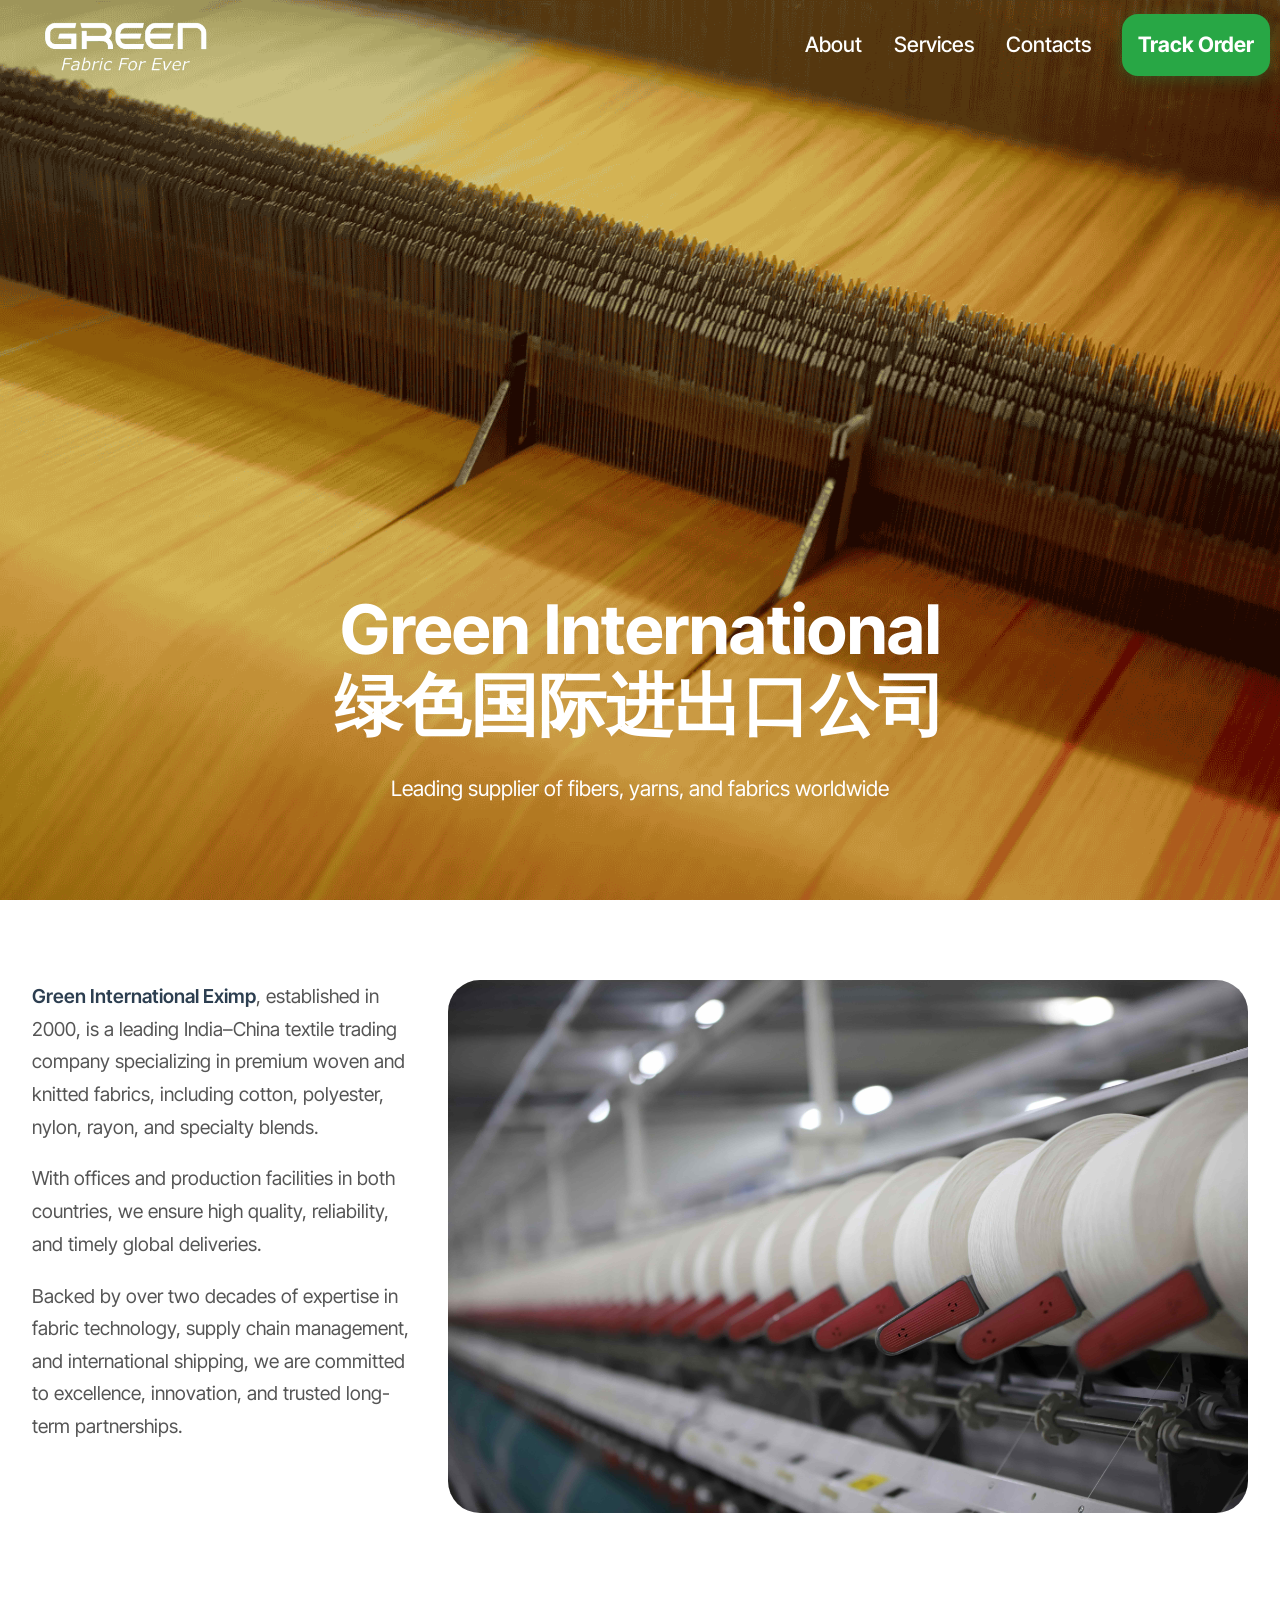
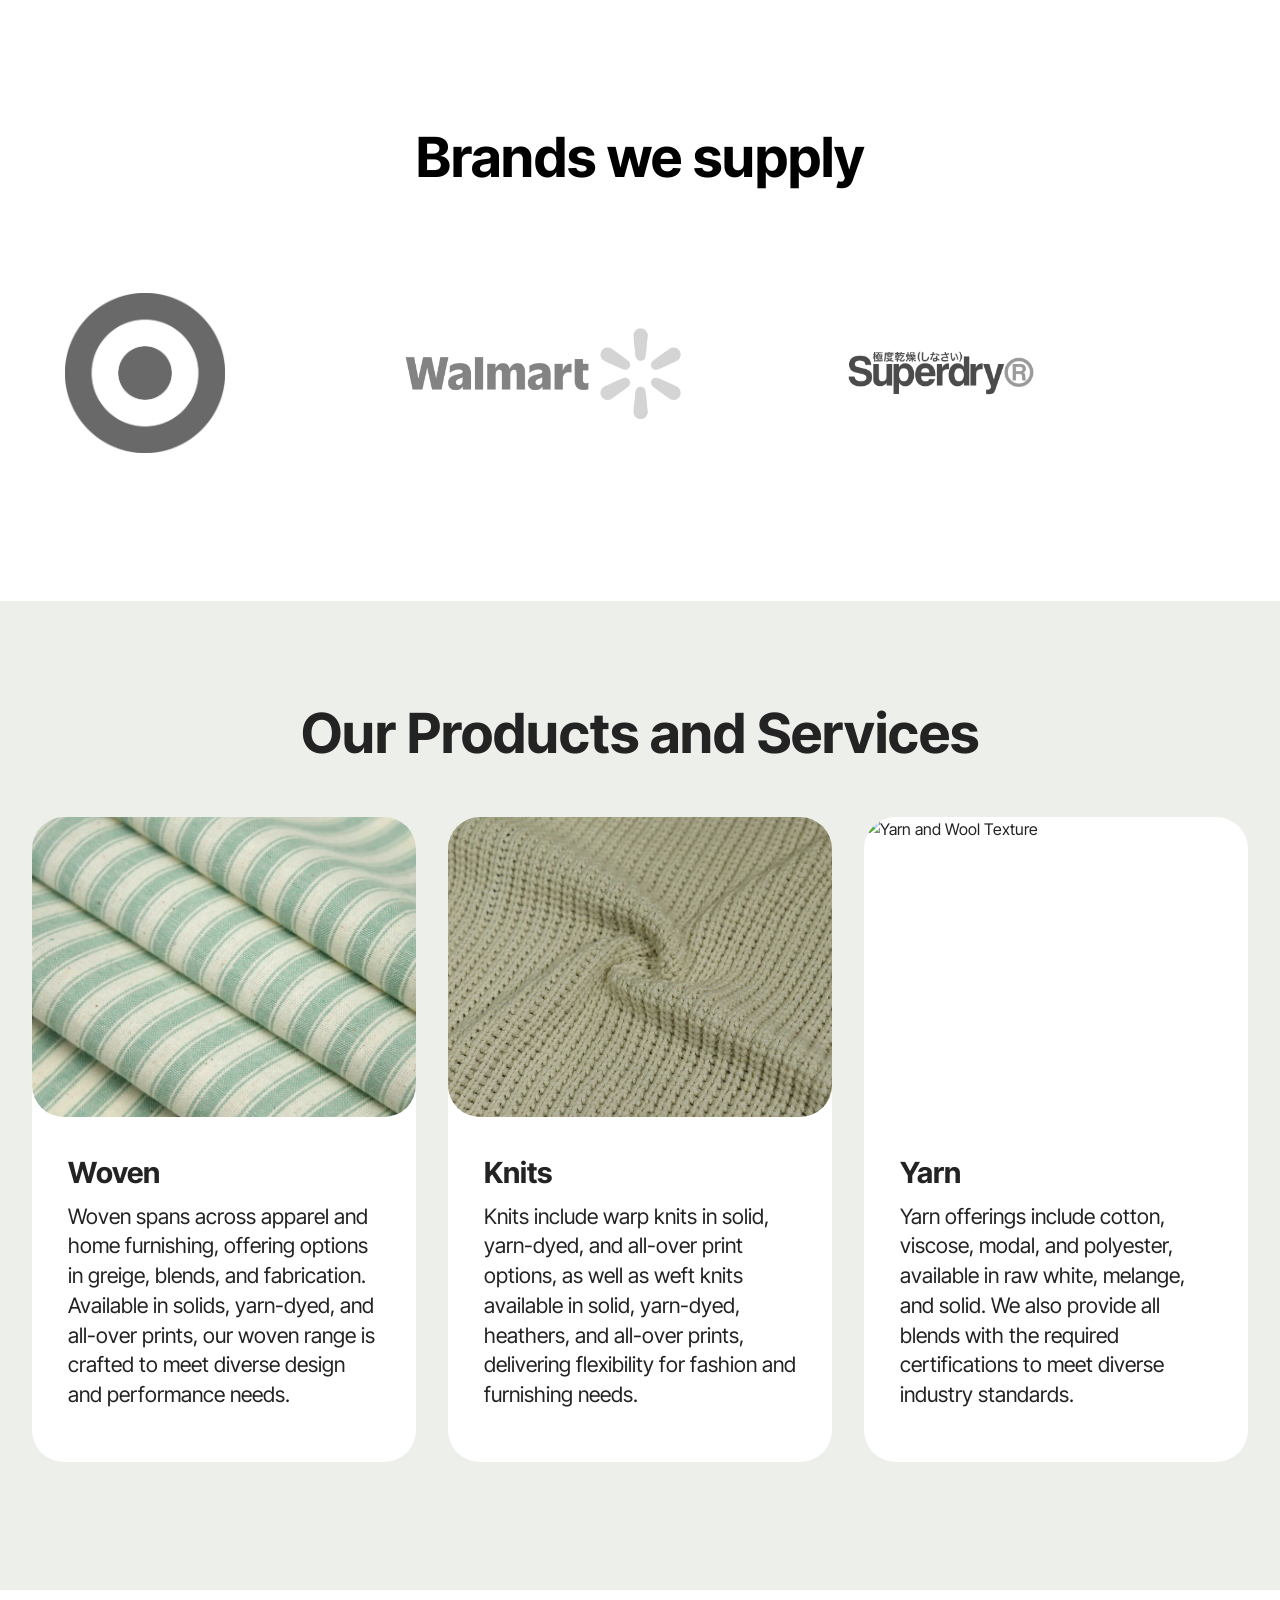
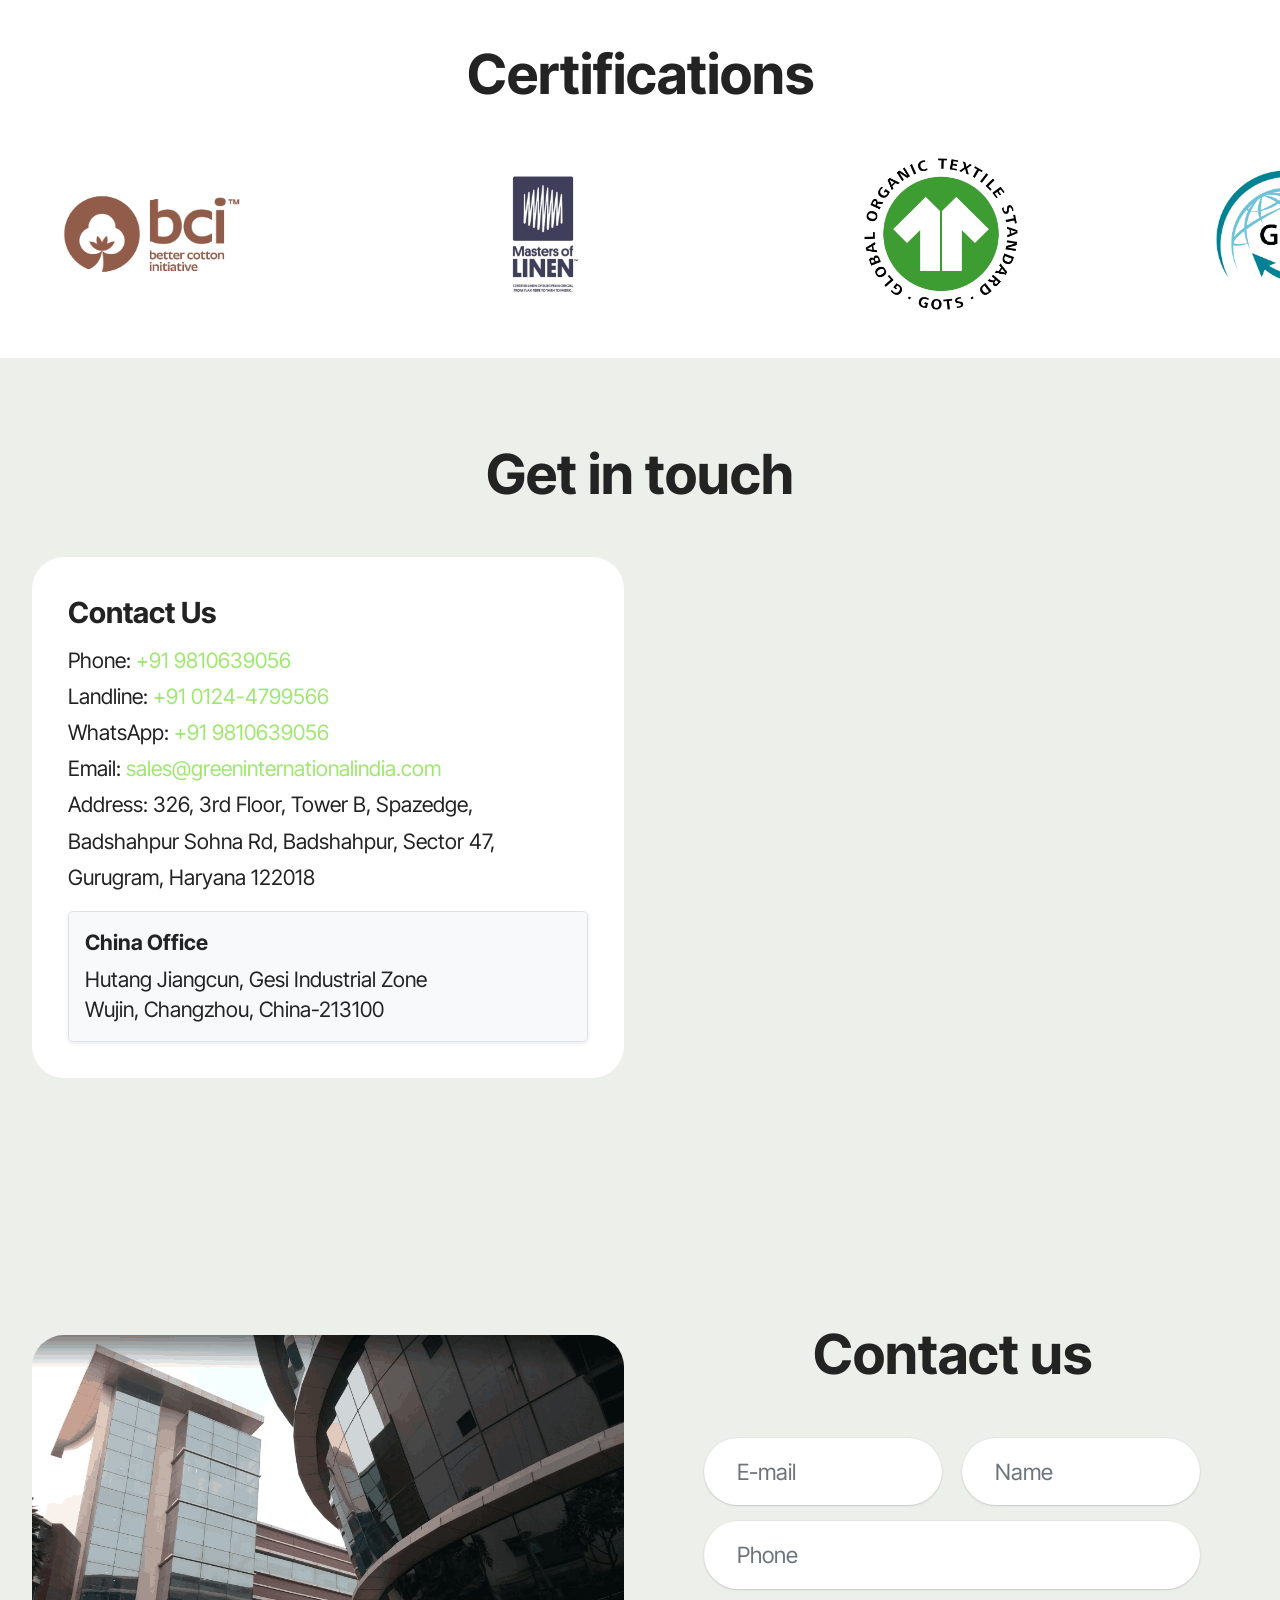
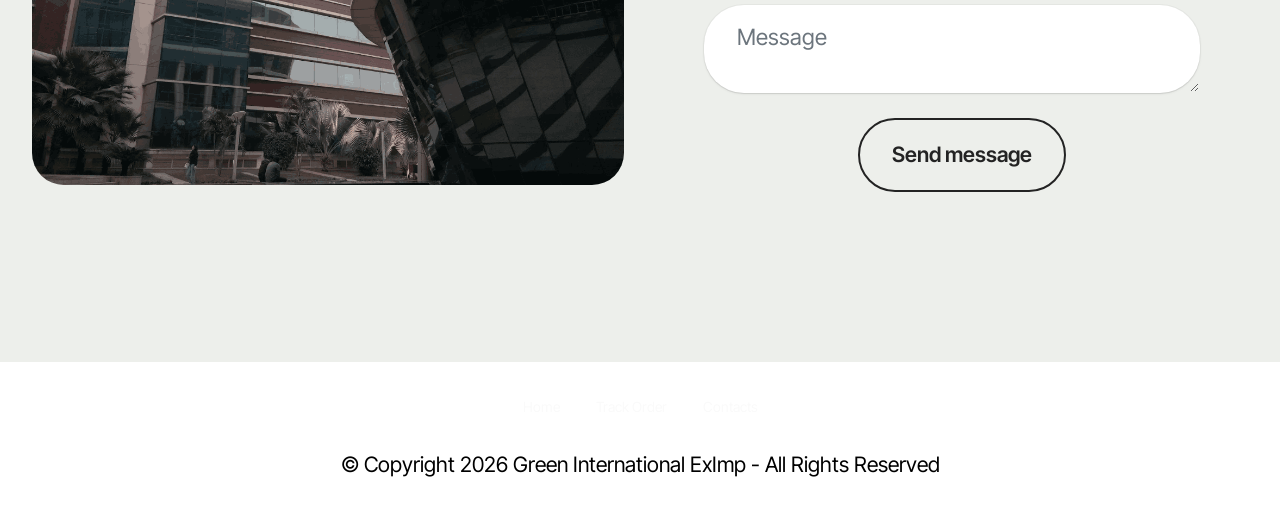
==== index.html @ b4e167e2 "2026 C" ====
<!DOCTYPE html>
<html lang="en">

<head>
  <meta charset="UTF-8">
  <meta http-equiv="X-UA-Compatible" content="IE=edge">
  <meta name="viewport" content="width=device-width, initial-scale=1, minimum-scale=1">
  <link rel="shortcut icon" href="assets/green-logo-g.png" type="image/x-icon">
  <meta name="description"
    content="Green International Eximp is a leading textile trading company specializing in premium fibers, yarns, and fabrics with over 20 years of expertise in India and China.">
  <meta name="keywords"
    content="Green International, Green International Eximp, Green, textile trading, textile fibers, yarn supplier, fabric manufacturer, India China textile trade, premium yarns, woven fabrics, knit fabrics">
  <link rel="preload" as="image" href="assets/images/video.png">


  <link rel="dns-prefetch" href="//fonts.googleapis.com">
  <link rel="dns-prefetch" href="//eyuynhchvxxthdseqvhx.supabase.co">
  <link rel="preconnect" href="https://fonts.gstatic.com" crossorigin>
  <link rel="preconnect" href="https://eyuynhchvxxthdseqvhx.supabase.co" crossorigin>

  <title>Green International | Leading Textile Fibers, Yarns & Fabrics Supplier</title>
  <link rel="canonical" href="https://www.greeninternationalindia.com/">

  <!-- Social Media Meta Tags (Open Graph) -->
  <meta property="og:title" content="Green International | Global Textile Solutions">
  <meta property="og:description"
    content="Premium fibers, yarns, and fabrics supplier with 20+ years of expertise. India-China textile trading specialists.">
  <meta property="og:image" content="https://www.greeninternationalindia.com/assets/images/green-logo.png">
  <meta property="og:url" content="https://www.greeninternationalindia.com/">
  <meta property="og:type" content="website">

  <!-- Twitter Card -->
  <meta name="twitter:card" content="summary_large_image">
  <meta name="twitter:title" content="Green International">
  <meta name="twitter:description" content="Leading global supplier of textile fibers and fabrics.">

  <!-- Organization Schema for Google Knowledge Graph -->
  <script type="application/ld+json">
  {
    "@context": "https://schema.org",
    "@type": "LocalBusiness",
    "name": "Green International Eximp",
    "url": "https://www.greeninternationalindia.com",
    "logo": "https://www.greeninternationalindia.com/assets/images/green-logo.png",
    "image": "https://www.greeninternationalindia.com/assets/images/bg-1.jpg",
    "telephone": "+91-9810639056",
    "address": {
      "@type": "PostalAddress",
      "streetAddress": "326, 3rd Floor, Tower B, Spazedge, Badshahpur Sohna Rd, Badshahpur, Sector 47",
      "addressLocality": "Gurugram",
      "addressRegion": "Haryana",
      "postalCode": "122018",
      "addressCountry": "IN"
    },
    "geo": {
      "@type": "GeoCoordinates",
      "latitude": "28.42047",
      "longitude": "77.04137"
    },
    "openingHoursSpecification": {
      "@type": "OpeningHoursSpecification",
      "dayOfWeek": [
        "Monday", "Tuesday", "Wednesday", "Thursday", "Friday"
      ],
      "opens": "09:00",
      "closes": "18:30"
    },
    "sameAs": [
      "https://wa.me/9810639056"
    ]
  }
  </script>
  <link rel="stylesheet" href="assets/web/assets/mobirise-icons2/mobirise2.css">
  <link rel="stylesheet" href="assets/bootstrap/css/bootstrap.min.css">
  <link rel="stylesheet" href="assets/dropdown/css/style.css">
  <link rel="stylesheet" href="assets/theme/css/style.css">
  <link rel="preload" href="https://fonts.googleapis.com/css2?family=Inter+Tight:wght@400;700&display=swap&display=swap"
    as="style" onload="this.onload=null;this.rel='stylesheet'">
  <noscript>
    <link rel="stylesheet"
      href="https://fonts.googleapis.com/css2?family=Inter+Tight:wght@400;700&display=swap&display=swap">
  </noscript>
  <link rel="preload" as="style" href="assets/mobirise/css/mbr-additional.css?v=ehfSVp">
  <link rel="stylesheet" href="assets/mobirise/css/mbr-additional.css?v=ehfSVp" type="text/css">

  <style>
    /* Remove red focus outline from Contact form inputs (scoped) */
    #form03-a *:focus,
    #form03-a *:focus-visible {
      outline: none !important;
      outline-offset: 0 !important;
    }

    #tracker-nav-item {
      margin-left: 15px !important;
      padding-left: 0 !important;
    }

    .nav-track-btn {
      background: var(--primary-green, #28a745) !important;
      color: #fff !important;
      border: none !important;
      border-radius: 50px !important;
      padding: 10px 28px !important;
      font-weight: 700 !important;
      transition: all 0.3s cubic-bezier(0.4, 0, 0.2, 1) !important;
      box-shadow: 0 4px 15px rgba(40, 167, 69, 0.3);
      display: inline-flex;
      align-items: center;
      gap: 8px;
    }

    .nav-track-btn:hover {
      background: #218838 !important;
      transform: translateY(-2px);
      box-shadow: 0 6px 20px rgba(40, 167, 69, 0.4);
      color: #fff !important;
    }

    /* Force white text in all states including scrolled */
    .cid-uXjz86JSEW .navbar-nav .nav-item .nav-track-btn,
    .cid-uXjz86JSEW.scrolled .navbar-nav .nav-item .nav-track-btn {
      color: #ffffff !important;
      text-decoration: none !important;
    }

    .nav-track-btn:active {
      transform: translateY(0);
    }

    /* Small pulse effect for attention */
    @keyframes navPulse {
      0% {
        box-shadow: 0 0 0 0 rgba(40, 167, 69, 0.4);
      }

      70% {
        box-shadow: 0 0 0 10px rgba(40, 167, 69, 0);
      }

      100% {
        box-shadow: 0 0 0 0 rgba(40, 167, 69, 0);
      }
    }

    .nav-track-btn {
      animation: navPulse 2s infinite;
    }

    /* Ensure mobile compatibility */
    @media (max-width: 991px) {
      .navbar-nav {
        align-items: flex-start !important;
      }

      #tracker-nav-item {
        margin-left: 0 !important;
        margin-top: 15px;
        padding-left: 0 !important;
        text-align: left !important;
        width: 100% !important;
      }

      .nav-track-btn {
        width: fit-content !important;
        justify-content: flex-start !important;
      }
    }

    /* Video Fallback Style */
    #header17-3 {
      background-color: #0d1a0d !important;
      background-image: url('assets/images/video.png') !important;
      background-position: center center !important;
      background-size: cover !important;
      background-repeat: no-repeat !important;
      background-attachment: fixed !important;
    }

    @media (max-width: 991px) {
      #header17-3 {
        background-attachment: scroll !important;
      }
    }

    /* Smooth transition for when video starts playing */
    #header17-3 video {
      opacity: 0;
      transition: opacity 1s ease-in-out;
    }

    #header17-3 video.playing {
      opacity: 1;
    }
  </style>




</head>

<body>

  <section data-bs-version="5.1" class="menu menu6 cid-uXjz86JSEW" once="menu" id="menu06-2">


    <nav class="navbar navbar-dropdown opacityScrollOff navbar-expand-lg">
      <div class="container">
        <div class="navbar-brand">
          <span class="navbar-logo">
            <a href="index.html">
              <img src="assets/images/green-logo.png" alt="Green International Logo" style="height: 4rem;">
            </a>
          </span>

        </div>
        <button class="navbar-toggler" type="button" data-toggle="collapse" data-bs-toggle="collapse"
          data-target="#navbarSupportedContent" data-bs-target="#navbarSupportedContent"
          aria-controls="navbarNavAltMarkup" aria-expanded="false" aria-label="Toggle navigation">
          <div class="hamburger">
            <span></span>
            <span></span>
            <span></span>
            <span></span>
          </div>
        </button>
        <div class="collapse navbar-collapse opacityScrollOff" id="navbarSupportedContent">
          <ul class="navbar-nav nav-dropdown nav-right" data-app-modern-menu="true">
            <li class="nav-item">
              <a class="nav-link link text-white text-primary display-4" href="index.html#image05-c">About</a>
            </li>
            <li class="nav-item">
              <a class="nav-link link text-white text-primary display-4" href="index.html#features06-8"
                aria-expanded="false">Services</a>
            </li>
            <li class="nav-item">
              <a class="nav-link link text-white text-primary display-4" href="index.html#contacts02-9">Contacts</a>
            </li>
            <li class="nav-item" id="tracker-nav-item" style="margin-left: 15px !important;">
              <a class="nav-link link display-4 nav-track-btn" href="tracker.html"
                style="color: #ffffff !important; text-decoration: none !important;">
                Track Order
              </a>
            </li>
          </ul>


        </div>
      </div>
    </nav>
  </section>

  <main>
    <section data-bs-version="5.1" class="header16 cid-uXjza79KMj mbr-fullscreen mbr-after-navbar"
      data-video-delayed="assets/landing-video.mp4" id="header17-3">


      <div class="container-fluid">
        <div class="row">
          <div class="content-wrap col-12 col-md-12">
            <h1 class="mbr-section-title mbr-fonts-style mbr-white mb-4 display-1">
              <strong><br>Green International</strong>
              <strong><br>绿色国际进出口公司</strong>
            </h1>

            <p class="mbr-fonts-style mbr-text mbr-white mb-4 display-7">Leading supplier of fibers, yarns, and fabrics
              worldwide</p>

          </div>
        </div>
      </div>
    </section>

    <section data-bs-version="5.1" class="image05 cid-uXkjx7N312" id="image05-c">



      <div class="container">
        <div class="row ">
          <div class="col-12 col-lg-8">
            <div class="image-wrapper mb-4">
              <img class="w-100" src="assets/images/bg-1.jpg" alt="Green International Textile Manufacturing"
                loading="lazy">
            </div>

          </div>
          <div class="col-12 col-lg">
            <div class="mbr-side-description mbr-fonts-style align-center">
              <p><strong>Green International Eximp</strong>, established in 2000, is a leading India–China textile
                trading
                company specializing in premium woven and knitted fabrics, including cotton, polyester, nylon, rayon,
                and
                specialty blends.</p>

              <p>With offices and production facilities in both countries, we ensure high quality, reliability, and
                timely
                global deliveries.</p>

              <p>Backed by over two decades of expertise in fabric technology, supply chain management, and
                international
                shipping, we are committed to excellence, innovation, and trusted long-term partnerships.</p>
            </div>
          </div>
        </div>
      </div>
    </section>

    <section data-bs-version="5.1" class="gallery4 cid-uXk10IWoDK" id="gallery04-7">


      <div class="container-fluid gallery-wrapper">
        <div class="row justify-content-center">
          <div class="col-12 content-head">
            <div class="mbr-section-head mb-5">
              <h2 class="mbr-section-title mbr-fonts-style align-center mb-0 display-2"><strong>Brands we
                  supply</strong>
              </h2>

            </div>
          </div>
        </div>
        <div class="scrollable-brands-container">
          <div class="brands-scroll-wrapper">
            <div class="brand-item">
              <img src="assets/images/target-logo.jpeg" alt="Target Logo" loading="lazy">
            </div>
            <div class="brand-item">
              <img src="assets/images/walmart-logo.png" alt="Walmart Logo" loading="lazy">
            </div>
            <div class="brand-item">
              <img src="assets/images/superdry-logo.wine.png" alt="Superdry Logo" loading="lazy">
            </div>
            <div class="brand-item">
              <img src="assets/images/ck-logo.png" alt="Calvin Klein Logo" loading="lazy">
            </div>
            <div class="brand-item">
              <img src="assets/images/chaps-logo-1.png" alt="Chaps Logo" loading="lazy">
            </div>
            <div class="brand-item">
              <img src="assets/images/tommy-logo.png" alt="Tommy Hilfiger Logo" loading="lazy">
            </div>
            <div class="brand-item">
              <img src="assets/images/ikea-logo.png" alt="IKEA Logo" loading="lazy">
            </div>
            <div class="brand-item">
              <img src="assets/images/hnm-logo.png" alt="H&M Logo" loading="lazy">
            </div>
          </div>
        </div>
      </div>
    </section>

    <section data-bs-version="5.1" class="features6 start cid-uXk3Qcxm4u" id="features06-8">


      <div class="container">
        <div class="row justify-content-center">
          <div class="col-12 content-head">
            <div class="mbr-section-head mb-5">
              <h2 class="mbr-section-title mbr-fonts-style align-center mb-0 display-2">
                <strong>Our Products and Services</strong>
              </h2>


            </div>
          </div>
        </div>
        <div class="row">
          <div class="item features-image col-12 col-md-6 col-lg-4">
            <div class="item-wrapper">
              <div class="item-img">
                <img src="assets/images/woven-3.jpeg" alt="Woven Fabric Texture" loading="lazy">
              </div>
              <div class="item-content">
                <h3 class="item-title mbr-fonts-style display-5">
                  <strong>Woven</strong>
                </h3>
                <p class="mbr-text mbr-fonts-style display-7">Woven spans across apparel and home furnishing, offering
                  options in greige, blends, and fabrication. Available in solids, yarn-dyed, and all-over prints, our
                  woven range is crafted to meet diverse design and performance needs.
                </p>

              </div>
            </div>
          </div>
          <div class="item features-image col-12 col-md-6 col-lg-4">
            <div class="item-wrapper">
              <div class="item-img">
                <img src="assets/images/knit.jpeg" alt="Knit Fabric Texture" loading="lazy">
              </div>
              <div class="item-content">
                <h3 class="item-title mbr-fonts-style display-5">
                  <strong>Knits</strong>
                </h3>
                <p class="mbr-text mbr-fonts-style display-7">
                  Knits include warp knits in solid, yarn-dyed, and all-over print options, as well as weft knits
                  available in solid, yarn-dyed, heathers, and all-over prints, delivering flexibility for fashion and
                  furnishing needs.
                </p>

              </div>
            </div>
          </div>
          <div class="item features-image col-12 col-md-6 col-lg-4">
            <div class="item-wrapper">
              <div class="item-img">
                <img src="assets/images/close-up-wool-texture-design.jpg" alt="Yarn and Wool Texture" loading="lazy">
              </div>
              <div class="item-content">
                <h3 class="item-title mbr-fonts-style display-5">
                  <strong>Yarn</strong>
                </h3>
                <p class="mbr-text mbr-fonts-style display-7">
                  Yarn offerings include cotton, viscose, modal, and polyester, available in raw white, melange, and
                  solid. We also provide all blends with the required certifications to meet diverse industry
                  standards.<br>
                </p>

              </div>
            </div>
          </div>
        </div>
      </div>
    </section>

    <section data-bs-version="5.1" class="gallery4" id="gallery04-certifications">
      <style>
        #gallery04-certifications {
          padding-top: 3rem;
          padding-bottom: 1rem;
        }

        #gallery04-certifications .mbr-section-title {
          text-align: center;
        }

        #gallery04-certifications .mbr-section-head {
          margin-bottom: 1rem !important;
        }

        #gallery04-certifications .scrollable-brands-container {
          padding: 0.5rem 0;
        }

        #gallery04-certifications .brand-item img {
          filter: none !important;
          opacity: 1 !important;
        }

        #gallery04-certifications .brand-item img:hover {
          filter: none !important;
          opacity: 1 !important;
          transform: scale(1.05);
        }
      </style>

      <div class="container-fluid gallery-wrapper">
        <div class="row justify-content-center">
          <div class="col-12 content-head">
            <div class="mbr-section-head mb-5">
              <h2 class="mbr-section-title mbr-fonts-style align-center mb-0 display-2"><strong>Certifications</strong>
              </h2>

            </div>
          </div>
        </div>
        <div class="scrollable-brands-container">
          <div class="brands-scroll-wrapper">
            <div class="brand-item">
              <img src="assets/certifications/BCI logo 2.png" alt="BCI Certification Logo" loading="lazy">
            </div>
            <div class="brand-item">
              <img src="assets/certifications/Certification-masters-of-linen-SAFILIN-2025.png"
                alt="Masters of Linen Certification Logo" loading="lazy">
            </div>
            <div class="brand-item">
              <img src="assets/certifications/GLOBAL logo 2.png" alt="GLOBAL Certification Logo" loading="lazy">
            </div>
            <div class="brand-item">
              <img src="assets/certifications/GRS logo.png" alt="GRS Certification Logo" loading="lazy">
            </div>
            <div class="brand-item">
              <img src="assets/certifications/Oeko-tex_standard100_logo_rgb-2022.jpeg"
                alt="OEKO-TEX Standard 100 Certification Logo" loading="lazy">
            </div>
            <div class="brand-item">
              <img src="assets/certifications/tencel-logo 2.png" alt="TENCEL Certification Logo" loading="lazy">
            </div>
          </div>
        </div>
      </div>
    </section>

    <section data-bs-version="5.1" class="contacts02 map1 cid-uXk9i9lAt6" id="contacts02-9">




      <div class="container">
        <div class="row justify-content-center">
          <div class="col-12 content-head">
            <div class="mbr-section-head mb-5">
              <h2 class="mbr-section-title mbr-fonts-style align-center mb-0 display-2">
                <strong>Get in touch</strong>
              </h2>

            </div>
          </div>
        </div>
        <div class="row justify-content-center">
          <div class="card col-12 col-md-12 col-lg-6">
            <div class="card-wrapper">
              <div class="text-wrapper">
                <h3 class="cardTitle mbr-fonts-style mb-2 display-5">
                  <strong>Contact Us</strong>
                </h3>
                <ul class="list mbr-fonts-style display-7">
                  <li class="mbr-text item-wrap">Phone: <a href="tel:+91 9810639056" class="text-primary">+91
                      9810639056</a></li>
                  <li class="mbr-text item-wrap">Landline: <a href="tel:+91 0124-4799566" class="text-primary">+91
                      0124-4799566</a></li>
                  <li class="mbr-text item-wrap">WhatsApp: <a href="https://wa.me/9810639056" class="text-primary">+91
                      9810639056</a></li>
                  <li class="mbr-text item-wrap">Email: <a href="mailto:sales@greeninternationalindia.com"
                      class="text-primary">sales@greeninternationalindia.com</a></li>
                  <li class="mbr-text item-wrap">Address: 326, 3rd Floor, Tower B, Spazedge, Badshahpur Sohna Rd,
                    Badshahpur, Sector 47, Gurugram, Haryana 122018</li>
                </ul>
                <div class="bg-light border rounded-3 p-3 mt-3 shadow-sm">
                  <h4 class="mbr-fonts-style mb-2 display-7"><strong>China Office</strong></h4>
                  <p class="mbr-fonts-style mb-0 display-7">Hutang Jiangcun, Gesi Industrial Zone <br>Wujin, Changzhou,
                    China-213100</p>
                </div>
              </div>
            </div>
          </div>
          <div class="map-wrapper col-md-12 col-lg-6">
            <div class="google-map"><iframe title="Green International Eximp Location Map" frameborder="0"
                style="border:0"
                src="https://www.google.com/maps/embed?pb=!1m18!1m12!1m3!1d13095.90125217577!2d77.041371360527!3d28.420470728967878!2m3!1f0!2f0!3f0!3m2!1i1024!2i768!4f13.1!3m3!1m2!1s0x390d19043830e00d%3A0xe2948eee272ae1f9!2sGreen%20International%20Eximp!5e0!3m2!1sen!2sin!4v1758356794066!5m2!1sen!2sin"
                allowfullscreen=""></iframe></div>
          </div>
        </div>
      </div>
    </section>

    <section data-bs-version="5.1" class="form03 cid-uXkbnqigac" id="form03-a">




      <div class="container">
        <div class="row justify-content-center">
          <div class="col-12 col-lg item-wrapper">
            <div class="mbr-section-head mb-5">
              <h2 class="mbr-section-title mbr-fonts-style align-center mb-0 display-2">
                <strong>Contact us</strong>
              </h2>

            </div>
            <div class="col-lg-12 mx-auto mbr-form" data-form-type="formoid">
              <form action="https://mobirise.eu/" method="POST" class="mbr-form form-with-styler"
                data-form-title="Form Name"><input type="hidden" name="email" data-form-email="true"
                  value="GO49UoYZhJUpnrVF8Ls232KTR+dt8s3/TxARginHpmRaJ2ZerDdg68OzEoa8sCTkDXCV9qOdZFa2jqo/1qO/b5al5P/TS0oX7b2udisppt7OKNii4PzuPWYd01DWYCRR">
                <div class="row">
                  <div hidden="hidden" data-form-alert="" class="alert alert-success col-12">Thanks for filling out the
                    form! We will get back to you soon.</div>
                  <div hidden="hidden" data-form-alert-danger="" class="alert alert-danger col-12">
                    Oops...! some problem!
                  </div>
                </div>
                <div class="dragArea row">
                  <div class="col-md col-sm-12 form-group mb-3 mb-3" data-for="name">
                    <input type="text" name="name" placeholder="Name" data-form-field="name" class="form-control"
                      value="" id="name-form03-a">
                  </div>
                  <div class="col-md col-sm-12 form-group mb-3 mb-3" data-for="email">
                    <input type="email" name="email" placeholder="E-mail" data-form-field="email" class="form-control"
                      value="" id="email-form03-a">
                  </div>
                  <div class="col-12 form-group mb-3 mb-3" data-for="phone">
                    <input type="tel" name="phone" placeholder="Phone" data-form-field="phone" class="form-control"
                      value="" id="phone-form03-a">
                  </div>
                  <div class="col-12 form-group mb-3 mb-3" data-for="textarea">
                    <textarea name="textarea" placeholder="Message" data-form-field="textarea" class="form-control"
                      id="textarea-form03-a"></textarea>
                  </div>
                  <div class="col-lg-12 col-md-12 col-sm-12 align-center mbr-section-btn"><button type="submit"
                      class="btn btn-black-outline display-7">
                      Send message
                    </button></div>
                </div>
              </form>
            </div>


          </div>
          <div class="col-12 col-lg-6">
            <div class="image-wrapper">
              <img class="w-100" src="assets/images/annotation-2020-06-22.png"
                alt="Green International Contact Information">
            </div>
          </div>

        </div>
      </div>
    </section>
  </main>

  <section data-bs-version="5.1" class="footer4 cid-uXkbu5ANLM" once="footers" id="footer04-b">





    <div class="container">
      <div class="media-container-row align-center mbr-white">
        <div class="col-12">
          <div class="mb-4">
            <a href="index.html" class="text-white mx-3 small">Home</a>
            <a href="tracker.html" class="text-white mx-3 small">Track Order</a>
            <a href="index.html#contacts02-9" class="text-white mx-3 small">Contacts</a>
          </div>
          <p class="mbr-text mb-0 mbr-fonts-style display-7">
            © Copyright 2026 Green International ExImp - All Rights Reserved
          </p>
        </div>
      </div>
    </div>
  </section>
  <script src="assets/bootstrap/js/bootstrap.bundle.min.js"></script>
  <script src="assets/smoothscroll/smooth-scroll.js"></script>
  <script src="assets/ytplayer/index.js"></script>
  <script src="assets/dropdown/js/navbar-dropdown.js"></script>
  <script src="assets/vimeoplayer/player.js"></script>
  <script src="assets/scrollgallery/scroll-gallery.js"></script>
  <script src="assets/theme/js/script.js"></script>
  <script src="assets/formoid/formoid.min.js"></script>

  <script>
    // Sticky navbar scroll effect
    window.addEventListener('scroll', function () {
      const navbar = document.querySelector('.cid-uXjz86JSEW');
      console.log('Scroll position:', window.scrollY); // Debug log
      if (window.scrollY > 50) {
        navbar.classList.add('scrolled');
        console.log('Added scrolled class'); // Debug log
      } else {
        navbar.classList.remove('scrolled');
        console.log('Removed scrolled class'); // Debug log
      }
    });
  </script>
  <script>
    // Ensure Mobirise additional styles remain loaded even if theme script removes them
    (function () {
      function ensureAdditionalCss() {
        var links = Array.prototype.slice.call(document.querySelectorAll('link[rel="stylesheet"]'));
        var present = links.some(function (l) { return l.href && l.href.indexOf('mbr-additional.css') !== -1; });
        if (!present) {
          var link = document.createElement('link');
          link.rel = 'stylesheet';
          link.href = 'assets/mobirise/css/mbr-additional.css?v=ehfSVp';
          document.head.appendChild(link);
        }
      }
      if (document.readyState === 'loading') {
        document.addEventListener('DOMContentLoaded', ensureAdditionalCss);
      } else {
        ensureAdditionalCss();
      }
    })();
  </script>
  <script>
    // Hide fixed background video when header is off-screen to avoid footer bleed
    (function () {
      var header = document.getElementById('header17-3');
      if (!header) return;
      var video;
      function findVideo() {
        video = header.querySelector('video');
      }
      function updateVisibility() {
        if (!video) { findVideo(); if (!video) return; }

        // Add playing class when video starts to fade it in over the fallback
        if (video.readyState >= 2 && !video.classList.contains('playing')) {
          video.classList.add('playing');
        }

        var rect = header.getBoundingClientRect();
        var vh = window.innerHeight || document.documentElement.clientHeight;
        var visible = rect.bottom > 0 && rect.top < vh;
        video.style.visibility = visible ? 'visible' : 'hidden';
      }
      if ('IntersectionObserver' in window) {
        var io = new IntersectionObserver(function (entries) {
          entries.forEach(function (entry) {
            if (!video) findVideo();
            if (!video) return;

            if (entry.isIntersecting && video.readyState >= 2) {
              video.classList.add('playing');
            }

            video.style.visibility = entry.isIntersecting ? 'visible' : 'hidden';
          });
        }, { threshold: 0.01 });
        io.observe(header);
      } else {
        document.addEventListener('scroll', updateVisibility, { passive: true });
        window.addEventListener('resize', updateVisibility);
      }
      if (document.readyState === 'loading') {
        document.addEventListener('DOMContentLoaded', function () { findVideo(); updateVisibility(); });
      } else {
        findVideo(); updateVisibility();
      }
      setTimeout(function () { findVideo(); updateVisibility(); }, 0);
    })();
  </script>

  <script>
    // Infinite swipe-to-drag with seamless looping; JS drives auto-scroll (no CSS anim)
    (function () {
      function duplicateOnce(wrapper) {
        if (wrapper.dataset.loopCloned === '1') return;
        var children = Array.prototype.slice.call(wrapper.children);
        if (children.length === 0) return;
        var frag = document.createDocumentFragment();
        children.forEach(function (node) { frag.appendChild(node.cloneNode(true)); });
        wrapper.appendChild(frag);
        wrapper.dataset.loopCloned = '1';
      }

      function initScrollable(container) {
        var wrapper = container.querySelector('.brands-scroll-wrapper');
        if (!wrapper) return;

        // Prepare seamless content and prevent image ghost-drag
        var originalCount = wrapper.children.length;
        wrapper.dataset.originalCount = String(originalCount);
        duplicateOnce(wrapper);
        // Disable CSS animation to avoid transform/scrollLeft conflicts
        wrapper.style.animation = 'none';
        // Improve iOS momentum scrolling behavior (no effect elsewhere)
        try { container.style.webkitOverflowScrolling = 'touch'; } catch (_) { }
        container.querySelectorAll('img').forEach(function (img) {
          img.setAttribute('draggable', 'false');
          img.addEventListener('dragstart', function (e) { e.preventDefault(); });
        });

        var isDragging = false;
        var startX = 0;
        var startScrollLeft = 0;
        var idleTimer = null;
        var autoRAF = 0;
        var autoInterval = 0;
        var autoPos = 0; // high-precision accumulator for smooth movement
        var lastRafTick = 0; // last time rAF advanced (for fallback)
        var isTouch = (("ontouchstart" in window) || (navigator.maxTouchPoints > 0));
        var speedPxPerSec = isTouch ? 60 : 40;
        var lastTime = 0;
        var momentumRAF = 0;
        var isMomentum = false;
        var velocity = 0; // px/s, updated during drag
        var lastMoveX = 0;
        var lastMoveTime = 0;
        var decelPxPerSec2 = isTouch ? 7000 : 6000; // momentum deceleration (higher = more friction)

        function cycleWidth() {
          // Robust width of one full set (half the duplicated track)
          return Math.max(1, Math.floor(wrapper.scrollWidth / 2));
        }

        function wrapIfNeeded() {
          var w = cycleWidth();
          if (container.scrollLeft >= w) {
            container.scrollLeft -= w;
          } else if (container.scrollLeft <= 0) {
            container.scrollLeft += w;
          }
        }

        function stopAuto() {
          cancelAnimationFrame(autoRAF);
          clearInterval(autoInterval);
          autoInterval = 0;
        }

        function startAuto() {
          stopAuto();
          lastTime = performance.now();
          lastRafTick = lastTime;
          autoPos = container.scrollLeft;
          function advance(dt) {
            var w = cycleWidth();
            if (w > 0) {
              autoPos += speedPxPerSec * dt;
              autoPos = ((autoPos % w) + w) % w;
              container.scrollLeft = Math.round(autoPos);
            }
          }
          autoRAF = requestAnimationFrame(function step(now) {
            var dt = Math.min(50, now - lastTime) / 1000;
            lastTime = now;
            advance(dt);
            lastRafTick = now;
            autoRAF = requestAnimationFrame(step);
          });
          // Fallback interval for browsers throttling rAF
          autoInterval = setInterval(function () {
            var now = performance.now();
            if (!document.hidden && now - lastRafTick > 200) advance(0.05);
          }, 50);
        }

        function stopMomentum() {
          cancelAnimationFrame(momentumRAF);
          isMomentum = false;
        }

        function startMomentum() {
          stopMomentum();
          var v = velocity;
          if (Math.abs(v) < 20) {
            // too slow; just resume auto soon
            clearTimeout(idleTimer);
            idleTimer = setTimeout(function () { startAuto(); }, 150);
            return;
          }
          isMomentum = true;
          var last = performance.now();
          momentumRAF = requestAnimationFrame(function step(now) {
            var dt = Math.min(100, now - last) / 1000;
            last = now;
            var w = cycleWidth();
            if (w > 0) {
              var pos = container.scrollLeft + v * dt;
              pos = ((pos % w) + w) % w;
              container.scrollLeft = pos;
            }
            // Apply constant deceleration toward 0
            var s = v > 0 ? 1 : -1;
            var newV = v - s * decelPxPerSec2 * dt;
            if ((newV > 0) !== (v > 0) || Math.abs(newV) < 22) {
              isMomentum = false;
              momentumRAF = 0;
              clearTimeout(idleTimer);
              idleTimer = setTimeout(function () { startAuto(); }, 150);
              return;
            }
            v = newV;
            momentumRAF = requestAnimationFrame(step);
          });
        }

        function onDown(e) {
          isDragging = true;
          stopAuto();
          stopMomentum();
          startX = (e.touches ? e.touches[0].clientX : e.clientX);
          startScrollLeft = container.scrollLeft;
          autoPos = container.scrollLeft;
          velocity = 0;
          lastMoveX = startX;
          lastMoveTime = performance.now();
          container.classList.add('is-dragging');
          container.style.cursor = 'grabbing';
          container.style.userSelect = 'none';
          e.preventDefault();
        }

        function onMove(e) {
          if (!isDragging) return;
          var x = (e.touches ? e.touches[0].clientX : e.clientX);
          var dx = x - startX;
          var w = cycleWidth();
          var target = startScrollLeft - dx;
          // Normalize position to [0, w) so it never hits a hard end
          var pos = ((target % w) + w) % w;
          container.scrollLeft = pos;
          // update velocity (px/s) using pointer delta (opposite sign of scroll)
          var now = performance.now();
          var dt = now - lastMoveTime;
          if (dt > 0) {
            var instV = -(x - lastMoveX) * 1000 / dt; // -dx/dt
            velocity = velocity * 0.8 + instV * 0.2; // low-pass filter
            lastMoveX = x;
            lastMoveTime = now;
          }
          e.preventDefault();
        }

        function onUp() {
          if (!isDragging) return;
          isDragging = false;
          container.classList.remove('is-dragging');
          container.style.cursor = '';
          container.style.userSelect = '';
          clearTimeout(idleTimer);
          startMomentum();
        }

        // Start near middle of cycle and nudge to ensure layout updates
        try { container.scrollLeft = cycleWidth(); } catch (_) { }
        setTimeout(function () { container.scrollLeft = (container.scrollLeft + 1) | 0; container.scrollLeft = (container.scrollLeft - 1) | 0; }, 50);

        // Recalculate and start auto after images load and on resize
        function recalibrate() {
          var w = cycleWidth();
          if (w > 0) {
            container.scrollLeft = ((container.scrollLeft % w) + w) % w;
            autoPos = container.scrollLeft;
          }
        }
        window.addEventListener('load', function () { recalibrate(); startAuto(); });
        window.addEventListener('resize', function () { recalibrate(); });
        document.addEventListener('visibilitychange', function () {
          if (!document.hidden) { recalibrate(); startAuto(); }
        });
        window.addEventListener('pageshow', function () { recalibrate(); startAuto(); });
        window.addEventListener('orientationchange', function () {
          setTimeout(function () { recalibrate(); startAuto(); }, 150);
        });
        // Start auto in case images are already loaded
        startAuto();

        // Bind events
        container.addEventListener('mousedown', onDown, { passive: false });
        container.addEventListener('touchstart', onDown, { passive: false });
        window.addEventListener('mousemove', onMove, { passive: false });
        window.addEventListener('touchmove', onMove, { passive: false });
        window.addEventListener('mouseup', onUp);
        window.addEventListener('touchend', onUp);
        window.addEventListener('mouseleave', onUp);
      }

      function initAll() {
        document.querySelectorAll('.scrollable-brands-container').forEach(initScrollable);

        // Delay hero video loading - Only happens once on page load
        window.addEventListener('load', function () {
          setTimeout(function () {
            var hero = document.getElementById('header17-3');
            var videoUrl = hero ? hero.getAttribute('data-video-delayed') : null;

            if (videoUrl && !document.querySelector('.delayed-hero-video')) {
              var video = document.createElement('video');
              video.className = 'delayed-hero-video';
              video.src = videoUrl;
              video.autoplay = true;
              video.loop = true;
              video.muted = true;
              video.playsInline = true;
              video.setAttribute('muted', '');
              video.setAttribute('playsinline', '');
              video.setAttribute('loop', '');
              video.preload = 'auto'; // Essential for seamless looping

              // Styles for full cover - Instant visibility to avoid loop gaps
              Object.assign(video.style, {
                position: 'absolute',
                left: '50%',
                top: '50%',
                minWidth: '100%',
                minHeight: '100%',
                width: 'auto',
                height: 'auto',
                transform: 'translate(-50%, -50%)',
                zIndex: '0',
                objectFit: 'cover'
              });

              hero.prepend(video);
            }
          }, 2000);
        });
      }

      if (document.readyState === 'loading') {
        document.addEventListener('DOMContentLoaded', initAll);
      } else {
        initAll();
      }
    })();
  </script>


</body>

</html>
---- assets/web/assets/mobirise-icons2/mobirise2.css ----
@font-face {
  font-family: 'Moririse2';
  font-display: swap;
  src:  url('mobirise2.eot?f2bix4');
  src:  url('mobirise2.eot?f2bix4#iefix') format('embedded-opentype'),
    url('mobirise2.ttf?f2bix4') format('truetype'),
    url('mobirise2.woff?f2bix4') format('woff'),
    url('mobirise2.svg?f2bix4#mobirise2') format('svg');
  font-weight: normal;
  font-style: normal;
}

[class^="mobi-"], [class*=" mobi-"] {
  /* use !important to prevent issues with browser extensions that change fonts */
  font-family: 'Moririse2' !important;
  speak: none;
  font-style: normal;
  font-weight: normal;
  font-variant: normal;
  text-transform: none;
  line-height: 1;

  /* Better Font Rendering =========== */
  -webkit-font-smoothing: antialiased;
  -moz-osx-font-smoothing: grayscale;
}

.mobi-mbri-add-submenu:before {
  content: "\e900";
}
.mobi-mbri-alert:before {
  content: "\e901";
}
.mobi-mbri-align-center:before {
  content: "\e902";
}
.mobi-mbri-align-justify:before {
  content: "\e903";
}
.mobi-mbri-align-left:before {
  content: "\e904";
}
.mobi-mbri-align-right:before {
  content: "\e905";
}
.mobi-mbri-android:before {
  content: "\e906";
}
.mobi-mbri-apple:before {
  content: "\e907";
}
.mobi-mbri-arrow-down:before {
  content: "\e908";
}
.mobi-mbri-arrow-next:before {
  content: "\e909";
}
.mobi-mbri-arrow-prev:before {
  content: "\e90a";
}
.mobi-mbri-arrow-up:before {
  content: "\e90b";
}
.mobi-mbri-bold:before {
  content: "\e90c";
}
.mobi-mbri-bookmark:before {
  content: "\e90d";
}
.mobi-mbri-bootstrap:before {
  content: "\e90e";
}
.mobi-mbri-briefcase:before {
  content: "\e90f";
}
.mobi-mbri-browse:before {
  content: "\e910";
}
.mobi-mbri-bulleted-list:before {
  content: "\e911";
}
.mobi-mbri-calendar:before {
  content: "\e912";
}
.mobi-mbri-camera:before {
  content: "\e913";
}
.mobi-mbri-cart-add:before {
  content: "\e914";
}
.mobi-mbri-cart-full:before {
  content: "\e915";
}
.mobi-mbri-cash:before {
  content: "\e916";
}
.mobi-mbri-change-style:before {
  content: "\e917";
}
.mobi-mbri-chat:before {
  content: "\e918";
}
.mobi-mbri-clock:before {
  content: "\e919";
}
.mobi-mbri-close:before {
  content: "\e91a";
}
.mobi-mbri-cloud:before {
  content: "\e91b";
}
.mobi-mbri-code:before {
  content: "\e91c";
}
.mobi-mbri-contact-form:before {
  content: "\e91d";
}
.mobi-mbri-credit-card:before {
  content: "\e91e";
}
.mobi-mbri-cursor-click:before {
  content: "\e91f";
}
.mobi-mbri-cust-feedback:before {
  content: "\e920";
}
.mobi-mbri-database:before {
  content: "\e921";
}
.mobi-mbri-delivery:before {
  content: "\e922";
}
.mobi-mbri-desktop:before {
  content: "\e923";
}
.mobi-mbri-devices:before {
  content: "\e924";
}
.mobi-mbri-down:before {
  content: "\e925";
}
.mobi-mbri-download-2:before {
  content: "\e926";
}
.mobi-mbri-download:before {
  content: "\e927";
}
.mobi-mbri-drag-n-drop-2:before {
  content: "\e928";
}
.mobi-mbri-drag-n-drop:before {
  content: "\e929";
}
.mobi-mbri-edit-2:before {
  content: "\e92a";
}
.mobi-mbri-edit:before {
  content: "\e92b";
}
.mobi-mbri-error:before {
  content: "\e92c";
}
.mobi-mbri-extension:before {
  content: "\e92d";
}
.mobi-mbri-features:before {
  content: "\e92e";
}
.mobi-mbri-file:before {
  content: "\e92f";
}
.mobi-mbri-flag:before {
  content: "\e930";
}
.mobi-mbri-folder:before {
  content: "\e931";
}
.mobi-mbri-gift:before {
  content: "\e932";
}
.mobi-mbri-github:before {
  content: "\e933";
}
.mobi-mbri-globe-2:before {
  content: "\e934";
}
.mobi-mbri-globe:before {
  content: "\e935";
}
.mobi-mbri-growing-chart:before {
  content: "\e936";
}
.mobi-mbri-hearth:before {
  content: "\e937";
}
.mobi-mbri-help:before {
  content: "\e938";
}
.mobi-mbri-home:before {
  content: "\e939";
}
.mobi-mbri-hot-cup:before {
  content: "\e93a";
}
.mobi-mbri-idea:before {
  content: "\e93b";
}
.mobi-mbri-image-gallery:before {
  content: "\e93c";
}
.mobi-mbri-image-slider:before {
  content: "\e93d";
}
.mobi-mbri-info:before {
  content: "\e93e";
}
.mobi-mbri-italic:before {
  content: "\e93f";
}
.mobi-mbri-key:before {
  content: "\e940";
}
.mobi-mbri-laptop:before {
  content: "\e941";
}
.mobi-mbri-layers:before {
  content: "\e942";
}
.mobi-mbri-left-right:before {
  content: "\e943";
}
.mobi-mbri-left:before {
  content: "\e944";
}
.mobi-mbri-letter:before {
  content: "\e945";
}
.mobi-mbri-like:before {
  content: "\e946";
}
.mobi-mbri-link:before {
  content: "\e947";
}
.mobi-mbri-lock:before {
  content: "\e948";
}
.mobi-mbri-login:before {
  content: "\e949";
}
.mobi-mbri-logout:before {
  content: "\e94a";
}
.mobi-mbri-magic-stick:before {
  content: "\e94b";
}
.mobi-mbri-map-pin:before {
  content: "\e94c";
}
.mobi-mbri-menu:before {
  content: "\e94d";
}
.mobi-mbri-mobile-2:before {
  content: "\e94e";
}
.mobi-mbri-mobile-horizontal:before {
  content: "\e94f";
}
.mobi-mbri-mobile:before {
  content: "\e950";
}
.mobi-mbri-mobirise:before {
  content: "\e951";
}
.mobi-mbri-more-horizontal:before {
  content: "\e952";
}
.mobi-mbri-more-vertical:before {
  content: "\e953";
}
.mobi-mbri-music:before {
  content: "\e954";
}
.mobi-mbri-new-file:before {
  content: "\e955";
}
.mobi-mbri-numbered-list:before {
  content: "\e956";
}
.mobi-mbri-opened-folder:before {
  content: "\e957";
}
.mobi-mbri-pages:before {
  content: "\e958";
}
.mobi-mbri-paper-plane:before {
  content: "\e959";
}
.mobi-mbri-paperclip:before {
  content: "\e95a";
}
.mobi-mbri-phone:before {
  content: "\e95b";
}
.mobi-mbri-photo:before {
  content: "\e95c";
}
.mobi-mbri-photos:before {
  content: "\e95d";
}
.mobi-mbri-pin:before {
  content: "\e95e";
}
.mobi-mbri-play:before {
  content: "\e95f";
}
.mobi-mbri-plus:before {
  content: "\e960";
}
.mobi-mbri-preview:before {
  content: "\e961";
}
.mobi-mbri-print:before {
  content: "\e962";
}
.mobi-mbri-protect:before {
  content: "\e963";
}
.mobi-mbri-question:before {
  content: "\e964";
}
.mobi-mbri-quote-left:before {
  content: "\e965";
}
.mobi-mbri-quote-right:before {
  content: "\e966";
}
.mobi-mbri-redo:before {
  content: "\e967";
}
.mobi-mbri-refresh:before {
  content: "\e968";
}
.mobi-mbri-responsive-2:before {
  content: "\e969";
}
.mobi-mbri-responsive:before {
  content: "\e96a";
}
.mobi-mbri-right:before {
  content: "\e96b";
}
.mobi-mbri-rocket:before {
  content: "\e96c";
}
.mobi-mbri-sad-face:before {
  content: "\e96d";
}
.mobi-mbri-sale:before {
  content: "\e96e";
}
.mobi-mbri-save:before {
  content: "\e96f";
}
.mobi-mbri-search:before {
  content: "\e970";
}
.mobi-mbri-setting-2:before {
  content: "\e971";
}
.mobi-mbri-setting-3:before {
  content: "\e972";
}
.mobi-mbri-setting:before {
  content: "\e973";
}
.mobi-mbri-share:before {
  content: "\e974";
}
.mobi-mbri-shopping-bag:before {
  content: "\e975";
}
.mobi-mbri-shopping-basket:before {
  content: "\e976";
}
.mobi-mbri-shopping-cart:before {
  content: "\e977";
}
.mobi-mbri-sites:before {
  content: "\e978";
}
.mobi-mbri-smile-face:before {
  content: "\e979";
}
.mobi-mbri-speed:before {
  content: "\e97a";
}
.mobi-mbri-star:before {
  content: "\e97b";
}
.mobi-mbri-success:before {
  content: "\e97c";
}
.mobi-mbri-sun:before {
  content: "\e97d";
}
.mobi-mbri-sun2:before {
  content: "\e97e";
}
.mobi-mbri-tablet-vertical:before {
  content: "\e97f";
}
.mobi-mbri-tablet:before {
  content: "\e980";
}
.mobi-mbri-target:before {
  content: "\e981";
}
.mobi-mbri-timer:before {
  content: "\e982";
}
.mobi-mbri-to-ftp:before {
  content: "\e983";
}
.mobi-mbri-to-local-drive:before {
  content: "\e984";
}
.mobi-mbri-touch-swipe:before {
  content: "\e985";
}
.mobi-mbri-touch:before {
  content: "\e986";
}
.mobi-mbri-trash:before {
  content: "\e987";
}
.mobi-mbri-underline:before {
  content: "\e988";
}
.mobi-mbri-undo:before {
  content: "\e989";
}
.mobi-mbri-unlink:before {
  content: "\e98a";
}
.mobi-mbri-unlock:before {
  content: "\e98b";
}
.mobi-mbri-up-down:before {
  content: "\e98c";
}
.mobi-mbri-up:before {
  content: "\e98d";
}
.mobi-mbri-update:before {
  content: "\e98e";
}
.mobi-mbri-upload-2:before {
  content: "\e98f";
}
.mobi-mbri-upload:before {
  content: "\e990";
}
.mobi-mbri-user-2:before {
  content: "\e991";
}
.mobi-mbri-user:before {
  content: "\e992";
}
.mobi-mbri-users:before {
  content: "\e993";
}
.mobi-mbri-video-play:before {
  content: "\e994";
}
.mobi-mbri-video:before {
  content: "\e995";
}
.mobi-mbri-watch:before {
  content: "\e996";
}
.mobi-mbri-website-theme-2:before {
  content: "\e997";
}
.mobi-mbri-website-theme:before {
  content: "\e998";
}
.mobi-mbri-wifi:before {
  content: "\e999";
}
.mobi-mbri-windows:before {
  content: "\e99a";
}
.mobi-mbri-zoom-in:before {
  content: "\e99b";
}
.mobi-mbri-zoom-out:before {
  content: "\e99c";
}
---- assets/dropdown/css/style.css ----
.navbar-dropdown {
  left: 0;
  padding: 0;
  position: absolute;
  right: 0;
  top: 0;
  transition: all 0.45s ease;
  z-index: 1030;
  background: #282828; }
  .navbar-dropdown .navbar-logo {
    margin-right: 0.8rem;
    transition: margin 0.3s ease-in-out;
    vertical-align: middle; }
    .navbar-dropdown .navbar-logo img {
      height: 3.125rem;
      transition: all 0.3s ease-in-out; }
    .navbar-dropdown .navbar-logo.mbr-iconfont {
      font-size: 3.125rem;
      line-height: 3.125rem; }
  .navbar-dropdown .navbar-caption {
    font-weight: 700;
    white-space: normal;
    vertical-align: -4px;
    line-height: 3.125rem !important; }
    .navbar-dropdown .navbar-caption, .navbar-dropdown .navbar-caption:hover {
      color: inherit;
      text-decoration: none; }
  .navbar-dropdown .mbr-iconfont + .navbar-caption {
    vertical-align: -1px; }
  .navbar-dropdown.navbar-fixed-top {
    position: fixed; }
  .navbar-dropdown .navbar-brand span {
    vertical-align: -4px; }
  .navbar-dropdown.bg-color.transparent {
    background: none; }
  .navbar-dropdown.navbar-short .navbar-brand {
    padding: 0.625rem 0; }
    .navbar-dropdown.navbar-short .navbar-brand span {
      vertical-align: -1px; }
  .navbar-dropdown.navbar-short .navbar-caption {
    line-height: 2.375rem !important;
    vertical-align: -2px; }
  .navbar-dropdown.navbar-short .navbar-logo {
    margin-right: 0.5rem; }
    .navbar-dropdown.navbar-short .navbar-logo img {
      height: 2.375rem; }
    .navbar-dropdown.navbar-short .navbar-logo.mbr-iconfont {
      font-size: 2.375rem;
      line-height: 2.375rem; }
  .navbar-dropdown.navbar-short .mbr-table-cell {
    height: 3.625rem; }
  .navbar-dropdown .navbar-close {
    left: 0.6875rem;
    position: fixed;
    top: 0.75rem;
    z-index: 1000; }
  .navbar-dropdown .hamburger-icon {
    content: "";
    display: inline-block;
    vertical-align: middle;
    width: 16px;
    -webkit-box-shadow: 0 -6px 0 1px #282828,0 0 0 1px #282828,0 6px 0 1px #282828;
    -moz-box-shadow: 0 -6px 0 1px #282828,0 0 0 1px #282828,0 6px 0 1px #282828;
    box-shadow: 0 -6px 0 1px #282828,0 0 0 1px #282828,0 6px 0 1px #282828; }

.dropdown-menu .dropdown-toggle[data-toggle="dropdown-submenu"]::after {
  border-bottom: 0.35em solid transparent;
  border-left: 0.35em solid;
  border-right: 0;
  border-top: 0.35em solid transparent;
  margin-left: 0.3rem; }

.dropdown-menu .dropdown-item:focus {
  outline: 0; }

.nav-dropdown {
  font-size: 0.75rem;
  font-weight: 500;
  height: auto !important; }
  .nav-dropdown .nav-btn {
    padding-left: 1rem; }
  .nav-dropdown .link {
    margin: .667em 1.667em;
    font-weight: 500;
    padding: 0;
    transition: color .2s ease-in-out; }
    .nav-dropdown .link.dropdown-toggle {
      margin-right: 2.583em; }
      .nav-dropdown .link.dropdown-toggle::after {
        margin-left: .25rem;
        border-top: 0.35em solid;
        border-right: 0.35em solid transparent;
        border-left: 0.35em solid transparent;
        border-bottom: 0; }
      .nav-dropdown .link.dropdown-toggle[aria-expanded="true"] {
        margin: 0;
        padding: 0.667em 3.263em  0.667em 1.667em; }
  .nav-dropdown .link::after,
  .nav-dropdown .dropdown-item::after {
    color: inherit; }
  .nav-dropdown .btn {
    font-size: 0.75rem;
    font-weight: 700;
    letter-spacing: 0;
    margin-bottom: 0;
    padding-left: 1.25rem;
    padding-right: 1.25rem; }
  .nav-dropdown .dropdown-menu {
    border-radius: 0;
    border: 0;
    left: 0;
    margin: 0;
    padding-bottom: 1.25rem;
    padding-top: 1.25rem;
    position: relative; }
  .nav-dropdown .dropdown-submenu {
    margin-left: 0.125rem;
    top: 0; }
  .nav-dropdown .dropdown-item {
    font-weight: 500;
    line-height: 2;
    padding: 0.3846em 4.615em 0.3846em 1.5385em;
    position: relative;
    transition: color .2s ease-in-out, background-color .2s ease-in-out; }
    .nav-dropdown .dropdown-item::after {
      margin-top: -0.3077em;
      position: absolute;
      right: 1.1538em;
      top: 50%; }
    .nav-dropdown .dropdown-item:focus, .nav-dropdown .dropdown-item:hover {
      background: none; }

@media (max-width: 767px) {
  .nav-dropdown.navbar-toggleable-sm {
    bottom: 0;
    display: none;
    left: 0;
    overflow-x: hidden;
    position: fixed;
    top: 0;
    transform: translateX(-100%);
    -ms-transform: translateX(-100%);
    -webkit-transform: translateX(-100%);
    width: 18.75rem;
    z-index: 999; } }
.nav-dropdown.navbar-toggleable-xl {
  bottom: 0;
  display: none;
  left: 0;
  overflow-x: hidden;
  position: fixed;
  top: 0;
  transform: translateX(-100%);
  -ms-transform: translateX(-100%);
  -webkit-transform: translateX(-100%);
  width: 18.75rem;
  z-index: 999; }

.nav-dropdown-sm {
  display: block !important;
  overflow-x: hidden;
  overflow: auto;
  padding-top: 3.875rem; }
  .nav-dropdown-sm::after {
    content: "";
    display: block;
    height: 3rem;
    width: 100%; }
  .nav-dropdown-sm.collapse.in ~ .navbar-close {
    display: block !important; }
  .nav-dropdown-sm.collapsing, .nav-dropdown-sm.collapse.in {
    transform: translateX(0);
    -ms-transform: translateX(0);
    -webkit-transform: translateX(0);
    transition: all 0.25s ease-out;
    -webkit-transition: all 0.25s ease-out;
    background: #282828; }
  .nav-dropdown-sm.collapsing[aria-expanded="false"] {
    transform: translateX(-100%);
    -ms-transform: translateX(-100%);
    -webkit-transform: translateX(-100%); }
  .nav-dropdown-sm .nav-item {
    display: block;
    margin-left: 0 !important;
    padding-left: 0; }
  .nav-dropdown-sm .link,
  .nav-dropdown-sm .dropdown-item {
    border-top: 1px dotted rgba(255, 255, 255, 0.1);
    font-size: 0.8125rem;
    line-height: 1.6;
    margin: 0 !important;
    padding: 0.875rem 2.4rem 0.875rem 1.5625rem !important;
    position: relative;
    white-space: normal; }
    .nav-dropdown-sm .link:focus, .nav-dropdown-sm .link:hover,
    .nav-dropdown-sm .dropdown-item:focus,
    .nav-dropdown-sm .dropdown-item:hover {
      background: rgba(0, 0, 0, 0.2) !important;
      color: #c0a375; }
  .nav-dropdown-sm .nav-btn {
    position: relative;
    padding: 1.5625rem 1.5625rem 0 1.5625rem; }
    .nav-dropdown-sm .nav-btn::before {
      border-top: 1px dotted rgba(255, 255, 255, 0.1);
      content: "";
      left: 0;
      position: absolute;
      top: 0;
      width: 100%; }
    .nav-dropdown-sm .nav-btn + .nav-btn {
      padding-top: 0.625rem; }
      .nav-dropdown-sm .nav-btn + .nav-btn::before {
        display: none; }
  .nav-dropdown-sm .btn {
    padding: 0.625rem 0; }
  .nav-dropdown-sm .dropdown-toggle[data-toggle="dropdown-submenu"]::after {
    margin-left: .25rem;
    border-top: 0.35em solid;
    border-right: 0.35em solid transparent;
    border-left: 0.35em solid transparent;
    border-bottom: 0; }
  .nav-dropdown-sm .dropdown-toggle[data-toggle="dropdown-submenu"][aria-expanded="true"]::after {
    border-top: 0;
    border-right: 0.35em solid transparent;
    border-left: 0.35em solid transparent;
    border-bottom: 0.35em solid; }
  .nav-dropdown-sm .dropdown-menu {
    margin: 0;
    padding: 0;
    position: relative;
    top: 0;
    left: 0;
    width: 100%;
    border: 0;
    float: none;
    border-radius: 0;
    background: none; }
  .nav-dropdown-sm .dropdown-submenu {
    left: 100%;
    margin-left: 0.125rem;
    margin-top: -1.25rem;
    top: 0; }

.navbar-toggleable-sm .nav-dropdown .dropdown-menu {
  position: absolute; }

.navbar-toggleable-sm .nav-dropdown .dropdown-submenu {
  left: 100%;
  margin-left: 0.125rem;
  margin-top: -1.25rem;
  top: 0; }

.navbar-toggleable-sm.opened .nav-dropdown .dropdown-menu {
  position: relative; }

.navbar-toggleable-sm.opened .nav-dropdown .dropdown-submenu {
  left: 0;
  margin-left: 00rem;
  margin-top: 0rem;
  top: 0; }

.is-builder .nav-dropdown.collapsing {
  transition: none !important; }
---- assets/theme/css/style.css ----
/* Constrain background video to header only */
#header17-3 {
  position: relative;
  overflow: hidden;
}

#header17-3 > video {
  position: fixed !important;
  top: 50% !important;
  left: 50% !important;
  transform: translate(-50%, -50%) !important;
  min-width: 100vw !important;
  min-height: 100vh !important;
  width: auto !important;
  height: auto !important;
  object-fit: cover !important;
  pointer-events: none !important;
  z-index: 0 !important;
}

/* Ensure content overlays header video */
#header17-3 .container,
#header17-3 .container-fluid {
  position: relative;
  z-index: 1;
}
section {
  background-color: #ffffff;
}

body {
  font-style: normal;
  line-height: 1.5;
  font-weight: 400;
  color: #232323;
  position: relative;
}

button {
  background-color: transparent;
  border-color: transparent;
}

.embla__button,
.carousel-control {
  background-color: #edefea !important;
  opacity: 0.8 !important;
  color: #464845 !important;
  border-color: #edefea !important;
}

.carousel .close,
.modalWindow .close {
  background-color: #edefea !important;
  color: #464845 !important;
  border-color: #edefea !important;
  opacity: 0.8 !important;
}

.carousel .close:hover,
.modalWindow .close:hover {
  opacity: 1 !important;
}

.carousel-indicators li {
  background-color: #edefea !important;
  border: 2px solid #464845 !important;
}

.carousel-indicators li:hover,
.carousel-indicators li:active {
  opacity: 0.8 !important;
}

.embla__button:hover,
.carousel-control:hover {
  background-color: #edefea !important;
  opacity: 1 !important;
}

.modalWindow-video-container {
  height: 80%;
}

section,
.container,
.container-fluid {
  position: relative;
  word-wrap: break-word;
}

a.mbr-iconfont:hover {
  text-decoration: none;
}

.article .lead p,
.article .lead ul,
.article .lead ol,
.article .lead pre,
.article .lead blockquote {
  margin-bottom: 0;
}

a {
  font-style: normal;
  font-weight: 400;
  cursor: pointer;
}
a, a:hover {
  text-decoration: none;
}

.mbr-section-title {
  font-style: normal;
  line-height: 1.3;
}

.mbr-section-subtitle {
  line-height: 1.3;
}

.mbr-text {
  font-style: normal;
  line-height: 1.7;
}

h1,
h2,
h3,
h4,
h5,
h6,
.display-1,
.display-2,
.display-4,
.display-5,
.display-7,
span,
p,
a {
  line-height: 1;
  word-break: break-word;
  word-wrap: break-word;
  font-weight: 400;
}

b,
strong {
  font-weight: bold;
}

input:-webkit-autofill, input:-webkit-autofill:hover, input:-webkit-autofill:focus, input:-webkit-autofill:active {
  transition-delay: 9999s;
  -webkit-transition-property: background-color, color;
  transition-property: background-color, color;
}

textarea[type=hidden] {
  display: none;
}

section {
  background-position: 50% 50%;
  background-repeat: no-repeat;
  background-size: cover;
}
section .mbr-background-video,
section .mbr-background-video-preview {
  position: absolute;
  bottom: 0;
  left: 0;
  right: 0;
  top: 0;
}

.hidden {
  visibility: hidden;
}

.mbr-z-index20 {
  z-index: 20;
}

/*! Base colors */
.mbr-white {
  color: #ffffff;
}

.mbr-black {
  color: #111111;
}

.mbr-bg-white {
  background-color: #ffffff;
}

.mbr-bg-black {
  background-color: #000000;
}

/*! Text-aligns */
.align-left {
  text-align: left;
}

.align-center {
  text-align: center;
}

.align-right {
  text-align: right;
}

/*! Font-weight  */
.mbr-light {
  font-weight: 300;
}

.mbr-regular {
  font-weight: 400;
}

.mbr-semibold {
  font-weight: 500;
}

.mbr-bold {
  font-weight: 700;
}

/*! Media  */
.media-content {
  flex-basis: 100%;
}

.media-container-row {
  display: flex;
  flex-direction: row;
  flex-wrap: wrap;
  justify-content: center;
  align-content: center;
  align-items: start;
}
.media-container-row .media-size-item {
  width: 400px;
}

.media-container-column {
  display: flex;
  flex-direction: column;
  flex-wrap: wrap;
  justify-content: center;
  align-content: center;
  align-items: stretch;
}
.media-container-column > * {
  width: 100%;
}

@media (min-width: 992px) {
  .media-container-row {
    flex-wrap: nowrap;
  }
}
figure {
  margin-bottom: 0;
  overflow: hidden;
}

figure[mbr-media-size] {
  transition: width 0.1s;
}

img,
iframe {
  display: block;
  width: 100%;
}

.card {
  background-color: transparent;
  border: none;
}

.card-box {
  width: 100%;
}

.card-img {
  text-align: center;
  flex-shrink: 0;
  -webkit-flex-shrink: 0;
}

.media {
  max-width: 100%;
  margin: 0 auto;
}

.mbr-figure {
  align-self: center;
}

.media-container > div {
  max-width: 100%;
}

.mbr-figure img,
.card-img img {
  width: 100%;
}

@media (max-width: 991px) {
  .media-size-item {
    width: auto !important;
  }
  .media {
    width: auto;
  }
  .mbr-figure {
    width: 100% !important;
  }
}
/*! Buttons */
.mbr-section-btn {
  margin-left: -0.6rem;
  margin-right: -0.6rem;
  font-size: 0;
}

.btn {
  font-weight: 600;
  border-width: 1px;
  font-style: normal;
  margin: 0.6rem 0.6rem;
  white-space: normal;
  transition: all 0.2s ease-in-out;
  display: inline-flex;
  align-items: center;
  justify-content: center;
  word-break: break-word;
}

.btn-sm {
  font-weight: 600;
  letter-spacing: 0px;
  transition: all 0.3s ease-in-out;
}

.btn-md {
  font-weight: 600;
  letter-spacing: 0px;
  transition: all 0.3s ease-in-out;
}

.btn-lg {
  font-weight: 600;
  letter-spacing: 0px;
  transition: all 0.3s ease-in-out;
}

.btn-form {
  margin: 0;
}
.btn-form:hover {
  cursor: pointer;
}

nav .mbr-section-btn {
  margin-left: 0rem;
  margin-right: 0rem;
}

/*! Btn icon margin */
.btn .mbr-iconfont,
.btn.btn-sm .mbr-iconfont {
  order: 1;
  cursor: pointer;
  margin-left: 0.5rem;
  vertical-align: sub;
}

.btn.btn-md .mbr-iconfont,
.btn.btn-md .mbr-iconfont {
  margin-left: 0.8rem;
}

.mbr-regular {
  font-weight: 400;
}

.mbr-semibold {
  font-weight: 500;
}

.mbr-bold {
  font-weight: 700;
}

[type=submit] {
  -webkit-appearance: none;
}

/*! Full-screen */
.mbr-fullscreen .mbr-overlay {
  min-height: 100vh;
}

.mbr-fullscreen {
  display: flex;
  display: -moz-flex;
  display: -ms-flex;
  display: -o-flex;
  align-items: center;
  min-height: 100vh;
  padding-top: 3rem;
  padding-bottom: 3rem;
}

/*! Map */
.map {
  height: 25rem;
  position: relative;
}
.map iframe {
  width: 100%;
  height: 100%;
}

/*! Scroll to top arrow */
.mbr-arrow-up {
  bottom: 25px;
  right: 90px;
  position: fixed;
  text-align: right;
  z-index: 5000;
  color: #ffffff;
  font-size: 22px;
}

.mbr-arrow-up a {
  background: rgba(0, 0, 0, 0.2);
  border-radius: 50%;
  color: #fff;
  display: inline-block;
  height: 60px;
  width: 60px;
  border: 2px solid #fff;
  outline-style: none !important;
  position: relative;
  text-decoration: none;
  transition: all 0.3s ease-in-out;
  cursor: pointer;
  text-align: center;
}
.mbr-arrow-up a:hover {
  background-color: rgba(0, 0, 0, 0.4);
}
.mbr-arrow-up a i {
  line-height: 60px;
}

.mbr-arrow-up-icon {
  display: block;
  color: #fff;
}

.mbr-arrow-up-icon::before {
  content: "›";
  display: inline-block;
  font-family: serif;
  font-size: 22px;
  line-height: 1;
  font-style: normal;
  position: relative;
  top: 6px;
  left: -4px;
  transform: rotate(-90deg);
}

/*! Arrow Down */
.mbr-arrow {
  position: absolute;
  bottom: 45px;
  left: 50%;
  width: 60px;
  height: 60px;
  cursor: pointer;
  background-color: rgba(80, 80, 80, 0.5);
  border-radius: 50%;
  transform: translateX(-50%);
}
@media (max-width: 767px) {
  .mbr-arrow {
    display: none;
  }
}
.mbr-arrow > a {
  display: inline-block;
  text-decoration: none;
  outline-style: none;
  animation: arrowdown 1.7s ease-in-out infinite;
  color: #ffffff;
}
.mbr-arrow > a > i {
  position: absolute;
  top: -2px;
  left: 15px;
  font-size: 2rem;
}

#scrollToTop a i::before {
  content: "";
  position: absolute;
  display: block;
  border-bottom: 2.5px solid #fff;
  border-left: 2.5px solid #fff;
  width: 27.8%;
  height: 27.8%;
  left: 50%;
  top: 51%;
  transform: translateY(-30%) translateX(-50%) rotate(135deg);
}

@keyframes arrowdown {
  0% {
    transform: translateY(0px);
  }
  50% {
    transform: translateY(-5px);
  }
  100% {
    transform: translateY(0px);
  }
}
@media (max-width: 500px) {
  .mbr-arrow-up {
    left: 0;
    right: 0;
    text-align: center;
  }
}
/*Gradients animation*/
@keyframes gradient-animation {
  from {
    background-position: 0% 100%;
    animation-timing-function: ease-in-out;
  }
  to {
    background-position: 100% 0%;
    animation-timing-function: ease-in-out;
  }
}
.bg-gradient {
  background-size: 200% 200%;
  animation: gradient-animation 5s infinite alternate;
  -webkit-animation: gradient-animation 5s infinite alternate;
}

.menu .navbar-brand {
  display: -webkit-flex;
}
.menu .navbar-brand span {
  display: flex;
  display: -webkit-flex;
}
.menu .navbar-brand .navbar-caption-wrap {
  display: -webkit-flex;
}
.menu .navbar-brand .navbar-logo img {
  display: -webkit-flex;
  width: auto;
}
@media (min-width: 768px) and (max-width: 991px) {
  .menu .navbar-toggleable-sm .navbar-nav {
    display: -ms-flexbox;
  }
}
@media (max-width: 991px) {
  .menu .navbar-collapse {
    max-height: 93.5vh;
  }
  .menu .navbar-collapse.show {
    overflow: auto;
  }
}
@media (min-width: 992px) {
  .menu .navbar-nav.nav-dropdown {
    display: -webkit-flex;
  }
  .menu .navbar-toggleable-sm .navbar-collapse {
    display: -webkit-flex !important;
  }
  .menu .collapsed .navbar-collapse {
    max-height: 93.5vh;
  }
  .menu .collapsed .navbar-collapse.show {
    overflow: auto;
  }
}
@media (max-width: 767px) {
  .menu .navbar-collapse {
    max-height: 80vh;
  }
}

.nav-link .mbr-iconfont {
  margin-right: 0.5rem;
}

.navbar {
  display: -webkit-flex;
  -webkit-flex-wrap: wrap;
  -webkit-align-items: center;
  -webkit-justify-content: space-between;
}

.navbar-collapse {
  -webkit-flex-basis: 100%;
  -webkit-flex-grow: 1;
  -webkit-align-items: center;
}

.nav-dropdown .link {
  padding: 0.667em 1.667em !important;
  margin: 0 !important;
}

.nav {
  display: -webkit-flex;
  -webkit-flex-wrap: wrap;
}

.row {
  display: -webkit-flex;
  -webkit-flex-wrap: wrap;
}

.justify-content-center {
  -webkit-justify-content: center;
}

.form-inline {
  display: -webkit-flex;
}

.card-wrapper {
  -webkit-flex: 1;
}

.carousel-control {
  z-index: 10;
  display: -webkit-flex;
}

.carousel-controls {
  display: -webkit-flex;
}

.media {
  display: -webkit-flex;
}

.form-group:focus {
  outline: none;
}

.jq-selectbox__select {
  padding: 7px 0;
  position: relative;
}

.jq-selectbox__dropdown {
  overflow: hidden;
  border-radius: 10px;
  position: absolute;
  top: 100%;
  left: 0 !important;
  width: 100% !important;
}

.jq-selectbox__trigger-arrow {
  right: 0;
  transform: translateY(-50%);
}

.jq-selectbox li {
  padding: 1.07em 0.5em;
}

input[type=range] {
  padding-left: 0 !important;
  padding-right: 0 !important;
}

.modal-dialog,
.modal-content {
  height: 100%;
}

.modal-dialog .carousel-inner {
  height: calc(100vh - 1.75rem);
}
@media (max-width: 575px) {
  .modal-dialog .carousel-inner {
    height: calc(100vh - 1rem);
  }
}

.carousel-item {
  text-align: center;
}

.carousel-item img {
  margin: auto;
}

.navbar-toggler {
  align-self: flex-start;
  padding: 0.25rem 0.75rem;
  font-size: 1.25rem;
  line-height: 1;
  background: transparent;
  border: 1px solid transparent;
  border-radius: 0.25rem;
}

.navbar-toggler:focus,
.navbar-toggler:hover {
  text-decoration: none;
  box-shadow: none;
}

.navbar-toggler-icon {
  display: inline-block;
  width: 1.5em;
  height: 1.5em;
  vertical-align: middle;
  content: "";
  background: no-repeat center center;
  background-size: 100% 100%;
}

.navbar-toggler-left {
  position: absolute;
  left: 1rem;
}

.navbar-toggler-right {
  position: absolute;
  right: 1rem;
}

.card-img {
  width: auto;
}

.menu .navbar.collapsed:not(.beta-menu) {
  flex-direction: column;
}

.carousel-item.active,
.carousel-item-next,
.carousel-item-prev {
  display: flex;
}

.note-air-layout .dropup .dropdown-menu,
.note-air-layout .navbar-fixed-bottom .dropdown .dropdown-menu {
  bottom: initial !important;
}

html,
body {
  height: auto;
  min-height: 100vh;
}

.dropup .dropdown-toggle::after {
  display: none;
}

.form-asterisk {
  font-family: initial;
  position: absolute;
  top: -2px;
  font-weight: normal;
}

.form-control-label {
  position: relative;
  cursor: pointer;
  margin-bottom: 0.357em;
  padding: 0;
}

.alert {
  color: #ffffff;
  border-radius: 0;
  border: 0;
  font-size: 1.1rem;
  line-height: 1.5;
  margin-bottom: 1.875rem;
  padding: 1.25rem;
  position: relative;
  text-align: center;
}
.alert.alert-form::after {
  background-color: inherit;
  bottom: -7px;
  content: "";
  display: block;
  height: 14px;
  left: 50%;
  margin-left: -7px;
  position: absolute;
  transform: rotate(45deg);
  width: 14px;
}

.form-control {
  background-color: #ffffff;
  background-clip: border-box;
  color: #232323;
  line-height: 1rem !important;
  height: auto;
  padding: 1.2rem 2rem;
  transition: border-color 0.25s ease 0s;
  border: 1px solid transparent !important;
  border-radius: 4px;
  box-shadow: rgba(0, 0, 0, 0.07) 0px 1px 1px 0px, rgba(0, 0, 0, 0.07) 0px 1px 3px 0px, rgba(0, 0, 0, 0.03) 0px 0px 0px 1px;
}
.form-active .form-control:invalid {
  border-color: red;
}

.row > * {
  padding-right: 1rem;
  padding-left: 1rem;
}

form .row {
  margin-left: -0.6rem;
  margin-right: -0.6rem;
}
form .row [class*=col] {
  padding-left: 0.6rem;
  padding-right: 0.6rem;
}

form .mbr-section-btn {
  padding-left: 0.6rem;
  padding-right: 0.6rem;
}

form .form-check-input {
  margin-top: 0.5;
}

textarea.form-control {
  line-height: 1.5rem !important;
}

.form-group {
  margin-bottom: 1.2rem;
}

.form-control,
form .btn {
  min-height: 48px;
}

.gdpr-block label span.textGDPR input[name=gdpr] {
  top: 7px;
}

.form-control:focus {
  box-shadow: none;
}

:focus {
  outline: none;
}

.mbr-overlay {
  background-color: #000;
  bottom: 0;
  left: 0;
  opacity: 0.5;
  position: absolute;
  right: 0;
  top: 0;
  z-index: 0;
  pointer-events: none;
}

blockquote {
  font-style: italic;
  padding: 3rem;
  font-size: 1.09rem;
  position: relative;
  border-left: 3px solid;
}

ul,
ol,
pre,
blockquote {
  margin-bottom: 2.3125rem;
}

.mt-4 {
  margin-top: 2rem !important;
}

.mb-4 {
  margin-bottom: 2rem !important;
}

.container,
.container-fluid {
  padding-left: 16px;
  padding-right: 16px;
}

.row {
  margin-left: -16px;
  margin-right: -16px;
}
.row > [class*=col] {
  padding-left: 16px;
  padding-right: 16px;
}

@media (min-width: 992px) {
  .container-fluid {
    padding-left: 32px;
    padding-right: 32px;
  }
}
@media (max-width: 991px) {
  .mbr-container {
    padding-left: 16px;
    padding-right: 16px;
  }
}
.app-video-wrapper > img {
  opacity: 1;
}

.app-video-wrapper {
  background: transparent;
}

.item {
  position: relative;
}

.dropdown-menu .dropdown-menu {
  left: 100%;
}

.dropdown-item + .dropdown-menu {
  display: none;
}

.dropdown-item:hover + .dropdown-menu,
.dropdown-menu:hover {
  display: block;
}

@media (min-aspect-ratio: 16/9) {
  .mbr-video-foreground {
    height: 300% !important;
    top: -100% !important;
  }
}
@media (max-aspect-ratio: 16/9) {
  .mbr-video-foreground {
    width: 300% !important;
    left: -100% !important;
  }
}

/* Mobile video responsiveness fix - heavily zoomed for full screen coverage */
@media (max-width: 768px) {
  .mbr-video-foreground {
    position: absolute !important;
    top: 50% !important;
    left: 50% !important;
    transform: translate(-50%, -50%) scale(1.5) !important;
    min-width: 150% !important;
    min-height: 150% !important;
    width: auto !important;
    height: auto !important;
  }
  
  .mbr-background-video {
    position: absolute !important;
    top: 0 !important;
    left: 0 !important;
    width: 100% !important;
    height: 100% !important;
    overflow: hidden !important;
  }
  
  .mbr-background-video iframe {
    position: absolute !important;
    top: 50% !important;
    left: 50% !important;
    transform: translate(-50%, -50%) scale(1.5) !important;
    min-width: 150% !important;
    min-height: 150% !important;
    width: auto !important;
    height: auto !important;
  }
}.engine {
	position: absolute;
	text-indent: -2400px;
	text-align: center;
	padding: 0;
	top: 0;
	left: -2400px;
}

/* Unify transparency on mobile: when navbar is opened, match top bar and dropdown */
@media (max-width: 991px) {
  .cid-uXjz86JSEW .navbar-dropdown.opened,
  .cid-uXjz86JSEW nav.opened {
    background: rgba(255, 255, 255, 0.95) !important;
    backdrop-filter: blur(10px);
    box-shadow: 0 2px 20px rgba(0, 0, 0, 0.1) !important;
  }

  .cid-uXjz86JSEW nav.opened .navbar-collapse {
    background: rgba(255, 255, 255, 0.95) !important;
    backdrop-filter: blur(10px);
  }

  .cid-uXjz86JSEW nav.opened .nav-link {
    color: #000000 !important;
  }

  .cid-uXjz86JSEW nav.opened button.navbar-toggler .hamburger span {
    background-color: #000000;
  }

  /* Keep dropdown list transparent inside the blurred container */
  .cid-uXjz86JSEW nav.opened .dropdown-menu {
    background: transparent !important;
  }
}

/* Ensure all text turns black when mobile menu is opened (even at top) */
@media (max-width: 991px) {
  .cid-uXjz86JSEW nav.opened a,
  .cid-uXjz86JSEW nav.opened .text-white,
  .cid-uXjz86JSEW nav.opened .dropdown-item,
  .cid-uXjz86JSEW nav.opened .navbar-nav .nav-link {
    color: #000000 !important;
  }

  .cid-uXjz86JSEW nav.opened .dropdown-item:hover {
    color: #000000 !important;
    background-color: rgba(27, 31, 10, 0.06);
  }

  /* Flip logo to black for contrast when menu is opened */
  .cid-uXjz86JSEW nav.opened .navbar-brand img,
  .cid-uXjz86JSEW nav.opened .navbar-logo img {
    filter: brightness(0) invert(0);
  }
}

/* Remove any shadow while mobile menu is opened (even on scroll) */
@media (max-width: 991px) {
  .cid-uXjz86JSEW nav.opened,
  .cid-uXjz86JSEW .navbar-dropdown.opened,
  .cid-uXjz86JSEW nav.opened .navbar,
  .cid-uXjz86JSEW nav.opened .navbar-collapse {
    box-shadow: none !important;
  }

  .cid-uXjz86JSEW.scrolled nav.opened,
  .cid-uXjz86JSEW.scrolled nav.opened .navbar,
  .cid-uXjz86JSEW.scrolled nav.opened .navbar-collapse {
    box-shadow: none !important;
  }
}
---- assets/mobirise/css/mbr-additional.css ----
.btn {
  border-width: 2px;
}
img,
.card-wrap,
.card-wrapper,
.video-wrapper,
.mbr-figure iframe,
.google-map iframe,
.slide-content,
.plan,
.card,
.item-wrapper {
  border-radius: 2rem !important;
}
.video-wrapper {
  overflow: hidden;
}
body {
  font-family: Inter Tight;
}
.display-1 {
  font-family: 'Inter Tight', sans-serif;
  font-size: 5rem;
  line-height: 1;
}
.display-1 > .mbr-iconfont {
  font-size: 6.25rem;
}
.display-2 {
  font-family: 'Inter Tight', sans-serif;
  font-size: 4rem;
  line-height: 1;
}
.display-2 > .mbr-iconfont {
  font-size: 5rem;
}
.display-4 {
  font-family: 'Inter Tight', sans-serif;
  font-size: 1.4rem;
  line-height: 1.5;
}
.display-4 > .mbr-iconfont {
  font-size: 1.75rem;
}
.display-5 {
  font-family: 'Inter Tight', sans-serif;
  font-size: 2rem;
  line-height: 1.5;
}
.display-5 > .mbr-iconfont {
  font-size: 2.5rem;
}
.display-7 {
  font-family: 'Inter Tight', sans-serif;
  font-size: 1.4rem;
  line-height: 1.3;
}
.display-7 > .mbr-iconfont {
  font-size: 1.75rem;
}
/* ---- Fluid typography for mobile devices ---- */
/* 1.4 - font scale ratio ( bootstrap == 1.42857 ) */
/* 100vw - current viewport width */
/* (48 - 20)  48 == 48rem == 768px, 20 == 20rem == 320px(minimal supported viewport) */
/* 0.65 - min scale variable, may vary */
@media (max-width: 992px) {
  .display-1 {
    font-size: 4rem;
  }
}
@media (max-width: 768px) {
  .display-1 {
    font-size: 3.5rem;
    font-size: calc( 2.4rem + (5 - 2.4) * ((100vw - 20rem) / (48 - 20)));
    line-height: calc( 1.1 * (2.4rem + (5 - 2.4) * ((100vw - 20rem) / (48 - 20))));
  }
  .display-2 {
    font-size: 3.2rem;
    font-size: calc( 2.05rem + (4 - 2.05) * ((100vw - 20rem) / (48 - 20)));
    line-height: calc( 1.3 * (2.05rem + (4 - 2.05) * ((100vw - 20rem) / (48 - 20))));
  }
  .display-4 {
    font-size: 1.12rem;
    font-size: calc( 1.14rem + (1.4 - 1.14) * ((100vw - 20rem) / (48 - 20)));
    line-height: calc( 1.4 * (1.14rem + (1.4 - 1.14) * ((100vw - 20rem) / (48 - 20))));
  }
  .display-5 {
    font-size: 1.6rem;
    font-size: calc( 1.35rem + (2 - 1.35) * ((100vw - 20rem) / (48 - 20)));
    line-height: calc( 1.4 * (1.35rem + (2 - 1.35) * ((100vw - 20rem) / (48 - 20))));
  }
  .display-7 {
    font-size: 1.12rem;
    font-size: calc( 1.14rem + (1.4 - 1.14) * ((100vw - 20rem) / (48 - 20)));
    line-height: calc( 1.4 * (1.14rem + (1.4 - 1.14) * ((100vw - 20rem) / (48 - 20))));
  }
}
@media (min-width: 992px) and (max-width: 1400px) {
  .display-1 {
    font-size: 3.5rem;
    font-size: calc( 2.4rem + (5 - 2.4) * ((100vw - 62rem) / (87 - 62)));
    line-height: calc( 1.1 * (2.4rem + (5 - 2.4) * ((100vw - 62rem) / (87 - 62))));
  }
  .display-2 {
    font-size: 3.2rem;
    font-size: calc( 2.05rem + (4 - 2.05) * ((100vw - 62rem) / (87 - 62)));
    line-height: calc( 1.3 * (2.05rem + (4 - 2.05) * ((100vw - 62rem) / (87 - 62))));
  }
  .display-4 {
    font-size: 1.12rem;
    font-size: calc( 1.14rem + (1.4 - 1.14) * ((100vw - 62rem) / (87 - 62)));
    line-height: calc( 1.4 * (1.14rem + (1.4 - 1.14) * ((100vw - 62rem) / (87 - 62))));
  }
  .display-5 {
    font-size: 1.6rem;
    font-size: calc( 1.35rem + (2 - 1.35) * ((100vw - 62rem) / (87 - 62)));
    line-height: calc( 1.4 * (1.35rem + (2 - 1.35) * ((100vw - 62rem) / (87 - 62))));
  }
  .display-7 {
    font-size: 1.12rem;
    font-size: calc( 1.14rem + (1.4 - 1.14) * ((100vw - 62rem) / (87 - 62)));
    line-height: calc( 1.4 * (1.14rem + (1.4 - 1.14) * ((100vw - 62rem) / (87 - 62))));
  }
}
/* Buttons */
.btn {
  padding: 1.25rem 2rem;
  border-radius: 4px;
}
@media (max-width: 767px) {
  .btn {
    padding: 0.75rem 1.5rem;
  }
}
.btn-sm {
  padding: 0.6rem 1.2rem;
  border-radius: 4px;
}
.btn-md {
  padding: 0.6rem 1.2rem;
  border-radius: 4px;
}
.btn-lg {
  padding: 1.25rem 2rem;
  border-radius: 4px;
}
.bg-primary {
  background-color: #9fe870 !important;
}
.bg-success {
  background-color: #3a341c !important;
}
.bg-info {
  background-color: #320707 !important;
}
.bg-warning {
  background-color: #a0e2e1 !important;
}
.bg-danger {
  background-color: #ffea64 !important;
}
.btn-primary,
.btn-primary:active {
  background-color: #9fe870 !important;
  border-color: #9fe870 !important;
  color: #264d0c !important;
  box-shadow: none;
}
.btn-primary:hover,
.btn-primary:focus,
.btn-primary.focus,
.btn-primary.active {
  color: inherit;
  background-color: #bcef9c !important;
  border-color: #bcef9c !important;
  box-shadow: none;
}
.btn-primary.disabled,
.btn-primary:disabled {
  color: #264d0c !important;
  background-color: #bcef9c !important;
  border-color: #bcef9c !important;
}
.btn-secondary,
.btn-secondary:active {
  background-color: #ffd7ef !important;
  border-color: #ffd7ef !important;
  color: #d70081 !important;
  box-shadow: none;
}
.btn-secondary:hover,
.btn-secondary:focus,
.btn-secondary.focus,
.btn-secondary.active {
  color: inherit;
  background-color: #ffffff !important;
  border-color: #ffffff !important;
  box-shadow: none;
}
.btn-secondary.disabled,
.btn-secondary:disabled {
  color: #d70081 !important;
  background-color: #ffffff !important;
  border-color: #ffffff !important;
}
.btn-info,
.btn-info:active {
  background-color: #320707 !important;
  border-color: #320707 !important;
  color: #ffffff !important;
  box-shadow: none;
}
.btn-info:hover,
.btn-info:focus,
.btn-info.focus,
.btn-info.active {
  color: inherit;
  background-color: #5f0d0d !important;
  border-color: #5f0d0d !important;
  box-shadow: none;
}
.btn-info.disabled,
.btn-info:disabled {
  color: #ffffff !important;
  background-color: #5f0d0d !important;
  border-color: #5f0d0d !important;
}
.btn-success,
.btn-success:active {
  background-color: #3a341c !important;
  border-color: #3a341c !important;
  color: #ffffff !important;
  box-shadow: none;
}
.btn-success:hover,
.btn-success:focus,
.btn-success.focus,
.btn-success.active {
  color: inherit;
  background-color: #5c532d !important;
  border-color: #5c532d !important;
  box-shadow: none;
}
.btn-success.disabled,
.btn-success:disabled {
  color: #ffffff !important;
  background-color: #5c532d !important;
  border-color: #5c532d !important;
}
.btn-warning,
.btn-warning:active {
  background-color: #a0e2e1 !important;
  border-color: #a0e2e1 !important;
  color: #1f6463 !important;
  box-shadow: none;
}
.btn-warning:hover,
.btn-warning:focus,
.btn-warning.focus,
.btn-warning.active {
  color: inherit;
  background-color: #c7eeed !important;
  border-color: #c7eeed !important;
  box-shadow: none;
}
.btn-warning.disabled,
.btn-warning:disabled {
  color: #1f6463 !important;
  background-color: #c7eeed !important;
  border-color: #c7eeed !important;
}
.btn-danger,
.btn-danger:active {
  background-color: #ffea64 !important;
  border-color: #ffea64 !important;
  color: #645600 !important;
  box-shadow: none;
}
.btn-danger:hover,
.btn-danger:focus,
.btn-danger.focus,
.btn-danger.active {
  color: inherit;
  background-color: #fff197 !important;
  border-color: #fff197 !important;
  box-shadow: none;
}
.btn-danger.disabled,
.btn-danger:disabled {
  color: #645600 !important;
  background-color: #fff197 !important;
  border-color: #fff197 !important;
}
.btn-white,
.btn-white:active {
  background-color: #eff0ec !important;
  border-color: #eff0ec !important;
  color: #757b62 !important;
  box-shadow: none;
}
.btn-white:hover,
.btn-white:focus,
.btn-white.focus,
.btn-white.active {
  color: inherit;
  background-color: #ffffff !important;
  border-color: #ffffff !important;
  box-shadow: none;
}
.btn-white.disabled,
.btn-white:disabled {
  color: #757b62 !important;
  background-color: #ffffff !important;
  border-color: #ffffff !important;
}
.btn-black,
.btn-black:active {
  background-color: #232323 !important;
  border-color: #232323 !important;
  color: #ffffff !important;
  box-shadow: none;
}
.btn-black:hover,
.btn-black:focus,
.btn-black.focus,
.btn-black.active {
  color: inherit;
  background-color: #3d3d3d !important;
  border-color: #3d3d3d !important;
  box-shadow: none;
}
.btn-black.disabled,
.btn-black:disabled {
  color: #ffffff !important;
  background-color: #3d3d3d !important;
  border-color: #3d3d3d !important;
}
.btn-primary-outline,
.btn-primary-outline:active {
  background-color: transparent !important;
  border-color: #9fe870;
  color: #9fe870;
}
.btn-primary-outline:hover,
.btn-primary-outline:focus,
.btn-primary-outline.focus,
.btn-primary-outline.active {
  color: #6ddc25 !important;
  background-color: transparent !important;
  border-color: #6ddc25 !important;
  box-shadow: none !important;
}
.btn-primary-outline.disabled,
.btn-primary-outline:disabled {
  color: #264d0c !important;
  background-color: #9fe870 !important;
  border-color: #9fe870 !important;
}
.btn-secondary-outline,
.btn-secondary-outline:active {
  background-color: transparent !important;
  border-color: #ffd7ef;
  color: #ffd7ef;
}
.btn-secondary-outline:hover,
.btn-secondary-outline:focus,
.btn-secondary-outline.focus,
.btn-secondary-outline.active {
  color: #ff80cc !important;
  background-color: transparent !important;
  border-color: #ff80cc !important;
  box-shadow: none !important;
}
.btn-secondary-outline.disabled,
.btn-secondary-outline:disabled {
  color: #d70081 !important;
  background-color: #ffd7ef !important;
  border-color: #ffd7ef !important;
}
.btn-info-outline,
.btn-info-outline:active {
  background-color: transparent !important;
  border-color: #320707;
  color: #320707;
}
.btn-info-outline:hover,
.btn-info-outline:focus,
.btn-info-outline.focus,
.btn-info-outline.active {
  color: #000000 !important;
  background-color: transparent !important;
  border-color: #000000 !important;
  box-shadow: none !important;
}
.btn-info-outline.disabled,
.btn-info-outline:disabled {
  color: #ffffff !important;
  background-color: #320707 !important;
  border-color: #320707 !important;
}
.btn-success-outline,
.btn-success-outline:active {
  background-color: transparent !important;
  border-color: #3a341c;
  color: #3a341c;
}
.btn-success-outline:hover,
.btn-success-outline:focus,
.btn-success-outline.focus,
.btn-success-outline.active {
  color: #000000 !important;
  background-color: transparent !important;
  border-color: #000000 !important;
  box-shadow: none !important;
}
.btn-success-outline.disabled,
.btn-success-outline:disabled {
  color: #ffffff !important;
  background-color: #3a341c !important;
  border-color: #3a341c !important;
}
.btn-warning-outline,
.btn-warning-outline:active {
  background-color: transparent !important;
  border-color: #a0e2e1;
  color: #a0e2e1;
}
.btn-warning-outline:hover,
.btn-warning-outline:focus,
.btn-warning-outline.focus,
.btn-warning-outline.active {
  color: #5ececc !important;
  background-color: transparent !important;
  border-color: #5ececc !important;
  box-shadow: none !important;
}
.btn-warning-outline.disabled,
.btn-warning-outline:disabled {
  color: #1f6463 !important;
  background-color: #a0e2e1 !important;
  border-color: #a0e2e1 !important;
}
.btn-danger-outline,
.btn-danger-outline:active {
  background-color: transparent !important;
  border-color: #ffea64;
  color: #ffea64;
}
.btn-danger-outline:hover,
.btn-danger-outline:focus,
.btn-danger-outline.focus,
.btn-danger-outline.active {
  color: #ffde0d !important;
  background-color: transparent !important;
  border-color: #ffde0d !important;
  box-shadow: none !important;
}
.btn-danger-outline.disabled,
.btn-danger-outline:disabled {
  color: #645600 !important;
  background-color: #ffea64 !important;
  border-color: #ffea64 !important;
}
.btn-black-outline,
.btn-black-outline:active {
  background-color: transparent !important;
  border-color: #232323;
  color: #232323;
}
.btn-black-outline:hover,
.btn-black-outline:focus,
.btn-black-outline.focus,
.btn-black-outline.active {
  color: #000000 !important;
  background-color: transparent !important;
  border-color: #000000 !important;
  box-shadow: none !important;
}
.btn-black-outline.disabled,
.btn-black-outline:disabled {
  color: #ffffff !important;
  background-color: #232323 !important;
  border-color: #232323 !important;
}
.btn-white-outline,
.btn-white-outline:active {
  background-color: transparent !important;
  border-color: #fafafa;
  color: #fafafa;
}
.btn-white-outline:hover,
.btn-white-outline:focus,
.btn-white-outline.focus,
.btn-white-outline.active {
  color: #cfcfcf !important;
  background-color: transparent !important;
  border-color: #cfcfcf !important;
  box-shadow: none !important;
}
.btn-white-outline.disabled,
.btn-white-outline:disabled {
  color: #7a7a7a !important;
  background-color: #fafafa !important;
  border-color: #fafafa !important;
}
.text-primary {
  color: #9fe870 !important;
}
.text-secondary {
  color: #ffd7ef !important;
}
.text-success {
  color: #3a341c !important;
}
.text-info {
  color: #320707 !important;
}
.text-warning {
  color: #a0e2e1 !important;
}
.text-danger {
  color: #ffea64 !important;
}
.text-white {
  color: #fafafa !important;
}
.text-black {
  color: #232323 !important;
}
a.text-primary:hover,
a.text-primary:focus,
a.text-primary.active {
  color: #66d022 !important;
}
a.text-secondary:hover,
a.text-secondary:focus,
a.text-secondary.active {
  color: #ff71c6 !important;
}
a.text-success:hover,
a.text-success:focus,
a.text-success.active {
  color: #000000 !important;
}
a.text-info:hover,
a.text-info:focus,
a.text-info.active {
  color: #000000 !important;
}
a.text-warning:hover,
a.text-warning:focus,
a.text-warning.active {
  color: #52cac8 !important;
}
a.text-danger:hover,
a.text-danger:focus,
a.text-danger.active {
  color: #fddb00 !important;
}
a.text-white:hover,
a.text-white:focus,
a.text-white.active {
  color: #c7c7c7 !important;
}
a.text-black:hover,
a.text-black:focus,
a.text-black.active {
  color: #000000 !important;
}
a[class*="text-"]:not(.nav-link):not(.dropdown-item):not([role]):not(.navbar-caption) {
  position: relative;
  background-image: transparent;
  background-size: 10000px 2px;
  background-repeat: no-repeat;
  background-position: 0px 1.2em;
  background-position: -10000px 1.2em;
}
a[class*="text-"]:not(.nav-link):not(.dropdown-item):not([role]):not(.navbar-caption):hover {
  transition: background-position 2s ease-in-out;
  background-image: linear-gradient(currentColor 50%, currentColor 50%);
  background-position: 0px 1.2em;
}
.nav-tabs .nav-link.active {
  color: #9fe870;
}
.nav-tabs .nav-link:not(.active) {
  color: #232323;
}
.alert-success {
  background-color: #70c770;
}
.alert-info {
  background-color: #320707;
}
.alert-warning {
  background-color: #a0e2e1;
}
.alert-danger {
  background-color: #ffea64;
}
.mbr-section-btn .btn:not(.btn-form) {
  border-radius: 100px;
}
.mbr-gallery-filter li a {
  border-radius: 100px !important;
}
.mbr-gallery-filter li.active .btn {
  background-color: #9fe870;
  border-color: #9fe870;
  color: #306310;
}
.mbr-gallery-filter li.active .btn:focus {
  box-shadow: none;
}
.nav-tabs .nav-link {
  border-radius: 100px !important;
}
a,
a:hover {
  color: #9fe870;
}
.mbr-plan-header.bg-primary .mbr-plan-subtitle,
.mbr-plan-header.bg-primary .mbr-plan-price-desc {
  color: #ffffff;
}
.mbr-plan-header.bg-success .mbr-plan-subtitle,
.mbr-plan-header.bg-success .mbr-plan-price-desc {
  color: #c0b27c;
}
.mbr-plan-header.bg-info .mbr-plan-subtitle,
.mbr-plan-header.bg-info .mbr-plan-price-desc {
  color: #f3abab;
}
.mbr-plan-header.bg-warning .mbr-plan-subtitle,
.mbr-plan-header.bg-warning .mbr-plan-price-desc {
  color: #ffffff;
}
.mbr-plan-header.bg-danger .mbr-plan-subtitle,
.mbr-plan-header.bg-danger .mbr-plan-price-desc {
  color: #ffffff;
}
/* Scroll to top button*/
.scrollToTop_wraper {
  display: none;
}
.form-control {
  font-family: 'Inter Tight', sans-serif;
  font-size: 1.4rem;
  line-height: 1.3;
  font-weight: 400;
  border-radius: 40px !important;
}
.form-control > .mbr-iconfont {
  font-size: 1.75rem;
}
.form-control:hover,
.form-control:focus {
  box-shadow: rgba(0, 0, 0, 0.07) 0px 1px 1px 0px, rgba(0, 0, 0, 0.07) 0px 1px 3px 0px, rgba(0, 0, 0, 0.03) 0px 0px 0px 1px;
  border-color: #9fe870 !important;
}
.form-control:-webkit-input-placeholder {
  font-family: 'Inter Tight', sans-serif;
  font-size: 1.4rem;
  line-height: 1.3;
  font-weight: 400;
}
.form-control:-webkit-input-placeholder > .mbr-iconfont {
  font-size: 1.75rem;
}
blockquote {
  border-color: #9fe870;
}
/* Forms */
.mbr-form .input-group-btn .btn {
  border-radius: 100px !important;
}
.mbr-form .input-group-btn .btn:hover {
  box-shadow: 0 10px 40px 0 rgba(0, 0, 0, 0.2);
}
.mbr-form .input-group-btn button[type="submit"] {
  border-radius: 100px !important;
  padding: 1rem 3rem;
}
.mbr-form .input-group-btn button[type="submit"]:hover {
  box-shadow: 0 10px 40px 0 rgba(0, 0, 0, 0.2);
}
.jq-selectbox li:hover,
.jq-selectbox li.selected {
  background-color: #9fe870;
  color: #000000;
}
.jq-number__spin {
  transition: 0.25s ease;
}
.jq-number__spin:hover {
  border-color: #9fe870;
}
.jq-selectbox .jq-selectbox__trigger-arrow,
.jq-number__spin.minus:after,
.jq-number__spin.plus:after {
  transition: 0.4s;
  border-top-color: #232323;
  border-bottom-color: #232323;
}
.jq-selectbox:hover .jq-selectbox__trigger-arrow,
.jq-number__spin.minus:hover:after,
.jq-number__spin.plus:hover:after {
  border-top-color: #9fe870;
  border-bottom-color: #9fe870;
}
.xdsoft_datetimepicker .xdsoft_calendar td.xdsoft_default,
.xdsoft_datetimepicker .xdsoft_calendar td.xdsoft_current,
.xdsoft_datetimepicker .xdsoft_timepicker .xdsoft_time_box > div > div.xdsoft_current {
  color: #000000 !important;
  background-color: #9fe870 !important;
  box-shadow: none !important;
}
.xdsoft_datetimepicker .xdsoft_calendar td:hover,
.xdsoft_datetimepicker .xdsoft_timepicker .xdsoft_time_box > div > div:hover {
  color: #000000 !important;
  background: #ffd7ef !important;
  box-shadow: none !important;
}
.lazy-bg {
  background-image: none !important;
}
.lazy-placeholder:not(section),
.lazy-none {
  display: block;
  position: relative;
  padding-bottom: 56.25%;
  width: 100%;
  height: auto;
}
iframe.lazy-placeholder,
.lazy-placeholder:after {
  content: '';
  position: absolute;
  width: 200px;
  height: 200px;
  background: transparent no-repeat center;
  background-size: contain;
  top: 50%;
  left: 50%;
  transform: translateX(-50%) translateY(-50%);
  background-image: url("data:image/svg+xml;charset=UTF-8,%3csvg width='32' height='32' viewBox='0 0 64 64' xmlns='http://www.w3.org/2000/svg' stroke='%239fe870' %3e%3cg fill='none' fill-rule='evenodd'%3e%3cg transform='translate(16 16)' stroke-width='2'%3e%3ccircle stroke-opacity='.5' cx='16' cy='16' r='16'/%3e%3cpath d='M32 16c0-9.94-8.06-16-16-16'%3e%3canimateTransform attributeName='transform' type='rotate' from='0 16 16' to='360 16 16' dur='1s' repeatCount='indefinite'/%3e%3c/path%3e%3c/g%3e%3c/g%3e%3c/svg%3e");
}
section.lazy-placeholder:after {
  opacity: 0.5;
}
body {
  overflow-x: hidden;
}
a {
  transition: color 0.6s;
}
@media (max-width: 1400px) {
  .container {
    max-width: 100%;
  }
}
@media (max-width: 1400px) and (min-width: 768px) {
  .container {
    padding-left: 32px;
    padding-right: 32px;
  }
}
@media (max-width: 1400px) and (min-width: 768px) {
  .container-fluid {
    padding-left: 32px;
    padding-right: 32px;
  }
}
@media (max-width: 767px) {
  .container-fluid {
    padding-left: 16px;
    padding-right: 16px;
  }
}
*:focus-visible {
  outline: red solid 2px !important;
  outline-offset: 2px !important;
  transition: outline 0.2s ease-in-out;
}
.cid-uXjz86JSEW {
  z-index: 1000;
  width: 100%;
  position: sticky;
  top: 0;
  transition: all 0.3s ease-in-out;
  background: transparent !important;
  isolation: isolate;
}

.cid-uXjz86JSEW.scrolled {
  background: rgba(255, 255, 255, 0.95) !important;
  backdrop-filter: blur(10px);
  box-shadow: 0 2px 20px rgba(0, 0, 0, 0.1);
}
.cid-uXjz86JSEW .dropdown-item:before {
  font-family: Moririse2 !important;
  content: "\e966";
  display: inline-block;
  width: 0;
  position: absolute;
  left: 1rem;
  top: 0.5rem;
  margin-right: 0.5rem;
  line-height: 1;
  font-size: inherit;
  vertical-align: middle;
  text-align: center;
  overflow: hidden;
  transform: scale(0, 1);
  transition: all 0.25s ease-in-out;
}
@media (max-width: 767px) {
  .cid-uXjz86JSEW .navbar-toggler {
    transform: scale(0.8);
  }
}
.cid-uXjz86JSEW .navbar-brand {
  flex-shrink: 0;
  align-items: center;
  margin-right: 0;
  padding: 10px 0;
  transition: all 0.3s;
  word-break: break-word;
  z-index: 1;
}
.cid-uXjz86JSEW .navbar-brand img {
  max-width: 100%;
  max-height: 100%;
  border-radius: 0px !important;
  transition: filter 0.3s ease-in-out;
}

.cid-uXjz86JSEW.scrolled .navbar-brand img {
  filter: brightness(0) invert(0);
}
.cid-uXjz86JSEW .navbar-brand .navbar-caption {
  line-height: inherit !important;
}
.cid-uXjz86JSEW .navbar-brand .navbar-logo a {
  outline: none;
}
.cid-uXjz86JSEW .navbar-nav {
  margin: auto;
  margin-left: 0;
  margin-left: auto;
  margin-right: 0;
}
.cid-uXjz86JSEW .navbar-nav .nav-item {
  padding: 0 !important;
  transition: 0.3s all !important;
}
.cid-uXjz86JSEW .navbar-nav .nav-item .nav-link {
  padding: 16px !important;
  margin: 0 !important;
  border-radius: 1rem !important;
  transition: 0.3s all !important;
  color: #ffffff !important;
}

.cid-uXjz86JSEW.scrolled .navbar-nav .nav-item .nav-link {
  color: #000000 !important;
}
.cid-uXjz86JSEW .navbar-nav .nav-item .nav-link:hover {
  background-color: rgba(27, 31, 10, 0.06);
}
.cid-uXjz86JSEW .navbar-nav .open .nav-link::after {
  transform: rotate(180deg);
}
@media (min-width: 992px) {
  .cid-uXjz86JSEW .navbar-nav .open .nav-link::before {
    content: "";
    width: 100%;
    height: 20px;
    top: 100%;
    background: transparent;
    position: absolute;
  }
}
.cid-uXjz86JSEW .navbar-nav .dropdown-item {
  padding: 12px !important;
  border-radius: 0.5rem !important;
  margin: 0 8px !important;
  transition: 0.3s all !important;
}
.cid-uXjz86JSEW .navbar-nav .dropdown-item:hover {
  background-color: rgba(27, 31, 10, 0.06);
}
@media (min-width: 992px) {
  .cid-uXjz86JSEW .navbar-nav {
    padding-left: 1.5rem;
  }
}
.cid-uXjz86JSEW .nav-link {
  width: fit-content;
  position: relative;
}
.cid-uXjz86JSEW .navbar-logo {
  padding-left: 2rem;
  margin: 0 !important;
}
@media (max-width: 767px) {
  .cid-uXjz86JSEW .navbar-logo {
    padding-left: 1rem;
  }
}
.cid-uXjz86JSEW .navbar-caption {
  padding-left: 1rem;
  padding-right: 0.5rem;
}
@media (max-width: 767px) {
  .cid-uXjz86JSEW .nav-dropdown {
    padding-bottom: 0.5rem;
  }
}
.cid-uXjz86JSEW .nav-dropdown .link.dropdown-toggle::after {
  margin-left: 0.5rem;
  margin-top: 0.2rem;
  transition: 0.3s all;
}
.cid-uXjz86JSEW .container {
  display: flex;
  height: 90px;
  padding: 0.5rem 0.6rem;
  flex-wrap: nowrap;
  left: 0;
  right: 0;
  -webkit-box-pack: justify;
  -ms-flex-pack: justify;
  justify-content: flex-end;
  -webkit-box-align: center;
  -webkit-align-items: center;
  -ms-flex-align: center;
  align-items: center;
  border-radius: 100vw;
}
@media (max-width: 992px) {
  .cid-uXjz86JSEW .container {
    padding-right: 2rem;
  }
}
@media (max-width: 767px) {
  .cid-uXjz86JSEW .container {
    width: 95%;
    height: 56px !important;
    padding-right: 1rem;
    margin-top: 0rem;
  }
}
.cid-uXjz86JSEW .iconfont-wrapper {
  color: #000000 !important;
  font-size: 1.5rem;
  padding-right: 0.5rem;
}
.cid-uXjz86JSEW .dropdown-menu {
  flex-wrap: wrap;
  flex-direction: column;
  max-width: 100%;
  padding: 12px 4px !important;
  border-radius: 1.5rem;
  transition: 0.3s all !important;
  min-width: auto;
  background: #ffffff;
  background: rgba(255, 255, 255, 0) !important;
}
.cid-uXjz86JSEW .nav-item:focus,
.cid-uXjz86JSEW .nav-link:focus {
  outline: none;
}
.cid-uXjz86JSEW .dropdown .dropdown-menu .dropdown-item {
  width: auto;
  transition: all 0.25s ease-in-out;
}
.cid-uXjz86JSEW .dropdown .dropdown-menu .dropdown-item::after {
  right: 0.5rem;
}
.cid-uXjz86JSEW .dropdown .dropdown-menu .dropdown-item .mbr-iconfont {
  margin-right: 0.5rem;
  vertical-align: sub;
}
.cid-uXjz86JSEW .dropdown .dropdown-menu .dropdown-item .mbr-iconfont:before {
  display: inline-block;
  transform: scale(1, 1);
  transition: all 0.25s ease-in-out;
}
.cid-uXjz86JSEW .collapsed .dropdown-menu .dropdown-item:before {
  display: none;
}
.cid-uXjz86JSEW .collapsed .dropdown .dropdown-menu .dropdown-item {
  padding: 0.235em 1.5em 0.235em 1.5em !important;
  transition: none;
  margin: 0 !important;
}
.cid-uXjz86JSEW .navbar {
  min-height: 90px;
  transition: all 0.3s;
  border-bottom: 1px solid transparent;
  background: transparent !important;
  padding: 0 !important;
  border: none !important;
  box-shadow: none !important;
  border-radius: 0 !important;
}

.cid-uXjz86JSEW.scrolled .navbar {
  background: rgba(255, 255, 255, 0.95) !important;
  backdrop-filter: blur(10px);
  box-shadow: 0 2px 20px rgba(0, 0, 0, 0.1) !important;
}
.cid-uXjz86JSEW .navbar.opened {
  transition: all 0.25s;
}
.cid-uXjz86JSEW .navbar .dropdown-item {
  padding: 0.5rem 1.8rem;
}
.cid-uXjz86JSEW .navbar .navbar-logo img {
  width: auto;
}
.cid-uXjz86JSEW .navbar .navbar-collapse {
  z-index: 1;
  justify-content: flex-end;
}
.cid-uXjz86JSEW .navbar.collapsed {
  justify-content: center;
}
.cid-uXjz86JSEW .navbar.collapsed .nav-item .nav-link::before {
  display: none;
}
.cid-uXjz86JSEW .navbar.collapsed.opened .dropdown-menu {
  top: 0;
}
@media (min-width: 992px) {
  .cid-uXjz86JSEW .navbar.collapsed.opened:not(.navbar-short) .navbar-collapse {
    max-height: calc(98.5vh - 4rem);
  }
}
.cid-uXjz86JSEW .navbar.collapsed .dropdown-menu .dropdown-submenu {
  left: 0 !important;
}
.cid-uXjz86JSEW .navbar.collapsed .dropdown-menu .dropdown-item:after {
  right: auto;
}
.cid-uXjz86JSEW .navbar.collapsed .dropdown-menu .dropdown-toggle[data-toggle="dropdown-submenu"]:after {
  margin-left: 0.5rem;
  margin-top: 0.2rem;
  border-top: 0.35em solid;
  border-right: 0.35em solid transparent;
  border-left: 0.35em solid transparent;
  border-bottom: 0;
  top: 41%;
}
.cid-uXjz86JSEW .navbar.collapsed ul.navbar-nav li {
  margin: auto;
}
.cid-uXjz86JSEW .navbar.collapsed .dropdown-menu .dropdown-item {
  padding: 0.25rem 1.5rem;
  text-align: center;
}
.cid-uXjz86JSEW .navbar.collapsed .icons-menu {
  padding-left: 0;
  padding-right: 0;
  padding-top: 0.5rem;
  padding-bottom: 0.5rem;
}
@media (max-width: 767px) {
  .cid-uXjz86JSEW .navbar {
    min-height: 72px;
  }
  .cid-uXjz86JSEW .navbar .navbar-logo img {
    height: 2rem !important;
  }
}
@media (max-width: 991px) {
  .cid-uXjz86JSEW .navbar .nav-item .nav-link::before {
    display: none;
  }
  .cid-uXjz86JSEW .navbar.opened .dropdown-menu {
    top: 0;
  }
  .cid-uXjz86JSEW .navbar .dropdown-menu .dropdown-submenu {
    left: 0 !important;
  }
  .cid-uXjz86JSEW .navbar .dropdown-menu .dropdown-item:after {
    right: auto;
  }
  .cid-uXjz86JSEW .navbar .dropdown-menu .dropdown-toggle[data-toggle="dropdown-submenu"]:after {
    margin-left: 0.5rem;
    margin-top: 0.2rem;
    border-top: 0.35em solid;
    border-right: 0.35em solid transparent;
    border-left: 0.35em solid transparent;
    border-bottom: 0;
    top: 40%;
  }
  .cid-uXjz86JSEW .navbar .dropdown-menu .dropdown-item {
    padding: 0.25rem 1.5rem !important;
    text-align: center;
  }
  .cid-uXjz86JSEW .navbar .navbar-brand {
    flex-shrink: initial;
    flex-basis: auto;
    word-break: break-word;
    padding-right: 10px;
  }
  .cid-uXjz86JSEW .navbar .navbar-toggler {
    flex-basis: auto;
  }
  .cid-uXjz86JSEW .navbar .icons-menu {
    padding-left: 0;
    padding-top: 0.5rem;
    padding-bottom: 0.5rem;
  }
  
  /* Mobile navbar background on scroll */
  .cid-uXjz86JSEW.scrolled .navbar-collapse {
    background: rgba(255, 255, 255, 0.95) !important;
    backdrop-filter: blur(10px);
    box-shadow: 0 2px 20px rgba(0, 0, 0, 0.1) !important;
  }
}
.cid-uXjz86JSEW .navbar.navbar-short .navbar-logo img {
  height: 2rem;
}
.cid-uXjz86JSEW .dropdown-item.active,
.cid-uXjz86JSEW .dropdown-item:active {
  background-color: transparent;
}
.cid-uXjz86JSEW .navbar-expand-lg .navbar-nav .nav-link {
  padding: 0;
}
.cid-uXjz86JSEW .nav-dropdown .link.dropdown-toggle {
  margin-right: 1.667em;
}
.cid-uXjz86JSEW .nav-dropdown .link.dropdown-toggle[aria-expanded="true"] {
  margin-right: 0;
  padding: 0.667em 1.667em;
}
.cid-uXjz86JSEW .navbar.navbar-expand-lg .dropdown .dropdown-menu {
  background: #ffffff;
}
.cid-uXjz86JSEW .navbar.navbar-expand-lg .dropdown .dropdown-menu .dropdown-submenu {
  margin: 0;
  left: 105%;
  transform: none;
  top: -12px;
}
.cid-uXjz86JSEW .navbar .dropdown.open > .dropdown-menu {
  display: flex;
}
.cid-uXjz86JSEW ul.navbar-nav {
  flex-wrap: wrap;
}
.cid-uXjz86JSEW .navbar-buttons {
  text-align: center;
  min-width: 140px;
}
@media (max-width: 992px) {
  .cid-uXjz86JSEW .navbar-buttons {
    text-align: left;
  }
}
.cid-uXjz86JSEW button.navbar-toggler {
  outline: none;
  width: 31px;
  height: 20px;
  cursor: pointer;
  transition: all 0.2s;
  position: relative;
  align-self: center;
}
.cid-uXjz86JSEW button.navbar-toggler .hamburger span {
  position: absolute;
  right: 0;
  width: 30px;
  height: 2px;
  border-right: 5px;
  background-color: #ffffff;
  transition: background-color 0.3s ease-in-out;
}

.cid-uXjz86JSEW.scrolled button.navbar-toggler .hamburger span {
  background-color: #000000;
}
.cid-uXjz86JSEW button.navbar-toggler .hamburger span:nth-child(1) {
  top: 0;
  transition: all 0.2s;
}
.cid-uXjz86JSEW button.navbar-toggler .hamburger span:nth-child(2) {
  top: 8px;
  transition: all 0.15s;
}
.cid-uXjz86JSEW button.navbar-toggler .hamburger span:nth-child(3) {
  top: 8px;
  transition: all 0.15s;
}
.cid-uXjz86JSEW button.navbar-toggler .hamburger span:nth-child(4) {
  top: 16px;
  transition: all 0.2s;
}
.cid-uXjz86JSEW nav.opened .hamburger span:nth-child(1) {
  top: 8px;
  width: 0;
  opacity: 0;
  right: 50%;
  transition: all 0.2s;
}
.cid-uXjz86JSEW nav.opened .hamburger span:nth-child(2) {
  transform: rotate(45deg);
  transition: all 0.25s;
}
.cid-uXjz86JSEW nav.opened .hamburger span:nth-child(3) {
  transform: rotate(-45deg);
  transition: all 0.25s;
}
.cid-uXjz86JSEW nav.opened .hamburger span:nth-child(4) {
  top: 8px;
  width: 0;
  opacity: 0;
  right: 50%;
  transition: all 0.2s;
}
.cid-uXjz86JSEW .navbar-dropdown {
  padding: 0;
  background: rgba(255, 255, 255, 0) !important;
}
.cid-uXjz86JSEW .opacityScroll {
  background: #ffffff !important;
}
.cid-uXjz86JSEW a.nav-link {
  display: flex;
  align-items: center;
  justify-content: center;
}
.cid-uXjz86JSEW .icons-menu {
  flex-wrap: nowrap;
  display: flex;
  justify-content: center;
  padding-left: 1rem;
  padding-right: 1rem;
  padding-top: 0.3rem;
  text-align: center;
}
@media (max-width: 992px) {
  .cid-uXjz86JSEW .icons-menu {
    justify-content: flex-start;
    margin-bottom: 0.5rem;
  }
}
@media screen and (-ms-high-contrast: active), (-ms-high-contrast: none) {
  .cid-uXjz86JSEW .navbar {
    height: 70px;
  }
  .cid-uXjz86JSEW .navbar.opened {
    height: auto;
  }
  .cid-uXjz86JSEW .nav-item .nav-link:hover::before {
    width: 175%;
    max-width: calc(100% + 2rem);
    left: -1rem;
  }
}
.cid-uXjz86JSEW .navbar .dropdown > .dropdown-menu {
  display: none;
  width: max-content;
  max-width: 500px !important;
  transform: translateX(-50%);
  top: calc(100% + 20px);
  left: 50%;
}
.cid-uXjz86JSEW .navbar .dropdown > .dropdown-menu .dropdown-item {
  line-height: 1 !important;
}
.cid-uXjz86JSEW .navbar .dropdown > .dropdown-menu .dropdown .dropdown-item {
  align-items: center;
  display: flex;
  height: max-content !important;
  min-height: max-content !important;
}
.cid-uXjz86JSEW .navbar .dropdown > .dropdown-menu .dropdown .dropdown-item::after {
  display: inline-block;
  position: static;
  margin-left: 0.5rem;
  margin-top: 0;
  margin-right: 0;
  margin-bottom: 0;
  transition: 0.3s all;
  transform: rotate(-90deg);
}
.cid-uXjz86JSEW .navbar .dropdown > .dropdown-menu .dropdown.open .dropdown-item::after {
  transform: rotate(0deg);
}
.cid-uXjz86JSEW .mbr-section-btn {
  margin: -0.6rem -0.6rem;
}
.cid-uXjz86JSEW .navbar-toggler {
  margin-left: 12px;
  margin-right: 8px;
  order: 1000;
}
@media (max-width: 991px) {
  .cid-uXjz86JSEW .navbar-brand {
    margin-right: auto;
  }
  .cid-uXjz86JSEW .navbar-collapse {
    z-index: 1001 !important;
    position: absolute;
    top: 100%;
    left: 0;
    width: 100%;
    padding: 1rem;
    border-radius: 1.5rem;
    background: transparent !important;
    opacity: 1;
    border-color: rgba(255, 255, 255, 0) !important;
    backdrop-filter: blur(8px);
    margin-top: 0.5rem;
  }
  .cid-uXjz86JSEW .navbar-nav .nav-item .nav-link::after {
    margin-left: 10px;
  }
  .cid-uXjz86JSEW .navbar-nav .dropdown-item:hover {
    background-color: rgba(27, 31, 10, 0.06);
  }
  .cid-uXjz86JSEW .navbar .dropdown > .dropdown-menu {
    max-width: 100% !important;
    transform: translateX(0);
    top: 10px;
    left: 0;
    padding: 8px !important;
    border-radius: 1rem;
    background-color: rgba(27, 31, 10, 0.04) !important;
  }
  .cid-uXjz86JSEW .navbar .dropdown > .dropdown-menu .dropdown-item {
    padding: 8px !important;
    line-height: 1 !important;
    margin-bottom: 4px !important;
  }
  .cid-uXjz86JSEW .navbar .dropdown > .dropdown-menu .dropdown .dropdown-item {
    align-items: center;
    display: flex;
    height: max-content !important;
    min-height: max-content !important;
  }
  .cid-uXjz86JSEW .navbar .dropdown > .dropdown-menu .dropdown .dropdown-item::after {
    display: inline-block;
    position: static;
    margin-left: 0.5rem;
    margin-top: 0;
    margin-right: 0;
    margin-bottom: 0;
    transition: 0.3s all;
    transform: rotate(0deg);
  }
  .cid-uXjz86JSEW .navbar .dropdown > .dropdown-menu .dropdown.open .dropdown-item::after {
    transform: rotate(180deg);
  }
  .cid-uXjz86JSEW .navbar .dropdown > .dropdown-menu .dropdown-submenu {
    position: static;
    width: 100%;
    max-width: 100% !important;
    transform: translateX(0) !important;
    top: 0;
    left: 0;
    padding: 8px !important;
    border-radius: 1rem;
    background-color: rgba(27, 31, 10, 0.04) !important;
  }
  .cid-uXjz86JSEW .navbar .dropdown.open > .dropdown-menu {
    display: flex !important;
    flex-direction: column;
    align-items: flex-start;
  }
}
@media (max-width: 991px) and (max-width: 767px) {
  .cid-uXjz86JSEW .navbar-collapse {
    left: -0.7rem;
    width: 106%;
    border-radius: 0;
  }
}
@media (max-width: 991px) and (min-width: 768px) and (max-width: 991px) {
  .cid-uXjz86JSEW .navbar-collapse {
    left: 0rem;
    width: 106%;
    border-radius: 0;
  }
}
@media (max-width: 575px) {
  .cid-uXjz86JSEW .navbar-collapse {
    padding: 1rem;
  }
}
.cid-uXjza79KMj {
  display: flex;
}
@media (min-width: 768px) {
  .cid-uXjza79KMj {
    align-items: flex-end;
  }
  .cid-uXjza79KMj .row {
    justify-content: center;
  }
  .cid-uXjza79KMj .content-wrap {
    padding: 1rem 3rem;
  }
}
.cid-uXjza79KMj {
  background-image: url("../../../assets/images/video.png") !important;
  background-size: cover;
  background-position: center;
}
@media (max-width: 991px) and (min-width: 768px) {
  .cid-uXjza79KMj .content-wrap {
    min-width: 50%;
  }
}
@media (max-width: 767px) {
  .cid-uXjza79KMj {
    -webkit-align-items: center;
    align-items: flex-end;
  }
  .cid-uXjza79KMj .mbr-row {
    -webkit-justify-content: center;
    justify-content: center;
  }
  .cid-uXjza79KMj .content-wrap {
    width: 100%;
  }
  
  /* Ensure video background covers full height on mobile with heavy zoom */
  .cid-uXjza79KMj {
    min-height: 100vh !important;
    overflow: hidden !important;
  }
  
  .cid-uXjza79KMj .mbr-background-video,
  .cid-uXjza79KMj .mbr-background-video-preview {
    position: absolute !important;
    top: 50% !important;
    left: 50% !important;
    transform: translate(-50%, -50%) scale(1.5) !important;
    width: 150% !important;
    height: 150% !important;
    object-fit: cover !important;
  }
}
.cid-uXjza79KMj .mbr-section-title,
.cid-uXjza79KMj .mbr-section-subtitle {
  text-align: center;
}
.cid-uXjza79KMj .mbr-text,
.cid-uXjza79KMj .mbr-section-btn {
  text-align: center;
}
.cid-uXkjx7N312 {
  padding-top: 5rem;
  padding-bottom: 5rem;
  background-color: #ffffff;
}
.cid-uXkjx7N312 .row {
  flex-direction: row-reverse;
}
.cid-uXkjx7N312 .mbr-fallback-image.disabled {
  display: none;
}
.cid-uXkjx7N312 .mbr-fallback-image {
  display: block;
  background-size: cover;
  background-position: center center;
  width: 100%;
  height: 100%;
  position: absolute;
  top: 0;
}
.cid-uXkjx7N312 .mbr-side-description {
  text-align: left;
  line-height: 1.6;
  font-size: 1.2rem;
  color: #555;
  margin-bottom: 1.5rem;
}

.cid-uXkjx7N312 .mbr-side-description p {
  margin-bottom: 1.2rem;
  line-height: 1.7;
}

.cid-uXkjx7N312 .mbr-side-description p:last-child {
  margin-bottom: 0;
}

.cid-uXkjx7N312 .mbr-side-description strong {
  color: #2c3e50;
  font-weight: 600;
}
.cid-uXk10IWoDK {
  padding-top: 6rem;
  padding-bottom: 6rem;
  background-color: #ffffff;
}
.cid-uXk10IWoDK .item:focus,
.cid-uXk10IWoDK span:focus {
  outline: none;
}
.cid-uXk10IWoDK .item {
  cursor: pointer;
}
.cid-uXk10IWoDK .grid-container {
  grid-row-gap: 2rem;
}
@media (max-width: 767px) {
  .cid-uXk10IWoDK .grid-container {
    grid-row-gap: 1rem;
  }
}
.cid-uXk10IWoDK .grid-container-1,
.cid-uXk10IWoDK .grid-container-2 {
  gap: 0 2rem;
}
@media (max-width: 767px) {
  .cid-uXk10IWoDK .grid-container-1,
  .cid-uXk10IWoDK .grid-container-2 {
    gap: 0 1rem;
  }
}
.cid-uXk10IWoDK .mbr-section-title {
  color: #000000;
}
.cid-uXk10IWoDK .mbr-text,
.cid-uXk10IWoDK .mbr-section-btn {
  color: #000000;
}
.cid-uXk10IWoDK .content-head {
  max-width: 800px;
}
.cid-uXk10IWoDK .container,
.cid-uXk10IWoDK .container-fluid {
  overflow: hidden;
}
.cid-uXk10IWoDK .grid-container {
  display: grid;
  transform: translate3d(-3rem, 0, 0);
  width: 115vw;
  grid-column-gap: 1rem;
}
.cid-uXk10IWoDK .grid-item {
  display: flex;
  justify-content: center;
  align-items: center;
}
.cid-uXk10IWoDK .grid-item img {
  min-width: 30vw;
  max-width: 100%;
  max-height: 180px;
  object-fit: contain;
}
@media (max-width: 767px) {
  .cid-uXk10IWoDK .grid-item img {
    min-width: 35vw;
    max-height: 130px;
  }
}
.cid-uXk10IWoDK .grid-container-1,
.cid-uXk10IWoDK .grid-container-2 {
  display: grid;
  grid-template-columns: repeat(4, 1fr);
  grid-auto-columns: 1fr;
  grid-auto-flow: column;
}
.cid-uXk10IWoDK .grid-container-1 {
  align-items: flex-end;
}
.cid-uXk10IWoDK .grid-container-2 {
  align-items: flex-start;
}

/* Auto-scrolling Brands Section */
.scrollable-brands-container {
  overflow-x: hidden;
  overflow-y: hidden;
  padding: 2rem 0;
  margin: 0 -2rem;
  position: relative;
}

.brands-scroll-wrapper {
  display: flex;
  gap: 3rem;
  padding: 0 2rem;
  align-items: center;
  min-width: max-content;
  animation: scrollBrands 30s linear infinite;
}

@keyframes scrollBrands {
  0% {
    transform: translateX(0);
  }
  100% {
    transform: translateX(-50%);
  }
}


.brand-item {
  flex-shrink: 0;
  display: flex;
  align-items: center;
  justify-content: center;
  height: 200px;
  min-width: 350px;
}

.brand-item img {
  max-height: 160px;
  max-width: 320px;
  object-fit: contain;
  filter: grayscale(100%);
  opacity: 0.7;
  transition: all 0.3s ease;
}

.brand-item img:hover {
  filter: grayscale(0%);
  opacity: 1;
  transform: scale(1.05);
}

@media (max-width: 768px) {
  .scrollable-brands-container {
    margin: 0 -1rem;
  }
  
  .brands-scroll-wrapper {
    gap: 2rem;
    padding: 0 1rem;
  }
  
  .brand-item {
    min-width: 250px;
    height: 150px;
  }
  
  .brand-item img {
    max-height: 100px;
    max-width: 220px;
  }
}
.cid-uXk3Qcxm4u {
  padding-top: 6rem;
  padding-bottom: 6rem;
  background-color: #edefeb;
}
.cid-uXk3Qcxm4u img,
.cid-uXk3Qcxm4u .item-img {
  width: 100%;
  height: 100%;
  height: 300px;
  object-fit: cover;
}
.cid-uXk3Qcxm4u .item:focus,
.cid-uXk3Qcxm4u span:focus {
  outline: none;
}
.cid-uXk3Qcxm4u .item {
  margin-bottom: 2rem;
}
@media (max-width: 767px) {
  .cid-uXk3Qcxm4u .item {
    margin-bottom: 1rem;
  }
}
.cid-uXk3Qcxm4u .item-wrapper {
  position: relative;
  background: #ffffff;
  height: 100%;
  display: flex;
  flex-flow: column nowrap;
}
.cid-uXk3Qcxm4u .item-wrapper .item-content {
  display: flex;
  flex-direction: column;
  height: 100%;
}
.cid-uXk3Qcxm4u .item-wrapper .item-footer {
  margin-top: auto;
}
.cid-uXk3Qcxm4u .item-wrapper .item-content {
  padding: 2.25rem;
}
@media (min-width: 992px) and (max-width: 1200px) {
  .cid-uXk3Qcxm4u .item-wrapper .item-content {
    padding: 1.5rem;
  }
}
@media (max-width: 767px) {
  .cid-uXk3Qcxm4u .item-wrapper .item-content {
    padding: 1.5rem;
  }
}
.cid-uXk3Qcxm4u .mbr-section-title {
  color: #232323;
}
.cid-uXk3Qcxm4u .mbr-text,
.cid-uXk3Qcxm4u .mbr-section-btn {
  text-align: center;
}
.cid-uXk3Qcxm4u .item-title {
  text-align: left;
}
.cid-uXk3Qcxm4u .content-head {
  max-width: 800px;
}
.cid-uXk3Qcxm4u .mbr-text,
.cid-uXk3Qcxm4u .item-wrapper .mbr-section-btn {
  text-align: left;
}
.cid-uXk9i9lAt6 {
  padding-top: 5rem;
  padding-bottom: 5rem;
  background: #edefeb;
}
.cid-uXk9i9lAt6 .mbr-fallback-image.disabled {
  display: none;
}
.cid-uXk9i9lAt6 .mbr-fallback-image {
  display: block;
  background-size: cover;
  background-position: center center;
  width: 100%;
  height: 100%;
  position: absolute;
  top: 0;
}
@media (max-width: 992px) {
  .cid-uXk9i9lAt6 .row .map-wrapper {
    margin-top: 2rem;
  }
}
@media (max-width: 767px) {
  .cid-uXk9i9lAt6 .row .map-wrapper {
    margin-top: 1rem;
  }
}
.cid-uXk9i9lAt6 .google-map {
  height: 100%;
  position: relative;
}
.cid-uXk9i9lAt6 .google-map iframe {
  height: 100%;
  width: 100%;
}
@media (max-width: 992px) {
  .cid-uXk9i9lAt6 .google-map iframe {
    min-height: 350px;
  }
}
.cid-uXk9i9lAt6 .google-map [data-state-details] {
  color: #6b6763;
  height: 1.5em;
  margin-top: -0.75em;
  padding-left: 1.25rem;
  padding-right: 1.25rem;
  position: absolute;
  text-align: center;
  top: 50%;
  width: 100%;
}
.cid-uXk9i9lAt6 .google-map[data-state] {
  background: #e9e5dc;
}
.cid-uXk9i9lAt6 .google-map[data-state="loading"] [data-state-details] {
  display: none;
}
.cid-uXk9i9lAt6 .card-wrapper {
  padding: 2.25rem;
  background: #ffffff;
}
@media (min-width: 992px) and (max-width: 1200px) {
  .cid-uXk9i9lAt6 .card-wrapper {
    padding: 1.5rem;
  }
}
@media (max-width: 767px) {
  .cid-uXk9i9lAt6 .card-wrapper {
    padding: 2rem 1.5rem;
  }
}
.cid-uXk9i9lAt6 ul {
  list-style-type: none;
  padding: 0;
  margin: 0;
}
.cid-uXk9i9lAt6 .content-head {
  max-width: 800px;
}
.cid-uXkbnqigac {
  padding-top: 6rem;
  padding-bottom: 6rem;
  background-color: #edefeb;
}
.cid-uXkbnqigac .row {
  flex-direction: row-reverse;
}
.cid-uXkbnqigac .justify-content-center {
  align-items: center;
}
.cid-uXkbnqigac .mbr-section-title {
  text-align: center;
}
.cid-uXkbnqigac .mbr-text,
.cid-uXkbnqigac .mbr-section-btn {
  text-align: center;
}
@media (max-width: 767px) {
  .cid-uXkbnqigac .item-wrapper {
    margin-bottom: 2rem;
  }
}
@media (min-width: 768px) and (max-width: 991px) {
  .cid-uXkbnqigac .item-wrapper {
    margin-bottom: 2rem;
  }
}
@media (min-width: 992px) {
  .cid-uXkbnqigac .item-wrapper {
    padding: 4rem;
  }
}
.cid-uXkbu5ANLM {
  padding-top: 2rem;
  padding-bottom: 2rem;
  background-color: #ffffff;
  overflow: hidden;
}
.cid-uXkbu5ANLM .media-container-row .mbr-text {
  color: #000000;
}
---- assets/mobirise/css/mbr-additional.css ----
.btn {
  border-width: 2px;
}
img,
.card-wrap,
.card-wrapper,
.video-wrapper,
.mbr-figure iframe,
.google-map iframe,
.slide-content,
.plan,
.card,
.item-wrapper {
  border-radius: 2rem !important;
}
.video-wrapper {
  overflow: hidden;
}
body {
  font-family: Inter Tight;
}
.display-1 {
  font-family: 'Inter Tight', sans-serif;
  font-size: 5rem;
  line-height: 1;
}
.display-1 > .mbr-iconfont {
  font-size: 6.25rem;
}
.display-2 {
  font-family: 'Inter Tight', sans-serif;
  font-size: 4rem;
  line-height: 1;
}
.display-2 > .mbr-iconfont {
  font-size: 5rem;
}
.display-4 {
  font-family: 'Inter Tight', sans-serif;
  font-size: 1.4rem;
  line-height: 1.5;
}
.display-4 > .mbr-iconfont {
  font-size: 1.75rem;
}
.display-5 {
  font-family: 'Inter Tight', sans-serif;
  font-size: 2rem;
  line-height: 1.5;
}
.display-5 > .mbr-iconfont {
  font-size: 2.5rem;
}
.display-7 {
  font-family: 'Inter Tight', sans-serif;
  font-size: 1.4rem;
  line-height: 1.3;
}
.display-7 > .mbr-iconfont {
  font-size: 1.75rem;
}
/* ---- Fluid typography for mobile devices ---- */
/* 1.4 - font scale ratio ( bootstrap == 1.42857 ) */
/* 100vw - current viewport width */
/* (48 - 20)  48 == 48rem == 768px, 20 == 20rem == 320px(minimal supported viewport) */
/* 0.65 - min scale variable, may vary */
@media (max-width: 992px) {
  .display-1 {
    font-size: 4rem;
  }
}
@media (max-width: 768px) {
  .display-1 {
    font-size: 3.5rem;
    font-size: calc( 2.4rem + (5 - 2.4) * ((100vw - 20rem) / (48 - 20)));
    line-height: calc( 1.1 * (2.4rem + (5 - 2.4) * ((100vw - 20rem) / (48 - 20))));
  }
  .display-2 {
    font-size: 3.2rem;
    font-size: calc( 2.05rem + (4 - 2.05) * ((100vw - 20rem) / (48 - 20)));
    line-height: calc( 1.3 * (2.05rem + (4 - 2.05) * ((100vw - 20rem) / (48 - 20))));
  }
  .display-4 {
    font-size: 1.12rem;
    font-size: calc( 1.14rem + (1.4 - 1.14) * ((100vw - 20rem) / (48 - 20)));
    line-height: calc( 1.4 * (1.14rem + (1.4 - 1.14) * ((100vw - 20rem) / (48 - 20))));
  }
  .display-5 {
    font-size: 1.6rem;
    font-size: calc( 1.35rem + (2 - 1.35) * ((100vw - 20rem) / (48 - 20)));
    line-height: calc( 1.4 * (1.35rem + (2 - 1.35) * ((100vw - 20rem) / (48 - 20))));
  }
  .display-7 {
    font-size: 1.12rem;
    font-size: calc( 1.14rem + (1.4 - 1.14) * ((100vw - 20rem) / (48 - 20)));
    line-height: calc( 1.4 * (1.14rem + (1.4 - 1.14) * ((100vw - 20rem) / (48 - 20))));
  }
}
@media (min-width: 992px) and (max-width: 1400px) {
  .display-1 {
    font-size: 3.5rem;
    font-size: calc( 2.4rem + (5 - 2.4) * ((100vw - 62rem) / (87 - 62)));
    line-height: calc( 1.1 * (2.4rem + (5 - 2.4) * ((100vw - 62rem) / (87 - 62))));
  }
  .display-2 {
    font-size: 3.2rem;
    font-size: calc( 2.05rem + (4 - 2.05) * ((100vw - 62rem) / (87 - 62)));
    line-height: calc( 1.3 * (2.05rem + (4 - 2.05) * ((100vw - 62rem) / (87 - 62))));
  }
  .display-4 {
    font-size: 1.12rem;
    font-size: calc( 1.14rem + (1.4 - 1.14) * ((100vw - 62rem) / (87 - 62)));
    line-height: calc( 1.4 * (1.14rem + (1.4 - 1.14) * ((100vw - 62rem) / (87 - 62))));
  }
  .display-5 {
    font-size: 1.6rem;
    font-size: calc( 1.35rem + (2 - 1.35) * ((100vw - 62rem) / (87 - 62)));
    line-height: calc( 1.4 * (1.35rem + (2 - 1.35) * ((100vw - 62rem) / (87 - 62))));
  }
  .display-7 {
    font-size: 1.12rem;
    font-size: calc( 1.14rem + (1.4 - 1.14) * ((100vw - 62rem) / (87 - 62)));
    line-height: calc( 1.4 * (1.14rem + (1.4 - 1.14) * ((100vw - 62rem) / (87 - 62))));
  }
}
/* Buttons */
.btn {
  padding: 1.25rem 2rem;
  border-radius: 4px;
}
@media (max-width: 767px) {
  .btn {
    padding: 0.75rem 1.5rem;
  }
}
.btn-sm {
  padding: 0.6rem 1.2rem;
  border-radius: 4px;
}
.btn-md {
  padding: 0.6rem 1.2rem;
  border-radius: 4px;
}
.btn-lg {
  padding: 1.25rem 2rem;
  border-radius: 4px;
}
.bg-primary {
  background-color: #9fe870 !important;
}
.bg-success {
  background-color: #3a341c !important;
}
.bg-info {
  background-color: #320707 !important;
}
.bg-warning {
  background-color: #a0e2e1 !important;
}
.bg-danger {
  background-color: #ffea64 !important;
}
.btn-primary,
.btn-primary:active {
  background-color: #9fe870 !important;
  border-color: #9fe870 !important;
  color: #264d0c !important;
  box-shadow: none;
}
.btn-primary:hover,
.btn-primary:focus,
.btn-primary.focus,
.btn-primary.active {
  color: inherit;
  background-color: #bcef9c !important;
  border-color: #bcef9c !important;
  box-shadow: none;
}
.btn-primary.disabled,
.btn-primary:disabled {
  color: #264d0c !important;
  background-color: #bcef9c !important;
  border-color: #bcef9c !important;
}
.btn-secondary,
.btn-secondary:active {
  background-color: #ffd7ef !important;
  border-color: #ffd7ef !important;
  color: #d70081 !important;
  box-shadow: none;
}
.btn-secondary:hover,
.btn-secondary:focus,
.btn-secondary.focus,
.btn-secondary.active {
  color: inherit;
  background-color: #ffffff !important;
  border-color: #ffffff !important;
  box-shadow: none;
}
.btn-secondary.disabled,
.btn-secondary:disabled {
  color: #d70081 !important;
  background-color: #ffffff !important;
  border-color: #ffffff !important;
}
.btn-info,
.btn-info:active {
  background-color: #320707 !important;
  border-color: #320707 !important;
  color: #ffffff !important;
  box-shadow: none;
}
.btn-info:hover,
.btn-info:focus,
.btn-info.focus,
.btn-info.active {
  color: inherit;
  background-color: #5f0d0d !important;
  border-color: #5f0d0d !important;
  box-shadow: none;
}
.btn-info.disabled,
.btn-info:disabled {
  color: #ffffff !important;
  background-color: #5f0d0d !important;
  border-color: #5f0d0d !important;
}
.btn-success,
.btn-success:active {
  background-color: #3a341c !important;
  border-color: #3a341c !important;
  color: #ffffff !important;
  box-shadow: none;
}
.btn-success:hover,
.btn-success:focus,
.btn-success.focus,
.btn-success.active {
  color: inherit;
  background-color: #5c532d !important;
  border-color: #5c532d !important;
  box-shadow: none;
}
.btn-success.disabled,
.btn-success:disabled {
  color: #ffffff !important;
  background-color: #5c532d !important;
  border-color: #5c532d !important;
}
.btn-warning,
.btn-warning:active {
  background-color: #a0e2e1 !important;
  border-color: #a0e2e1 !important;
  color: #1f6463 !important;
  box-shadow: none;
}
.btn-warning:hover,
.btn-warning:focus,
.btn-warning.focus,
.btn-warning.active {
  color: inherit;
  background-color: #c7eeed !important;
  border-color: #c7eeed !important;
  box-shadow: none;
}
.btn-warning.disabled,
.btn-warning:disabled {
  color: #1f6463 !important;
  background-color: #c7eeed !important;
  border-color: #c7eeed !important;
}
.btn-danger,
.btn-danger:active {
  background-color: #ffea64 !important;
  border-color: #ffea64 !important;
  color: #645600 !important;
  box-shadow: none;
}
.btn-danger:hover,
.btn-danger:focus,
.btn-danger.focus,
.btn-danger.active {
  color: inherit;
  background-color: #fff197 !important;
  border-color: #fff197 !important;
  box-shadow: none;
}
.btn-danger.disabled,
.btn-danger:disabled {
  color: #645600 !important;
  background-color: #fff197 !important;
  border-color: #fff197 !important;
}
.btn-white,
.btn-white:active {
  background-color: #eff0ec !important;
  border-color: #eff0ec !important;
  color: #757b62 !important;
  box-shadow: none;
}
.btn-white:hover,
.btn-white:focus,
.btn-white.focus,
.btn-white.active {
  color: inherit;
  background-color: #ffffff !important;
  border-color: #ffffff !important;
  box-shadow: none;
}
.btn-white.disabled,
.btn-white:disabled {
  color: #757b62 !important;
  background-color: #ffffff !important;
  border-color: #ffffff !important;
}
.btn-black,
.btn-black:active {
  background-color: #232323 !important;
  border-color: #232323 !important;
  color: #ffffff !important;
  box-shadow: none;
}
.btn-black:hover,
.btn-black:focus,
.btn-black.focus,
.btn-black.active {
  color: inherit;
  background-color: #3d3d3d !important;
  border-color: #3d3d3d !important;
  box-shadow: none;
}
.btn-black.disabled,
.btn-black:disabled {
  color: #ffffff !important;
  background-color: #3d3d3d !important;
  border-color: #3d3d3d !important;
}
.btn-primary-outline,
.btn-primary-outline:active {
  background-color: transparent !important;
  border-color: #9fe870;
  color: #9fe870;
}
.btn-primary-outline:hover,
.btn-primary-outline:focus,
.btn-primary-outline.focus,
.btn-primary-outline.active {
  color: #6ddc25 !important;
  background-color: transparent !important;
  border-color: #6ddc25 !important;
  box-shadow: none !important;
}
.btn-primary-outline.disabled,
.btn-primary-outline:disabled {
  color: #264d0c !important;
  background-color: #9fe870 !important;
  border-color: #9fe870 !important;
}
.btn-secondary-outline,
.btn-secondary-outline:active {
  background-color: transparent !important;
  border-color: #ffd7ef;
  color: #ffd7ef;
}
.btn-secondary-outline:hover,
.btn-secondary-outline:focus,
.btn-secondary-outline.focus,
.btn-secondary-outline.active {
  color: #ff80cc !important;
  background-color: transparent !important;
  border-color: #ff80cc !important;
  box-shadow: none !important;
}
.btn-secondary-outline.disabled,
.btn-secondary-outline:disabled {
  color: #d70081 !important;
  background-color: #ffd7ef !important;
  border-color: #ffd7ef !important;
}
.btn-info-outline,
.btn-info-outline:active {
  background-color: transparent !important;
  border-color: #320707;
  color: #320707;
}
.btn-info-outline:hover,
.btn-info-outline:focus,
.btn-info-outline.focus,
.btn-info-outline.active {
  color: #000000 !important;
  background-color: transparent !important;
  border-color: #000000 !important;
  box-shadow: none !important;
}
.btn-info-outline.disabled,
.btn-info-outline:disabled {
  color: #ffffff !important;
  background-color: #320707 !important;
  border-color: #320707 !important;
}
.btn-success-outline,
.btn-success-outline:active {
  background-color: transparent !important;
  border-color: #3a341c;
  color: #3a341c;
}
.btn-success-outline:hover,
.btn-success-outline:focus,
.btn-success-outline.focus,
.btn-success-outline.active {
  color: #000000 !important;
  background-color: transparent !important;
  border-color: #000000 !important;
  box-shadow: none !important;
}
.btn-success-outline.disabled,
.btn-success-outline:disabled {
  color: #ffffff !important;
  background-color: #3a341c !important;
  border-color: #3a341c !important;
}
.btn-warning-outline,
.btn-warning-outline:active {
  background-color: transparent !important;
  border-color: #a0e2e1;
  color: #a0e2e1;
}
.btn-warning-outline:hover,
.btn-warning-outline:focus,
.btn-warning-outline.focus,
.btn-warning-outline.active {
  color: #5ececc !important;
  background-color: transparent !important;
  border-color: #5ececc !important;
  box-shadow: none !important;
}
.btn-warning-outline.disabled,
.btn-warning-outline:disabled {
  color: #1f6463 !important;
  background-color: #a0e2e1 !important;
  border-color: #a0e2e1 !important;
}
.btn-danger-outline,
.btn-danger-outline:active {
  background-color: transparent !important;
  border-color: #ffea64;
  color: #ffea64;
}
.btn-danger-outline:hover,
.btn-danger-outline:focus,
.btn-danger-outline.focus,
.btn-danger-outline.active {
  color: #ffde0d !important;
  background-color: transparent !important;
  border-color: #ffde0d !important;
  box-shadow: none !important;
}
.btn-danger-outline.disabled,
.btn-danger-outline:disabled {
  color: #645600 !important;
  background-color: #ffea64 !important;
  border-color: #ffea64 !important;
}
.btn-black-outline,
.btn-black-outline:active {
  background-color: transparent !important;
  border-color: #232323;
  color: #232323;
}
.btn-black-outline:hover,
.btn-black-outline:focus,
.btn-black-outline.focus,
.btn-black-outline.active {
  color: #000000 !important;
  background-color: transparent !important;
  border-color: #000000 !important;
  box-shadow: none !important;
}
.btn-black-outline.disabled,
.btn-black-outline:disabled {
  color: #ffffff !important;
  background-color: #232323 !important;
  border-color: #232323 !important;
}
.btn-white-outline,
.btn-white-outline:active {
  background-color: transparent !important;
  border-color: #fafafa;
  color: #fafafa;
}
.btn-white-outline:hover,
.btn-white-outline:focus,
.btn-white-outline.focus,
.btn-white-outline.active {
  color: #cfcfcf !important;
  background-color: transparent !important;
  border-color: #cfcfcf !important;
  box-shadow: none !important;
}
.btn-white-outline.disabled,
.btn-white-outline:disabled {
  color: #7a7a7a !important;
  background-color: #fafafa !important;
  border-color: #fafafa !important;
}
.text-primary {
  color: #9fe870 !important;
}
.text-secondary {
  color: #ffd7ef !important;
}
.text-success {
  color: #3a341c !important;
}
.text-info {
  color: #320707 !important;
}
.text-warning {
  color: #a0e2e1 !important;
}
.text-danger {
  color: #ffea64 !important;
}
.text-white {
  color: #fafafa !important;
}
.text-black {
  color: #232323 !important;
}
a.text-primary:hover,
a.text-primary:focus,
a.text-primary.active {
  color: #66d022 !important;
}
a.text-secondary:hover,
a.text-secondary:focus,
a.text-secondary.active {
  color: #ff71c6 !important;
}
a.text-success:hover,
a.text-success:focus,
a.text-success.active {
  color: #000000 !important;
}
a.text-info:hover,
a.text-info:focus,
a.text-info.active {
  color: #000000 !important;
}
a.text-warning:hover,
a.text-warning:focus,
a.text-warning.active {
  color: #52cac8 !important;
}
a.text-danger:hover,
a.text-danger:focus,
a.text-danger.active {
  color: #fddb00 !important;
}
a.text-white:hover,
a.text-white:focus,
a.text-white.active {
  color: #c7c7c7 !important;
}
a.text-black:hover,
a.text-black:focus,
a.text-black.active {
  color: #000000 !important;
}
a[class*="text-"]:not(.nav-link):not(.dropdown-item):not([role]):not(.navbar-caption) {
  position: relative;
  background-image: transparent;
  background-size: 10000px 2px;
  background-repeat: no-repeat;
  background-position: 0px 1.2em;
  background-position: -10000px 1.2em;
}
a[class*="text-"]:not(.nav-link):not(.dropdown-item):not([role]):not(.navbar-caption):hover {
  transition: background-position 2s ease-in-out;
  background-image: linear-gradient(currentColor 50%, currentColor 50%);
  background-position: 0px 1.2em;
}
.nav-tabs .nav-link.active {
  color: #9fe870;
}
.nav-tabs .nav-link:not(.active) {
  color: #232323;
}
.alert-success {
  background-color: #70c770;
}
.alert-info {
  background-color: #320707;
}
.alert-warning {
  background-color: #a0e2e1;
}
.alert-danger {
  background-color: #ffea64;
}
.mbr-section-btn .btn:not(.btn-form) {
  border-radius: 100px;
}
.mbr-gallery-filter li a {
  border-radius: 100px !important;
}
.mbr-gallery-filter li.active .btn {
  background-color: #9fe870;
  border-color: #9fe870;
  color: #306310;
}
.mbr-gallery-filter li.active .btn:focus {
  box-shadow: none;
}
.nav-tabs .nav-link {
  border-radius: 100px !important;
}
a,
a:hover {
  color: #9fe870;
}
.mbr-plan-header.bg-primary .mbr-plan-subtitle,
.mbr-plan-header.bg-primary .mbr-plan-price-desc {
  color: #ffffff;
}
.mbr-plan-header.bg-success .mbr-plan-subtitle,
.mbr-plan-header.bg-success .mbr-plan-price-desc {
  color: #c0b27c;
}
.mbr-plan-header.bg-info .mbr-plan-subtitle,
.mbr-plan-header.bg-info .mbr-plan-price-desc {
  color: #f3abab;
}
.mbr-plan-header.bg-warning .mbr-plan-subtitle,
.mbr-plan-header.bg-warning .mbr-plan-price-desc {
  color: #ffffff;
}
.mbr-plan-header.bg-danger .mbr-plan-subtitle,
.mbr-plan-header.bg-danger .mbr-plan-price-desc {
  color: #ffffff;
}
/* Scroll to top button*/
.scrollToTop_wraper {
  display: none;
}
.form-control {
  font-family: 'Inter Tight', sans-serif;
  font-size: 1.4rem;
  line-height: 1.3;
  font-weight: 400;
  border-radius: 40px !important;
}
.form-control > .mbr-iconfont {
  font-size: 1.75rem;
}
.form-control:hover,
.form-control:focus {
  box-shadow: rgba(0, 0, 0, 0.07) 0px 1px 1px 0px, rgba(0, 0, 0, 0.07) 0px 1px 3px 0px, rgba(0, 0, 0, 0.03) 0px 0px 0px 1px;
  border-color: #9fe870 !important;
}
.form-control:-webkit-input-placeholder {
  font-family: 'Inter Tight', sans-serif;
  font-size: 1.4rem;
  line-height: 1.3;
  font-weight: 400;
}
.form-control:-webkit-input-placeholder > .mbr-iconfont {
  font-size: 1.75rem;
}
blockquote {
  border-color: #9fe870;
}
/* Forms */
.mbr-form .input-group-btn .btn {
  border-radius: 100px !important;
}
.mbr-form .input-group-btn .btn:hover {
  box-shadow: 0 10px 40px 0 rgba(0, 0, 0, 0.2);
}
.mbr-form .input-group-btn button[type="submit"] {
  border-radius: 100px !important;
  padding: 1rem 3rem;
}
.mbr-form .input-group-btn button[type="submit"]:hover {
  box-shadow: 0 10px 40px 0 rgba(0, 0, 0, 0.2);
}
.jq-selectbox li:hover,
.jq-selectbox li.selected {
  background-color: #9fe870;
  color: #000000;
}
.jq-number__spin {
  transition: 0.25s ease;
}
.jq-number__spin:hover {
  border-color: #9fe870;
}
.jq-selectbox .jq-selectbox__trigger-arrow,
.jq-number__spin.minus:after,
.jq-number__spin.plus:after {
  transition: 0.4s;
  border-top-color: #232323;
  border-bottom-color: #232323;
}
.jq-selectbox:hover .jq-selectbox__trigger-arrow,
.jq-number__spin.minus:hover:after,
.jq-number__spin.plus:hover:after {
  border-top-color: #9fe870;
  border-bottom-color: #9fe870;
}
.xdsoft_datetimepicker .xdsoft_calendar td.xdsoft_default,
.xdsoft_datetimepicker .xdsoft_calendar td.xdsoft_current,
.xdsoft_datetimepicker .xdsoft_timepicker .xdsoft_time_box > div > div.xdsoft_current {
  color: #000000 !important;
  background-color: #9fe870 !important;
  box-shadow: none !important;
}
.xdsoft_datetimepicker .xdsoft_calendar td:hover,
.xdsoft_datetimepicker .xdsoft_timepicker .xdsoft_time_box > div > div:hover {
  color: #000000 !important;
  background: #ffd7ef !important;
  box-shadow: none !important;
}
.lazy-bg {
  background-image: none !important;
}
.lazy-placeholder:not(section),
.lazy-none {
  display: block;
  position: relative;
  padding-bottom: 56.25%;
  width: 100%;
  height: auto;
}
iframe.lazy-placeholder,
.lazy-placeholder:after {
  content: '';
  position: absolute;
  width: 200px;
  height: 200px;
  background: transparent no-repeat center;
  background-size: contain;
  top: 50%;
  left: 50%;
  transform: translateX(-50%) translateY(-50%);
  background-image: url("data:image/svg+xml;charset=UTF-8,%3csvg width='32' height='32' viewBox='0 0 64 64' xmlns='http://www.w3.org/2000/svg' stroke='%239fe870' %3e%3cg fill='none' fill-rule='evenodd'%3e%3cg transform='translate(16 16)' stroke-width='2'%3e%3ccircle stroke-opacity='.5' cx='16' cy='16' r='16'/%3e%3cpath d='M32 16c0-9.94-8.06-16-16-16'%3e%3canimateTransform attributeName='transform' type='rotate' from='0 16 16' to='360 16 16' dur='1s' repeatCount='indefinite'/%3e%3c/path%3e%3c/g%3e%3c/g%3e%3c/svg%3e");
}
section.lazy-placeholder:after {
  opacity: 0.5;
}
body {
  overflow-x: hidden;
}
a {
  transition: color 0.6s;
}
@media (max-width: 1400px) {
  .container {
    max-width: 100%;
  }
}
@media (max-width: 1400px) and (min-width: 768px) {
  .container {
    padding-left: 32px;
    padding-right: 32px;
  }
}
@media (max-width: 1400px) and (min-width: 768px) {
  .container-fluid {
    padding-left: 32px;
    padding-right: 32px;
  }
}
@media (max-width: 767px) {
  .container-fluid {
    padding-left: 16px;
    padding-right: 16px;
  }
}
*:focus-visible {
  outline: red solid 2px !important;
  outline-offset: 2px !important;
  transition: outline 0.2s ease-in-out;
}
.cid-uXjz86JSEW {
  z-index: 1000;
  width: 100%;
  position: sticky;
  top: 0;
  transition: all 0.3s ease-in-out;
  background: transparent !important;
  isolation: isolate;
}

.cid-uXjz86JSEW.scrolled {
  background: rgba(255, 255, 255, 0.95) !important;
  backdrop-filter: blur(10px);
  box-shadow: 0 2px 20px rgba(0, 0, 0, 0.1);
}
.cid-uXjz86JSEW .dropdown-item:before {
  font-family: Moririse2 !important;
  content: "\e966";
  display: inline-block;
  width: 0;
  position: absolute;
  left: 1rem;
  top: 0.5rem;
  margin-right: 0.5rem;
  line-height: 1;
  font-size: inherit;
  vertical-align: middle;
  text-align: center;
  overflow: hidden;
  transform: scale(0, 1);
  transition: all 0.25s ease-in-out;
}
@media (max-width: 767px) {
  .cid-uXjz86JSEW .navbar-toggler {
    transform: scale(0.8);
  }
}
.cid-uXjz86JSEW .navbar-brand {
  flex-shrink: 0;
  align-items: center;
  margin-right: 0;
  padding: 10px 0;
  transition: all 0.3s;
  word-break: break-word;
  z-index: 1;
}
.cid-uXjz86JSEW .navbar-brand img {
  max-width: 100%;
  max-height: 100%;
  border-radius: 0px !important;
  transition: filter 0.3s ease-in-out;
}

.cid-uXjz86JSEW.scrolled .navbar-brand img {
  filter: brightness(0) invert(0);
}
.cid-uXjz86JSEW .navbar-brand .navbar-caption {
  line-height: inherit !important;
}
.cid-uXjz86JSEW .navbar-brand .navbar-logo a {
  outline: none;
}
.cid-uXjz86JSEW .navbar-nav {
  margin: auto;
  margin-left: 0;
  margin-left: auto;
  margin-right: 0;
}
.cid-uXjz86JSEW .navbar-nav .nav-item {
  padding: 0 !important;
  transition: 0.3s all !important;
}
.cid-uXjz86JSEW .navbar-nav .nav-item .nav-link {
  padding: 16px !important;
  margin: 0 !important;
  border-radius: 1rem !important;
  transition: 0.3s all !important;
  color: #ffffff !important;
}

.cid-uXjz86JSEW.scrolled .navbar-nav .nav-item .nav-link {
  color: #000000 !important;
}
.cid-uXjz86JSEW .navbar-nav .nav-item .nav-link:hover {
  background-color: rgba(27, 31, 10, 0.06);
}
.cid-uXjz86JSEW .navbar-nav .open .nav-link::after {
  transform: rotate(180deg);
}
@media (min-width: 992px) {
  .cid-uXjz86JSEW .navbar-nav .open .nav-link::before {
    content: "";
    width: 100%;
    height: 20px;
    top: 100%;
    background: transparent;
    position: absolute;
  }
}
.cid-uXjz86JSEW .navbar-nav .dropdown-item {
  padding: 12px !important;
  border-radius: 0.5rem !important;
  margin: 0 8px !important;
  transition: 0.3s all !important;
}
.cid-uXjz86JSEW .navbar-nav .dropdown-item:hover {
  background-color: rgba(27, 31, 10, 0.06);
}
@media (min-width: 992px) {
  .cid-uXjz86JSEW .navbar-nav {
    padding-left: 1.5rem;
  }
}
.cid-uXjz86JSEW .nav-link {
  width: fit-content;
  position: relative;
}
.cid-uXjz86JSEW .navbar-logo {
  padding-left: 2rem;
  margin: 0 !important;
}
@media (max-width: 767px) {
  .cid-uXjz86JSEW .navbar-logo {
    padding-left: 1rem;
  }
}
.cid-uXjz86JSEW .navbar-caption {
  padding-left: 1rem;
  padding-right: 0.5rem;
}
@media (max-width: 767px) {
  .cid-uXjz86JSEW .nav-dropdown {
    padding-bottom: 0.5rem;
  }
}
.cid-uXjz86JSEW .nav-dropdown .link.dropdown-toggle::after {
  margin-left: 0.5rem;
  margin-top: 0.2rem;
  transition: 0.3s all;
}
.cid-uXjz86JSEW .container {
  display: flex;
  height: 90px;
  padding: 0.5rem 0.6rem;
  flex-wrap: nowrap;
  left: 0;
  right: 0;
  -webkit-box-pack: justify;
  -ms-flex-pack: justify;
  justify-content: flex-end;
  -webkit-box-align: center;
  -webkit-align-items: center;
  -ms-flex-align: center;
  align-items: center;
  border-radius: 100vw;
}
@media (max-width: 992px) {
  .cid-uXjz86JSEW .container {
    padding-right: 2rem;
  }
}
@media (max-width: 767px) {
  .cid-uXjz86JSEW .container {
    width: 95%;
    height: 56px !important;
    padding-right: 1rem;
    margin-top: 0rem;
  }
}
.cid-uXjz86JSEW .iconfont-wrapper {
  color: #000000 !important;
  font-size: 1.5rem;
  padding-right: 0.5rem;
}
.cid-uXjz86JSEW .dropdown-menu {
  flex-wrap: wrap;
  flex-direction: column;
  max-width: 100%;
  padding: 12px 4px !important;
  border-radius: 1.5rem;
  transition: 0.3s all !important;
  min-width: auto;
  background: #ffffff;
  background: rgba(255, 255, 255, 0) !important;
}
.cid-uXjz86JSEW .nav-item:focus,
.cid-uXjz86JSEW .nav-link:focus {
  outline: none;
}
.cid-uXjz86JSEW .dropdown .dropdown-menu .dropdown-item {
  width: auto;
  transition: all 0.25s ease-in-out;
}
.cid-uXjz86JSEW .dropdown .dropdown-menu .dropdown-item::after {
  right: 0.5rem;
}
.cid-uXjz86JSEW .dropdown .dropdown-menu .dropdown-item .mbr-iconfont {
  margin-right: 0.5rem;
  vertical-align: sub;
}
.cid-uXjz86JSEW .dropdown .dropdown-menu .dropdown-item .mbr-iconfont:before {
  display: inline-block;
  transform: scale(1, 1);
  transition: all 0.25s ease-in-out;
}
.cid-uXjz86JSEW .collapsed .dropdown-menu .dropdown-item:before {
  display: none;
}
.cid-uXjz86JSEW .collapsed .dropdown .dropdown-menu .dropdown-item {
  padding: 0.235em 1.5em 0.235em 1.5em !important;
  transition: none;
  margin: 0 !important;
}
.cid-uXjz86JSEW .navbar {
  min-height: 90px;
  transition: all 0.3s;
  border-bottom: 1px solid transparent;
  background: transparent !important;
  padding: 0 !important;
  border: none !important;
  box-shadow: none !important;
  border-radius: 0 !important;
}

.cid-uXjz86JSEW.scrolled .navbar {
  background: rgba(255, 255, 255, 0.95) !important;
  backdrop-filter: blur(10px);
  box-shadow: 0 2px 20px rgba(0, 0, 0, 0.1) !important;
}
.cid-uXjz86JSEW .navbar.opened {
  transition: all 0.25s;
}
.cid-uXjz86JSEW .navbar .dropdown-item {
  padding: 0.5rem 1.8rem;
}
.cid-uXjz86JSEW .navbar .navbar-logo img {
  width: auto;
}
.cid-uXjz86JSEW .navbar .navbar-collapse {
  z-index: 1;
  justify-content: flex-end;
}
.cid-uXjz86JSEW .navbar.collapsed {
  justify-content: center;
}
.cid-uXjz86JSEW .navbar.collapsed .nav-item .nav-link::before {
  display: none;
}
.cid-uXjz86JSEW .navbar.collapsed.opened .dropdown-menu {
  top: 0;
}
@media (min-width: 992px) {
  .cid-uXjz86JSEW .navbar.collapsed.opened:not(.navbar-short) .navbar-collapse {
    max-height: calc(98.5vh - 4rem);
  }
}
.cid-uXjz86JSEW .navbar.collapsed .dropdown-menu .dropdown-submenu {
  left: 0 !important;
}
.cid-uXjz86JSEW .navbar.collapsed .dropdown-menu .dropdown-item:after {
  right: auto;
}
.cid-uXjz86JSEW .navbar.collapsed .dropdown-menu .dropdown-toggle[data-toggle="dropdown-submenu"]:after {
  margin-left: 0.5rem;
  margin-top: 0.2rem;
  border-top: 0.35em solid;
  border-right: 0.35em solid transparent;
  border-left: 0.35em solid transparent;
  border-bottom: 0;
  top: 41%;
}
.cid-uXjz86JSEW .navbar.collapsed ul.navbar-nav li {
  margin: auto;
}
.cid-uXjz86JSEW .navbar.collapsed .dropdown-menu .dropdown-item {
  padding: 0.25rem 1.5rem;
  text-align: center;
}
.cid-uXjz86JSEW .navbar.collapsed .icons-menu {
  padding-left: 0;
  padding-right: 0;
  padding-top: 0.5rem;
  padding-bottom: 0.5rem;
}
@media (max-width: 767px) {
  .cid-uXjz86JSEW .navbar {
    min-height: 72px;
  }
  .cid-uXjz86JSEW .navbar .navbar-logo img {
    height: 2rem !important;
  }
}
@media (max-width: 991px) {
  .cid-uXjz86JSEW .navbar .nav-item .nav-link::before {
    display: none;
  }
  .cid-uXjz86JSEW .navbar.opened .dropdown-menu {
    top: 0;
  }
  .cid-uXjz86JSEW .navbar .dropdown-menu .dropdown-submenu {
    left: 0 !important;
  }
  .cid-uXjz86JSEW .navbar .dropdown-menu .dropdown-item:after {
    right: auto;
  }
  .cid-uXjz86JSEW .navbar .dropdown-menu .dropdown-toggle[data-toggle="dropdown-submenu"]:after {
    margin-left: 0.5rem;
    margin-top: 0.2rem;
    border-top: 0.35em solid;
    border-right: 0.35em solid transparent;
    border-left: 0.35em solid transparent;
    border-bottom: 0;
    top: 40%;
  }
  .cid-uXjz86JSEW .navbar .dropdown-menu .dropdown-item {
    padding: 0.25rem 1.5rem !important;
    text-align: center;
  }
  .cid-uXjz86JSEW .navbar .navbar-brand {
    flex-shrink: initial;
    flex-basis: auto;
    word-break: break-word;
    padding-right: 10px;
  }
  .cid-uXjz86JSEW .navbar .navbar-toggler {
    flex-basis: auto;
  }
  .cid-uXjz86JSEW .navbar .icons-menu {
    padding-left: 0;
    padding-top: 0.5rem;
    padding-bottom: 0.5rem;
  }
  
  /* Mobile navbar background on scroll */
  .cid-uXjz86JSEW.scrolled .navbar-collapse {
    background: rgba(255, 255, 255, 0.95) !important;
    backdrop-filter: blur(10px);
    box-shadow: 0 2px 20px rgba(0, 0, 0, 0.1) !important;
  }
}
.cid-uXjz86JSEW .navbar.navbar-short .navbar-logo img {
  height: 2rem;
}
.cid-uXjz86JSEW .dropdown-item.active,
.cid-uXjz86JSEW .dropdown-item:active {
  background-color: transparent;
}
.cid-uXjz86JSEW .navbar-expand-lg .navbar-nav .nav-link {
  padding: 0;
}
.cid-uXjz86JSEW .nav-dropdown .link.dropdown-toggle {
  margin-right: 1.667em;
}
.cid-uXjz86JSEW .nav-dropdown .link.dropdown-toggle[aria-expanded="true"] {
  margin-right: 0;
  padding: 0.667em 1.667em;
}
.cid-uXjz86JSEW .navbar.navbar-expand-lg .dropdown .dropdown-menu {
  background: #ffffff;
}
.cid-uXjz86JSEW .navbar.navbar-expand-lg .dropdown .dropdown-menu .dropdown-submenu {
  margin: 0;
  left: 105%;
  transform: none;
  top: -12px;
}
.cid-uXjz86JSEW .navbar .dropdown.open > .dropdown-menu {
  display: flex;
}
.cid-uXjz86JSEW ul.navbar-nav {
  flex-wrap: wrap;
}
.cid-uXjz86JSEW .navbar-buttons {
  text-align: center;
  min-width: 140px;
}
@media (max-width: 992px) {
  .cid-uXjz86JSEW .navbar-buttons {
    text-align: left;
  }
}
.cid-uXjz86JSEW button.navbar-toggler {
  outline: none;
  width: 31px;
  height: 20px;
  cursor: pointer;
  transition: all 0.2s;
  position: relative;
  align-self: center;
}
.cid-uXjz86JSEW button.navbar-toggler .hamburger span {
  position: absolute;
  right: 0;
  width: 30px;
  height: 2px;
  border-right: 5px;
  background-color: #ffffff;
  transition: background-color 0.3s ease-in-out;
}

.cid-uXjz86JSEW.scrolled button.navbar-toggler .hamburger span {
  background-color: #000000;
}
.cid-uXjz86JSEW button.navbar-toggler .hamburger span:nth-child(1) {
  top: 0;
  transition: all 0.2s;
}
.cid-uXjz86JSEW button.navbar-toggler .hamburger span:nth-child(2) {
  top: 8px;
  transition: all 0.15s;
}
.cid-uXjz86JSEW button.navbar-toggler .hamburger span:nth-child(3) {
  top: 8px;
  transition: all 0.15s;
}
.cid-uXjz86JSEW button.navbar-toggler .hamburger span:nth-child(4) {
  top: 16px;
  transition: all 0.2s;
}
.cid-uXjz86JSEW nav.opened .hamburger span:nth-child(1) {
  top: 8px;
  width: 0;
  opacity: 0;
  right: 50%;
  transition: all 0.2s;
}
.cid-uXjz86JSEW nav.opened .hamburger span:nth-child(2) {
  transform: rotate(45deg);
  transition: all 0.25s;
}
.cid-uXjz86JSEW nav.opened .hamburger span:nth-child(3) {
  transform: rotate(-45deg);
  transition: all 0.25s;
}
.cid-uXjz86JSEW nav.opened .hamburger span:nth-child(4) {
  top: 8px;
  width: 0;
  opacity: 0;
  right: 50%;
  transition: all 0.2s;
}
.cid-uXjz86JSEW .navbar-dropdown {
  padding: 0;
  background: rgba(255, 255, 255, 0) !important;
}
.cid-uXjz86JSEW .opacityScroll {
  background: #ffffff !important;
}
.cid-uXjz86JSEW a.nav-link {
  display: flex;
  align-items: center;
  justify-content: center;
}
.cid-uXjz86JSEW .icons-menu {
  flex-wrap: nowrap;
  display: flex;
  justify-content: center;
  padding-left: 1rem;
  padding-right: 1rem;
  padding-top: 0.3rem;
  text-align: center;
}
@media (max-width: 992px) {
  .cid-uXjz86JSEW .icons-menu {
    justify-content: flex-start;
    margin-bottom: 0.5rem;
  }
}
@media screen and (-ms-high-contrast: active), (-ms-high-contrast: none) {
  .cid-uXjz86JSEW .navbar {
    height: 70px;
  }
  .cid-uXjz86JSEW .navbar.opened {
    height: auto;
  }
  .cid-uXjz86JSEW .nav-item .nav-link:hover::before {
    width: 175%;
    max-width: calc(100% + 2rem);
    left: -1rem;
  }
}
.cid-uXjz86JSEW .navbar .dropdown > .dropdown-menu {
  display: none;
  width: max-content;
  max-width: 500px !important;
  transform: translateX(-50%);
  top: calc(100% + 20px);
  left: 50%;
}
.cid-uXjz86JSEW .navbar .dropdown > .dropdown-menu .dropdown-item {
  line-height: 1 !important;
}
.cid-uXjz86JSEW .navbar .dropdown > .dropdown-menu .dropdown .dropdown-item {
  align-items: center;
  display: flex;
  height: max-content !important;
  min-height: max-content !important;
}
.cid-uXjz86JSEW .navbar .dropdown > .dropdown-menu .dropdown .dropdown-item::after {
  display: inline-block;
  position: static;
  margin-left: 0.5rem;
  margin-top: 0;
  margin-right: 0;
  margin-bottom: 0;
  transition: 0.3s all;
  transform: rotate(-90deg);
}
.cid-uXjz86JSEW .navbar .dropdown > .dropdown-menu .dropdown.open .dropdown-item::after {
  transform: rotate(0deg);
}
.cid-uXjz86JSEW .mbr-section-btn {
  margin: -0.6rem -0.6rem;
}
.cid-uXjz86JSEW .navbar-toggler {
  margin-left: 12px;
  margin-right: 8px;
  order: 1000;
}
@media (max-width: 991px) {
  .cid-uXjz86JSEW .navbar-brand {
    margin-right: auto;
  }
  .cid-uXjz86JSEW .navbar-collapse {
    z-index: 1001 !important;
    position: absolute;
    top: 100%;
    left: 0;
    width: 100%;
    padding: 1rem;
    border-radius: 1.5rem;
    background: transparent !important;
    opacity: 1;
    border-color: rgba(255, 255, 255, 0) !important;
    backdrop-filter: blur(8px);
    margin-top: 0.5rem;
  }
  .cid-uXjz86JSEW .navbar-nav .nav-item .nav-link::after {
    margin-left: 10px;
  }
  .cid-uXjz86JSEW .navbar-nav .dropdown-item:hover {
    background-color: rgba(27, 31, 10, 0.06);
  }
  .cid-uXjz86JSEW .navbar .dropdown > .dropdown-menu {
    max-width: 100% !important;
    transform: translateX(0);
    top: 10px;
    left: 0;
    padding: 8px !important;
    border-radius: 1rem;
    background-color: rgba(27, 31, 10, 0.04) !important;
  }
  .cid-uXjz86JSEW .navbar .dropdown > .dropdown-menu .dropdown-item {
    padding: 8px !important;
    line-height: 1 !important;
    margin-bottom: 4px !important;
  }
  .cid-uXjz86JSEW .navbar .dropdown > .dropdown-menu .dropdown .dropdown-item {
    align-items: center;
    display: flex;
    height: max-content !important;
    min-height: max-content !important;
  }
  .cid-uXjz86JSEW .navbar .dropdown > .dropdown-menu .dropdown .dropdown-item::after {
    display: inline-block;
    position: static;
    margin-left: 0.5rem;
    margin-top: 0;
    margin-right: 0;
    margin-bottom: 0;
    transition: 0.3s all;
    transform: rotate(0deg);
  }
  .cid-uXjz86JSEW .navbar .dropdown > .dropdown-menu .dropdown.open .dropdown-item::after {
    transform: rotate(180deg);
  }
  .cid-uXjz86JSEW .navbar .dropdown > .dropdown-menu .dropdown-submenu {
    position: static;
    width: 100%;
    max-width: 100% !important;
    transform: translateX(0) !important;
    top: 0;
    left: 0;
    padding: 8px !important;
    border-radius: 1rem;
    background-color: rgba(27, 31, 10, 0.04) !important;
  }
  .cid-uXjz86JSEW .navbar .dropdown.open > .dropdown-menu {
    display: flex !important;
    flex-direction: column;
    align-items: flex-start;
  }
}
@media (max-width: 991px) and (max-width: 767px) {
  .cid-uXjz86JSEW .navbar-collapse {
    left: -0.7rem;
    width: 106%;
    border-radius: 0;
  }
}
@media (max-width: 991px) and (min-width: 768px) and (max-width: 991px) {
  .cid-uXjz86JSEW .navbar-collapse {
    left: 0rem;
    width: 106%;
    border-radius: 0;
  }
}
@media (max-width: 575px) {
  .cid-uXjz86JSEW .navbar-collapse {
    padding: 1rem;
  }
}
.cid-uXjza79KMj {
  display: flex;
}
@media (min-width: 768px) {
  .cid-uXjza79KMj {
    align-items: flex-end;
  }
  .cid-uXjza79KMj .row {
    justify-content: center;
  }
  .cid-uXjza79KMj .content-wrap {
    padding: 1rem 3rem;
  }
}
.cid-uXjza79KMj {
  background-image: url("../../../assets/images/video.png") !important;
  background-size: cover;
  background-position: center;
}
@media (max-width: 991px) and (min-width: 768px) {
  .cid-uXjza79KMj .content-wrap {
    min-width: 50%;
  }
}
@media (max-width: 767px) {
  .cid-uXjza79KMj {
    -webkit-align-items: center;
    align-items: flex-end;
  }
  .cid-uXjza79KMj .mbr-row {
    -webkit-justify-content: center;
    justify-content: center;
  }
  .cid-uXjza79KMj .content-wrap {
    width: 100%;
  }
  
  /* Ensure video background covers full height on mobile with heavy zoom */
  .cid-uXjza79KMj {
    min-height: 100vh !important;
    overflow: hidden !important;
  }
  
  .cid-uXjza79KMj .mbr-background-video,
  .cid-uXjza79KMj .mbr-background-video-preview {
    position: absolute !important;
    top: 50% !important;
    left: 50% !important;
    transform: translate(-50%, -50%) scale(1.5) !important;
    width: 150% !important;
    height: 150% !important;
    object-fit: cover !important;
  }
}
.cid-uXjza79KMj .mbr-section-title,
.cid-uXjza79KMj .mbr-section-subtitle {
  text-align: center;
}
.cid-uXjza79KMj .mbr-text,
.cid-uXjza79KMj .mbr-section-btn {
  text-align: center;
}
.cid-uXkjx7N312 {
  padding-top: 5rem;
  padding-bottom: 5rem;
  background-color: #ffffff;
}
.cid-uXkjx7N312 .row {
  flex-direction: row-reverse;
}
.cid-uXkjx7N312 .mbr-fallback-image.disabled {
  display: none;
}
.cid-uXkjx7N312 .mbr-fallback-image {
  display: block;
  background-size: cover;
  background-position: center center;
  width: 100%;
  height: 100%;
  position: absolute;
  top: 0;
}
.cid-uXkjx7N312 .mbr-side-description {
  text-align: left;
  line-height: 1.6;
  font-size: 1.2rem;
  color: #555;
  margin-bottom: 1.5rem;
}

.cid-uXkjx7N312 .mbr-side-description p {
  margin-bottom: 1.2rem;
  line-height: 1.7;
}

.cid-uXkjx7N312 .mbr-side-description p:last-child {
  margin-bottom: 0;
}

.cid-uXkjx7N312 .mbr-side-description strong {
  color: #2c3e50;
  font-weight: 600;
}
.cid-uXk10IWoDK {
  padding-top: 6rem;
  padding-bottom: 6rem;
  background-color: #ffffff;
}
.cid-uXk10IWoDK .item:focus,
.cid-uXk10IWoDK span:focus {
  outline: none;
}
.cid-uXk10IWoDK .item {
  cursor: pointer;
}
.cid-uXk10IWoDK .grid-container {
  grid-row-gap: 2rem;
}
@media (max-width: 767px) {
  .cid-uXk10IWoDK .grid-container {
    grid-row-gap: 1rem;
  }
}
.cid-uXk10IWoDK .grid-container-1,
.cid-uXk10IWoDK .grid-container-2 {
  gap: 0 2rem;
}
@media (max-width: 767px) {
  .cid-uXk10IWoDK .grid-container-1,
  .cid-uXk10IWoDK .grid-container-2 {
    gap: 0 1rem;
  }
}
.cid-uXk10IWoDK .mbr-section-title {
  color: #000000;
}
.cid-uXk10IWoDK .mbr-text,
.cid-uXk10IWoDK .mbr-section-btn {
  color: #000000;
}
.cid-uXk10IWoDK .content-head {
  max-width: 800px;
}
.cid-uXk10IWoDK .container,
.cid-uXk10IWoDK .container-fluid {
  overflow: hidden;
}
.cid-uXk10IWoDK .grid-container {
  display: grid;
  transform: translate3d(-3rem, 0, 0);
  width: 115vw;
  grid-column-gap: 1rem;
}
.cid-uXk10IWoDK .grid-item {
  display: flex;
  justify-content: center;
  align-items: center;
}
.cid-uXk10IWoDK .grid-item img {
  min-width: 30vw;
  max-width: 100%;
  max-height: 180px;
  object-fit: contain;
}
@media (max-width: 767px) {
  .cid-uXk10IWoDK .grid-item img {
    min-width: 35vw;
    max-height: 130px;
  }
}
.cid-uXk10IWoDK .grid-container-1,
.cid-uXk10IWoDK .grid-container-2 {
  display: grid;
  grid-template-columns: repeat(4, 1fr);
  grid-auto-columns: 1fr;
  grid-auto-flow: column;
}
.cid-uXk10IWoDK .grid-container-1 {
  align-items: flex-end;
}
.cid-uXk10IWoDK .grid-container-2 {
  align-items: flex-start;
}

/* Auto-scrolling Brands Section */
.scrollable-brands-container {
  overflow-x: hidden;
  overflow-y: hidden;
  padding: 2rem 0;
  margin: 0 -2rem;
  position: relative;
}

.brands-scroll-wrapper {
  display: flex;
  gap: 3rem;
  padding: 0 2rem;
  align-items: center;
  min-width: max-content;
  animation: scrollBrands 30s linear infinite;
}

@keyframes scrollBrands {
  0% {
    transform: translateX(0);
  }
  100% {
    transform: translateX(-50%);
  }
}


.brand-item {
  flex-shrink: 0;
  display: flex;
  align-items: center;
  justify-content: center;
  height: 200px;
  min-width: 350px;
}

.brand-item img {
  max-height: 160px;
  max-width: 320px;
  object-fit: contain;
  filter: grayscale(100%);
  opacity: 0.7;
  transition: all 0.3s ease;
}

.brand-item img:hover {
  filter: grayscale(0%);
  opacity: 1;
  transform: scale(1.05);
}

@media (max-width: 768px) {
  .scrollable-brands-container {
    margin: 0 -1rem;
  }
  
  .brands-scroll-wrapper {
    gap: 2rem;
    padding: 0 1rem;
  }
  
  .brand-item {
    min-width: 250px;
    height: 150px;
  }
  
  .brand-item img {
    max-height: 100px;
    max-width: 220px;
  }
}
.cid-uXk3Qcxm4u {
  padding-top: 6rem;
  padding-bottom: 6rem;
  background-color: #edefeb;
}
.cid-uXk3Qcxm4u img,
.cid-uXk3Qcxm4u .item-img {
  width: 100%;
  height: 100%;
  height: 300px;
  object-fit: cover;
}
.cid-uXk3Qcxm4u .item:focus,
.cid-uXk3Qcxm4u span:focus {
  outline: none;
}
.cid-uXk3Qcxm4u .item {
  margin-bottom: 2rem;
}
@media (max-width: 767px) {
  .cid-uXk3Qcxm4u .item {
    margin-bottom: 1rem;
  }
}
.cid-uXk3Qcxm4u .item-wrapper {
  position: relative;
  background: #ffffff;
  height: 100%;
  display: flex;
  flex-flow: column nowrap;
}
.cid-uXk3Qcxm4u .item-wrapper .item-content {
  display: flex;
  flex-direction: column;
  height: 100%;
}
.cid-uXk3Qcxm4u .item-wrapper .item-footer {
  margin-top: auto;
}
.cid-uXk3Qcxm4u .item-wrapper .item-content {
  padding: 2.25rem;
}
@media (min-width: 992px) and (max-width: 1200px) {
  .cid-uXk3Qcxm4u .item-wrapper .item-content {
    padding: 1.5rem;
  }
}
@media (max-width: 767px) {
  .cid-uXk3Qcxm4u .item-wrapper .item-content {
    padding: 1.5rem;
  }
}
.cid-uXk3Qcxm4u .mbr-section-title {
  color: #232323;
}
.cid-uXk3Qcxm4u .mbr-text,
.cid-uXk3Qcxm4u .mbr-section-btn {
  text-align: center;
}
.cid-uXk3Qcxm4u .item-title {
  text-align: left;
}
.cid-uXk3Qcxm4u .content-head {
  max-width: 800px;
}
.cid-uXk3Qcxm4u .mbr-text,
.cid-uXk3Qcxm4u .item-wrapper .mbr-section-btn {
  text-align: left;
}
.cid-uXk9i9lAt6 {
  padding-top: 5rem;
  padding-bottom: 5rem;
  background: #edefeb;
}
.cid-uXk9i9lAt6 .mbr-fallback-image.disabled {
  display: none;
}
.cid-uXk9i9lAt6 .mbr-fallback-image {
  display: block;
  background-size: cover;
  background-position: center center;
  width: 100%;
  height: 100%;
  position: absolute;
  top: 0;
}
@media (max-width: 992px) {
  .cid-uXk9i9lAt6 .row .map-wrapper {
    margin-top: 2rem;
  }
}
@media (max-width: 767px) {
  .cid-uXk9i9lAt6 .row .map-wrapper {
    margin-top: 1rem;
  }
}
.cid-uXk9i9lAt6 .google-map {
  height: 100%;
  position: relative;
}
.cid-uXk9i9lAt6 .google-map iframe {
  height: 100%;
  width: 100%;
}
@media (max-width: 992px) {
  .cid-uXk9i9lAt6 .google-map iframe {
    min-height: 350px;
  }
}
.cid-uXk9i9lAt6 .google-map [data-state-details] {
  color: #6b6763;
  height: 1.5em;
  margin-top: -0.75em;
  padding-left: 1.25rem;
  padding-right: 1.25rem;
  position: absolute;
  text-align: center;
  top: 50%;
  width: 100%;
}
.cid-uXk9i9lAt6 .google-map[data-state] {
  background: #e9e5dc;
}
.cid-uXk9i9lAt6 .google-map[data-state="loading"] [data-state-details] {
  display: none;
}
.cid-uXk9i9lAt6 .card-wrapper {
  padding: 2.25rem;
  background: #ffffff;
}
@media (min-width: 992px) and (max-width: 1200px) {
  .cid-uXk9i9lAt6 .card-wrapper {
    padding: 1.5rem;
  }
}
@media (max-width: 767px) {
  .cid-uXk9i9lAt6 .card-wrapper {
    padding: 2rem 1.5rem;
  }
}
.cid-uXk9i9lAt6 ul {
  list-style-type: none;
  padding: 0;
  margin: 0;
}
.cid-uXk9i9lAt6 .content-head {
  max-width: 800px;
}
.cid-uXkbnqigac {
  padding-top: 6rem;
  padding-bottom: 6rem;
  background-color: #edefeb;
}
.cid-uXkbnqigac .row {
  flex-direction: row-reverse;
}
.cid-uXkbnqigac .justify-content-center {
  align-items: center;
}
.cid-uXkbnqigac .mbr-section-title {
  text-align: center;
}
.cid-uXkbnqigac .mbr-text,
.cid-uXkbnqigac .mbr-section-btn {
  text-align: center;
}
@media (max-width: 767px) {
  .cid-uXkbnqigac .item-wrapper {
    margin-bottom: 2rem;
  }
}
@media (min-width: 768px) and (max-width: 991px) {
  .cid-uXkbnqigac .item-wrapper {
    margin-bottom: 2rem;
  }
}
@media (min-width: 992px) {
  .cid-uXkbnqigac .item-wrapper {
    padding: 4rem;
  }
}
.cid-uXkbu5ANLM {
  padding-top: 2rem;
  padding-bottom: 2rem;
  background-color: #ffffff;
  overflow: hidden;
}
.cid-uXkbu5ANLM .media-container-row .mbr-text {
  color: #000000;
}
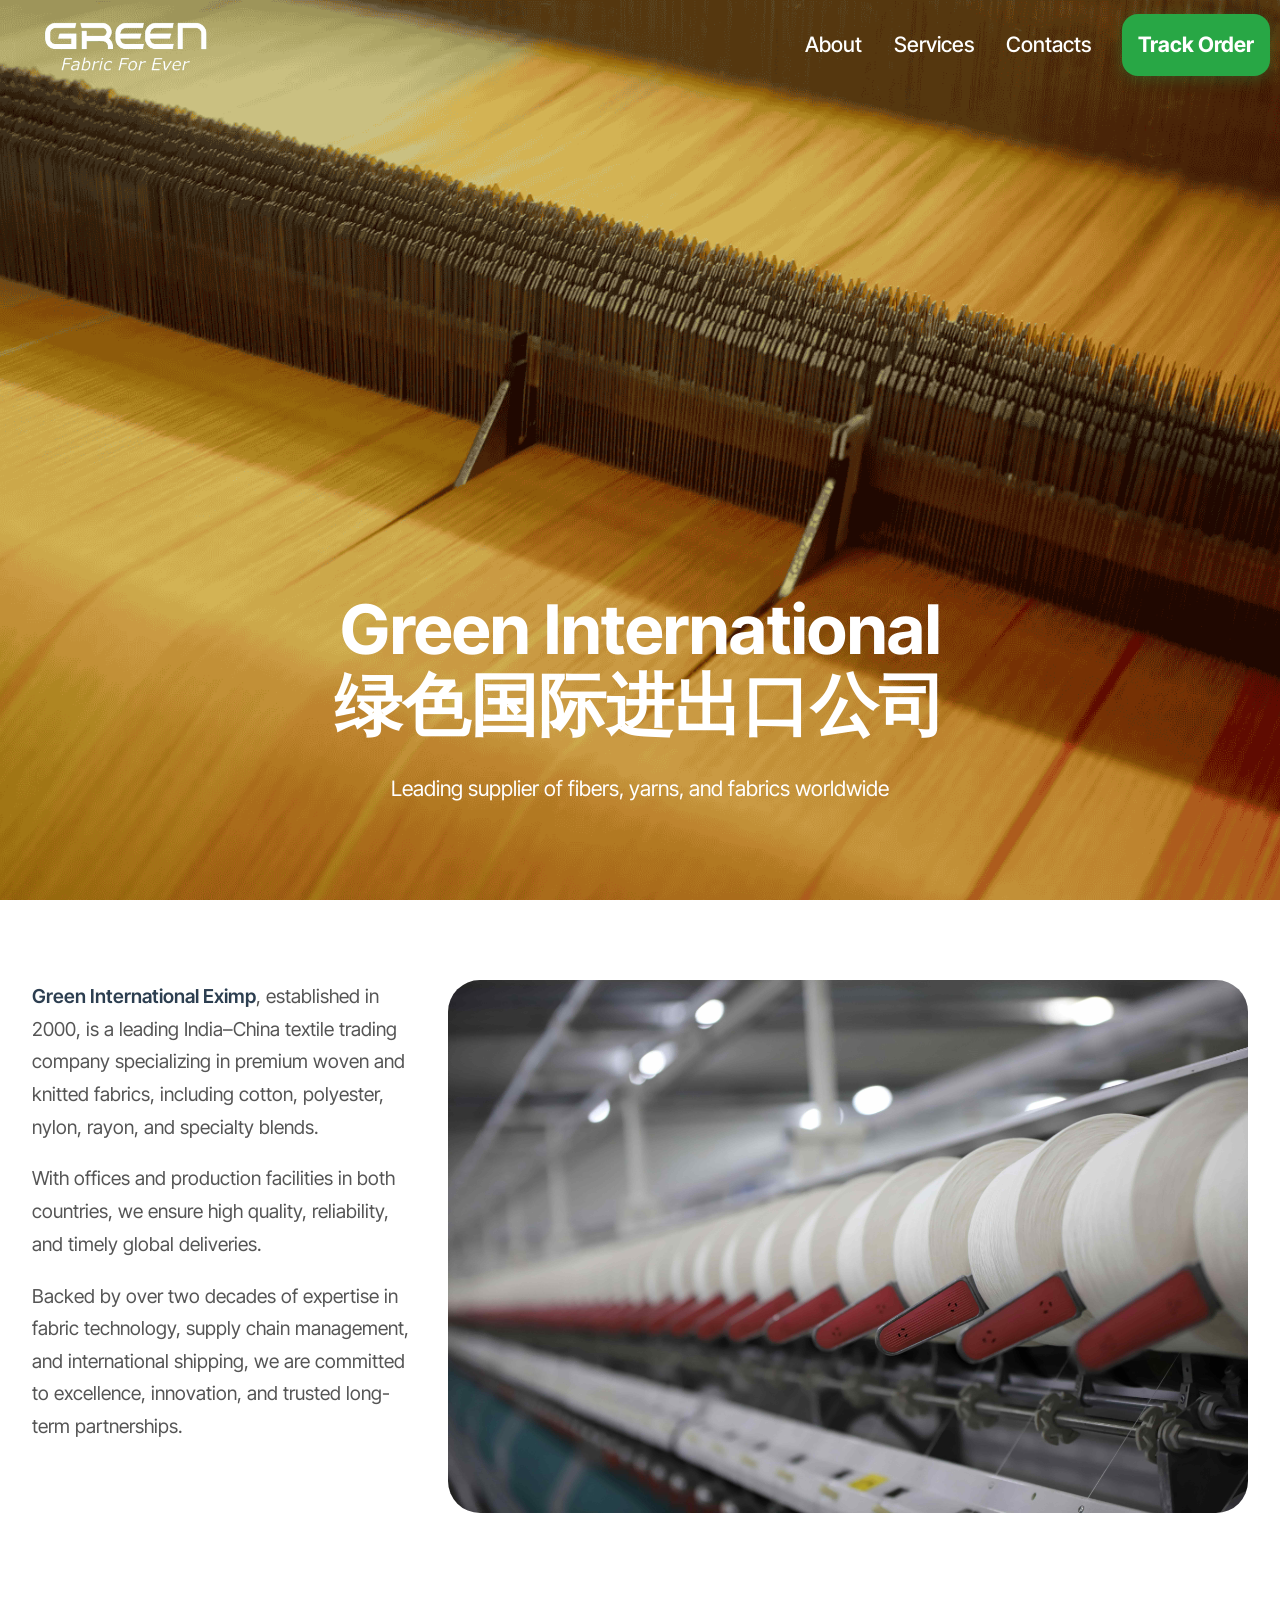
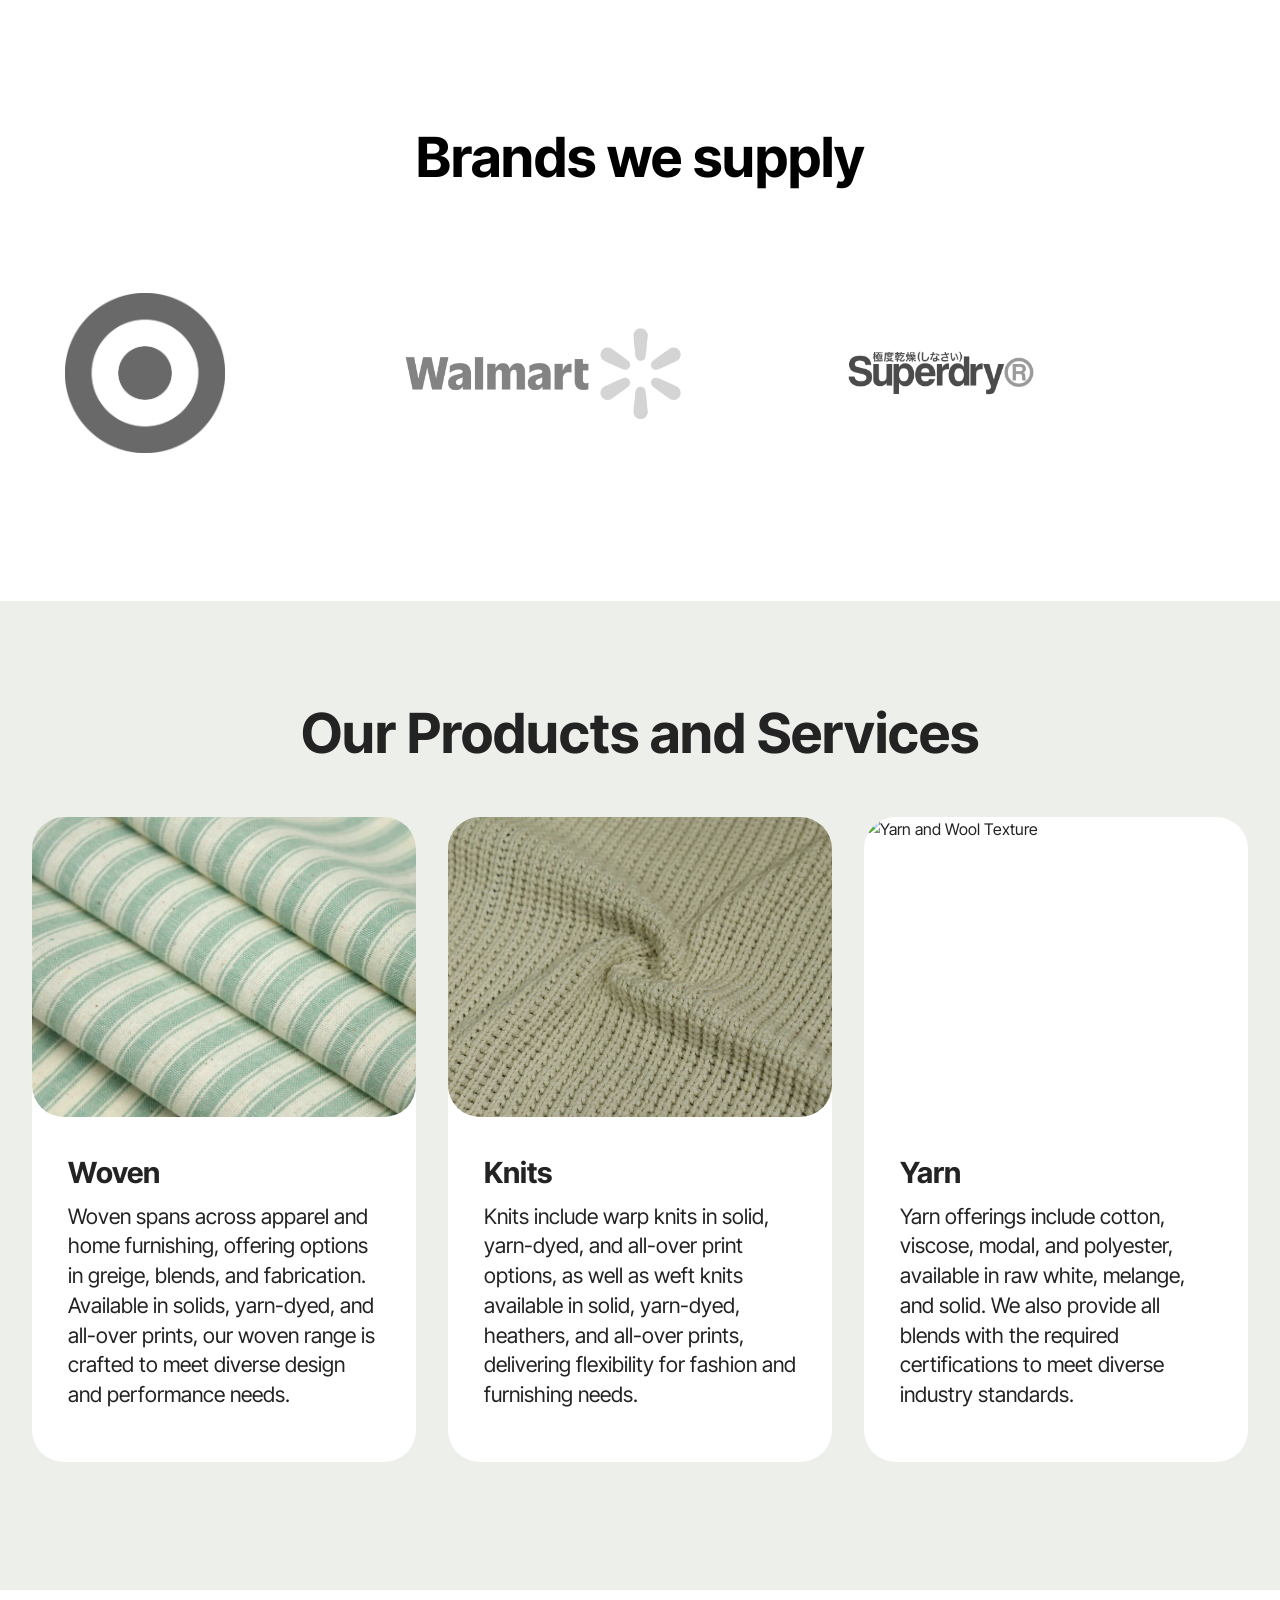
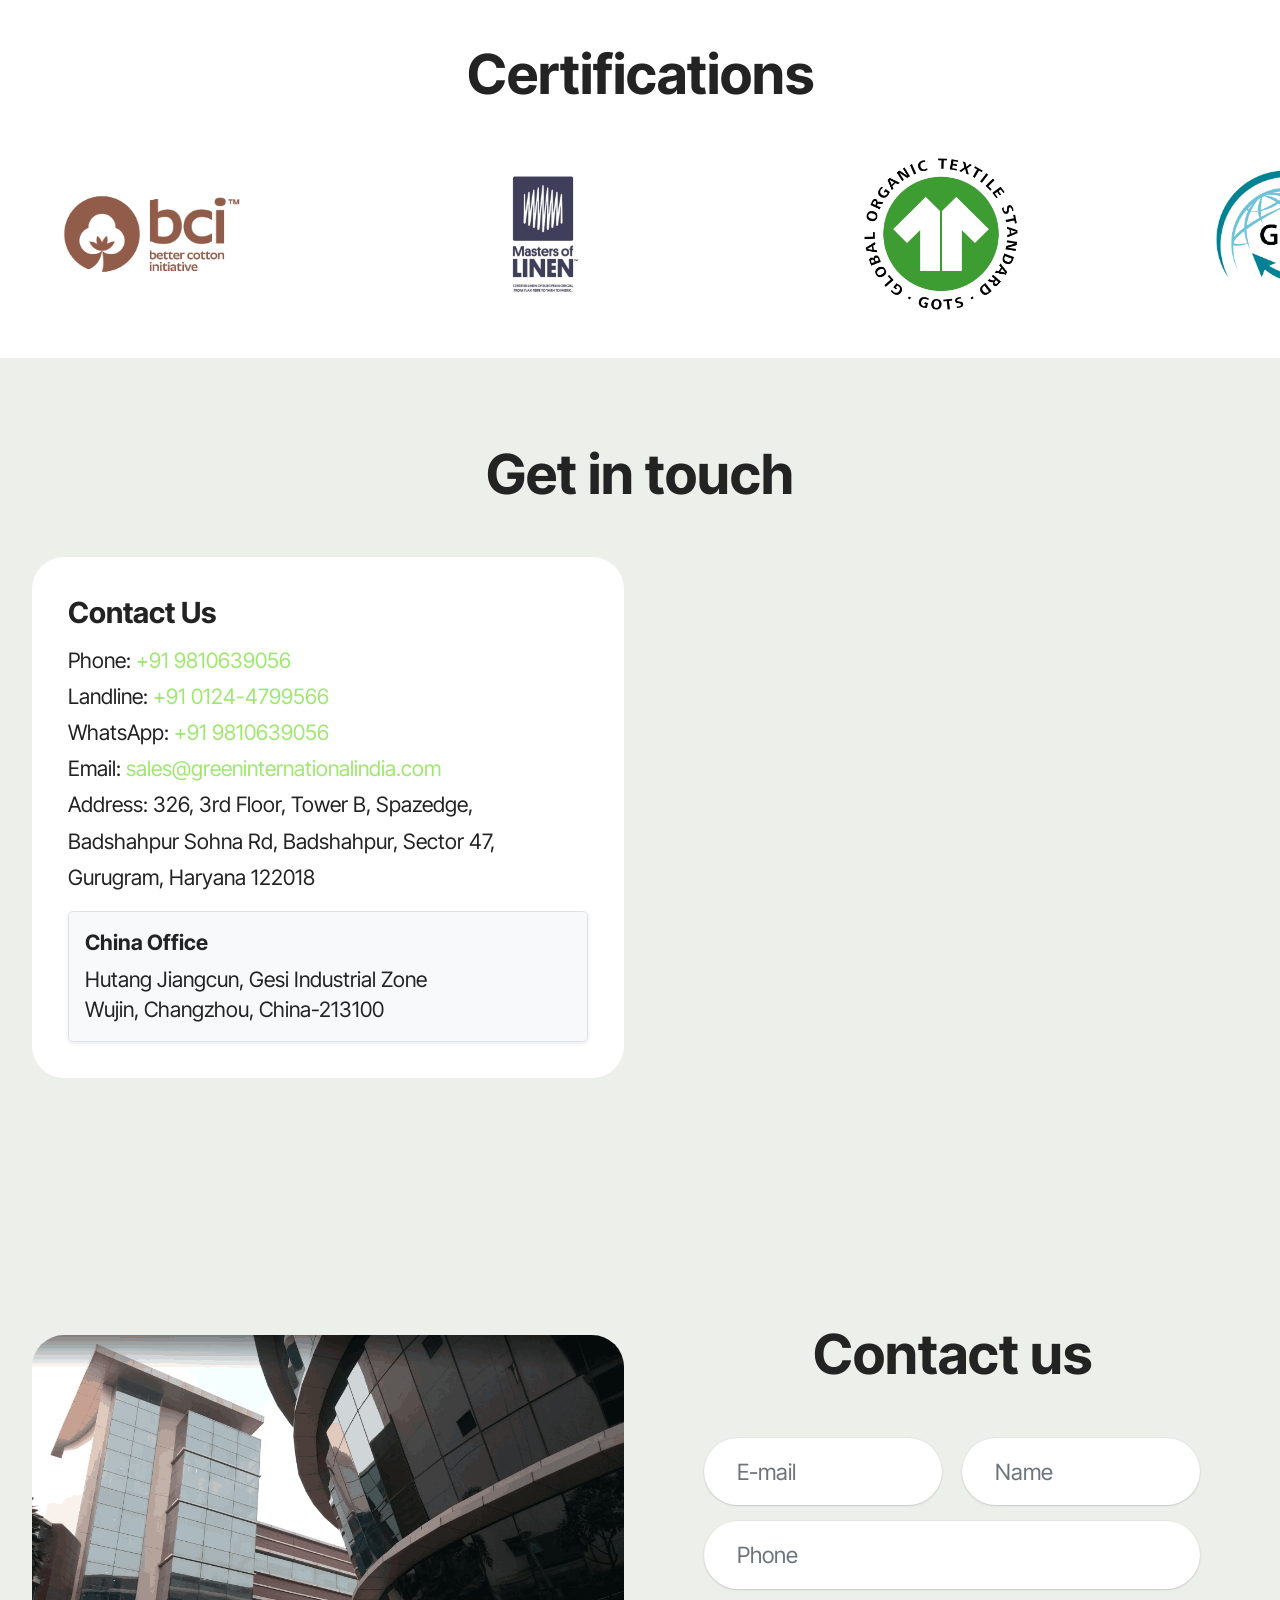
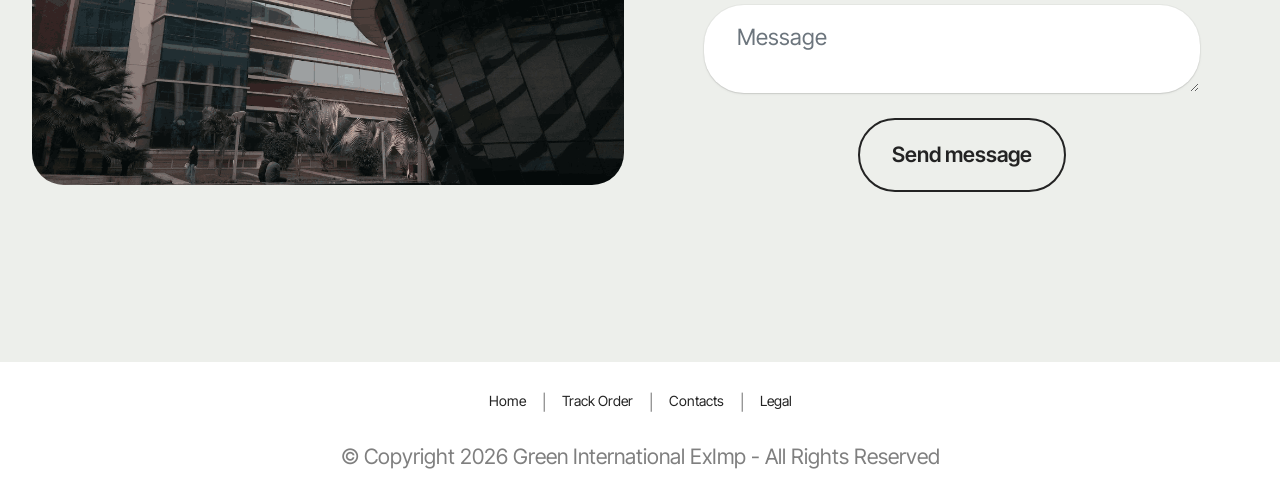
==== commit 16b2b2b6: "Legal" ====
--- a/index.html
+++ b/index.html
@@ -609,20 +609,19 @@
   </main>
 
   <section data-bs-version="5.1" class="footer4 cid-uXkbu5ANLM" once="footers" id="footer04-b">
-
-
-
-
-
     <div class="container">
-      <div class="media-container-row align-center mbr-white">
+      <div class="media-container-row align-center">
         <div class="col-12">
-          <div class="mb-4">
-            <a href="index.html" class="text-white mx-3 small">Home</a>
-            <a href="tracker.html" class="text-white mx-3 small">Track Order</a>
-            <a href="index.html#contacts02-9" class="text-white mx-3 small">Contacts</a>
-          </div>
-          <p class="mbr-text mb-0 mbr-fonts-style display-7">
+          <div class="mb-4 d-flex justify-content-center flex-wrap gap-3">
+            <a href="index.html" class="text-black small text-decoration-none">Home</a>
+            <span class="text-black-50" style="color: rgba(0,0,0,0.5);">|</span>
+            <a href="tracker.html" class="text-black small text-decoration-none">Track Order</a>
+            <span class="text-black-50" style="color: rgba(0,0,0,0.5);">|</span>
+            <a href="index.html#contacts02-9" class="text-black small text-decoration-none">Contacts</a>
+            <span class="text-black-50" style="color: rgba(0,0,0,0.5);">|</span>
+            <a href="legal.html" class="text-black small text-decoration-none">Legal</a>
+          </div>
+          <p class="mbr-text mb-0 mbr-fonts-style display-7" style="color: rgba(0,0,0,0.5);">
             © Copyright 2026 Green International ExImp - All Rights Reserved
           </p>
         </div>
--- a/assets/mobirise/css/mbr-additional.css
+++ b/assets/mobirise/css/mbr-additional.css
@@ -1,6 +1,7 @@
 .btn {
   border-width: 2px;
 }
+
 img,
 .card-wrap,
 .card-wrapper,
@@ -13,52 +14,65 @@
 .item-wrapper {
   border-radius: 2rem !important;
 }
+
 .video-wrapper {
   overflow: hidden;
 }
+
 body {
   font-family: Inter Tight;
 }
+
 .display-1 {
   font-family: 'Inter Tight', sans-serif;
   font-size: 5rem;
   line-height: 1;
 }
-.display-1 > .mbr-iconfont {
+
+.display-1>.mbr-iconfont {
   font-size: 6.25rem;
 }
+
 .display-2 {
   font-family: 'Inter Tight', sans-serif;
   font-size: 4rem;
   line-height: 1;
 }
-.display-2 > .mbr-iconfont {
+
+.display-2>.mbr-iconfont {
   font-size: 5rem;
 }
+
 .display-4 {
   font-family: 'Inter Tight', sans-serif;
   font-size: 1.4rem;
   line-height: 1.5;
 }
-.display-4 > .mbr-iconfont {
+
+.display-4>.mbr-iconfont {
   font-size: 1.75rem;
 }
+
 .display-5 {
   font-family: 'Inter Tight', sans-serif;
   font-size: 2rem;
   line-height: 1.5;
 }
-.display-5 > .mbr-iconfont {
+
+.display-5>.mbr-iconfont {
   font-size: 2.5rem;
 }
+
 .display-7 {
   font-family: 'Inter Tight', sans-serif;
   font-size: 1.4rem;
   line-height: 1.3;
 }
-.display-7 > .mbr-iconfont {
+
+.display-7>.mbr-iconfont {
   font-size: 1.75rem;
 }
+
 /* ---- Fluid typography for mobile devices ---- */
 /* 1.4 - font scale ratio ( bootstrap == 1.42857 ) */
 /* 100vw - current viewport width */
@@ -69,97 +83,118 @@
     font-size: 4rem;
   }
 }
+
 @media (max-width: 768px) {
   .display-1 {
     font-size: 3.5rem;
-    font-size: calc( 2.4rem + (5 - 2.4) * ((100vw - 20rem) / (48 - 20)));
-    line-height: calc( 1.1 * (2.4rem + (5 - 2.4) * ((100vw - 20rem) / (48 - 20))));
-  }
+    font-size: calc(2.4rem + (5 - 2.4) * ((100vw - 20rem) / (48 - 20)));
+    line-height: calc(1.1 * (2.4rem + (5 - 2.4) * ((100vw - 20rem) / (48 - 20))));
+  }
+
   .display-2 {
     font-size: 3.2rem;
-    font-size: calc( 2.05rem + (4 - 2.05) * ((100vw - 20rem) / (48 - 20)));
-    line-height: calc( 1.3 * (2.05rem + (4 - 2.05) * ((100vw - 20rem) / (48 - 20))));
-  }
+    font-size: calc(2.05rem + (4 - 2.05) * ((100vw - 20rem) / (48 - 20)));
+    line-height: calc(1.3 * (2.05rem + (4 - 2.05) * ((100vw - 20rem) / (48 - 20))));
+  }
+
   .display-4 {
     font-size: 1.12rem;
-    font-size: calc( 1.14rem + (1.4 - 1.14) * ((100vw - 20rem) / (48 - 20)));
-    line-height: calc( 1.4 * (1.14rem + (1.4 - 1.14) * ((100vw - 20rem) / (48 - 20))));
-  }
+    font-size: calc(1.14rem + (1.4 - 1.14) * ((100vw - 20rem) / (48 - 20)));
+    line-height: calc(1.4 * (1.14rem + (1.4 - 1.14) * ((100vw - 20rem) / (48 - 20))));
+  }
+
   .display-5 {
     font-size: 1.6rem;
-    font-size: calc( 1.35rem + (2 - 1.35) * ((100vw - 20rem) / (48 - 20)));
-    line-height: calc( 1.4 * (1.35rem + (2 - 1.35) * ((100vw - 20rem) / (48 - 20))));
-  }
+    font-size: calc(1.35rem + (2 - 1.35) * ((100vw - 20rem) / (48 - 20)));
+    line-height: calc(1.4 * (1.35rem + (2 - 1.35) * ((100vw - 20rem) / (48 - 20))));
+  }
+
   .display-7 {
     font-size: 1.12rem;
-    font-size: calc( 1.14rem + (1.4 - 1.14) * ((100vw - 20rem) / (48 - 20)));
-    line-height: calc( 1.4 * (1.14rem + (1.4 - 1.14) * ((100vw - 20rem) / (48 - 20))));
-  }
-}
+    font-size: calc(1.14rem + (1.4 - 1.14) * ((100vw - 20rem) / (48 - 20)));
+    line-height: calc(1.4 * (1.14rem + (1.4 - 1.14) * ((100vw - 20rem) / (48 - 20))));
+  }
+}
+
 @media (min-width: 992px) and (max-width: 1400px) {
   .display-1 {
     font-size: 3.5rem;
-    font-size: calc( 2.4rem + (5 - 2.4) * ((100vw - 62rem) / (87 - 62)));
-    line-height: calc( 1.1 * (2.4rem + (5 - 2.4) * ((100vw - 62rem) / (87 - 62))));
-  }
+    font-size: calc(2.4rem + (5 - 2.4) * ((100vw - 62rem) / (87 - 62)));
+    line-height: calc(1.1 * (2.4rem + (5 - 2.4) * ((100vw - 62rem) / (87 - 62))));
+  }
+
   .display-2 {
     font-size: 3.2rem;
-    font-size: calc( 2.05rem + (4 - 2.05) * ((100vw - 62rem) / (87 - 62)));
-    line-height: calc( 1.3 * (2.05rem + (4 - 2.05) * ((100vw - 62rem) / (87 - 62))));
-  }
+    font-size: calc(2.05rem + (4 - 2.05) * ((100vw - 62rem) / (87 - 62)));
+    line-height: calc(1.3 * (2.05rem + (4 - 2.05) * ((100vw - 62rem) / (87 - 62))));
+  }
+
   .display-4 {
     font-size: 1.12rem;
-    font-size: calc( 1.14rem + (1.4 - 1.14) * ((100vw - 62rem) / (87 - 62)));
-    line-height: calc( 1.4 * (1.14rem + (1.4 - 1.14) * ((100vw - 62rem) / (87 - 62))));
-  }
+    font-size: calc(1.14rem + (1.4 - 1.14) * ((100vw - 62rem) / (87 - 62)));
+    line-height: calc(1.4 * (1.14rem + (1.4 - 1.14) * ((100vw - 62rem) / (87 - 62))));
+  }
+
   .display-5 {
     font-size: 1.6rem;
-    font-size: calc( 1.35rem + (2 - 1.35) * ((100vw - 62rem) / (87 - 62)));
-    line-height: calc( 1.4 * (1.35rem + (2 - 1.35) * ((100vw - 62rem) / (87 - 62))));
-  }
+    font-size: calc(1.35rem + (2 - 1.35) * ((100vw - 62rem) / (87 - 62)));
+    line-height: calc(1.4 * (1.35rem + (2 - 1.35) * ((100vw - 62rem) / (87 - 62))));
+  }
+
   .display-7 {
     font-size: 1.12rem;
-    font-size: calc( 1.14rem + (1.4 - 1.14) * ((100vw - 62rem) / (87 - 62)));
-    line-height: calc( 1.4 * (1.14rem + (1.4 - 1.14) * ((100vw - 62rem) / (87 - 62))));
-  }
-}
+    font-size: calc(1.14rem + (1.4 - 1.14) * ((100vw - 62rem) / (87 - 62)));
+    line-height: calc(1.4 * (1.14rem + (1.4 - 1.14) * ((100vw - 62rem) / (87 - 62))));
+  }
+}
+
 /* Buttons */
 .btn {
   padding: 1.25rem 2rem;
   border-radius: 4px;
 }
+
 @media (max-width: 767px) {
   .btn {
     padding: 0.75rem 1.5rem;
   }
 }
+
 .btn-sm {
   padding: 0.6rem 1.2rem;
   border-radius: 4px;
 }
+
 .btn-md {
   padding: 0.6rem 1.2rem;
   border-radius: 4px;
 }
+
 .btn-lg {
   padding: 1.25rem 2rem;
   border-radius: 4px;
 }
+
 .bg-primary {
   background-color: #9fe870 !important;
 }
+
 .bg-success {
   background-color: #3a341c !important;
 }
+
 .bg-info {
   background-color: #320707 !important;
 }
+
 .bg-warning {
   background-color: #a0e2e1 !important;
 }
+
 .bg-danger {
   background-color: #ffea64 !important;
 }
+
 .btn-primary,
 .btn-primary:active {
   background-color: #9fe870 !important;
@@ -167,6 +202,7 @@
   color: #264d0c !important;
   box-shadow: none;
 }
+
 .btn-primary:hover,
 .btn-primary:focus,
 .btn-primary.focus,
@@ -176,12 +212,14 @@
   border-color: #bcef9c !important;
   box-shadow: none;
 }
+
 .btn-primary.disabled,
 .btn-primary:disabled {
   color: #264d0c !important;
   background-color: #bcef9c !important;
   border-color: #bcef9c !important;
 }
+
 .btn-secondary,
 .btn-secondary:active {
   background-color: #ffd7ef !important;
@@ -189,6 +227,7 @@
   color: #d70081 !important;
   box-shadow: none;
 }
+
 .btn-secondary:hover,
 .btn-secondary:focus,
 .btn-secondary.focus,
@@ -198,12 +237,14 @@
   border-color: #ffffff !important;
   box-shadow: none;
 }
+
 .btn-secondary.disabled,
 .btn-secondary:disabled {
   color: #d70081 !important;
   background-color: #ffffff !important;
   border-color: #ffffff !important;
 }
+
 .btn-info,
 .btn-info:active {
   background-color: #320707 !important;
@@ -211,6 +252,7 @@
   color: #ffffff !important;
   box-shadow: none;
 }
+
 .btn-info:hover,
 .btn-info:focus,
 .btn-info.focus,
@@ -220,12 +262,14 @@
   border-color: #5f0d0d !important;
   box-shadow: none;
 }
+
 .btn-info.disabled,
 .btn-info:disabled {
   color: #ffffff !important;
   background-color: #5f0d0d !important;
   border-color: #5f0d0d !important;
 }
+
 .btn-success,
 .btn-success:active {
   background-color: #3a341c !important;
@@ -233,6 +277,7 @@
   color: #ffffff !important;
   box-shadow: none;
 }
+
 .btn-success:hover,
 .btn-success:focus,
 .btn-success.focus,
@@ -242,12 +287,14 @@
   border-color: #5c532d !important;
   box-shadow: none;
 }
+
 .btn-success.disabled,
 .btn-success:disabled {
   color: #ffffff !important;
   background-color: #5c532d !important;
   border-color: #5c532d !important;
 }
+
 .btn-warning,
 .btn-warning:active {
   background-color: #a0e2e1 !important;
@@ -255,6 +302,7 @@
   color: #1f6463 !important;
   box-shadow: none;
 }
+
 .btn-warning:hover,
 .btn-warning:focus,
 .btn-warning.focus,
@@ -264,12 +312,14 @@
   border-color: #c7eeed !important;
   box-shadow: none;
 }
+
 .btn-warning.disabled,
 .btn-warning:disabled {
   color: #1f6463 !important;
   background-color: #c7eeed !important;
   border-color: #c7eeed !important;
 }
+
 .btn-danger,
 .btn-danger:active {
   background-color: #ffea64 !important;
@@ -277,6 +327,7 @@
   color: #645600 !important;
   box-shadow: none;
 }
+
 .btn-danger:hover,
 .btn-danger:focus,
 .btn-danger.focus,
@@ -286,12 +337,14 @@
   border-color: #fff197 !important;
   box-shadow: none;
 }
+
 .btn-danger.disabled,
 .btn-danger:disabled {
   color: #645600 !important;
   background-color: #fff197 !important;
   border-color: #fff197 !important;
 }
+
 .btn-white,
 .btn-white:active {
   background-color: #eff0ec !important;
@@ -299,6 +352,7 @@
   color: #757b62 !important;
   box-shadow: none;
 }
+
 .btn-white:hover,
 .btn-white:focus,
 .btn-white.focus,
@@ -308,12 +362,14 @@
   border-color: #ffffff !important;
   box-shadow: none;
 }
+
 .btn-white.disabled,
 .btn-white:disabled {
   color: #757b62 !important;
   background-color: #ffffff !important;
   border-color: #ffffff !important;
 }
+
 .btn-black,
 .btn-black:active {
   background-color: #232323 !important;
@@ -321,6 +377,7 @@
   color: #ffffff !important;
   box-shadow: none;
 }
+
 .btn-black:hover,
 .btn-black:focus,
 .btn-black.focus,
@@ -330,18 +387,21 @@
   border-color: #3d3d3d !important;
   box-shadow: none;
 }
+
 .btn-black.disabled,
 .btn-black:disabled {
   color: #ffffff !important;
   background-color: #3d3d3d !important;
   border-color: #3d3d3d !important;
 }
+
 .btn-primary-outline,
 .btn-primary-outline:active {
   background-color: transparent !important;
   border-color: #9fe870;
   color: #9fe870;
 }
+
 .btn-primary-outline:hover,
 .btn-primary-outline:focus,
 .btn-primary-outline.focus,
@@ -351,18 +411,21 @@
   border-color: #6ddc25 !important;
   box-shadow: none !important;
 }
+
 .btn-primary-outline.disabled,
 .btn-primary-outline:disabled {
   color: #264d0c !important;
   background-color: #9fe870 !important;
   border-color: #9fe870 !important;
 }
+
 .btn-secondary-outline,
 .btn-secondary-outline:active {
   background-color: transparent !important;
   border-color: #ffd7ef;
   color: #ffd7ef;
 }
+
 .btn-secondary-outline:hover,
 .btn-secondary-outline:focus,
 .btn-secondary-outline.focus,
@@ -372,18 +435,21 @@
   border-color: #ff80cc !important;
   box-shadow: none !important;
 }
+
 .btn-secondary-outline.disabled,
 .btn-secondary-outline:disabled {
   color: #d70081 !important;
   background-color: #ffd7ef !important;
   border-color: #ffd7ef !important;
 }
+
 .btn-info-outline,
 .btn-info-outline:active {
   background-color: transparent !important;
   border-color: #320707;
   color: #320707;
 }
+
 .btn-info-outline:hover,
 .btn-info-outline:focus,
 .btn-info-outline.focus,
@@ -393,18 +459,21 @@
   border-color: #000000 !important;
   box-shadow: none !important;
 }
+
 .btn-info-outline.disabled,
 .btn-info-outline:disabled {
   color: #ffffff !important;
   background-color: #320707 !important;
   border-color: #320707 !important;
 }
+
 .btn-success-outline,
 .btn-success-outline:active {
   background-color: transparent !important;
   border-color: #3a341c;
   color: #3a341c;
 }
+
 .btn-success-outline:hover,
 .btn-success-outline:focus,
 .btn-success-outline.focus,
@@ -414,18 +483,21 @@
   border-color: #000000 !important;
   box-shadow: none !important;
 }
+
 .btn-success-outline.disabled,
 .btn-success-outline:disabled {
   color: #ffffff !important;
   background-color: #3a341c !important;
   border-color: #3a341c !important;
 }
+
 .btn-warning-outline,
 .btn-warning-outline:active {
   background-color: transparent !important;
   border-color: #a0e2e1;
   color: #a0e2e1;
 }
+
 .btn-warning-outline:hover,
 .btn-warning-outline:focus,
 .btn-warning-outline.focus,
@@ -435,18 +507,21 @@
   border-color: #5ececc !important;
   box-shadow: none !important;
 }
+
 .btn-warning-outline.disabled,
 .btn-warning-outline:disabled {
   color: #1f6463 !important;
   background-color: #a0e2e1 !important;
   border-color: #a0e2e1 !important;
 }
+
 .btn-danger-outline,
 .btn-danger-outline:active {
   background-color: transparent !important;
   border-color: #ffea64;
   color: #ffea64;
 }
+
 .btn-danger-outline:hover,
 .btn-danger-outline:focus,
 .btn-danger-outline.focus,
@@ -456,18 +531,21 @@
   border-color: #ffde0d !important;
   box-shadow: none !important;
 }
+
 .btn-danger-outline.disabled,
 .btn-danger-outline:disabled {
   color: #645600 !important;
   background-color: #ffea64 !important;
   border-color: #ffea64 !important;
 }
+
 .btn-black-outline,
 .btn-black-outline:active {
   background-color: transparent !important;
   border-color: #232323;
   color: #232323;
 }
+
 .btn-black-outline:hover,
 .btn-black-outline:focus,
 .btn-black-outline.focus,
@@ -477,18 +555,21 @@
   border-color: #000000 !important;
   box-shadow: none !important;
 }
+
 .btn-black-outline.disabled,
 .btn-black-outline:disabled {
   color: #ffffff !important;
   background-color: #232323 !important;
   border-color: #232323 !important;
 }
+
 .btn-white-outline,
 .btn-white-outline:active {
   background-color: transparent !important;
   border-color: #fafafa;
   color: #fafafa;
 }
+
 .btn-white-outline:hover,
 .btn-white-outline:focus,
 .btn-white-outline.focus,
@@ -498,76 +579,94 @@
   border-color: #cfcfcf !important;
   box-shadow: none !important;
 }
+
 .btn-white-outline.disabled,
 .btn-white-outline:disabled {
   color: #7a7a7a !important;
   background-color: #fafafa !important;
   border-color: #fafafa !important;
 }
+
 .text-primary {
   color: #9fe870 !important;
 }
+
 .text-secondary {
   color: #ffd7ef !important;
 }
+
 .text-success {
   color: #3a341c !important;
 }
+
 .text-info {
   color: #320707 !important;
 }
+
 .text-warning {
   color: #a0e2e1 !important;
 }
+
 .text-danger {
   color: #ffea64 !important;
 }
+
 .text-white {
   color: #fafafa !important;
 }
+
 .text-black {
   color: #232323 !important;
 }
+
 a.text-primary:hover,
 a.text-primary:focus,
 a.text-primary.active {
   color: #66d022 !important;
 }
+
 a.text-secondary:hover,
 a.text-secondary:focus,
 a.text-secondary.active {
   color: #ff71c6 !important;
 }
+
 a.text-success:hover,
 a.text-success:focus,
 a.text-success.active {
   color: #000000 !important;
 }
+
 a.text-info:hover,
 a.text-info:focus,
 a.text-info.active {
   color: #000000 !important;
 }
+
 a.text-warning:hover,
 a.text-warning:focus,
 a.text-warning.active {
   color: #52cac8 !important;
 }
+
 a.text-danger:hover,
 a.text-danger:focus,
 a.text-danger.active {
   color: #fddb00 !important;
 }
+
 a.text-white:hover,
 a.text-white:focus,
 a.text-white.active {
   color: #c7c7c7 !important;
 }
+
 a.text-black:hover,
 a.text-black:focus,
 a.text-black.active {
   color: #000000 !important;
 }
+
 a[class*="text-"]:not(.nav-link):not(.dropdown-item):not([role]):not(.navbar-caption) {
   position: relative;
   background-image: transparent;
@@ -576,74 +675,94 @@
   background-position: 0px 1.2em;
   background-position: -10000px 1.2em;
 }
+
 a[class*="text-"]:not(.nav-link):not(.dropdown-item):not([role]):not(.navbar-caption):hover {
   transition: background-position 2s ease-in-out;
   background-image: linear-gradient(currentColor 50%, currentColor 50%);
   background-position: 0px 1.2em;
 }
+
 .nav-tabs .nav-link.active {
   color: #9fe870;
 }
+
 .nav-tabs .nav-link:not(.active) {
   color: #232323;
 }
+
 .alert-success {
   background-color: #70c770;
 }
+
 .alert-info {
   background-color: #320707;
 }
+
 .alert-warning {
   background-color: #a0e2e1;
 }
+
 .alert-danger {
   background-color: #ffea64;
 }
+
 .mbr-section-btn .btn:not(.btn-form) {
   border-radius: 100px;
 }
+
 .mbr-gallery-filter li a {
   border-radius: 100px !important;
 }
+
 .mbr-gallery-filter li.active .btn {
   background-color: #9fe870;
   border-color: #9fe870;
   color: #306310;
 }
+
 .mbr-gallery-filter li.active .btn:focus {
   box-shadow: none;
 }
+
 .nav-tabs .nav-link {
   border-radius: 100px !important;
 }
+
 a,
 a:hover {
   color: #9fe870;
 }
+
 .mbr-plan-header.bg-primary .mbr-plan-subtitle,
 .mbr-plan-header.bg-primary .mbr-plan-price-desc {
   color: #ffffff;
 }
+
 .mbr-plan-header.bg-success .mbr-plan-subtitle,
 .mbr-plan-header.bg-success .mbr-plan-price-desc {
   color: #c0b27c;
 }
+
 .mbr-plan-header.bg-info .mbr-plan-subtitle,
 .mbr-plan-header.bg-info .mbr-plan-price-desc {
   color: #f3abab;
 }
+
 .mbr-plan-header.bg-warning .mbr-plan-subtitle,
 .mbr-plan-header.bg-warning .mbr-plan-price-desc {
   color: #ffffff;
 }
+
 .mbr-plan-header.bg-danger .mbr-plan-subtitle,
 .mbr-plan-header.bg-danger .mbr-plan-price-desc {
   color: #ffffff;
 }
+
 /* Scroll to top button*/
 .scrollToTop_wraper {
   display: none;
 }
+
 .form-control {
   font-family: 'Inter Tight', sans-serif;
   font-size: 1.4rem;
@@ -651,51 +770,64 @@
   font-weight: 400;
   border-radius: 40px !important;
 }
-.form-control > .mbr-iconfont {
+
+.form-control>.mbr-iconfont {
   font-size: 1.75rem;
 }
+
 .form-control:hover,
 .form-control:focus {
   box-shadow: rgba(0, 0, 0, 0.07) 0px 1px 1px 0px, rgba(0, 0, 0, 0.07) 0px 1px 3px 0px, rgba(0, 0, 0, 0.03) 0px 0px 0px 1px;
   border-color: #9fe870 !important;
 }
+
 .form-control:-webkit-input-placeholder {
   font-family: 'Inter Tight', sans-serif;
   font-size: 1.4rem;
   line-height: 1.3;
   font-weight: 400;
 }
-.form-control:-webkit-input-placeholder > .mbr-iconfont {
+
+.form-control:-webkit-input-placeholder>.mbr-iconfont {
   font-size: 1.75rem;
 }
+
 blockquote {
   border-color: #9fe870;
 }
+
 /* Forms */
 .mbr-form .input-group-btn .btn {
   border-radius: 100px !important;
 }
+
 .mbr-form .input-group-btn .btn:hover {
   box-shadow: 0 10px 40px 0 rgba(0, 0, 0, 0.2);
 }
+
 .mbr-form .input-group-btn button[type="submit"] {
   border-radius: 100px !important;
   padding: 1rem 3rem;
 }
+
 .mbr-form .input-group-btn button[type="submit"]:hover {
   box-shadow: 0 10px 40px 0 rgba(0, 0, 0, 0.2);
 }
+
 .jq-selectbox li:hover,
 .jq-selectbox li.selected {
   background-color: #9fe870;
   color: #000000;
 }
+
 .jq-number__spin {
   transition: 0.25s ease;
 }
+
 .jq-number__spin:hover {
   border-color: #9fe870;
 }
+
 .jq-selectbox .jq-selectbox__trigger-arrow,
 .jq-number__spin.minus:after,
 .jq-number__spin.plus:after {
@@ -703,28 +835,33 @@
   border-top-color: #232323;
   border-bottom-color: #232323;
 }
+
 .jq-selectbox:hover .jq-selectbox__trigger-arrow,
 .jq-number__spin.minus:hover:after,
 .jq-number__spin.plus:hover:after {
   border-top-color: #9fe870;
   border-bottom-color: #9fe870;
 }
+
 .xdsoft_datetimepicker .xdsoft_calendar td.xdsoft_default,
 .xdsoft_datetimepicker .xdsoft_calendar td.xdsoft_current,
-.xdsoft_datetimepicker .xdsoft_timepicker .xdsoft_time_box > div > div.xdsoft_current {
+.xdsoft_datetimepicker .xdsoft_timepicker .xdsoft_time_box>div>div.xdsoft_current {
   color: #000000 !important;
   background-color: #9fe870 !important;
   box-shadow: none !important;
 }
+
 .xdsoft_datetimepicker .xdsoft_calendar td:hover,
-.xdsoft_datetimepicker .xdsoft_timepicker .xdsoft_time_box > div > div:hover {
+.xdsoft_datetimepicker .xdsoft_timepicker .xdsoft_time_box>div>div:hover {
   color: #000000 !important;
   background: #ffd7ef !important;
   box-shadow: none !important;
 }
+
 .lazy-bg {
   background-image: none !important;
 }
+
 .lazy-placeholder:not(section),
 .lazy-none {
   display: block;
@@ -733,6 +870,7 @@
   width: 100%;
   height: auto;
 }
+
 iframe.lazy-placeholder,
 .lazy-placeholder:after {
   content: '';
@@ -746,43 +884,52 @@
   transform: translateX(-50%) translateY(-50%);
   background-image: url("data:image/svg+xml;charset=UTF-8,%3csvg width='32' height='32' viewBox='0 0 64 64' xmlns='http://www.w3.org/2000/svg' stroke='%239fe870' %3e%3cg fill='none' fill-rule='evenodd'%3e%3cg transform='translate(16 16)' stroke-width='2'%3e%3ccircle stroke-opacity='.5' cx='16' cy='16' r='16'/%3e%3cpath d='M32 16c0-9.94-8.06-16-16-16'%3e%3canimateTransform attributeName='transform' type='rotate' from='0 16 16' to='360 16 16' dur='1s' repeatCount='indefinite'/%3e%3c/path%3e%3c/g%3e%3c/g%3e%3c/svg%3e");
 }
+
 section.lazy-placeholder:after {
   opacity: 0.5;
 }
+
 body {
   overflow-x: hidden;
 }
+
 a {
   transition: color 0.6s;
 }
+
 @media (max-width: 1400px) {
   .container {
     max-width: 100%;
   }
 }
+
 @media (max-width: 1400px) and (min-width: 768px) {
   .container {
     padding-left: 32px;
     padding-right: 32px;
   }
 }
+
 @media (max-width: 1400px) and (min-width: 768px) {
   .container-fluid {
     padding-left: 32px;
     padding-right: 32px;
   }
 }
+
 @media (max-width: 767px) {
   .container-fluid {
     padding-left: 16px;
     padding-right: 16px;
   }
 }
+
 *:focus-visible {
   outline: red solid 2px !important;
   outline-offset: 2px !important;
   transition: outline 0.2s ease-in-out;
 }
+
 .cid-uXjz86JSEW {
   z-index: 1000;
   width: 100%;
@@ -798,6 +945,7 @@
   backdrop-filter: blur(10px);
   box-shadow: 0 2px 20px rgba(0, 0, 0, 0.1);
 }
+
 .cid-uXjz86JSEW .dropdown-item:before {
   font-family: Moririse2 !important;
   content: "\e966";
@@ -815,11 +963,13 @@
   transform: scale(0, 1);
   transition: all 0.25s ease-in-out;
 }
+
 @media (max-width: 767px) {
   .cid-uXjz86JSEW .navbar-toggler {
     transform: scale(0.8);
   }
 }
+
 .cid-uXjz86JSEW .navbar-brand {
   flex-shrink: 0;
   align-items: center;
@@ -829,6 +979,7 @@
   word-break: break-word;
   z-index: 1;
 }
+
 .cid-uXjz86JSEW .navbar-brand img {
   max-width: 100%;
   max-height: 100%;
@@ -839,22 +990,27 @@
 .cid-uXjz86JSEW.scrolled .navbar-brand img {
   filter: brightness(0) invert(0);
 }
+
 .cid-uXjz86JSEW .navbar-brand .navbar-caption {
   line-height: inherit !important;
 }
+
 .cid-uXjz86JSEW .navbar-brand .navbar-logo a {
   outline: none;
 }
+
 .cid-uXjz86JSEW .navbar-nav {
   margin: auto;
   margin-left: 0;
   margin-left: auto;
   margin-right: 0;
 }
+
 .cid-uXjz86JSEW .navbar-nav .nav-item {
   padding: 0 !important;
   transition: 0.3s all !important;
 }
+
 .cid-uXjz86JSEW .navbar-nav .nav-item .nav-link {
   padding: 16px !important;
   margin: 0 !important;
@@ -866,12 +1022,15 @@
 .cid-uXjz86JSEW.scrolled .navbar-nav .nav-item .nav-link {
   color: #000000 !important;
 }
+
 .cid-uXjz86JSEW .navbar-nav .nav-item .nav-link:hover {
   background-color: rgba(27, 31, 10, 0.06);
 }
+
 .cid-uXjz86JSEW .navbar-nav .open .nav-link::after {
   transform: rotate(180deg);
 }
+
 @media (min-width: 992px) {
   .cid-uXjz86JSEW .navbar-nav .open .nav-link::before {
     content: "";
@@ -882,47 +1041,57 @@
     position: absolute;
   }
 }
+
 .cid-uXjz86JSEW .navbar-nav .dropdown-item {
   padding: 12px !important;
   border-radius: 0.5rem !important;
   margin: 0 8px !important;
   transition: 0.3s all !important;
 }
+
 .cid-uXjz86JSEW .navbar-nav .dropdown-item:hover {
   background-color: rgba(27, 31, 10, 0.06);
 }
+
 @media (min-width: 992px) {
   .cid-uXjz86JSEW .navbar-nav {
     padding-left: 1.5rem;
   }
 }
+
 .cid-uXjz86JSEW .nav-link {
   width: fit-content;
   position: relative;
 }
+
 .cid-uXjz86JSEW .navbar-logo {
   padding-left: 2rem;
   margin: 0 !important;
 }
+
 @media (max-width: 767px) {
   .cid-uXjz86JSEW .navbar-logo {
     padding-left: 1rem;
   }
 }
+
 .cid-uXjz86JSEW .navbar-caption {
   padding-left: 1rem;
   padding-right: 0.5rem;
 }
+
 @media (max-width: 767px) {
   .cid-uXjz86JSEW .nav-dropdown {
     padding-bottom: 0.5rem;
   }
 }
+
 .cid-uXjz86JSEW .nav-dropdown .link.dropdown-toggle::after {
   margin-left: 0.5rem;
   margin-top: 0.2rem;
   transition: 0.3s all;
 }
+
 .cid-uXjz86JSEW .container {
   display: flex;
   height: 90px;
@@ -939,11 +1108,13 @@
   align-items: center;
   border-radius: 100vw;
 }
+
 @media (max-width: 992px) {
   .cid-uXjz86JSEW .container {
     padding-right: 2rem;
   }
 }
+
 @media (max-width: 767px) {
   .cid-uXjz86JSEW .container {
     width: 95%;
@@ -952,11 +1123,13 @@
     margin-top: 0rem;
   }
 }
+
 .cid-uXjz86JSEW .iconfont-wrapper {
   color: #000000 !important;
   font-size: 1.5rem;
   padding-right: 0.5rem;
 }
+
 .cid-uXjz86JSEW .dropdown-menu {
   flex-wrap: wrap;
   flex-direction: column;
@@ -968,34 +1141,42 @@
   background: #ffffff;
   background: rgba(255, 255, 255, 0) !important;
 }
+
 .cid-uXjz86JSEW .nav-item:focus,
 .cid-uXjz86JSEW .nav-link:focus {
   outline: none;
 }
+
 .cid-uXjz86JSEW .dropdown .dropdown-menu .dropdown-item {
   width: auto;
   transition: all 0.25s ease-in-out;
 }
+
 .cid-uXjz86JSEW .dropdown .dropdown-menu .dropdown-item::after {
   right: 0.5rem;
 }
+
 .cid-uXjz86JSEW .dropdown .dropdown-menu .dropdown-item .mbr-iconfont {
   margin-right: 0.5rem;
   vertical-align: sub;
 }
+
 .cid-uXjz86JSEW .dropdown .dropdown-menu .dropdown-item .mbr-iconfont:before {
   display: inline-block;
   transform: scale(1, 1);
   transition: all 0.25s ease-in-out;
 }
+
 .cid-uXjz86JSEW .collapsed .dropdown-menu .dropdown-item:before {
   display: none;
 }
+
 .cid-uXjz86JSEW .collapsed .dropdown .dropdown-menu .dropdown-item {
   padding: 0.235em 1.5em 0.235em 1.5em !important;
   transition: none;
   margin: 0 !important;
 }
+
 .cid-uXjz86JSEW .navbar {
   min-height: 90px;
   transition: all 0.3s;
@@ -1012,39 +1193,50 @@
   backdrop-filter: blur(10px);
   box-shadow: 0 2px 20px rgba(0, 0, 0, 0.1) !important;
 }
+
 .cid-uXjz86JSEW .navbar.opened {
   transition: all 0.25s;
 }
+
 .cid-uXjz86JSEW .navbar .dropdown-item {
   padding: 0.5rem 1.8rem;
 }
+
 .cid-uXjz86JSEW .navbar .navbar-logo img {
   width: auto;
 }
+
 .cid-uXjz86JSEW .navbar .navbar-collapse {
   z-index: 1;
   justify-content: flex-end;
 }
+
 .cid-uXjz86JSEW .navbar.collapsed {
   justify-content: center;
 }
+
 .cid-uXjz86JSEW .navbar.collapsed .nav-item .nav-link::before {
   display: none;
 }
+
 .cid-uXjz86JSEW .navbar.collapsed.opened .dropdown-menu {
   top: 0;
 }
+
 @media (min-width: 992px) {
   .cid-uXjz86JSEW .navbar.collapsed.opened:not(.navbar-short) .navbar-collapse {
     max-height: calc(98.5vh - 4rem);
   }
 }
+
 .cid-uXjz86JSEW .navbar.collapsed .dropdown-menu .dropdown-submenu {
   left: 0 !important;
 }
+
 .cid-uXjz86JSEW .navbar.collapsed .dropdown-menu .dropdown-item:after {
   right: auto;
 }
+
 .cid-uXjz86JSEW .navbar.collapsed .dropdown-menu .dropdown-toggle[data-toggle="dropdown-submenu"]:after {
   margin-left: 0.5rem;
   margin-top: 0.2rem;
@@ -1054,40 +1246,50 @@
   border-bottom: 0;
   top: 41%;
 }
+
 .cid-uXjz86JSEW .navbar.collapsed ul.navbar-nav li {
   margin: auto;
 }
+
 .cid-uXjz86JSEW .navbar.collapsed .dropdown-menu .dropdown-item {
   padding: 0.25rem 1.5rem;
   text-align: center;
 }
+
 .cid-uXjz86JSEW .navbar.collapsed .icons-menu {
   padding-left: 0;
   padding-right: 0;
   padding-top: 0.5rem;
   padding-bottom: 0.5rem;
 }
+
 @media (max-width: 767px) {
   .cid-uXjz86JSEW .navbar {
     min-height: 72px;
   }
+
   .cid-uXjz86JSEW .navbar .navbar-logo img {
     height: 2rem !important;
   }
 }
+
 @media (max-width: 991px) {
   .cid-uXjz86JSEW .navbar .nav-item .nav-link::before {
     display: none;
   }
+
   .cid-uXjz86JSEW .navbar.opened .dropdown-menu {
     top: 0;
   }
+
   .cid-uXjz86JSEW .navbar .dropdown-menu .dropdown-submenu {
     left: 0 !important;
   }
+
   .cid-uXjz86JSEW .navbar .dropdown-menu .dropdown-item:after {
     right: auto;
   }
+
   .cid-uXjz86JSEW .navbar .dropdown-menu .dropdown-toggle[data-toggle="dropdown-submenu"]:after {
     margin-left: 0.5rem;
     margin-top: 0.2rem;
@@ -1097,25 +1299,29 @@
     border-bottom: 0;
     top: 40%;
   }
+
   .cid-uXjz86JSEW .navbar .dropdown-menu .dropdown-item {
     padding: 0.25rem 1.5rem !important;
     text-align: center;
   }
+
   .cid-uXjz86JSEW .navbar .navbar-brand {
     flex-shrink: initial;
     flex-basis: auto;
     word-break: break-word;
     padding-right: 10px;
   }
+
   .cid-uXjz86JSEW .navbar .navbar-toggler {
     flex-basis: auto;
   }
+
   .cid-uXjz86JSEW .navbar .icons-menu {
     padding-left: 0;
     padding-top: 0.5rem;
     padding-bottom: 0.5rem;
   }
-  
+
   /* Mobile navbar background on scroll */
   .cid-uXjz86JSEW.scrolled .navbar-collapse {
     background: rgba(255, 255, 255, 0.95) !important;
@@ -1123,47 +1329,59 @@
     box-shadow: 0 2px 20px rgba(0, 0, 0, 0.1) !important;
   }
 }
+
 .cid-uXjz86JSEW .navbar.navbar-short .navbar-logo img {
   height: 2rem;
 }
+
 .cid-uXjz86JSEW .dropdown-item.active,
 .cid-uXjz86JSEW .dropdown-item:active {
   background-color: transparent;
 }
+
 .cid-uXjz86JSEW .navbar-expand-lg .navbar-nav .nav-link {
   padding: 0;
 }
+
 .cid-uXjz86JSEW .nav-dropdown .link.dropdown-toggle {
   margin-right: 1.667em;
 }
+
 .cid-uXjz86JSEW .nav-dropdown .link.dropdown-toggle[aria-expanded="true"] {
   margin-right: 0;
   padding: 0.667em 1.667em;
 }
+
 .cid-uXjz86JSEW .navbar.navbar-expand-lg .dropdown .dropdown-menu {
   background: #ffffff;
 }
+
 .cid-uXjz86JSEW .navbar.navbar-expand-lg .dropdown .dropdown-menu .dropdown-submenu {
   margin: 0;
   left: 105%;
   transform: none;
   top: -12px;
 }
-.cid-uXjz86JSEW .navbar .dropdown.open > .dropdown-menu {
+
+.cid-uXjz86JSEW .navbar .dropdown.open>.dropdown-menu {
   display: flex;
 }
+
 .cid-uXjz86JSEW ul.navbar-nav {
   flex-wrap: wrap;
 }
+
 .cid-uXjz86JSEW .navbar-buttons {
   text-align: center;
   min-width: 140px;
 }
+
 @media (max-width: 992px) {
   .cid-uXjz86JSEW .navbar-buttons {
     text-align: left;
   }
 }
+
 .cid-uXjz86JSEW button.navbar-toggler {
   outline: none;
   width: 31px;
@@ -1173,6 +1391,7 @@
   position: relative;
   align-self: center;
 }
+
 .cid-uXjz86JSEW button.navbar-toggler .hamburger span {
   position: absolute;
   right: 0;
@@ -1186,22 +1405,27 @@
 .cid-uXjz86JSEW.scrolled button.navbar-toggler .hamburger span {
   background-color: #000000;
 }
+
 .cid-uXjz86JSEW button.navbar-toggler .hamburger span:nth-child(1) {
   top: 0;
   transition: all 0.2s;
 }
+
 .cid-uXjz86JSEW button.navbar-toggler .hamburger span:nth-child(2) {
   top: 8px;
   transition: all 0.15s;
 }
+
 .cid-uXjz86JSEW button.navbar-toggler .hamburger span:nth-child(3) {
   top: 8px;
   transition: all 0.15s;
 }
+
 .cid-uXjz86JSEW button.navbar-toggler .hamburger span:nth-child(4) {
   top: 16px;
   transition: all 0.2s;
 }
+
 .cid-uXjz86JSEW nav.opened .hamburger span:nth-child(1) {
   top: 8px;
   width: 0;
@@ -1209,14 +1433,17 @@
   right: 50%;
   transition: all 0.2s;
 }
+
 .cid-uXjz86JSEW nav.opened .hamburger span:nth-child(2) {
   transform: rotate(45deg);
   transition: all 0.25s;
 }
+
 .cid-uXjz86JSEW nav.opened .hamburger span:nth-child(3) {
   transform: rotate(-45deg);
   transition: all 0.25s;
 }
+
 .cid-uXjz86JSEW nav.opened .hamburger span:nth-child(4) {
   top: 8px;
   width: 0;
@@ -1224,18 +1451,22 @@
   right: 50%;
   transition: all 0.2s;
 }
+
 .cid-uXjz86JSEW .navbar-dropdown {
   padding: 0;
   background: rgba(255, 255, 255, 0) !important;
 }
+
 .cid-uXjz86JSEW .opacityScroll {
   background: #ffffff !important;
 }
+
 .cid-uXjz86JSEW a.nav-link {
   display: flex;
   align-items: center;
   justify-content: center;
 }
+
 .cid-uXjz86JSEW .icons-menu {
   flex-wrap: nowrap;
   display: flex;
@@ -1245,26 +1476,32 @@
   padding-top: 0.3rem;
   text-align: center;
 }
+
 @media (max-width: 992px) {
   .cid-uXjz86JSEW .icons-menu {
     justify-content: flex-start;
     margin-bottom: 0.5rem;
   }
 }
-@media screen and (-ms-high-contrast: active), (-ms-high-contrast: none) {
+
+@media screen and (-ms-high-contrast: active),
+(-ms-high-contrast: none) {
   .cid-uXjz86JSEW .navbar {
     height: 70px;
   }
+
   .cid-uXjz86JSEW .navbar.opened {
     height: auto;
   }
+
   .cid-uXjz86JSEW .nav-item .nav-link:hover::before {
     width: 175%;
     max-width: calc(100% + 2rem);
     left: -1rem;
   }
 }
-.cid-uXjz86JSEW .navbar .dropdown > .dropdown-menu {
+
+.cid-uXjz86JSEW .navbar .dropdown>.dropdown-menu {
   display: none;
   width: max-content;
   max-width: 500px !important;
@@ -1272,16 +1509,19 @@
   top: calc(100% + 20px);
   left: 50%;
 }
-.cid-uXjz86JSEW .navbar .dropdown > .dropdown-menu .dropdown-item {
+
+.cid-uXjz86JSEW .navbar .dropdown>.dropdown-menu .dropdown-item {
   line-height: 1 !important;
 }
-.cid-uXjz86JSEW .navbar .dropdown > .dropdown-menu .dropdown .dropdown-item {
+
+.cid-uXjz86JSEW .navbar .dropdown>.dropdown-menu .dropdown .dropdown-item {
   align-items: center;
   display: flex;
   height: max-content !important;
   min-height: max-content !important;
 }
-.cid-uXjz86JSEW .navbar .dropdown > .dropdown-menu .dropdown .dropdown-item::after {
+
+.cid-uXjz86JSEW .navbar .dropdown>.dropdown-menu .dropdown .dropdown-item::after {
   display: inline-block;
   position: static;
   margin-left: 0.5rem;
@@ -1291,21 +1531,26 @@
   transition: 0.3s all;
   transform: rotate(-90deg);
 }
-.cid-uXjz86JSEW .navbar .dropdown > .dropdown-menu .dropdown.open .dropdown-item::after {
+
+.cid-uXjz86JSEW .navbar .dropdown>.dropdown-menu .dropdown.open .dropdown-item::after {
   transform: rotate(0deg);
 }
+
 .cid-uXjz86JSEW .mbr-section-btn {
   margin: -0.6rem -0.6rem;
 }
+
 .cid-uXjz86JSEW .navbar-toggler {
   margin-left: 12px;
   margin-right: 8px;
   order: 1000;
 }
+
 @media (max-width: 991px) {
   .cid-uXjz86JSEW .navbar-brand {
     margin-right: auto;
   }
+
   .cid-uXjz86JSEW .navbar-collapse {
     z-index: 1001 !important;
     position: absolute;
@@ -1320,13 +1565,16 @@
     backdrop-filter: blur(8px);
     margin-top: 0.5rem;
   }
+
   .cid-uXjz86JSEW .navbar-nav .nav-item .nav-link::after {
     margin-left: 10px;
   }
+
   .cid-uXjz86JSEW .navbar-nav .dropdown-item:hover {
     background-color: rgba(27, 31, 10, 0.06);
   }
-  .cid-uXjz86JSEW .navbar .dropdown > .dropdown-menu {
+
+  .cid-uXjz86JSEW .navbar .dropdown>.dropdown-menu {
     max-width: 100% !important;
     transform: translateX(0);
     top: 10px;
@@ -1335,18 +1583,21 @@
     border-radius: 1rem;
     background-color: rgba(27, 31, 10, 0.04) !important;
   }
-  .cid-uXjz86JSEW .navbar .dropdown > .dropdown-menu .dropdown-item {
+
+  .cid-uXjz86JSEW .navbar .dropdown>.dropdown-menu .dropdown-item {
     padding: 8px !important;
     line-height: 1 !important;
     margin-bottom: 4px !important;
   }
-  .cid-uXjz86JSEW .navbar .dropdown > .dropdown-menu .dropdown .dropdown-item {
+
+  .cid-uXjz86JSEW .navbar .dropdown>.dropdown-menu .dropdown .dropdown-item {
     align-items: center;
     display: flex;
     height: max-content !important;
     min-height: max-content !important;
   }
-  .cid-uXjz86JSEW .navbar .dropdown > .dropdown-menu .dropdown .dropdown-item::after {
+
+  .cid-uXjz86JSEW .navbar .dropdown>.dropdown-menu .dropdown .dropdown-item::after {
     display: inline-block;
     position: static;
     margin-left: 0.5rem;
@@ -1356,10 +1607,12 @@
     transition: 0.3s all;
     transform: rotate(0deg);
   }
-  .cid-uXjz86JSEW .navbar .dropdown > .dropdown-menu .dropdown.open .dropdown-item::after {
+
+  .cid-uXjz86JSEW .navbar .dropdown>.dropdown-menu .dropdown.open .dropdown-item::after {
     transform: rotate(180deg);
   }
-  .cid-uXjz86JSEW .navbar .dropdown > .dropdown-menu .dropdown-submenu {
+
+  .cid-uXjz86JSEW .navbar .dropdown>.dropdown-menu .dropdown-submenu {
     position: static;
     width: 100%;
     max-width: 100% !important;
@@ -1370,12 +1623,14 @@
     border-radius: 1rem;
     background-color: rgba(27, 31, 10, 0.04) !important;
   }
-  .cid-uXjz86JSEW .navbar .dropdown.open > .dropdown-menu {
+
+  .cid-uXjz86JSEW .navbar .dropdown.open>.dropdown-menu {
     display: flex !important;
     flex-direction: column;
     align-items: flex-start;
   }
 }
+
 @media (max-width: 991px) and (max-width: 767px) {
   .cid-uXjz86JSEW .navbar-collapse {
     left: -0.7rem;
@@ -1383,6 +1638,7 @@
     border-radius: 0;
   }
 }
+
 @media (max-width: 991px) and (min-width: 768px) and (max-width: 991px) {
   .cid-uXjz86JSEW .navbar-collapse {
     left: 0rem;
@@ -1390,54 +1646,64 @@
     border-radius: 0;
   }
 }
+
 @media (max-width: 575px) {
   .cid-uXjz86JSEW .navbar-collapse {
     padding: 1rem;
   }
 }
+
 .cid-uXjza79KMj {
   display: flex;
 }
+
 @media (min-width: 768px) {
   .cid-uXjza79KMj {
     align-items: flex-end;
   }
+
   .cid-uXjza79KMj .row {
     justify-content: center;
   }
+
   .cid-uXjza79KMj .content-wrap {
     padding: 1rem 3rem;
   }
 }
+
 .cid-uXjza79KMj {
   background-image: url("../../../assets/images/video.png") !important;
   background-size: cover;
   background-position: center;
 }
+
 @media (max-width: 991px) and (min-width: 768px) {
   .cid-uXjza79KMj .content-wrap {
     min-width: 50%;
   }
 }
+
 @media (max-width: 767px) {
   .cid-uXjza79KMj {
     -webkit-align-items: center;
     align-items: flex-end;
   }
+
   .cid-uXjza79KMj .mbr-row {
     -webkit-justify-content: center;
     justify-content: center;
   }
+
   .cid-uXjza79KMj .content-wrap {
     width: 100%;
   }
-  
+
   /* Ensure video background covers full height on mobile with heavy zoom */
   .cid-uXjza79KMj {
     min-height: 100vh !important;
     overflow: hidden !important;
   }
-  
+
   .cid-uXjza79KMj .mbr-background-video,
   .cid-uXjza79KMj .mbr-background-video-preview {
     position: absolute !important;
@@ -1449,25 +1715,31 @@
     object-fit: cover !important;
   }
 }
+
 .cid-uXjza79KMj .mbr-section-title,
 .cid-uXjza79KMj .mbr-section-subtitle {
   text-align: center;
 }
+
 .cid-uXjza79KMj .mbr-text,
 .cid-uXjza79KMj .mbr-section-btn {
   text-align: center;
 }
+
 .cid-uXkjx7N312 {
   padding-top: 5rem;
   padding-bottom: 5rem;
   background-color: #ffffff;
 }
+
 .cid-uXkjx7N312 .row {
   flex-direction: row-reverse;
 }
+
 .cid-uXkjx7N312 .mbr-fallback-image.disabled {
   display: none;
 }
+
 .cid-uXkjx7N312 .mbr-fallback-image {
   display: block;
   background-size: cover;
@@ -1477,6 +1749,7 @@
   position: absolute;
   top: 0;
 }
+
 .cid-uXkjx7N312 .mbr-side-description {
   text-align: left;
   line-height: 1.6;
@@ -1498,73 +1771,90 @@
   color: #2c3e50;
   font-weight: 600;
 }
+
 .cid-uXk10IWoDK {
   padding-top: 6rem;
   padding-bottom: 6rem;
   background-color: #ffffff;
 }
+
 .cid-uXk10IWoDK .item:focus,
 .cid-uXk10IWoDK span:focus {
   outline: none;
 }
+
 .cid-uXk10IWoDK .item {
   cursor: pointer;
 }
+
 .cid-uXk10IWoDK .grid-container {
   grid-row-gap: 2rem;
 }
+
 @media (max-width: 767px) {
   .cid-uXk10IWoDK .grid-container {
     grid-row-gap: 1rem;
   }
 }
+
 .cid-uXk10IWoDK .grid-container-1,
 .cid-uXk10IWoDK .grid-container-2 {
   gap: 0 2rem;
 }
+
 @media (max-width: 767px) {
+
   .cid-uXk10IWoDK .grid-container-1,
   .cid-uXk10IWoDK .grid-container-2 {
     gap: 0 1rem;
   }
 }
+
 .cid-uXk10IWoDK .mbr-section-title {
   color: #000000;
 }
+
 .cid-uXk10IWoDK .mbr-text,
 .cid-uXk10IWoDK .mbr-section-btn {
   color: #000000;
 }
+
 .cid-uXk10IWoDK .content-head {
   max-width: 800px;
 }
+
 .cid-uXk10IWoDK .container,
 .cid-uXk10IWoDK .container-fluid {
   overflow: hidden;
 }
+
 .cid-uXk10IWoDK .grid-container {
   display: grid;
   transform: translate3d(-3rem, 0, 0);
   width: 115vw;
   grid-column-gap: 1rem;
 }
+
 .cid-uXk10IWoDK .grid-item {
   display: flex;
   justify-content: center;
   align-items: center;
 }
+
 .cid-uXk10IWoDK .grid-item img {
   min-width: 30vw;
   max-width: 100%;
   max-height: 180px;
   object-fit: contain;
 }
+
 @media (max-width: 767px) {
   .cid-uXk10IWoDK .grid-item img {
     min-width: 35vw;
     max-height: 130px;
   }
 }
+
 .cid-uXk10IWoDK .grid-container-1,
 .cid-uXk10IWoDK .grid-container-2 {
   display: grid;
@@ -1572,9 +1862,11 @@
   grid-auto-columns: 1fr;
   grid-auto-flow: column;
 }
+
 .cid-uXk10IWoDK .grid-container-1 {
   align-items: flex-end;
 }
+
 .cid-uXk10IWoDK .grid-container-2 {
   align-items: flex-start;
 }
@@ -1601,6 +1893,7 @@
   0% {
     transform: translateX(0);
   }
+
   100% {
     transform: translateX(-50%);
   }
@@ -1635,27 +1928,29 @@
   .scrollable-brands-container {
     margin: 0 -1rem;
   }
-  
+
   .brands-scroll-wrapper {
     gap: 2rem;
     padding: 0 1rem;
   }
-  
+
   .brand-item {
     min-width: 250px;
     height: 150px;
   }
-  
+
   .brand-item img {
     max-height: 100px;
     max-width: 220px;
   }
 }
+
 .cid-uXk3Qcxm4u {
   padding-top: 6rem;
   padding-bottom: 6rem;
   background-color: #edefeb;
 }
+
 .cid-uXk3Qcxm4u img,
 .cid-uXk3Qcxm4u .item-img {
   width: 100%;
@@ -1663,18 +1958,22 @@
   height: 300px;
   object-fit: cover;
 }
+
 .cid-uXk3Qcxm4u .item:focus,
 .cid-uXk3Qcxm4u span:focus {
   outline: none;
 }
+
 .cid-uXk3Qcxm4u .item {
   margin-bottom: 2rem;
 }
+
 @media (max-width: 767px) {
   .cid-uXk3Qcxm4u .item {
     margin-bottom: 1rem;
   }
 }
+
 .cid-uXk3Qcxm4u .item-wrapper {
   position: relative;
   background: #ffffff;
@@ -1682,52 +1981,65 @@
   display: flex;
   flex-flow: column nowrap;
 }
+
 .cid-uXk3Qcxm4u .item-wrapper .item-content {
   display: flex;
   flex-direction: column;
   height: 100%;
 }
+
 .cid-uXk3Qcxm4u .item-wrapper .item-footer {
   margin-top: auto;
 }
+
 .cid-uXk3Qcxm4u .item-wrapper .item-content {
   padding: 2.25rem;
 }
+
 @media (min-width: 992px) and (max-width: 1200px) {
   .cid-uXk3Qcxm4u .item-wrapper .item-content {
     padding: 1.5rem;
   }
 }
+
 @media (max-width: 767px) {
   .cid-uXk3Qcxm4u .item-wrapper .item-content {
     padding: 1.5rem;
   }
 }
+
 .cid-uXk3Qcxm4u .mbr-section-title {
   color: #232323;
 }
+
 .cid-uXk3Qcxm4u .mbr-text,
 .cid-uXk3Qcxm4u .mbr-section-btn {
   text-align: center;
 }
+
 .cid-uXk3Qcxm4u .item-title {
   text-align: left;
 }
+
 .cid-uXk3Qcxm4u .content-head {
   max-width: 800px;
 }
+
 .cid-uXk3Qcxm4u .mbr-text,
 .cid-uXk3Qcxm4u .item-wrapper .mbr-section-btn {
   text-align: left;
 }
+
 .cid-uXk9i9lAt6 {
   padding-top: 5rem;
   padding-bottom: 5rem;
   background: #edefeb;
 }
+
 .cid-uXk9i9lAt6 .mbr-fallback-image.disabled {
   display: none;
 }
+
 .cid-uXk9i9lAt6 .mbr-fallback-image {
   display: block;
   background-size: cover;
@@ -1737,29 +2049,35 @@
   position: absolute;
   top: 0;
 }
+
 @media (max-width: 992px) {
   .cid-uXk9i9lAt6 .row .map-wrapper {
     margin-top: 2rem;
   }
 }
+
 @media (max-width: 767px) {
   .cid-uXk9i9lAt6 .row .map-wrapper {
     margin-top: 1rem;
   }
 }
+
 .cid-uXk9i9lAt6 .google-map {
   height: 100%;
   position: relative;
 }
+
 .cid-uXk9i9lAt6 .google-map iframe {
   height: 100%;
   width: 100%;
 }
+
 @media (max-width: 992px) {
   .cid-uXk9i9lAt6 .google-map iframe {
     min-height: 350px;
   }
 }
+
 .cid-uXk9i9lAt6 .google-map [data-state-details] {
   color: #6b6763;
   height: 1.5em;
@@ -1771,73 +2089,90 @@
   top: 50%;
   width: 100%;
 }
+
 .cid-uXk9i9lAt6 .google-map[data-state] {
   background: #e9e5dc;
 }
+
 .cid-uXk9i9lAt6 .google-map[data-state="loading"] [data-state-details] {
   display: none;
 }
+
 .cid-uXk9i9lAt6 .card-wrapper {
   padding: 2.25rem;
   background: #ffffff;
 }
+
 @media (min-width: 992px) and (max-width: 1200px) {
   .cid-uXk9i9lAt6 .card-wrapper {
     padding: 1.5rem;
   }
 }
+
 @media (max-width: 767px) {
   .cid-uXk9i9lAt6 .card-wrapper {
     padding: 2rem 1.5rem;
   }
 }
+
 .cid-uXk9i9lAt6 ul {
   list-style-type: none;
   padding: 0;
   margin: 0;
 }
+
 .cid-uXk9i9lAt6 .content-head {
   max-width: 800px;
 }
+
 .cid-uXkbnqigac {
   padding-top: 6rem;
   padding-bottom: 6rem;
   background-color: #edefeb;
 }
+
 .cid-uXkbnqigac .row {
   flex-direction: row-reverse;
 }
+
 .cid-uXkbnqigac .justify-content-center {
   align-items: center;
 }
+
 .cid-uXkbnqigac .mbr-section-title {
   text-align: center;
 }
+
 .cid-uXkbnqigac .mbr-text,
 .cid-uXkbnqigac .mbr-section-btn {
   text-align: center;
 }
+
 @media (max-width: 767px) {
   .cid-uXkbnqigac .item-wrapper {
     margin-bottom: 2rem;
   }
 }
+
 @media (min-width: 768px) and (max-width: 991px) {
   .cid-uXkbnqigac .item-wrapper {
     margin-bottom: 2rem;
   }
 }
+
 @media (min-width: 992px) {
   .cid-uXkbnqigac .item-wrapper {
     padding: 4rem;
   }
 }
+
 .cid-uXkbu5ANLM {
   padding-top: 2rem;
   padding-bottom: 2rem;
   background-color: #ffffff;
   overflow: hidden;
 }
+
 .cid-uXkbu5ANLM .media-container-row .mbr-text {
   color: #000000;
-}
+}
--- a/assets/mobirise/css/mbr-additional.css
+++ b/assets/mobirise/css/mbr-additional.css
@@ -1,6 +1,7 @@
 .btn {
   border-width: 2px;
 }
+
 img,
 .card-wrap,
 .card-wrapper,
@@ -13,52 +14,65 @@
 .item-wrapper {
   border-radius: 2rem !important;
 }
+
 .video-wrapper {
   overflow: hidden;
 }
+
 body {
   font-family: Inter Tight;
 }
+
 .display-1 {
   font-family: 'Inter Tight', sans-serif;
   font-size: 5rem;
   line-height: 1;
 }
-.display-1 > .mbr-iconfont {
+
+.display-1>.mbr-iconfont {
   font-size: 6.25rem;
 }
+
 .display-2 {
   font-family: 'Inter Tight', sans-serif;
   font-size: 4rem;
   line-height: 1;
 }
-.display-2 > .mbr-iconfont {
+
+.display-2>.mbr-iconfont {
   font-size: 5rem;
 }
+
 .display-4 {
   font-family: 'Inter Tight', sans-serif;
   font-size: 1.4rem;
   line-height: 1.5;
 }
-.display-4 > .mbr-iconfont {
+
+.display-4>.mbr-iconfont {
   font-size: 1.75rem;
 }
+
 .display-5 {
   font-family: 'Inter Tight', sans-serif;
   font-size: 2rem;
   line-height: 1.5;
 }
-.display-5 > .mbr-iconfont {
+
+.display-5>.mbr-iconfont {
   font-size: 2.5rem;
 }
+
 .display-7 {
   font-family: 'Inter Tight', sans-serif;
   font-size: 1.4rem;
   line-height: 1.3;
 }
-.display-7 > .mbr-iconfont {
+
+.display-7>.mbr-iconfont {
   font-size: 1.75rem;
 }
+
 /* ---- Fluid typography for mobile devices ---- */
 /* 1.4 - font scale ratio ( bootstrap == 1.42857 ) */
 /* 100vw - current viewport width */
@@ -69,97 +83,118 @@
     font-size: 4rem;
   }
 }
+
 @media (max-width: 768px) {
   .display-1 {
     font-size: 3.5rem;
-    font-size: calc( 2.4rem + (5 - 2.4) * ((100vw - 20rem) / (48 - 20)));
-    line-height: calc( 1.1 * (2.4rem + (5 - 2.4) * ((100vw - 20rem) / (48 - 20))));
-  }
+    font-size: calc(2.4rem + (5 - 2.4) * ((100vw - 20rem) / (48 - 20)));
+    line-height: calc(1.1 * (2.4rem + (5 - 2.4) * ((100vw - 20rem) / (48 - 20))));
+  }
+
   .display-2 {
     font-size: 3.2rem;
-    font-size: calc( 2.05rem + (4 - 2.05) * ((100vw - 20rem) / (48 - 20)));
-    line-height: calc( 1.3 * (2.05rem + (4 - 2.05) * ((100vw - 20rem) / (48 - 20))));
-  }
+    font-size: calc(2.05rem + (4 - 2.05) * ((100vw - 20rem) / (48 - 20)));
+    line-height: calc(1.3 * (2.05rem + (4 - 2.05) * ((100vw - 20rem) / (48 - 20))));
+  }
+
   .display-4 {
     font-size: 1.12rem;
-    font-size: calc( 1.14rem + (1.4 - 1.14) * ((100vw - 20rem) / (48 - 20)));
-    line-height: calc( 1.4 * (1.14rem + (1.4 - 1.14) * ((100vw - 20rem) / (48 - 20))));
-  }
+    font-size: calc(1.14rem + (1.4 - 1.14) * ((100vw - 20rem) / (48 - 20)));
+    line-height: calc(1.4 * (1.14rem + (1.4 - 1.14) * ((100vw - 20rem) / (48 - 20))));
+  }
+
   .display-5 {
     font-size: 1.6rem;
-    font-size: calc( 1.35rem + (2 - 1.35) * ((100vw - 20rem) / (48 - 20)));
-    line-height: calc( 1.4 * (1.35rem + (2 - 1.35) * ((100vw - 20rem) / (48 - 20))));
-  }
+    font-size: calc(1.35rem + (2 - 1.35) * ((100vw - 20rem) / (48 - 20)));
+    line-height: calc(1.4 * (1.35rem + (2 - 1.35) * ((100vw - 20rem) / (48 - 20))));
+  }
+
   .display-7 {
     font-size: 1.12rem;
-    font-size: calc( 1.14rem + (1.4 - 1.14) * ((100vw - 20rem) / (48 - 20)));
-    line-height: calc( 1.4 * (1.14rem + (1.4 - 1.14) * ((100vw - 20rem) / (48 - 20))));
-  }
-}
+    font-size: calc(1.14rem + (1.4 - 1.14) * ((100vw - 20rem) / (48 - 20)));
+    line-height: calc(1.4 * (1.14rem + (1.4 - 1.14) * ((100vw - 20rem) / (48 - 20))));
+  }
+}
+
 @media (min-width: 992px) and (max-width: 1400px) {
   .display-1 {
     font-size: 3.5rem;
-    font-size: calc( 2.4rem + (5 - 2.4) * ((100vw - 62rem) / (87 - 62)));
-    line-height: calc( 1.1 * (2.4rem + (5 - 2.4) * ((100vw - 62rem) / (87 - 62))));
-  }
+    font-size: calc(2.4rem + (5 - 2.4) * ((100vw - 62rem) / (87 - 62)));
+    line-height: calc(1.1 * (2.4rem + (5 - 2.4) * ((100vw - 62rem) / (87 - 62))));
+  }
+
   .display-2 {
     font-size: 3.2rem;
-    font-size: calc( 2.05rem + (4 - 2.05) * ((100vw - 62rem) / (87 - 62)));
-    line-height: calc( 1.3 * (2.05rem + (4 - 2.05) * ((100vw - 62rem) / (87 - 62))));
-  }
+    font-size: calc(2.05rem + (4 - 2.05) * ((100vw - 62rem) / (87 - 62)));
+    line-height: calc(1.3 * (2.05rem + (4 - 2.05) * ((100vw - 62rem) / (87 - 62))));
+  }
+
   .display-4 {
     font-size: 1.12rem;
-    font-size: calc( 1.14rem + (1.4 - 1.14) * ((100vw - 62rem) / (87 - 62)));
-    line-height: calc( 1.4 * (1.14rem + (1.4 - 1.14) * ((100vw - 62rem) / (87 - 62))));
-  }
+    font-size: calc(1.14rem + (1.4 - 1.14) * ((100vw - 62rem) / (87 - 62)));
+    line-height: calc(1.4 * (1.14rem + (1.4 - 1.14) * ((100vw - 62rem) / (87 - 62))));
+  }
+
   .display-5 {
     font-size: 1.6rem;
-    font-size: calc( 1.35rem + (2 - 1.35) * ((100vw - 62rem) / (87 - 62)));
-    line-height: calc( 1.4 * (1.35rem + (2 - 1.35) * ((100vw - 62rem) / (87 - 62))));
-  }
+    font-size: calc(1.35rem + (2 - 1.35) * ((100vw - 62rem) / (87 - 62)));
+    line-height: calc(1.4 * (1.35rem + (2 - 1.35) * ((100vw - 62rem) / (87 - 62))));
+  }
+
   .display-7 {
     font-size: 1.12rem;
-    font-size: calc( 1.14rem + (1.4 - 1.14) * ((100vw - 62rem) / (87 - 62)));
-    line-height: calc( 1.4 * (1.14rem + (1.4 - 1.14) * ((100vw - 62rem) / (87 - 62))));
-  }
-}
+    font-size: calc(1.14rem + (1.4 - 1.14) * ((100vw - 62rem) / (87 - 62)));
+    line-height: calc(1.4 * (1.14rem + (1.4 - 1.14) * ((100vw - 62rem) / (87 - 62))));
+  }
+}
+
 /* Buttons */
 .btn {
   padding: 1.25rem 2rem;
   border-radius: 4px;
 }
+
 @media (max-width: 767px) {
   .btn {
     padding: 0.75rem 1.5rem;
   }
 }
+
 .btn-sm {
   padding: 0.6rem 1.2rem;
   border-radius: 4px;
 }
+
 .btn-md {
   padding: 0.6rem 1.2rem;
   border-radius: 4px;
 }
+
 .btn-lg {
   padding: 1.25rem 2rem;
   border-radius: 4px;
 }
+
 .bg-primary {
   background-color: #9fe870 !important;
 }
+
 .bg-success {
   background-color: #3a341c !important;
 }
+
 .bg-info {
   background-color: #320707 !important;
 }
+
 .bg-warning {
   background-color: #a0e2e1 !important;
 }
+
 .bg-danger {
   background-color: #ffea64 !important;
 }
+
 .btn-primary,
 .btn-primary:active {
   background-color: #9fe870 !important;
@@ -167,6 +202,7 @@
   color: #264d0c !important;
   box-shadow: none;
 }
+
 .btn-primary:hover,
 .btn-primary:focus,
 .btn-primary.focus,
@@ -176,12 +212,14 @@
   border-color: #bcef9c !important;
   box-shadow: none;
 }
+
 .btn-primary.disabled,
 .btn-primary:disabled {
   color: #264d0c !important;
   background-color: #bcef9c !important;
   border-color: #bcef9c !important;
 }
+
 .btn-secondary,
 .btn-secondary:active {
   background-color: #ffd7ef !important;
@@ -189,6 +227,7 @@
   color: #d70081 !important;
   box-shadow: none;
 }
+
 .btn-secondary:hover,
 .btn-secondary:focus,
 .btn-secondary.focus,
@@ -198,12 +237,14 @@
   border-color: #ffffff !important;
   box-shadow: none;
 }
+
 .btn-secondary.disabled,
 .btn-secondary:disabled {
   color: #d70081 !important;
   background-color: #ffffff !important;
   border-color: #ffffff !important;
 }
+
 .btn-info,
 .btn-info:active {
   background-color: #320707 !important;
@@ -211,6 +252,7 @@
   color: #ffffff !important;
   box-shadow: none;
 }
+
 .btn-info:hover,
 .btn-info:focus,
 .btn-info.focus,
@@ -220,12 +262,14 @@
   border-color: #5f0d0d !important;
   box-shadow: none;
 }
+
 .btn-info.disabled,
 .btn-info:disabled {
   color: #ffffff !important;
   background-color: #5f0d0d !important;
   border-color: #5f0d0d !important;
 }
+
 .btn-success,
 .btn-success:active {
   background-color: #3a341c !important;
@@ -233,6 +277,7 @@
   color: #ffffff !important;
   box-shadow: none;
 }
+
 .btn-success:hover,
 .btn-success:focus,
 .btn-success.focus,
@@ -242,12 +287,14 @@
   border-color: #5c532d !important;
   box-shadow: none;
 }
+
 .btn-success.disabled,
 .btn-success:disabled {
   color: #ffffff !important;
   background-color: #5c532d !important;
   border-color: #5c532d !important;
 }
+
 .btn-warning,
 .btn-warning:active {
   background-color: #a0e2e1 !important;
@@ -255,6 +302,7 @@
   color: #1f6463 !important;
   box-shadow: none;
 }
+
 .btn-warning:hover,
 .btn-warning:focus,
 .btn-warning.focus,
@@ -264,12 +312,14 @@
   border-color: #c7eeed !important;
   box-shadow: none;
 }
+
 .btn-warning.disabled,
 .btn-warning:disabled {
   color: #1f6463 !important;
   background-color: #c7eeed !important;
   border-color: #c7eeed !important;
 }
+
 .btn-danger,
 .btn-danger:active {
   background-color: #ffea64 !important;
@@ -277,6 +327,7 @@
   color: #645600 !important;
   box-shadow: none;
 }
+
 .btn-danger:hover,
 .btn-danger:focus,
 .btn-danger.focus,
@@ -286,12 +337,14 @@
   border-color: #fff197 !important;
   box-shadow: none;
 }
+
 .btn-danger.disabled,
 .btn-danger:disabled {
   color: #645600 !important;
   background-color: #fff197 !important;
   border-color: #fff197 !important;
 }
+
 .btn-white,
 .btn-white:active {
   background-color: #eff0ec !important;
@@ -299,6 +352,7 @@
   color: #757b62 !important;
   box-shadow: none;
 }
+
 .btn-white:hover,
 .btn-white:focus,
 .btn-white.focus,
@@ -308,12 +362,14 @@
   border-color: #ffffff !important;
   box-shadow: none;
 }
+
 .btn-white.disabled,
 .btn-white:disabled {
   color: #757b62 !important;
   background-color: #ffffff !important;
   border-color: #ffffff !important;
 }
+
 .btn-black,
 .btn-black:active {
   background-color: #232323 !important;
@@ -321,6 +377,7 @@
   color: #ffffff !important;
   box-shadow: none;
 }
+
 .btn-black:hover,
 .btn-black:focus,
 .btn-black.focus,
@@ -330,18 +387,21 @@
   border-color: #3d3d3d !important;
   box-shadow: none;
 }
+
 .btn-black.disabled,
 .btn-black:disabled {
   color: #ffffff !important;
   background-color: #3d3d3d !important;
   border-color: #3d3d3d !important;
 }
+
 .btn-primary-outline,
 .btn-primary-outline:active {
   background-color: transparent !important;
   border-color: #9fe870;
   color: #9fe870;
 }
+
 .btn-primary-outline:hover,
 .btn-primary-outline:focus,
 .btn-primary-outline.focus,
@@ -351,18 +411,21 @@
   border-color: #6ddc25 !important;
   box-shadow: none !important;
 }
+
 .btn-primary-outline.disabled,
 .btn-primary-outline:disabled {
   color: #264d0c !important;
   background-color: #9fe870 !important;
   border-color: #9fe870 !important;
 }
+
 .btn-secondary-outline,
 .btn-secondary-outline:active {
   background-color: transparent !important;
   border-color: #ffd7ef;
   color: #ffd7ef;
 }
+
 .btn-secondary-outline:hover,
 .btn-secondary-outline:focus,
 .btn-secondary-outline.focus,
@@ -372,18 +435,21 @@
   border-color: #ff80cc !important;
   box-shadow: none !important;
 }
+
 .btn-secondary-outline.disabled,
 .btn-secondary-outline:disabled {
   color: #d70081 !important;
   background-color: #ffd7ef !important;
   border-color: #ffd7ef !important;
 }
+
 .btn-info-outline,
 .btn-info-outline:active {
   background-color: transparent !important;
   border-color: #320707;
   color: #320707;
 }
+
 .btn-info-outline:hover,
 .btn-info-outline:focus,
 .btn-info-outline.focus,
@@ -393,18 +459,21 @@
   border-color: #000000 !important;
   box-shadow: none !important;
 }
+
 .btn-info-outline.disabled,
 .btn-info-outline:disabled {
   color: #ffffff !important;
   background-color: #320707 !important;
   border-color: #320707 !important;
 }
+
 .btn-success-outline,
 .btn-success-outline:active {
   background-color: transparent !important;
   border-color: #3a341c;
   color: #3a341c;
 }
+
 .btn-success-outline:hover,
 .btn-success-outline:focus,
 .btn-success-outline.focus,
@@ -414,18 +483,21 @@
   border-color: #000000 !important;
   box-shadow: none !important;
 }
+
 .btn-success-outline.disabled,
 .btn-success-outline:disabled {
   color: #ffffff !important;
   background-color: #3a341c !important;
   border-color: #3a341c !important;
 }
+
 .btn-warning-outline,
 .btn-warning-outline:active {
   background-color: transparent !important;
   border-color: #a0e2e1;
   color: #a0e2e1;
 }
+
 .btn-warning-outline:hover,
 .btn-warning-outline:focus,
 .btn-warning-outline.focus,
@@ -435,18 +507,21 @@
   border-color: #5ececc !important;
   box-shadow: none !important;
 }
+
 .btn-warning-outline.disabled,
 .btn-warning-outline:disabled {
   color: #1f6463 !important;
   background-color: #a0e2e1 !important;
   border-color: #a0e2e1 !important;
 }
+
 .btn-danger-outline,
 .btn-danger-outline:active {
   background-color: transparent !important;
   border-color: #ffea64;
   color: #ffea64;
 }
+
 .btn-danger-outline:hover,
 .btn-danger-outline:focus,
 .btn-danger-outline.focus,
@@ -456,18 +531,21 @@
   border-color: #ffde0d !important;
   box-shadow: none !important;
 }
+
 .btn-danger-outline.disabled,
 .btn-danger-outline:disabled {
   color: #645600 !important;
   background-color: #ffea64 !important;
   border-color: #ffea64 !important;
 }
+
 .btn-black-outline,
 .btn-black-outline:active {
   background-color: transparent !important;
   border-color: #232323;
   color: #232323;
 }
+
 .btn-black-outline:hover,
 .btn-black-outline:focus,
 .btn-black-outline.focus,
@@ -477,18 +555,21 @@
   border-color: #000000 !important;
   box-shadow: none !important;
 }
+
 .btn-black-outline.disabled,
 .btn-black-outline:disabled {
   color: #ffffff !important;
   background-color: #232323 !important;
   border-color: #232323 !important;
 }
+
 .btn-white-outline,
 .btn-white-outline:active {
   background-color: transparent !important;
   border-color: #fafafa;
   color: #fafafa;
 }
+
 .btn-white-outline:hover,
 .btn-white-outline:focus,
 .btn-white-outline.focus,
@@ -498,76 +579,94 @@
   border-color: #cfcfcf !important;
   box-shadow: none !important;
 }
+
 .btn-white-outline.disabled,
 .btn-white-outline:disabled {
   color: #7a7a7a !important;
   background-color: #fafafa !important;
   border-color: #fafafa !important;
 }
+
 .text-primary {
   color: #9fe870 !important;
 }
+
 .text-secondary {
   color: #ffd7ef !important;
 }
+
 .text-success {
   color: #3a341c !important;
 }
+
 .text-info {
   color: #320707 !important;
 }
+
 .text-warning {
   color: #a0e2e1 !important;
 }
+
 .text-danger {
   color: #ffea64 !important;
 }
+
 .text-white {
   color: #fafafa !important;
 }
+
 .text-black {
   color: #232323 !important;
 }
+
 a.text-primary:hover,
 a.text-primary:focus,
 a.text-primary.active {
   color: #66d022 !important;
 }
+
 a.text-secondary:hover,
 a.text-secondary:focus,
 a.text-secondary.active {
   color: #ff71c6 !important;
 }
+
 a.text-success:hover,
 a.text-success:focus,
 a.text-success.active {
   color: #000000 !important;
 }
+
 a.text-info:hover,
 a.text-info:focus,
 a.text-info.active {
   color: #000000 !important;
 }
+
 a.text-warning:hover,
 a.text-warning:focus,
 a.text-warning.active {
   color: #52cac8 !important;
 }
+
 a.text-danger:hover,
 a.text-danger:focus,
 a.text-danger.active {
   color: #fddb00 !important;
 }
+
 a.text-white:hover,
 a.text-white:focus,
 a.text-white.active {
   color: #c7c7c7 !important;
 }
+
 a.text-black:hover,
 a.text-black:focus,
 a.text-black.active {
   color: #000000 !important;
 }
+
 a[class*="text-"]:not(.nav-link):not(.dropdown-item):not([role]):not(.navbar-caption) {
   position: relative;
   background-image: transparent;
@@ -576,74 +675,94 @@
   background-position: 0px 1.2em;
   background-position: -10000px 1.2em;
 }
+
 a[class*="text-"]:not(.nav-link):not(.dropdown-item):not([role]):not(.navbar-caption):hover {
   transition: background-position 2s ease-in-out;
   background-image: linear-gradient(currentColor 50%, currentColor 50%);
   background-position: 0px 1.2em;
 }
+
 .nav-tabs .nav-link.active {
   color: #9fe870;
 }
+
 .nav-tabs .nav-link:not(.active) {
   color: #232323;
 }
+
 .alert-success {
   background-color: #70c770;
 }
+
 .alert-info {
   background-color: #320707;
 }
+
 .alert-warning {
   background-color: #a0e2e1;
 }
+
 .alert-danger {
   background-color: #ffea64;
 }
+
 .mbr-section-btn .btn:not(.btn-form) {
   border-radius: 100px;
 }
+
 .mbr-gallery-filter li a {
   border-radius: 100px !important;
 }
+
 .mbr-gallery-filter li.active .btn {
   background-color: #9fe870;
   border-color: #9fe870;
   color: #306310;
 }
+
 .mbr-gallery-filter li.active .btn:focus {
   box-shadow: none;
 }
+
 .nav-tabs .nav-link {
   border-radius: 100px !important;
 }
+
 a,
 a:hover {
   color: #9fe870;
 }
+
 .mbr-plan-header.bg-primary .mbr-plan-subtitle,
 .mbr-plan-header.bg-primary .mbr-plan-price-desc {
   color: #ffffff;
 }
+
 .mbr-plan-header.bg-success .mbr-plan-subtitle,
 .mbr-plan-header.bg-success .mbr-plan-price-desc {
   color: #c0b27c;
 }
+
 .mbr-plan-header.bg-info .mbr-plan-subtitle,
 .mbr-plan-header.bg-info .mbr-plan-price-desc {
   color: #f3abab;
 }
+
 .mbr-plan-header.bg-warning .mbr-plan-subtitle,
 .mbr-plan-header.bg-warning .mbr-plan-price-desc {
   color: #ffffff;
 }
+
 .mbr-plan-header.bg-danger .mbr-plan-subtitle,
 .mbr-plan-header.bg-danger .mbr-plan-price-desc {
   color: #ffffff;
 }
+
 /* Scroll to top button*/
 .scrollToTop_wraper {
   display: none;
 }
+
 .form-control {
   font-family: 'Inter Tight', sans-serif;
   font-size: 1.4rem;
@@ -651,51 +770,64 @@
   font-weight: 400;
   border-radius: 40px !important;
 }
-.form-control > .mbr-iconfont {
+
+.form-control>.mbr-iconfont {
   font-size: 1.75rem;
 }
+
 .form-control:hover,
 .form-control:focus {
   box-shadow: rgba(0, 0, 0, 0.07) 0px 1px 1px 0px, rgba(0, 0, 0, 0.07) 0px 1px 3px 0px, rgba(0, 0, 0, 0.03) 0px 0px 0px 1px;
   border-color: #9fe870 !important;
 }
+
 .form-control:-webkit-input-placeholder {
   font-family: 'Inter Tight', sans-serif;
   font-size: 1.4rem;
   line-height: 1.3;
   font-weight: 400;
 }
-.form-control:-webkit-input-placeholder > .mbr-iconfont {
+
+.form-control:-webkit-input-placeholder>.mbr-iconfont {
   font-size: 1.75rem;
 }
+
 blockquote {
   border-color: #9fe870;
 }
+
 /* Forms */
 .mbr-form .input-group-btn .btn {
   border-radius: 100px !important;
 }
+
 .mbr-form .input-group-btn .btn:hover {
   box-shadow: 0 10px 40px 0 rgba(0, 0, 0, 0.2);
 }
+
 .mbr-form .input-group-btn button[type="submit"] {
   border-radius: 100px !important;
   padding: 1rem 3rem;
 }
+
 .mbr-form .input-group-btn button[type="submit"]:hover {
   box-shadow: 0 10px 40px 0 rgba(0, 0, 0, 0.2);
 }
+
 .jq-selectbox li:hover,
 .jq-selectbox li.selected {
   background-color: #9fe870;
   color: #000000;
 }
+
 .jq-number__spin {
   transition: 0.25s ease;
 }
+
 .jq-number__spin:hover {
   border-color: #9fe870;
 }
+
 .jq-selectbox .jq-selectbox__trigger-arrow,
 .jq-number__spin.minus:after,
 .jq-number__spin.plus:after {
@@ -703,28 +835,33 @@
   border-top-color: #232323;
   border-bottom-color: #232323;
 }
+
 .jq-selectbox:hover .jq-selectbox__trigger-arrow,
 .jq-number__spin.minus:hover:after,
 .jq-number__spin.plus:hover:after {
   border-top-color: #9fe870;
   border-bottom-color: #9fe870;
 }
+
 .xdsoft_datetimepicker .xdsoft_calendar td.xdsoft_default,
 .xdsoft_datetimepicker .xdsoft_calendar td.xdsoft_current,
-.xdsoft_datetimepicker .xdsoft_timepicker .xdsoft_time_box > div > div.xdsoft_current {
+.xdsoft_datetimepicker .xdsoft_timepicker .xdsoft_time_box>div>div.xdsoft_current {
   color: #000000 !important;
   background-color: #9fe870 !important;
   box-shadow: none !important;
 }
+
 .xdsoft_datetimepicker .xdsoft_calendar td:hover,
-.xdsoft_datetimepicker .xdsoft_timepicker .xdsoft_time_box > div > div:hover {
+.xdsoft_datetimepicker .xdsoft_timepicker .xdsoft_time_box>div>div:hover {
   color: #000000 !important;
   background: #ffd7ef !important;
   box-shadow: none !important;
 }
+
 .lazy-bg {
   background-image: none !important;
 }
+
 .lazy-placeholder:not(section),
 .lazy-none {
   display: block;
@@ -733,6 +870,7 @@
   width: 100%;
   height: auto;
 }
+
 iframe.lazy-placeholder,
 .lazy-placeholder:after {
   content: '';
@@ -746,43 +884,52 @@
   transform: translateX(-50%) translateY(-50%);
   background-image: url("data:image/svg+xml;charset=UTF-8,%3csvg width='32' height='32' viewBox='0 0 64 64' xmlns='http://www.w3.org/2000/svg' stroke='%239fe870' %3e%3cg fill='none' fill-rule='evenodd'%3e%3cg transform='translate(16 16)' stroke-width='2'%3e%3ccircle stroke-opacity='.5' cx='16' cy='16' r='16'/%3e%3cpath d='M32 16c0-9.94-8.06-16-16-16'%3e%3canimateTransform attributeName='transform' type='rotate' from='0 16 16' to='360 16 16' dur='1s' repeatCount='indefinite'/%3e%3c/path%3e%3c/g%3e%3c/g%3e%3c/svg%3e");
 }
+
 section.lazy-placeholder:after {
   opacity: 0.5;
 }
+
 body {
   overflow-x: hidden;
 }
+
 a {
   transition: color 0.6s;
 }
+
 @media (max-width: 1400px) {
   .container {
     max-width: 100%;
   }
 }
+
 @media (max-width: 1400px) and (min-width: 768px) {
   .container {
     padding-left: 32px;
     padding-right: 32px;
   }
 }
+
 @media (max-width: 1400px) and (min-width: 768px) {
   .container-fluid {
     padding-left: 32px;
     padding-right: 32px;
   }
 }
+
 @media (max-width: 767px) {
   .container-fluid {
     padding-left: 16px;
     padding-right: 16px;
   }
 }
+
 *:focus-visible {
   outline: red solid 2px !important;
   outline-offset: 2px !important;
   transition: outline 0.2s ease-in-out;
 }
+
 .cid-uXjz86JSEW {
   z-index: 1000;
   width: 100%;
@@ -798,6 +945,7 @@
   backdrop-filter: blur(10px);
   box-shadow: 0 2px 20px rgba(0, 0, 0, 0.1);
 }
+
 .cid-uXjz86JSEW .dropdown-item:before {
   font-family: Moririse2 !important;
   content: "\e966";
@@ -815,11 +963,13 @@
   transform: scale(0, 1);
   transition: all 0.25s ease-in-out;
 }
+
 @media (max-width: 767px) {
   .cid-uXjz86JSEW .navbar-toggler {
     transform: scale(0.8);
   }
 }
+
 .cid-uXjz86JSEW .navbar-brand {
   flex-shrink: 0;
   align-items: center;
@@ -829,6 +979,7 @@
   word-break: break-word;
   z-index: 1;
 }
+
 .cid-uXjz86JSEW .navbar-brand img {
   max-width: 100%;
   max-height: 100%;
@@ -839,22 +990,27 @@
 .cid-uXjz86JSEW.scrolled .navbar-brand img {
   filter: brightness(0) invert(0);
 }
+
 .cid-uXjz86JSEW .navbar-brand .navbar-caption {
   line-height: inherit !important;
 }
+
 .cid-uXjz86JSEW .navbar-brand .navbar-logo a {
   outline: none;
 }
+
 .cid-uXjz86JSEW .navbar-nav {
   margin: auto;
   margin-left: 0;
   margin-left: auto;
   margin-right: 0;
 }
+
 .cid-uXjz86JSEW .navbar-nav .nav-item {
   padding: 0 !important;
   transition: 0.3s all !important;
 }
+
 .cid-uXjz86JSEW .navbar-nav .nav-item .nav-link {
   padding: 16px !important;
   margin: 0 !important;
@@ -866,12 +1022,15 @@
 .cid-uXjz86JSEW.scrolled .navbar-nav .nav-item .nav-link {
   color: #000000 !important;
 }
+
 .cid-uXjz86JSEW .navbar-nav .nav-item .nav-link:hover {
   background-color: rgba(27, 31, 10, 0.06);
 }
+
 .cid-uXjz86JSEW .navbar-nav .open .nav-link::after {
   transform: rotate(180deg);
 }
+
 @media (min-width: 992px) {
   .cid-uXjz86JSEW .navbar-nav .open .nav-link::before {
     content: "";
@@ -882,47 +1041,57 @@
     position: absolute;
   }
 }
+
 .cid-uXjz86JSEW .navbar-nav .dropdown-item {
   padding: 12px !important;
   border-radius: 0.5rem !important;
   margin: 0 8px !important;
   transition: 0.3s all !important;
 }
+
 .cid-uXjz86JSEW .navbar-nav .dropdown-item:hover {
   background-color: rgba(27, 31, 10, 0.06);
 }
+
 @media (min-width: 992px) {
   .cid-uXjz86JSEW .navbar-nav {
     padding-left: 1.5rem;
   }
 }
+
 .cid-uXjz86JSEW .nav-link {
   width: fit-content;
   position: relative;
 }
+
 .cid-uXjz86JSEW .navbar-logo {
   padding-left: 2rem;
   margin: 0 !important;
 }
+
 @media (max-width: 767px) {
   .cid-uXjz86JSEW .navbar-logo {
     padding-left: 1rem;
   }
 }
+
 .cid-uXjz86JSEW .navbar-caption {
   padding-left: 1rem;
   padding-right: 0.5rem;
 }
+
 @media (max-width: 767px) {
   .cid-uXjz86JSEW .nav-dropdown {
     padding-bottom: 0.5rem;
   }
 }
+
 .cid-uXjz86JSEW .nav-dropdown .link.dropdown-toggle::after {
   margin-left: 0.5rem;
   margin-top: 0.2rem;
   transition: 0.3s all;
 }
+
 .cid-uXjz86JSEW .container {
   display: flex;
   height: 90px;
@@ -939,11 +1108,13 @@
   align-items: center;
   border-radius: 100vw;
 }
+
 @media (max-width: 992px) {
   .cid-uXjz86JSEW .container {
     padding-right: 2rem;
   }
 }
+
 @media (max-width: 767px) {
   .cid-uXjz86JSEW .container {
     width: 95%;
@@ -952,11 +1123,13 @@
     margin-top: 0rem;
   }
 }
+
 .cid-uXjz86JSEW .iconfont-wrapper {
   color: #000000 !important;
   font-size: 1.5rem;
   padding-right: 0.5rem;
 }
+
 .cid-uXjz86JSEW .dropdown-menu {
   flex-wrap: wrap;
   flex-direction: column;
@@ -968,34 +1141,42 @@
   background: #ffffff;
   background: rgba(255, 255, 255, 0) !important;
 }
+
 .cid-uXjz86JSEW .nav-item:focus,
 .cid-uXjz86JSEW .nav-link:focus {
   outline: none;
 }
+
 .cid-uXjz86JSEW .dropdown .dropdown-menu .dropdown-item {
   width: auto;
   transition: all 0.25s ease-in-out;
 }
+
 .cid-uXjz86JSEW .dropdown .dropdown-menu .dropdown-item::after {
   right: 0.5rem;
 }
+
 .cid-uXjz86JSEW .dropdown .dropdown-menu .dropdown-item .mbr-iconfont {
   margin-right: 0.5rem;
   vertical-align: sub;
 }
+
 .cid-uXjz86JSEW .dropdown .dropdown-menu .dropdown-item .mbr-iconfont:before {
   display: inline-block;
   transform: scale(1, 1);
   transition: all 0.25s ease-in-out;
 }
+
 .cid-uXjz86JSEW .collapsed .dropdown-menu .dropdown-item:before {
   display: none;
 }
+
 .cid-uXjz86JSEW .collapsed .dropdown .dropdown-menu .dropdown-item {
   padding: 0.235em 1.5em 0.235em 1.5em !important;
   transition: none;
   margin: 0 !important;
 }
+
 .cid-uXjz86JSEW .navbar {
   min-height: 90px;
   transition: all 0.3s;
@@ -1012,39 +1193,50 @@
   backdrop-filter: blur(10px);
   box-shadow: 0 2px 20px rgba(0, 0, 0, 0.1) !important;
 }
+
 .cid-uXjz86JSEW .navbar.opened {
   transition: all 0.25s;
 }
+
 .cid-uXjz86JSEW .navbar .dropdown-item {
   padding: 0.5rem 1.8rem;
 }
+
 .cid-uXjz86JSEW .navbar .navbar-logo img {
   width: auto;
 }
+
 .cid-uXjz86JSEW .navbar .navbar-collapse {
   z-index: 1;
   justify-content: flex-end;
 }
+
 .cid-uXjz86JSEW .navbar.collapsed {
   justify-content: center;
 }
+
 .cid-uXjz86JSEW .navbar.collapsed .nav-item .nav-link::before {
   display: none;
 }
+
 .cid-uXjz86JSEW .navbar.collapsed.opened .dropdown-menu {
   top: 0;
 }
+
 @media (min-width: 992px) {
   .cid-uXjz86JSEW .navbar.collapsed.opened:not(.navbar-short) .navbar-collapse {
     max-height: calc(98.5vh - 4rem);
   }
 }
+
 .cid-uXjz86JSEW .navbar.collapsed .dropdown-menu .dropdown-submenu {
   left: 0 !important;
 }
+
 .cid-uXjz86JSEW .navbar.collapsed .dropdown-menu .dropdown-item:after {
   right: auto;
 }
+
 .cid-uXjz86JSEW .navbar.collapsed .dropdown-menu .dropdown-toggle[data-toggle="dropdown-submenu"]:after {
   margin-left: 0.5rem;
   margin-top: 0.2rem;
@@ -1054,40 +1246,50 @@
   border-bottom: 0;
   top: 41%;
 }
+
 .cid-uXjz86JSEW .navbar.collapsed ul.navbar-nav li {
   margin: auto;
 }
+
 .cid-uXjz86JSEW .navbar.collapsed .dropdown-menu .dropdown-item {
   padding: 0.25rem 1.5rem;
   text-align: center;
 }
+
 .cid-uXjz86JSEW .navbar.collapsed .icons-menu {
   padding-left: 0;
   padding-right: 0;
   padding-top: 0.5rem;
   padding-bottom: 0.5rem;
 }
+
 @media (max-width: 767px) {
   .cid-uXjz86JSEW .navbar {
     min-height: 72px;
   }
+
   .cid-uXjz86JSEW .navbar .navbar-logo img {
     height: 2rem !important;
   }
 }
+
 @media (max-width: 991px) {
   .cid-uXjz86JSEW .navbar .nav-item .nav-link::before {
     display: none;
   }
+
   .cid-uXjz86JSEW .navbar.opened .dropdown-menu {
     top: 0;
   }
+
   .cid-uXjz86JSEW .navbar .dropdown-menu .dropdown-submenu {
     left: 0 !important;
   }
+
   .cid-uXjz86JSEW .navbar .dropdown-menu .dropdown-item:after {
     right: auto;
   }
+
   .cid-uXjz86JSEW .navbar .dropdown-menu .dropdown-toggle[data-toggle="dropdown-submenu"]:after {
     margin-left: 0.5rem;
     margin-top: 0.2rem;
@@ -1097,25 +1299,29 @@
     border-bottom: 0;
     top: 40%;
   }
+
   .cid-uXjz86JSEW .navbar .dropdown-menu .dropdown-item {
     padding: 0.25rem 1.5rem !important;
     text-align: center;
   }
+
   .cid-uXjz86JSEW .navbar .navbar-brand {
     flex-shrink: initial;
     flex-basis: auto;
     word-break: break-word;
     padding-right: 10px;
   }
+
   .cid-uXjz86JSEW .navbar .navbar-toggler {
     flex-basis: auto;
   }
+
   .cid-uXjz86JSEW .navbar .icons-menu {
     padding-left: 0;
     padding-top: 0.5rem;
     padding-bottom: 0.5rem;
   }
-  
+
   /* Mobile navbar background on scroll */
   .cid-uXjz86JSEW.scrolled .navbar-collapse {
     background: rgba(255, 255, 255, 0.95) !important;
@@ -1123,47 +1329,59 @@
     box-shadow: 0 2px 20px rgba(0, 0, 0, 0.1) !important;
   }
 }
+
 .cid-uXjz86JSEW .navbar.navbar-short .navbar-logo img {
   height: 2rem;
 }
+
 .cid-uXjz86JSEW .dropdown-item.active,
 .cid-uXjz86JSEW .dropdown-item:active {
   background-color: transparent;
 }
+
 .cid-uXjz86JSEW .navbar-expand-lg .navbar-nav .nav-link {
   padding: 0;
 }
+
 .cid-uXjz86JSEW .nav-dropdown .link.dropdown-toggle {
   margin-right: 1.667em;
 }
+
 .cid-uXjz86JSEW .nav-dropdown .link.dropdown-toggle[aria-expanded="true"] {
   margin-right: 0;
   padding: 0.667em 1.667em;
 }
+
 .cid-uXjz86JSEW .navbar.navbar-expand-lg .dropdown .dropdown-menu {
   background: #ffffff;
 }
+
 .cid-uXjz86JSEW .navbar.navbar-expand-lg .dropdown .dropdown-menu .dropdown-submenu {
   margin: 0;
   left: 105%;
   transform: none;
   top: -12px;
 }
-.cid-uXjz86JSEW .navbar .dropdown.open > .dropdown-menu {
+
+.cid-uXjz86JSEW .navbar .dropdown.open>.dropdown-menu {
   display: flex;
 }
+
 .cid-uXjz86JSEW ul.navbar-nav {
   flex-wrap: wrap;
 }
+
 .cid-uXjz86JSEW .navbar-buttons {
   text-align: center;
   min-width: 140px;
 }
+
 @media (max-width: 992px) {
   .cid-uXjz86JSEW .navbar-buttons {
     text-align: left;
   }
 }
+
 .cid-uXjz86JSEW button.navbar-toggler {
   outline: none;
   width: 31px;
@@ -1173,6 +1391,7 @@
   position: relative;
   align-self: center;
 }
+
 .cid-uXjz86JSEW button.navbar-toggler .hamburger span {
   position: absolute;
   right: 0;
@@ -1186,22 +1405,27 @@
 .cid-uXjz86JSEW.scrolled button.navbar-toggler .hamburger span {
   background-color: #000000;
 }
+
 .cid-uXjz86JSEW button.navbar-toggler .hamburger span:nth-child(1) {
   top: 0;
   transition: all 0.2s;
 }
+
 .cid-uXjz86JSEW button.navbar-toggler .hamburger span:nth-child(2) {
   top: 8px;
   transition: all 0.15s;
 }
+
 .cid-uXjz86JSEW button.navbar-toggler .hamburger span:nth-child(3) {
   top: 8px;
   transition: all 0.15s;
 }
+
 .cid-uXjz86JSEW button.navbar-toggler .hamburger span:nth-child(4) {
   top: 16px;
   transition: all 0.2s;
 }
+
 .cid-uXjz86JSEW nav.opened .hamburger span:nth-child(1) {
   top: 8px;
   width: 0;
@@ -1209,14 +1433,17 @@
   right: 50%;
   transition: all 0.2s;
 }
+
 .cid-uXjz86JSEW nav.opened .hamburger span:nth-child(2) {
   transform: rotate(45deg);
   transition: all 0.25s;
 }
+
 .cid-uXjz86JSEW nav.opened .hamburger span:nth-child(3) {
   transform: rotate(-45deg);
   transition: all 0.25s;
 }
+
 .cid-uXjz86JSEW nav.opened .hamburger span:nth-child(4) {
   top: 8px;
   width: 0;
@@ -1224,18 +1451,22 @@
   right: 50%;
   transition: all 0.2s;
 }
+
 .cid-uXjz86JSEW .navbar-dropdown {
   padding: 0;
   background: rgba(255, 255, 255, 0) !important;
 }
+
 .cid-uXjz86JSEW .opacityScroll {
   background: #ffffff !important;
 }
+
 .cid-uXjz86JSEW a.nav-link {
   display: flex;
   align-items: center;
   justify-content: center;
 }
+
 .cid-uXjz86JSEW .icons-menu {
   flex-wrap: nowrap;
   display: flex;
@@ -1245,26 +1476,32 @@
   padding-top: 0.3rem;
   text-align: center;
 }
+
 @media (max-width: 992px) {
   .cid-uXjz86JSEW .icons-menu {
     justify-content: flex-start;
     margin-bottom: 0.5rem;
   }
 }
-@media screen and (-ms-high-contrast: active), (-ms-high-contrast: none) {
+
+@media screen and (-ms-high-contrast: active),
+(-ms-high-contrast: none) {
   .cid-uXjz86JSEW .navbar {
     height: 70px;
   }
+
   .cid-uXjz86JSEW .navbar.opened {
     height: auto;
   }
+
   .cid-uXjz86JSEW .nav-item .nav-link:hover::before {
     width: 175%;
     max-width: calc(100% + 2rem);
     left: -1rem;
   }
 }
-.cid-uXjz86JSEW .navbar .dropdown > .dropdown-menu {
+
+.cid-uXjz86JSEW .navbar .dropdown>.dropdown-menu {
   display: none;
   width: max-content;
   max-width: 500px !important;
@@ -1272,16 +1509,19 @@
   top: calc(100% + 20px);
   left: 50%;
 }
-.cid-uXjz86JSEW .navbar .dropdown > .dropdown-menu .dropdown-item {
+
+.cid-uXjz86JSEW .navbar .dropdown>.dropdown-menu .dropdown-item {
   line-height: 1 !important;
 }
-.cid-uXjz86JSEW .navbar .dropdown > .dropdown-menu .dropdown .dropdown-item {
+
+.cid-uXjz86JSEW .navbar .dropdown>.dropdown-menu .dropdown .dropdown-item {
   align-items: center;
   display: flex;
   height: max-content !important;
   min-height: max-content !important;
 }
-.cid-uXjz86JSEW .navbar .dropdown > .dropdown-menu .dropdown .dropdown-item::after {
+
+.cid-uXjz86JSEW .navbar .dropdown>.dropdown-menu .dropdown .dropdown-item::after {
   display: inline-block;
   position: static;
   margin-left: 0.5rem;
@@ -1291,21 +1531,26 @@
   transition: 0.3s all;
   transform: rotate(-90deg);
 }
-.cid-uXjz86JSEW .navbar .dropdown > .dropdown-menu .dropdown.open .dropdown-item::after {
+
+.cid-uXjz86JSEW .navbar .dropdown>.dropdown-menu .dropdown.open .dropdown-item::after {
   transform: rotate(0deg);
 }
+
 .cid-uXjz86JSEW .mbr-section-btn {
   margin: -0.6rem -0.6rem;
 }
+
 .cid-uXjz86JSEW .navbar-toggler {
   margin-left: 12px;
   margin-right: 8px;
   order: 1000;
 }
+
 @media (max-width: 991px) {
   .cid-uXjz86JSEW .navbar-brand {
     margin-right: auto;
   }
+
   .cid-uXjz86JSEW .navbar-collapse {
     z-index: 1001 !important;
     position: absolute;
@@ -1320,13 +1565,16 @@
     backdrop-filter: blur(8px);
     margin-top: 0.5rem;
   }
+
   .cid-uXjz86JSEW .navbar-nav .nav-item .nav-link::after {
     margin-left: 10px;
   }
+
   .cid-uXjz86JSEW .navbar-nav .dropdown-item:hover {
     background-color: rgba(27, 31, 10, 0.06);
   }
-  .cid-uXjz86JSEW .navbar .dropdown > .dropdown-menu {
+
+  .cid-uXjz86JSEW .navbar .dropdown>.dropdown-menu {
     max-width: 100% !important;
     transform: translateX(0);
     top: 10px;
@@ -1335,18 +1583,21 @@
     border-radius: 1rem;
     background-color: rgba(27, 31, 10, 0.04) !important;
   }
-  .cid-uXjz86JSEW .navbar .dropdown > .dropdown-menu .dropdown-item {
+
+  .cid-uXjz86JSEW .navbar .dropdown>.dropdown-menu .dropdown-item {
     padding: 8px !important;
     line-height: 1 !important;
     margin-bottom: 4px !important;
   }
-  .cid-uXjz86JSEW .navbar .dropdown > .dropdown-menu .dropdown .dropdown-item {
+
+  .cid-uXjz86JSEW .navbar .dropdown>.dropdown-menu .dropdown .dropdown-item {
     align-items: center;
     display: flex;
     height: max-content !important;
     min-height: max-content !important;
   }
-  .cid-uXjz86JSEW .navbar .dropdown > .dropdown-menu .dropdown .dropdown-item::after {
+
+  .cid-uXjz86JSEW .navbar .dropdown>.dropdown-menu .dropdown .dropdown-item::after {
     display: inline-block;
     position: static;
     margin-left: 0.5rem;
@@ -1356,10 +1607,12 @@
     transition: 0.3s all;
     transform: rotate(0deg);
   }
-  .cid-uXjz86JSEW .navbar .dropdown > .dropdown-menu .dropdown.open .dropdown-item::after {
+
+  .cid-uXjz86JSEW .navbar .dropdown>.dropdown-menu .dropdown.open .dropdown-item::after {
     transform: rotate(180deg);
   }
-  .cid-uXjz86JSEW .navbar .dropdown > .dropdown-menu .dropdown-submenu {
+
+  .cid-uXjz86JSEW .navbar .dropdown>.dropdown-menu .dropdown-submenu {
     position: static;
     width: 100%;
     max-width: 100% !important;
@@ -1370,12 +1623,14 @@
     border-radius: 1rem;
     background-color: rgba(27, 31, 10, 0.04) !important;
   }
-  .cid-uXjz86JSEW .navbar .dropdown.open > .dropdown-menu {
+
+  .cid-uXjz86JSEW .navbar .dropdown.open>.dropdown-menu {
     display: flex !important;
     flex-direction: column;
     align-items: flex-start;
   }
 }
+
 @media (max-width: 991px) and (max-width: 767px) {
   .cid-uXjz86JSEW .navbar-collapse {
     left: -0.7rem;
@@ -1383,6 +1638,7 @@
     border-radius: 0;
   }
 }
+
 @media (max-width: 991px) and (min-width: 768px) and (max-width: 991px) {
   .cid-uXjz86JSEW .navbar-collapse {
     left: 0rem;
@@ -1390,54 +1646,64 @@
     border-radius: 0;
   }
 }
+
 @media (max-width: 575px) {
   .cid-uXjz86JSEW .navbar-collapse {
     padding: 1rem;
   }
 }
+
 .cid-uXjza79KMj {
   display: flex;
 }
+
 @media (min-width: 768px) {
   .cid-uXjza79KMj {
     align-items: flex-end;
   }
+
   .cid-uXjza79KMj .row {
     justify-content: center;
   }
+
   .cid-uXjza79KMj .content-wrap {
     padding: 1rem 3rem;
   }
 }
+
 .cid-uXjza79KMj {
   background-image: url("../../../assets/images/video.png") !important;
   background-size: cover;
   background-position: center;
 }
+
 @media (max-width: 991px) and (min-width: 768px) {
   .cid-uXjza79KMj .content-wrap {
     min-width: 50%;
   }
 }
+
 @media (max-width: 767px) {
   .cid-uXjza79KMj {
     -webkit-align-items: center;
     align-items: flex-end;
   }
+
   .cid-uXjza79KMj .mbr-row {
     -webkit-justify-content: center;
     justify-content: center;
   }
+
   .cid-uXjza79KMj .content-wrap {
     width: 100%;
   }
-  
+
   /* Ensure video background covers full height on mobile with heavy zoom */
   .cid-uXjza79KMj {
     min-height: 100vh !important;
     overflow: hidden !important;
   }
-  
+
   .cid-uXjza79KMj .mbr-background-video,
   .cid-uXjza79KMj .mbr-background-video-preview {
     position: absolute !important;
@@ -1449,25 +1715,31 @@
     object-fit: cover !important;
   }
 }
+
 .cid-uXjza79KMj .mbr-section-title,
 .cid-uXjza79KMj .mbr-section-subtitle {
   text-align: center;
 }
+
 .cid-uXjza79KMj .mbr-text,
 .cid-uXjza79KMj .mbr-section-btn {
   text-align: center;
 }
+
 .cid-uXkjx7N312 {
   padding-top: 5rem;
   padding-bottom: 5rem;
   background-color: #ffffff;
 }
+
 .cid-uXkjx7N312 .row {
   flex-direction: row-reverse;
 }
+
 .cid-uXkjx7N312 .mbr-fallback-image.disabled {
   display: none;
 }
+
 .cid-uXkjx7N312 .mbr-fallback-image {
   display: block;
   background-size: cover;
@@ -1477,6 +1749,7 @@
   position: absolute;
   top: 0;
 }
+
 .cid-uXkjx7N312 .mbr-side-description {
   text-align: left;
   line-height: 1.6;
@@ -1498,73 +1771,90 @@
   color: #2c3e50;
   font-weight: 600;
 }
+
 .cid-uXk10IWoDK {
   padding-top: 6rem;
   padding-bottom: 6rem;
   background-color: #ffffff;
 }
+
 .cid-uXk10IWoDK .item:focus,
 .cid-uXk10IWoDK span:focus {
   outline: none;
 }
+
 .cid-uXk10IWoDK .item {
   cursor: pointer;
 }
+
 .cid-uXk10IWoDK .grid-container {
   grid-row-gap: 2rem;
 }
+
 @media (max-width: 767px) {
   .cid-uXk10IWoDK .grid-container {
     grid-row-gap: 1rem;
   }
 }
+
 .cid-uXk10IWoDK .grid-container-1,
 .cid-uXk10IWoDK .grid-container-2 {
   gap: 0 2rem;
 }
+
 @media (max-width: 767px) {
+
   .cid-uXk10IWoDK .grid-container-1,
   .cid-uXk10IWoDK .grid-container-2 {
     gap: 0 1rem;
   }
 }
+
 .cid-uXk10IWoDK .mbr-section-title {
   color: #000000;
 }
+
 .cid-uXk10IWoDK .mbr-text,
 .cid-uXk10IWoDK .mbr-section-btn {
   color: #000000;
 }
+
 .cid-uXk10IWoDK .content-head {
   max-width: 800px;
 }
+
 .cid-uXk10IWoDK .container,
 .cid-uXk10IWoDK .container-fluid {
   overflow: hidden;
 }
+
 .cid-uXk10IWoDK .grid-container {
   display: grid;
   transform: translate3d(-3rem, 0, 0);
   width: 115vw;
   grid-column-gap: 1rem;
 }
+
 .cid-uXk10IWoDK .grid-item {
   display: flex;
   justify-content: center;
   align-items: center;
 }
+
 .cid-uXk10IWoDK .grid-item img {
   min-width: 30vw;
   max-width: 100%;
   max-height: 180px;
   object-fit: contain;
 }
+
 @media (max-width: 767px) {
   .cid-uXk10IWoDK .grid-item img {
     min-width: 35vw;
     max-height: 130px;
   }
 }
+
 .cid-uXk10IWoDK .grid-container-1,
 .cid-uXk10IWoDK .grid-container-2 {
   display: grid;
@@ -1572,9 +1862,11 @@
   grid-auto-columns: 1fr;
   grid-auto-flow: column;
 }
+
 .cid-uXk10IWoDK .grid-container-1 {
   align-items: flex-end;
 }
+
 .cid-uXk10IWoDK .grid-container-2 {
   align-items: flex-start;
 }
@@ -1601,6 +1893,7 @@
   0% {
     transform: translateX(0);
   }
+
   100% {
     transform: translateX(-50%);
   }
@@ -1635,27 +1928,29 @@
   .scrollable-brands-container {
     margin: 0 -1rem;
   }
-  
+
   .brands-scroll-wrapper {
     gap: 2rem;
     padding: 0 1rem;
   }
-  
+
   .brand-item {
     min-width: 250px;
     height: 150px;
   }
-  
+
   .brand-item img {
     max-height: 100px;
     max-width: 220px;
   }
 }
+
 .cid-uXk3Qcxm4u {
   padding-top: 6rem;
   padding-bottom: 6rem;
   background-color: #edefeb;
 }
+
 .cid-uXk3Qcxm4u img,
 .cid-uXk3Qcxm4u .item-img {
   width: 100%;
@@ -1663,18 +1958,22 @@
   height: 300px;
   object-fit: cover;
 }
+
 .cid-uXk3Qcxm4u .item:focus,
 .cid-uXk3Qcxm4u span:focus {
   outline: none;
 }
+
 .cid-uXk3Qcxm4u .item {
   margin-bottom: 2rem;
 }
+
 @media (max-width: 767px) {
   .cid-uXk3Qcxm4u .item {
     margin-bottom: 1rem;
   }
 }
+
 .cid-uXk3Qcxm4u .item-wrapper {
   position: relative;
   background: #ffffff;
@@ -1682,52 +1981,65 @@
   display: flex;
   flex-flow: column nowrap;
 }
+
 .cid-uXk3Qcxm4u .item-wrapper .item-content {
   display: flex;
   flex-direction: column;
   height: 100%;
 }
+
 .cid-uXk3Qcxm4u .item-wrapper .item-footer {
   margin-top: auto;
 }
+
 .cid-uXk3Qcxm4u .item-wrapper .item-content {
   padding: 2.25rem;
 }
+
 @media (min-width: 992px) and (max-width: 1200px) {
   .cid-uXk3Qcxm4u .item-wrapper .item-content {
     padding: 1.5rem;
   }
 }
+
 @media (max-width: 767px) {
   .cid-uXk3Qcxm4u .item-wrapper .item-content {
     padding: 1.5rem;
   }
 }
+
 .cid-uXk3Qcxm4u .mbr-section-title {
   color: #232323;
 }
+
 .cid-uXk3Qcxm4u .mbr-text,
 .cid-uXk3Qcxm4u .mbr-section-btn {
   text-align: center;
 }
+
 .cid-uXk3Qcxm4u .item-title {
   text-align: left;
 }
+
 .cid-uXk3Qcxm4u .content-head {
   max-width: 800px;
 }
+
 .cid-uXk3Qcxm4u .mbr-text,
 .cid-uXk3Qcxm4u .item-wrapper .mbr-section-btn {
   text-align: left;
 }
+
 .cid-uXk9i9lAt6 {
   padding-top: 5rem;
   padding-bottom: 5rem;
   background: #edefeb;
 }
+
 .cid-uXk9i9lAt6 .mbr-fallback-image.disabled {
   display: none;
 }
+
 .cid-uXk9i9lAt6 .mbr-fallback-image {
   display: block;
   background-size: cover;
@@ -1737,29 +2049,35 @@
   position: absolute;
   top: 0;
 }
+
 @media (max-width: 992px) {
   .cid-uXk9i9lAt6 .row .map-wrapper {
     margin-top: 2rem;
   }
 }
+
 @media (max-width: 767px) {
   .cid-uXk9i9lAt6 .row .map-wrapper {
     margin-top: 1rem;
   }
 }
+
 .cid-uXk9i9lAt6 .google-map {
   height: 100%;
   position: relative;
 }
+
 .cid-uXk9i9lAt6 .google-map iframe {
   height: 100%;
   width: 100%;
 }
+
 @media (max-width: 992px) {
   .cid-uXk9i9lAt6 .google-map iframe {
     min-height: 350px;
   }
 }
+
 .cid-uXk9i9lAt6 .google-map [data-state-details] {
   color: #6b6763;
   height: 1.5em;
@@ -1771,73 +2089,90 @@
   top: 50%;
   width: 100%;
 }
+
 .cid-uXk9i9lAt6 .google-map[data-state] {
   background: #e9e5dc;
 }
+
 .cid-uXk9i9lAt6 .google-map[data-state="loading"] [data-state-details] {
   display: none;
 }
+
 .cid-uXk9i9lAt6 .card-wrapper {
   padding: 2.25rem;
   background: #ffffff;
 }
+
 @media (min-width: 992px) and (max-width: 1200px) {
   .cid-uXk9i9lAt6 .card-wrapper {
     padding: 1.5rem;
   }
 }
+
 @media (max-width: 767px) {
   .cid-uXk9i9lAt6 .card-wrapper {
     padding: 2rem 1.5rem;
   }
 }
+
 .cid-uXk9i9lAt6 ul {
   list-style-type: none;
   padding: 0;
   margin: 0;
 }
+
 .cid-uXk9i9lAt6 .content-head {
   max-width: 800px;
 }
+
 .cid-uXkbnqigac {
   padding-top: 6rem;
   padding-bottom: 6rem;
   background-color: #edefeb;
 }
+
 .cid-uXkbnqigac .row {
   flex-direction: row-reverse;
 }
+
 .cid-uXkbnqigac .justify-content-center {
   align-items: center;
 }
+
 .cid-uXkbnqigac .mbr-section-title {
   text-align: center;
 }
+
 .cid-uXkbnqigac .mbr-text,
 .cid-uXkbnqigac .mbr-section-btn {
   text-align: center;
 }
+
 @media (max-width: 767px) {
   .cid-uXkbnqigac .item-wrapper {
     margin-bottom: 2rem;
   }
 }
+
 @media (min-width: 768px) and (max-width: 991px) {
   .cid-uXkbnqigac .item-wrapper {
     margin-bottom: 2rem;
   }
 }
+
 @media (min-width: 992px) {
   .cid-uXkbnqigac .item-wrapper {
     padding: 4rem;
   }
 }
+
 .cid-uXkbu5ANLM {
   padding-top: 2rem;
   padding-bottom: 2rem;
   background-color: #ffffff;
   overflow: hidden;
 }
+
 .cid-uXkbu5ANLM .media-container-row .mbr-text {
   color: #000000;
-}
+}
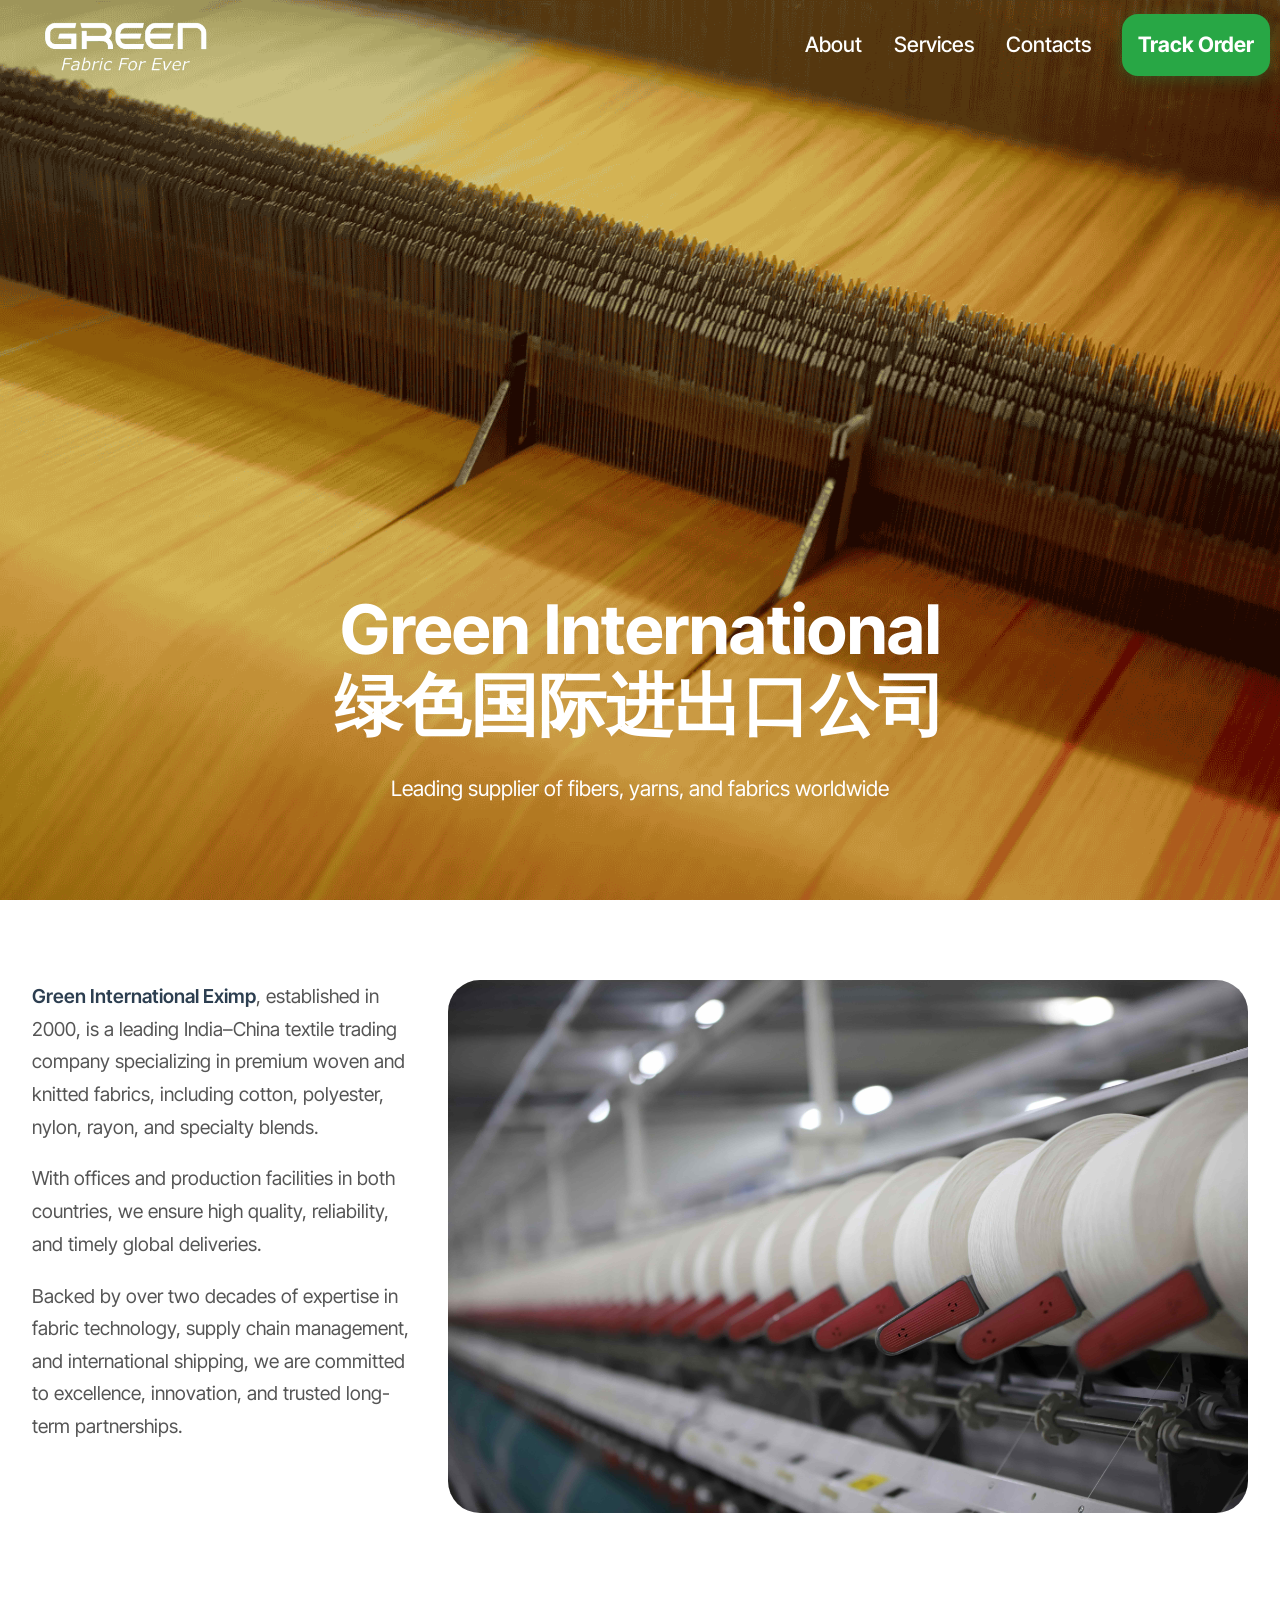
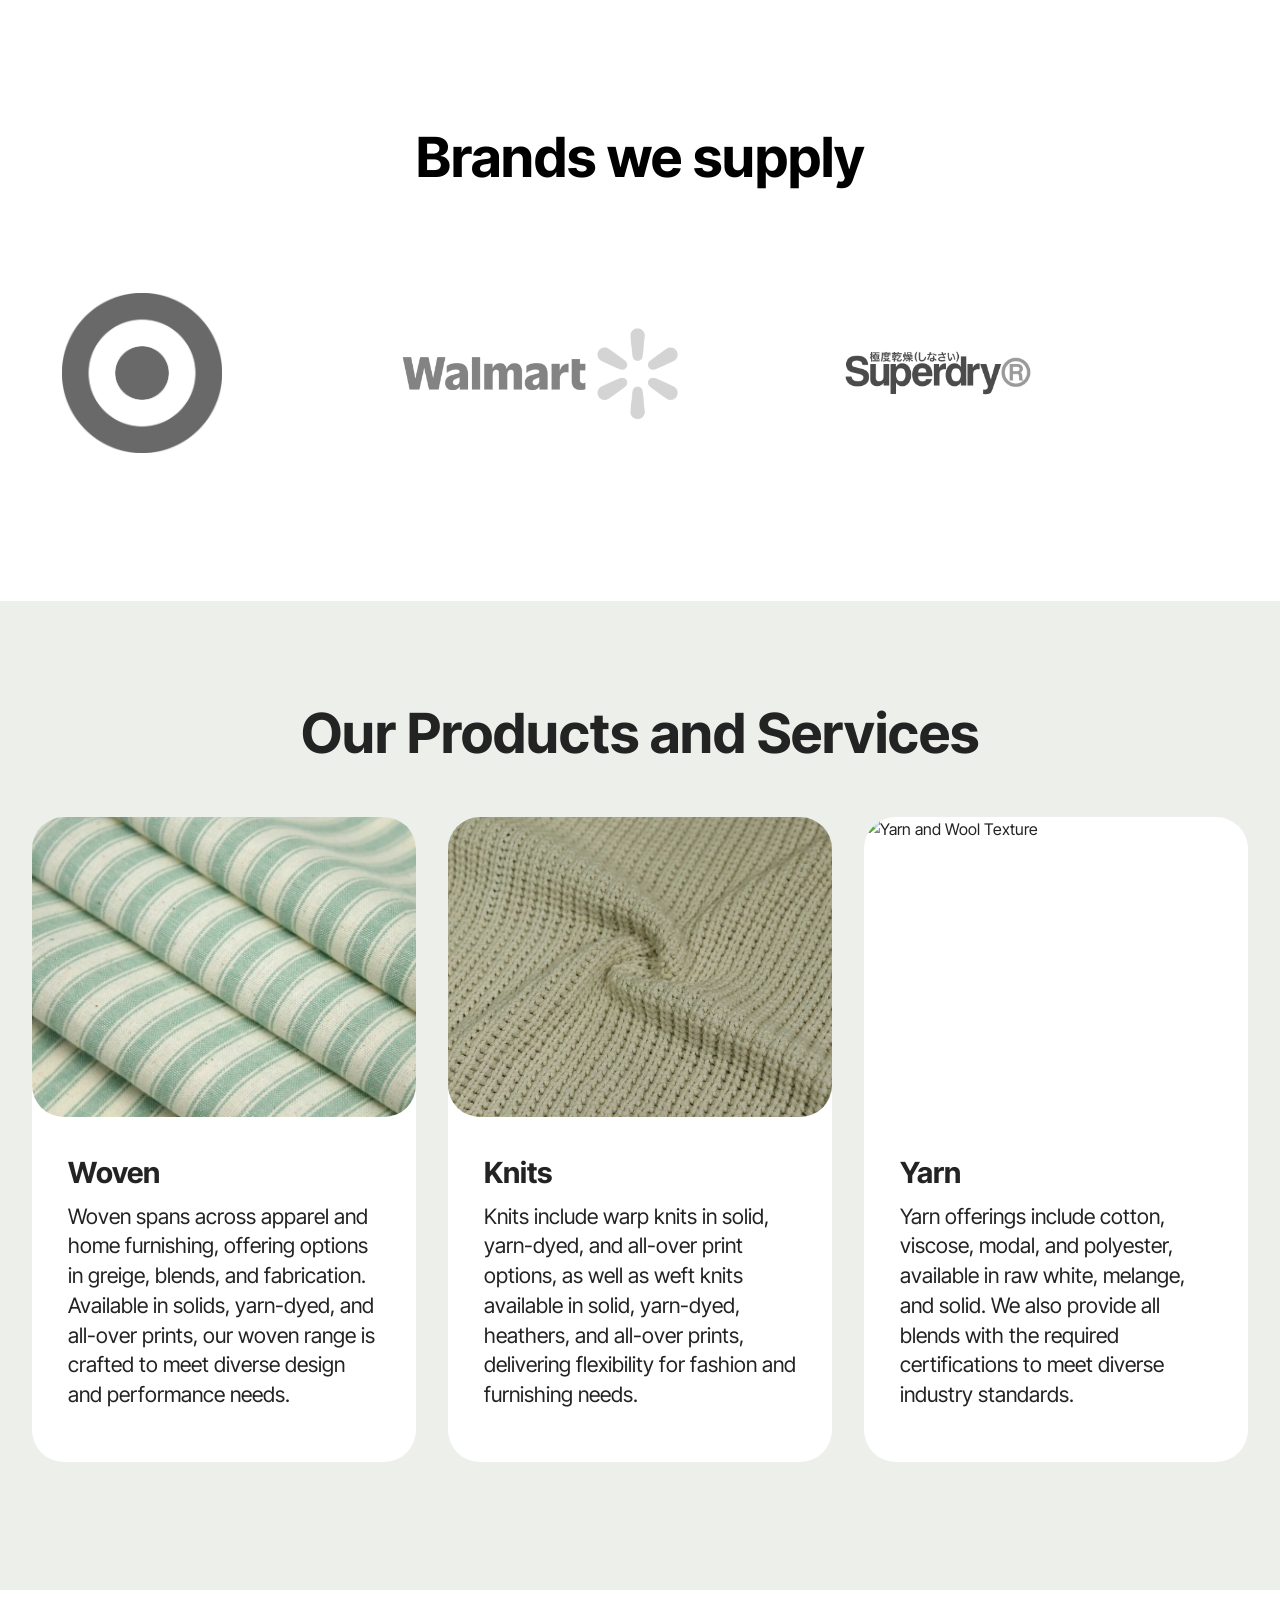
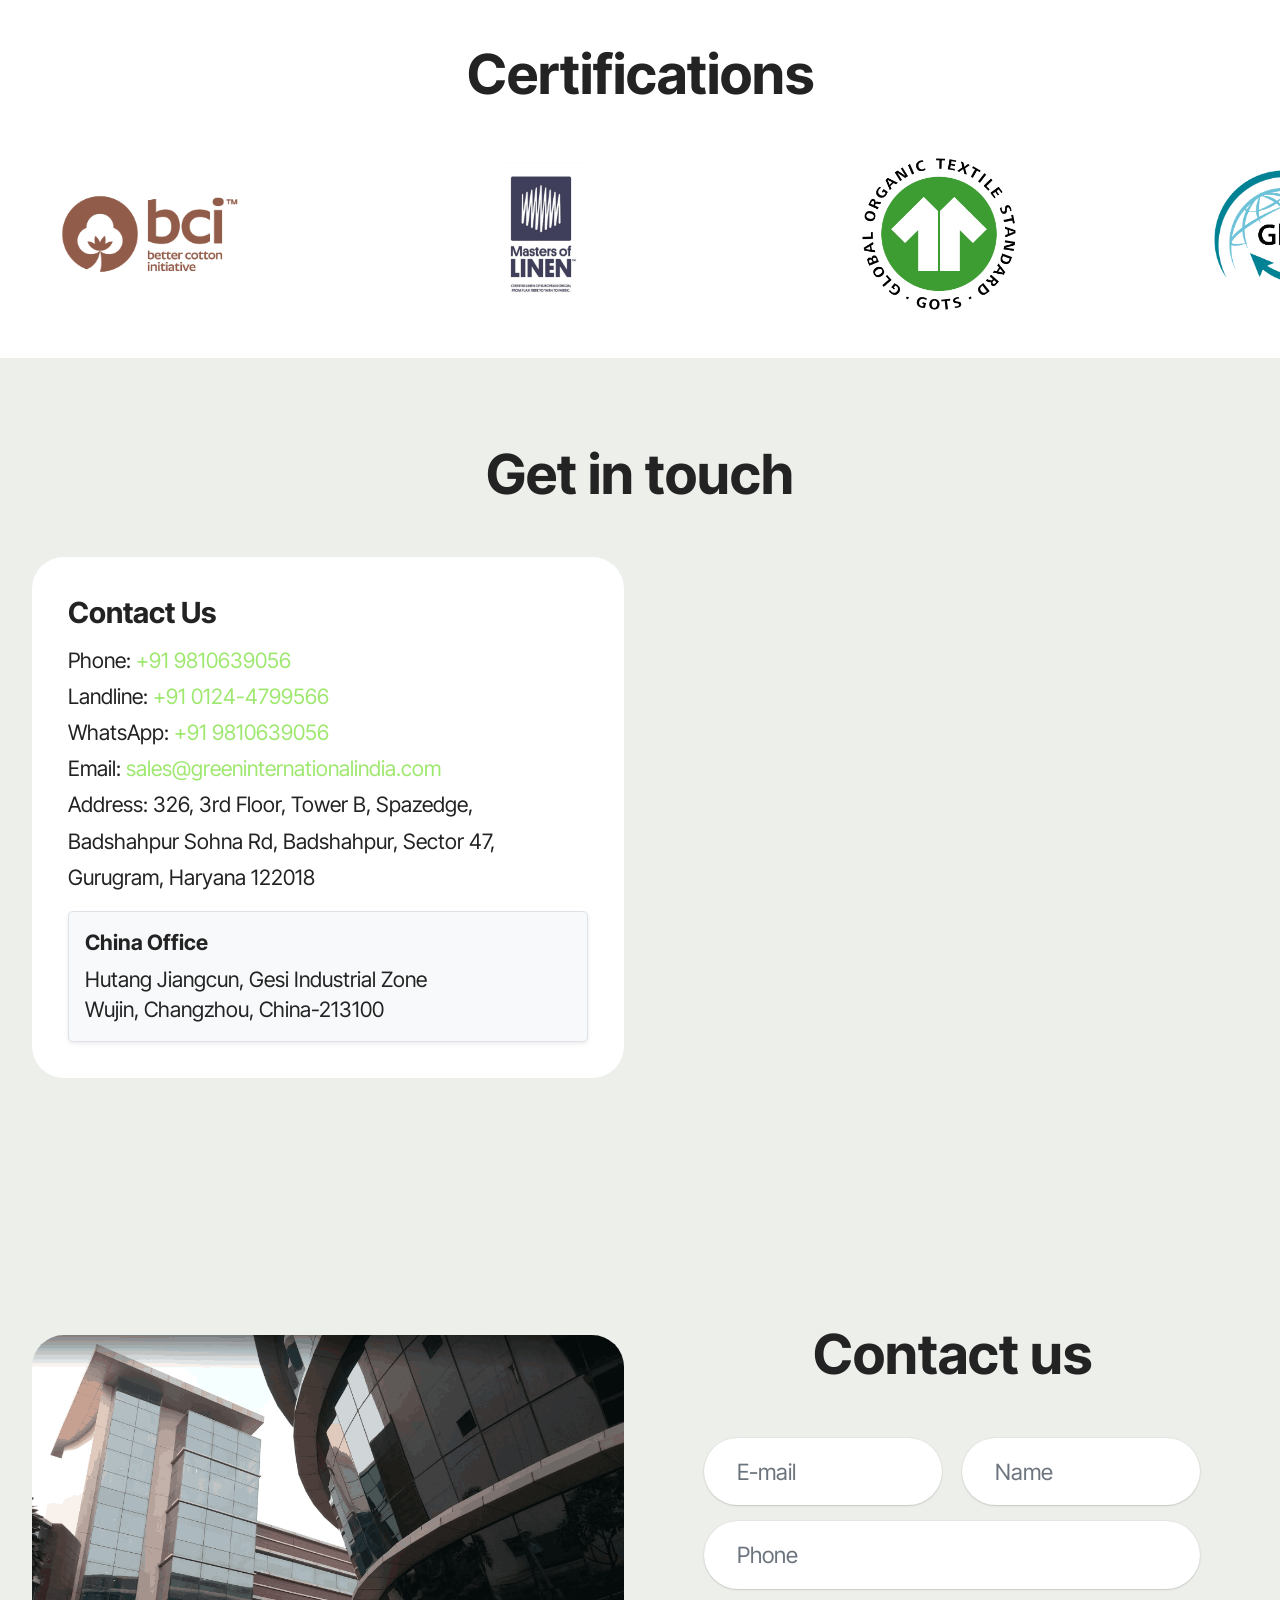
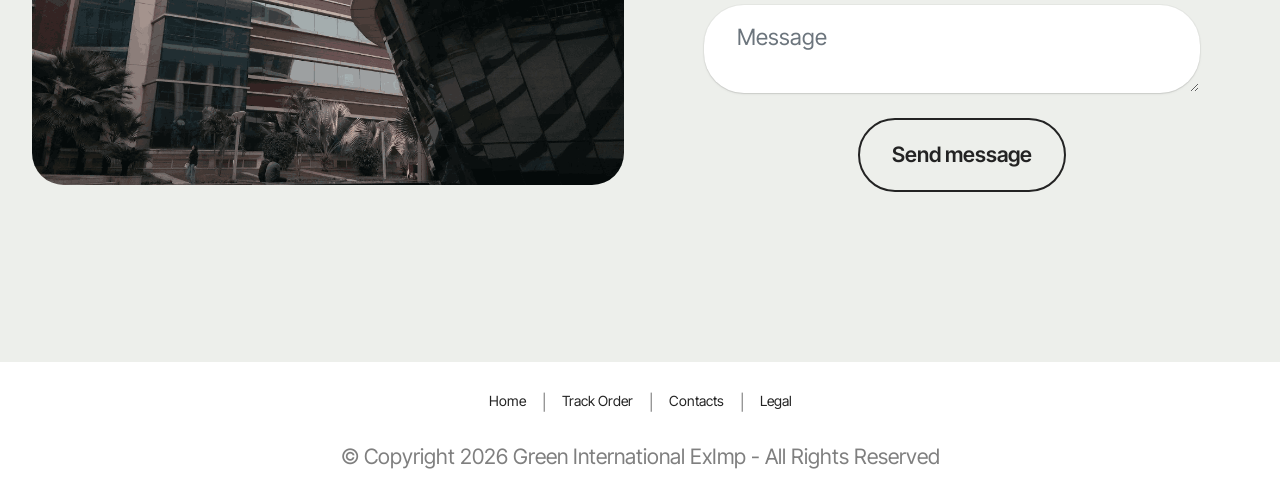
==== commit 4b0c6e91: "google-page-index-fix + SEO optimizations" ====
--- a/index.html
+++ b/index.html
@@ -6,6 +6,7 @@
   <meta http-equiv="X-UA-Compatible" content="IE=edge">
   <meta name="viewport" content="width=device-width, initial-scale=1, minimum-scale=1">
   <link rel="shortcut icon" href="assets/green-logo-g.png" type="image/x-icon">
+  <link rel="apple-touch-icon" href="assets/images/green-logo.png">
   <meta name="description"
     content="Green International Eximp is a leading textile trading company specializing in premium fibers, yarns, and fabrics with over 20 years of expertise in India and China.">
   <meta name="keywords"
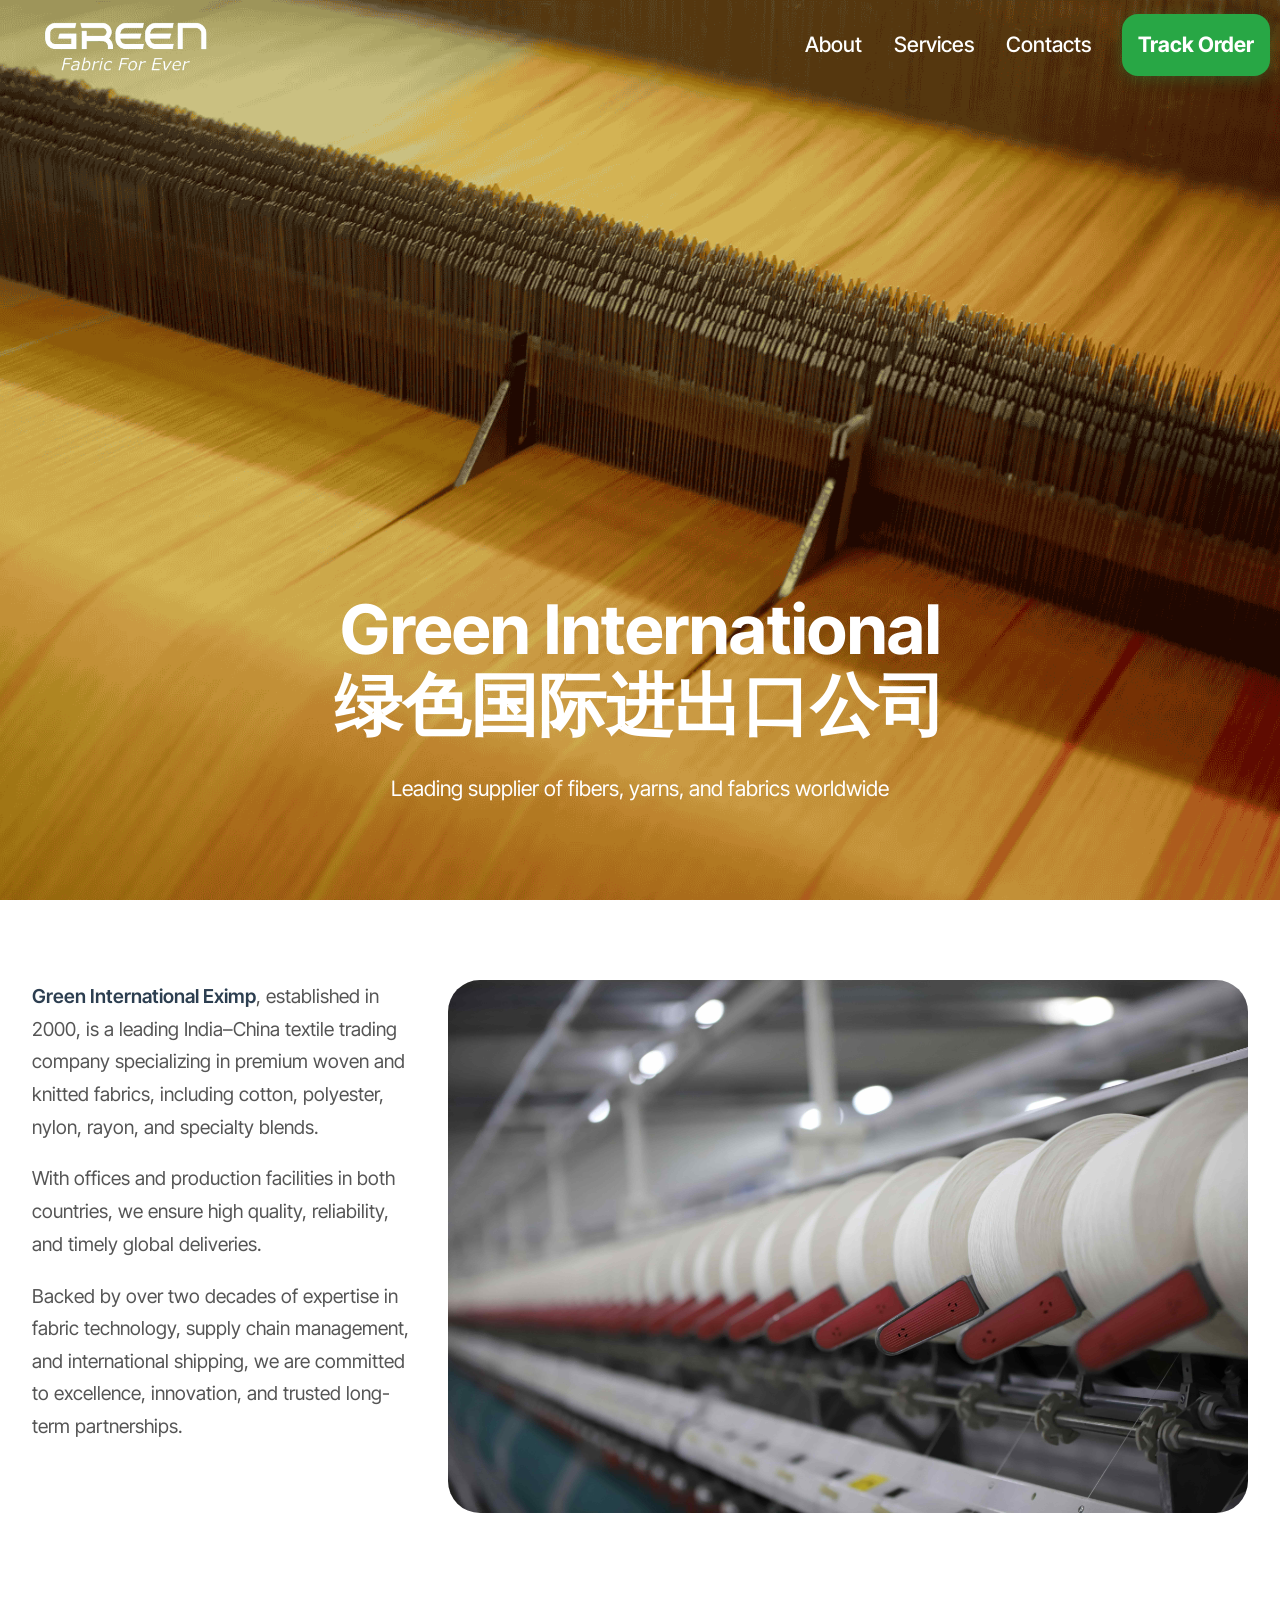
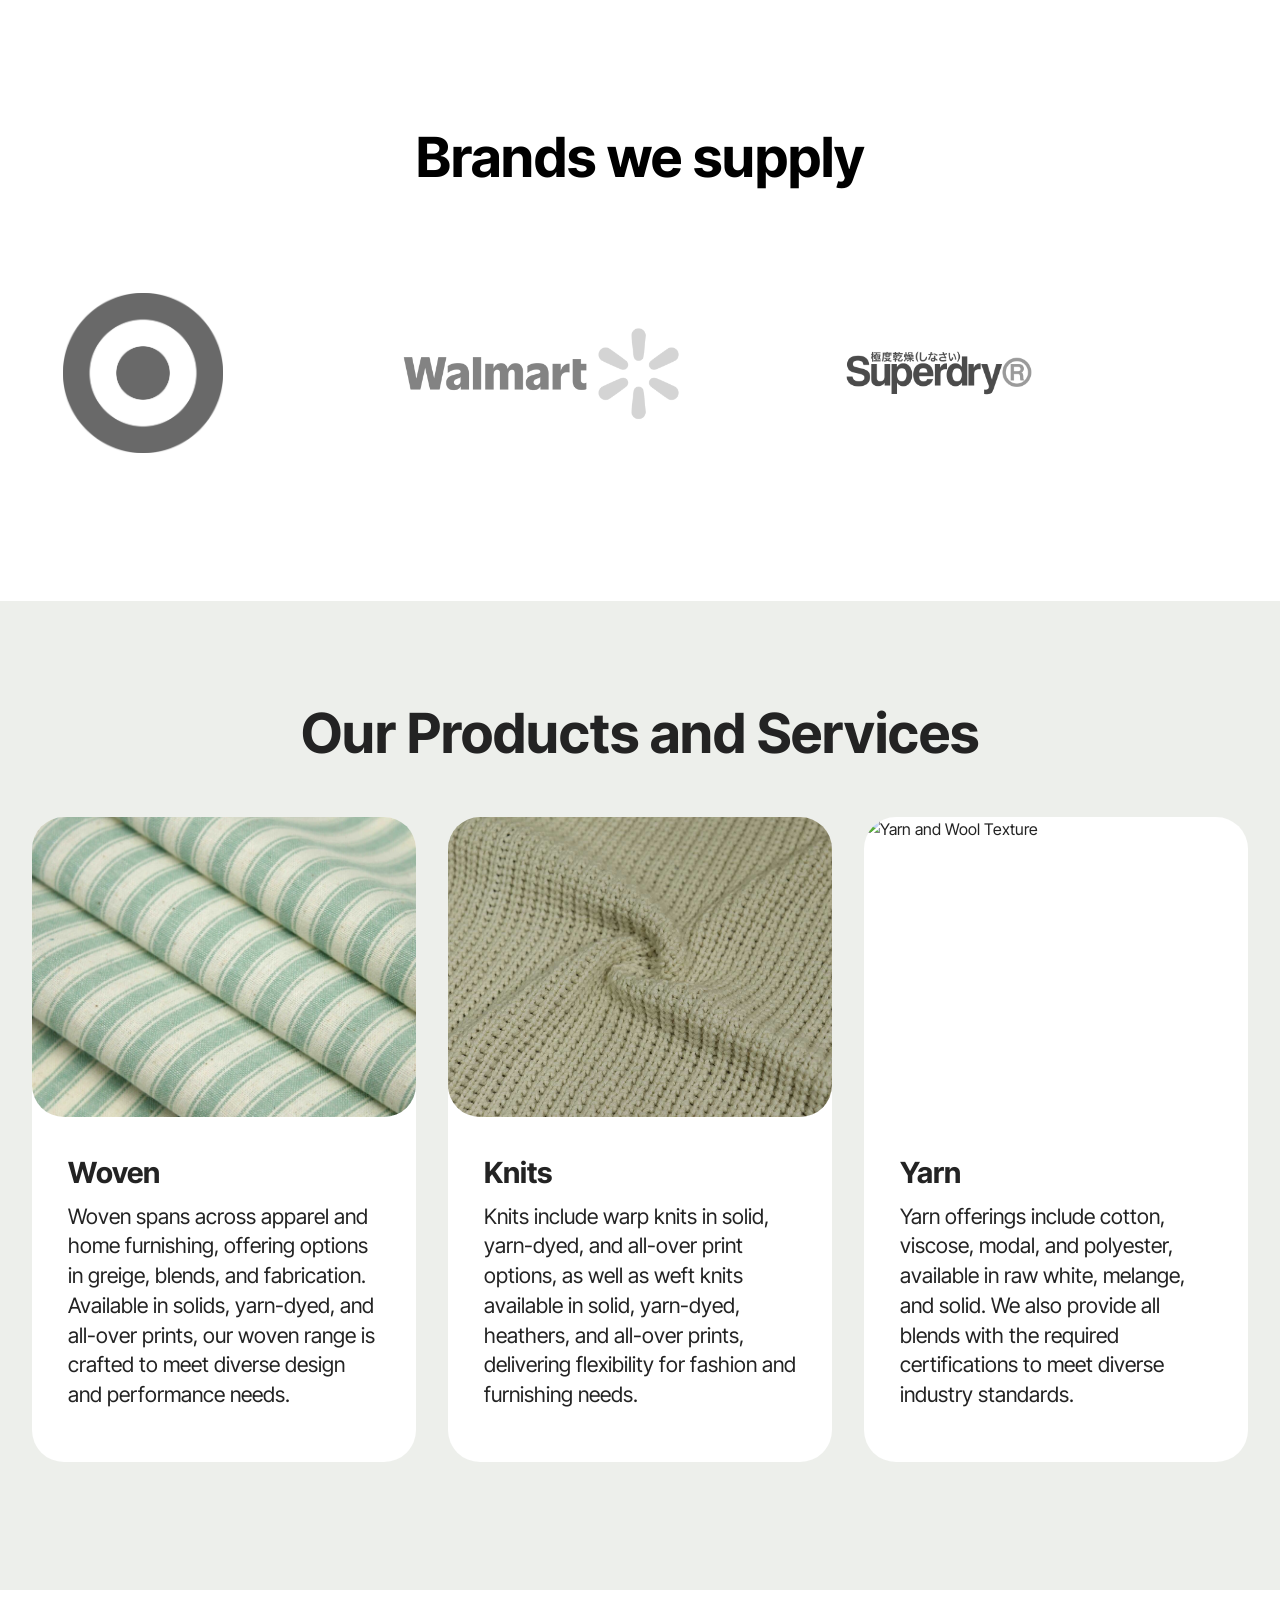
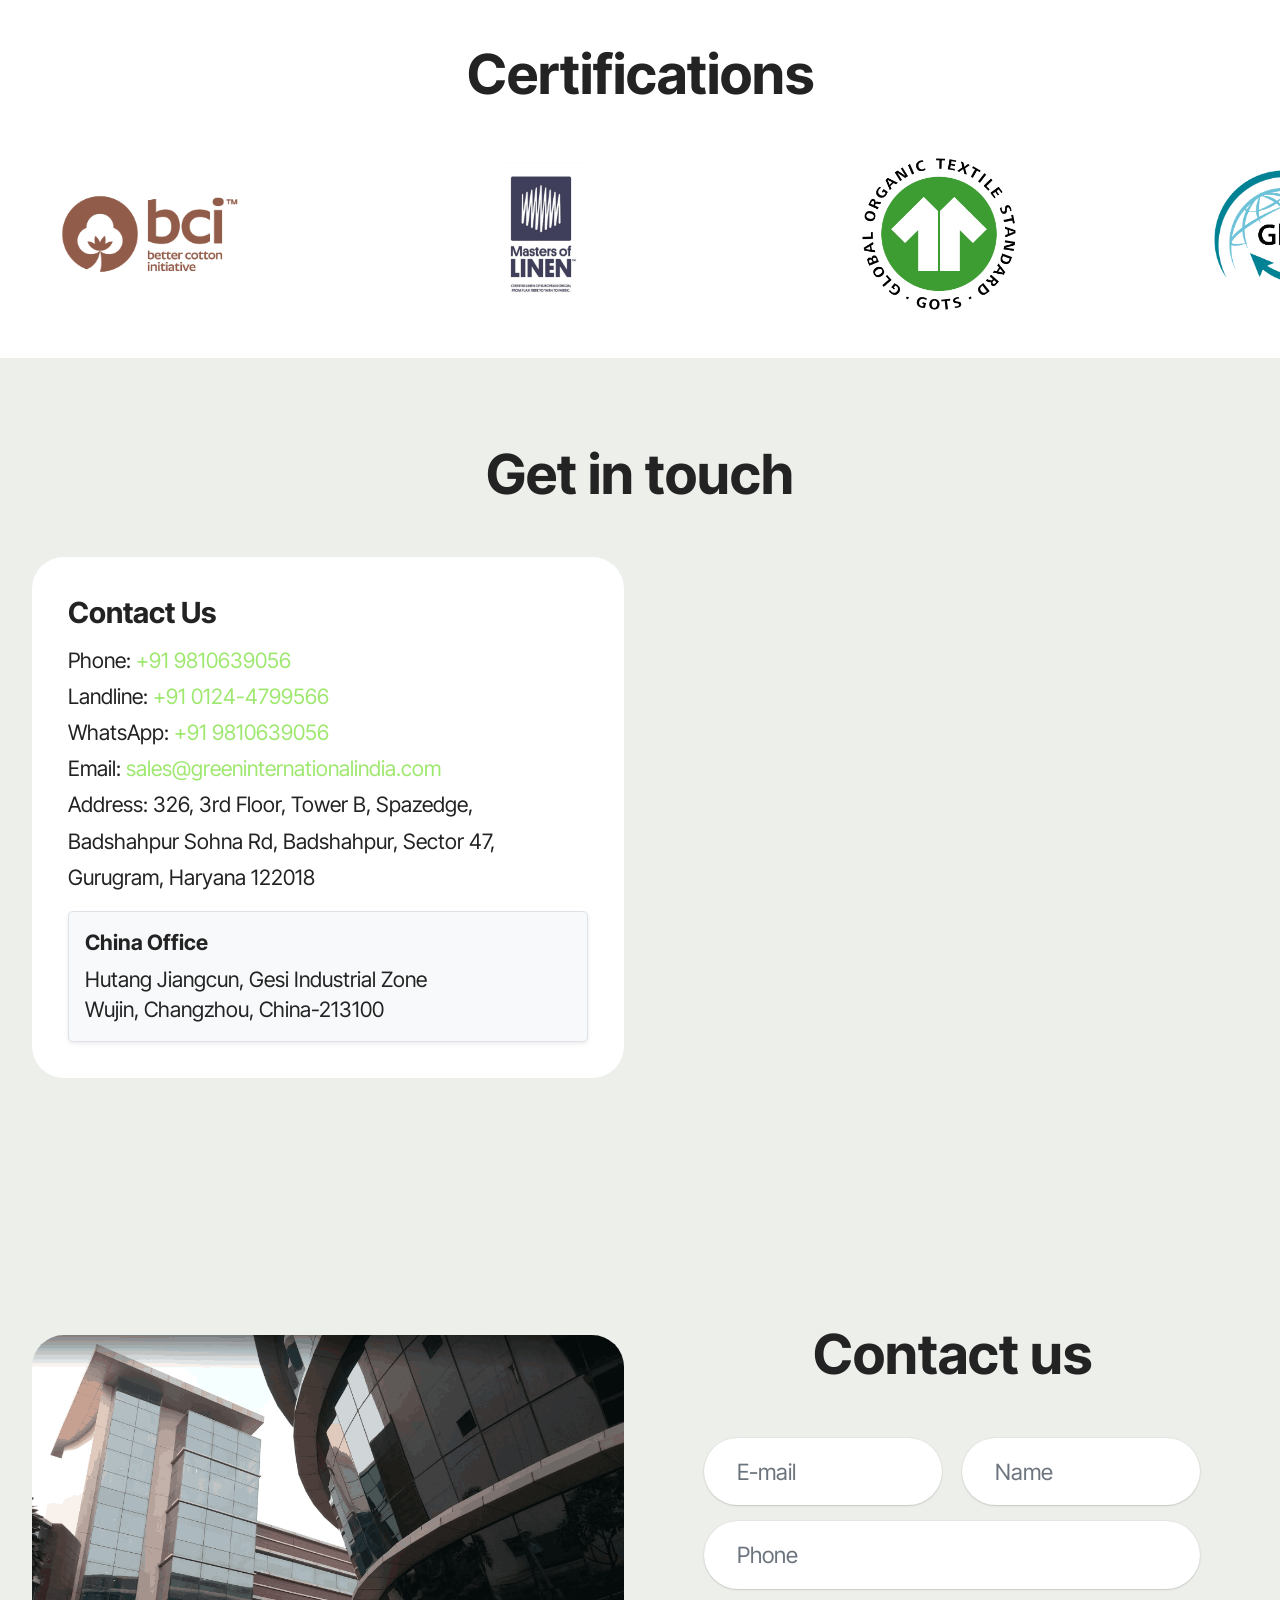
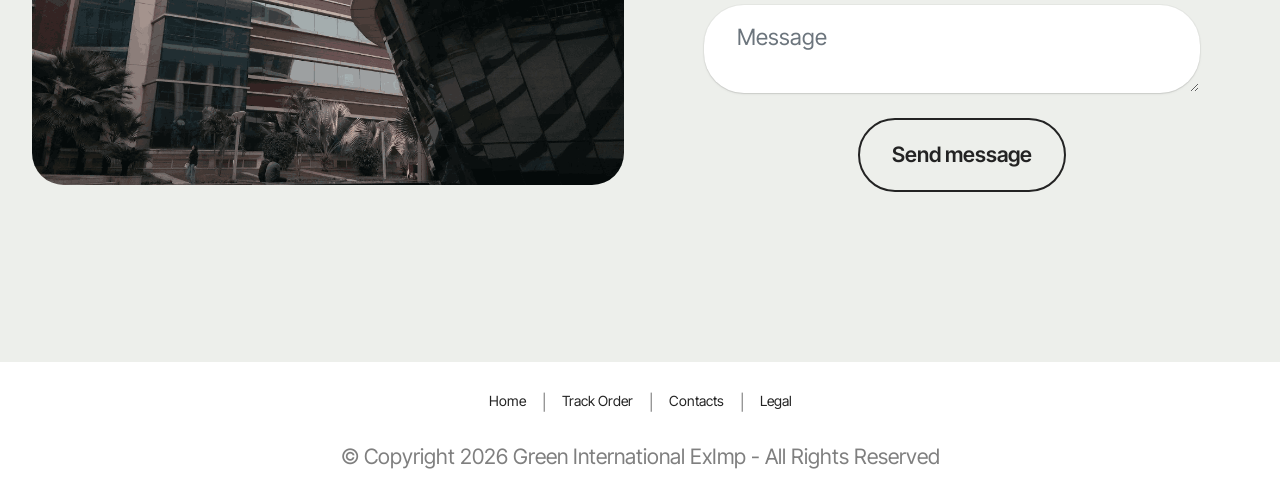
==== commit 959888d7: "index fix" ====
--- a/index.html
+++ b/index.html
@@ -209,7 +209,7 @@
       <div class="container">
         <div class="navbar-brand">
           <span class="navbar-logo">
-            <a href="index.html">
+            <a href="/">
               <img src="assets/images/green-logo.png" alt="Green International Logo" style="height: 4rem;">
             </a>
           </span>
@@ -228,14 +228,14 @@
         <div class="collapse navbar-collapse opacityScrollOff" id="navbarSupportedContent">
           <ul class="navbar-nav nav-dropdown nav-right" data-app-modern-menu="true">
             <li class="nav-item">
-              <a class="nav-link link text-white text-primary display-4" href="index.html#image05-c">About</a>
+              <a class="nav-link link text-white text-primary display-4" href="/#image05-c">About</a>
             </li>
             <li class="nav-item">
-              <a class="nav-link link text-white text-primary display-4" href="index.html#features06-8"
+              <a class="nav-link link text-white text-primary display-4" href="/#features06-8"
                 aria-expanded="false">Services</a>
             </li>
             <li class="nav-item">
-              <a class="nav-link link text-white text-primary display-4" href="index.html#contacts02-9">Contacts</a>
+              <a class="nav-link link text-white text-primary display-4" href="/#contacts02-9">Contacts</a>
             </li>
             <li class="nav-item" id="tracker-nav-item" style="margin-left: 15px !important;">
               <a class="nav-link link display-4 nav-track-btn" href="tracker.html"
@@ -614,11 +614,11 @@
       <div class="media-container-row align-center">
         <div class="col-12">
           <div class="mb-4 d-flex justify-content-center flex-wrap gap-3">
-            <a href="index.html" class="text-black small text-decoration-none">Home</a>
+            <a href="/" class="text-black small text-decoration-none">Home</a>
             <span class="text-black-50" style="color: rgba(0,0,0,0.5);">|</span>
             <a href="tracker.html" class="text-black small text-decoration-none">Track Order</a>
             <span class="text-black-50" style="color: rgba(0,0,0,0.5);">|</span>
-            <a href="index.html#contacts02-9" class="text-black small text-decoration-none">Contacts</a>
+            <a href="/#contacts02-9" class="text-black small text-decoration-none">Contacts</a>
             <span class="text-black-50" style="color: rgba(0,0,0,0.5);">|</span>
             <a href="legal.html" class="text-black small text-decoration-none">Legal</a>
           </div>
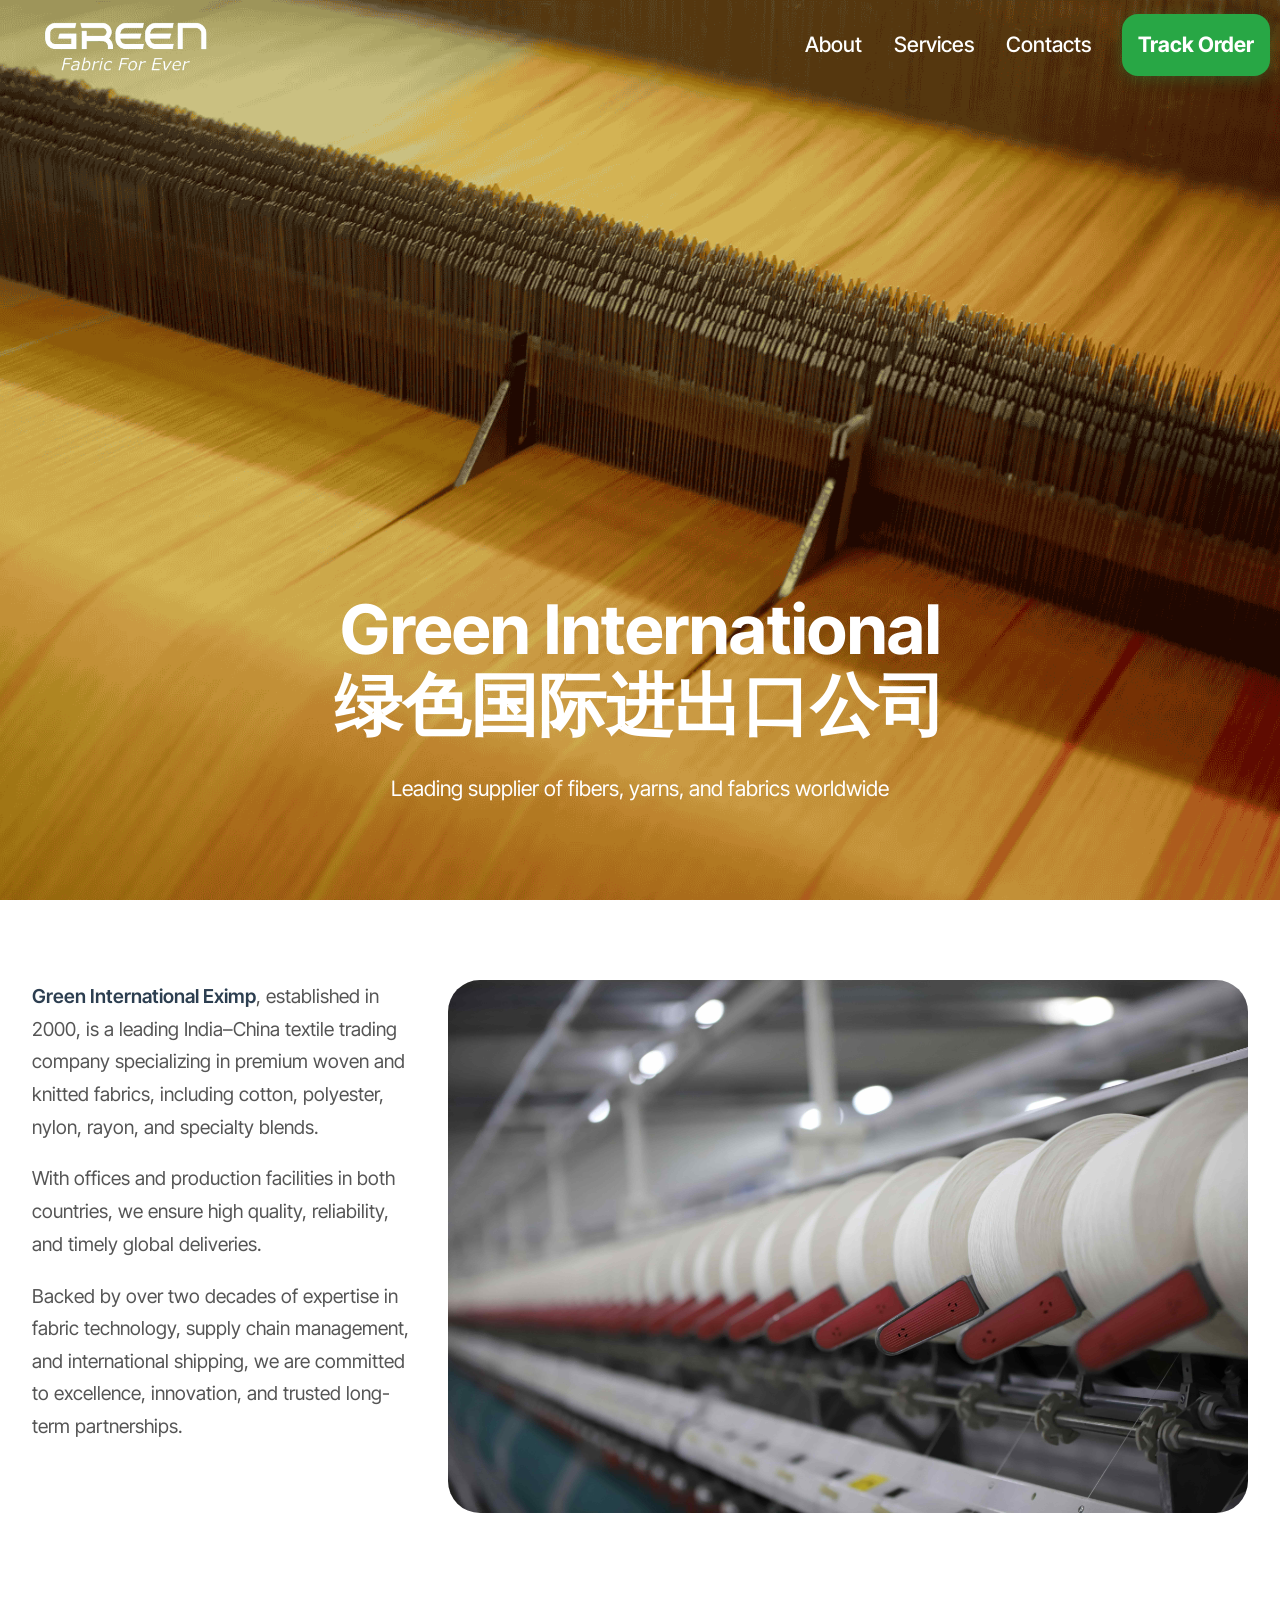
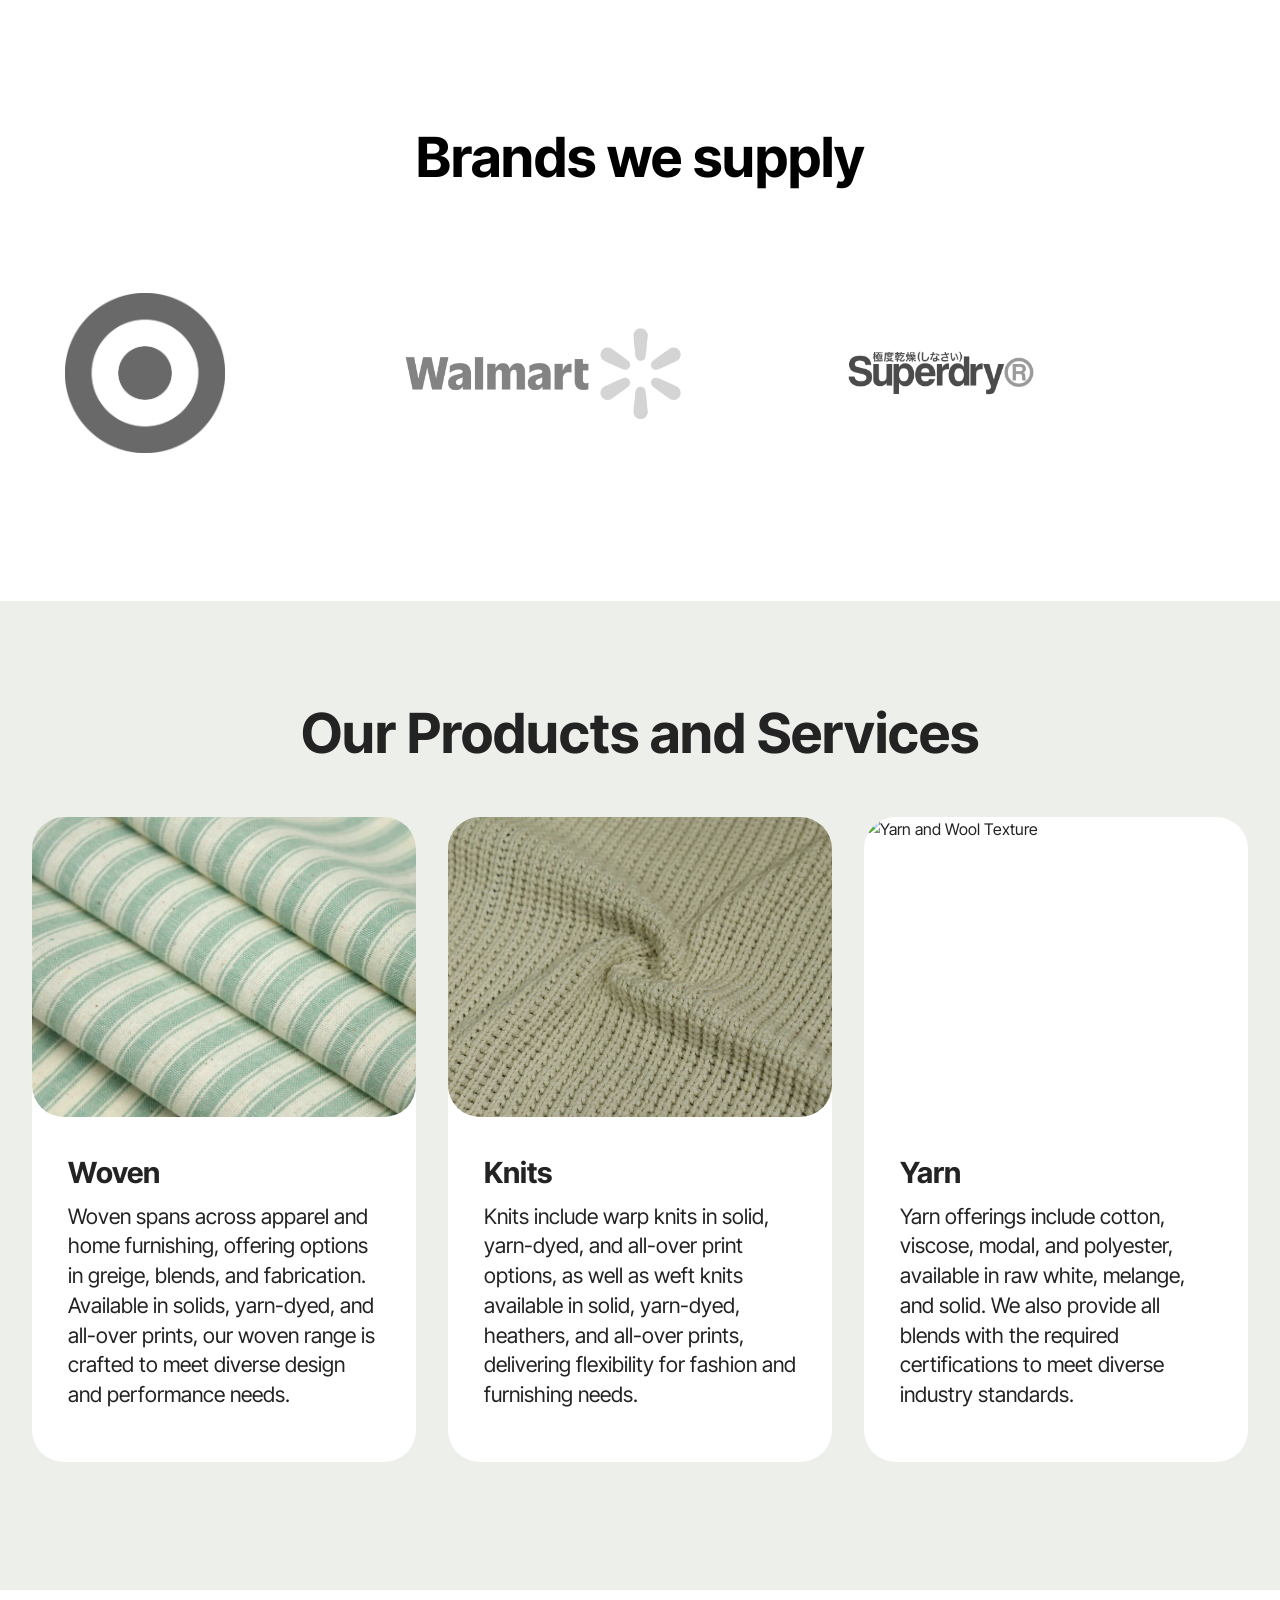
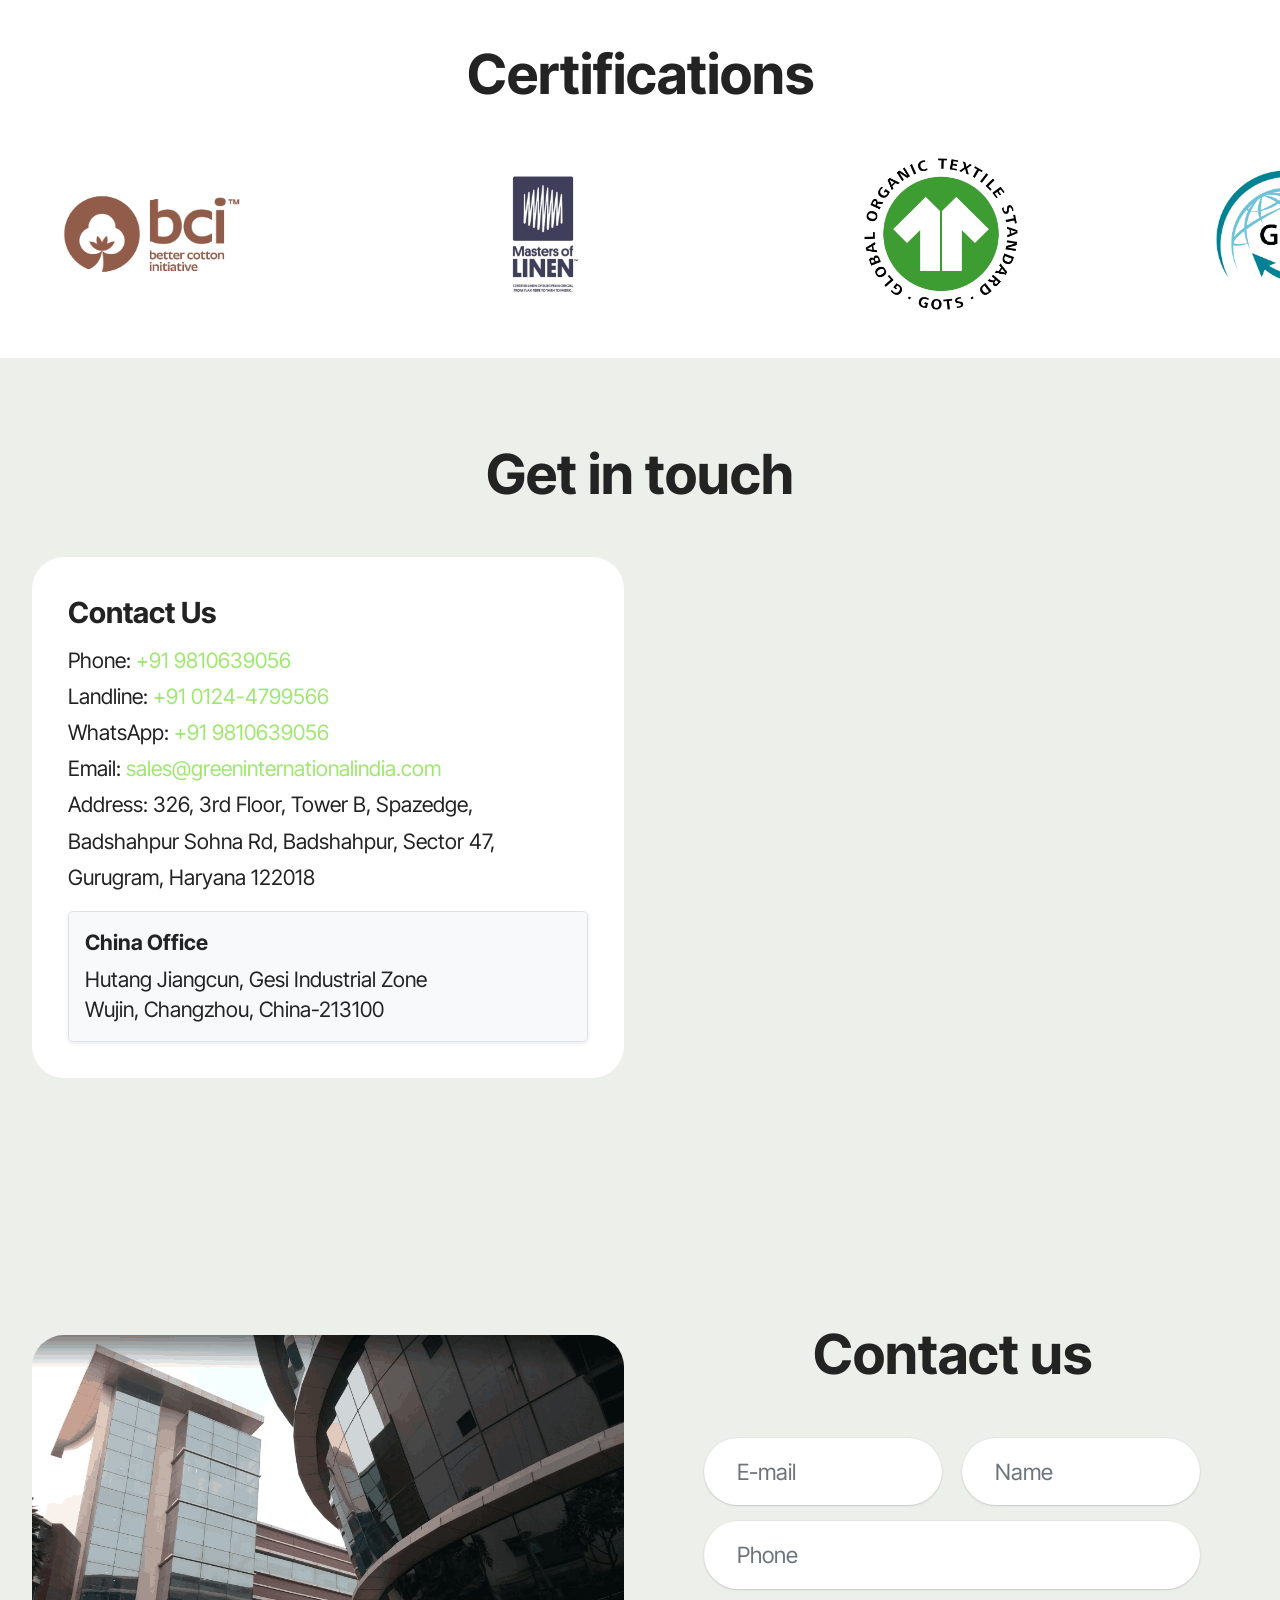
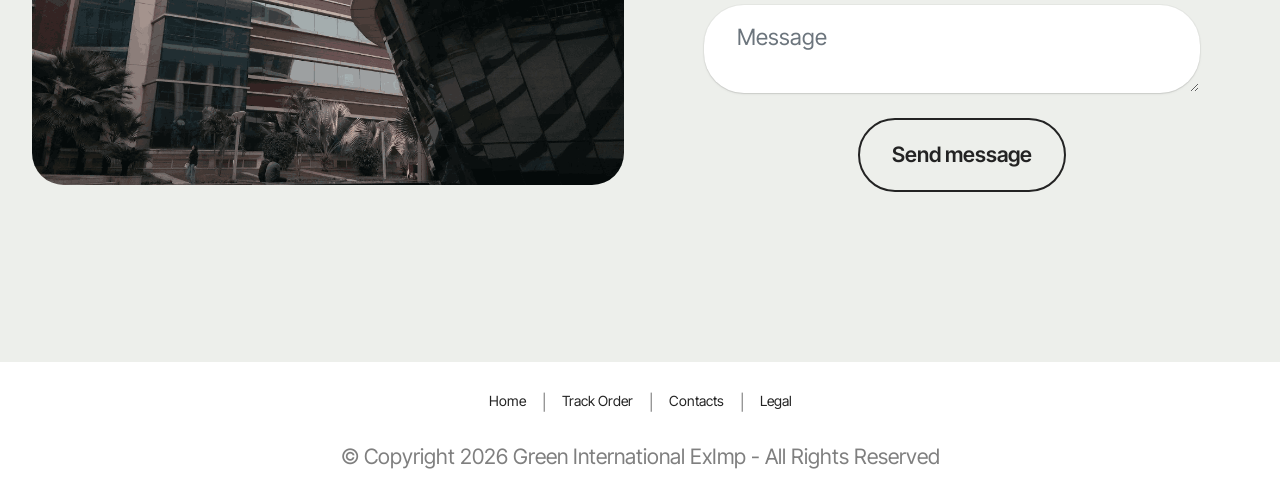
==== commit 04c030df: "index-fix-local" ====
--- a/index.html
+++ b/index.html
@@ -209,7 +209,7 @@
       <div class="container">
         <div class="navbar-brand">
           <span class="navbar-logo">
-            <a href="/">
+            <a href="index.html">
               <img src="assets/images/green-logo.png" alt="Green International Logo" style="height: 4rem;">
             </a>
           </span>
@@ -228,14 +228,14 @@
         <div class="collapse navbar-collapse opacityScrollOff" id="navbarSupportedContent">
           <ul class="navbar-nav nav-dropdown nav-right" data-app-modern-menu="true">
             <li class="nav-item">
-              <a class="nav-link link text-white text-primary display-4" href="/#image05-c">About</a>
+              <a class="nav-link link text-white text-primary display-4" href="index.html#image05-c">About</a>
             </li>
             <li class="nav-item">
-              <a class="nav-link link text-white text-primary display-4" href="/#features06-8"
+              <a class="nav-link link text-white text-primary display-4" href="index.html#features06-8"
                 aria-expanded="false">Services</a>
             </li>
             <li class="nav-item">
-              <a class="nav-link link text-white text-primary display-4" href="/#contacts02-9">Contacts</a>
+              <a class="nav-link link text-white text-primary display-4" href="index.html#contacts02-9">Contacts</a>
             </li>
             <li class="nav-item" id="tracker-nav-item" style="margin-left: 15px !important;">
               <a class="nav-link link display-4 nav-track-btn" href="tracker.html"
@@ -614,11 +614,11 @@
       <div class="media-container-row align-center">
         <div class="col-12">
           <div class="mb-4 d-flex justify-content-center flex-wrap gap-3">
-            <a href="/" class="text-black small text-decoration-none">Home</a>
+            <a href="index.html" class="text-black small text-decoration-none">Home</a>
             <span class="text-black-50" style="color: rgba(0,0,0,0.5);">|</span>
             <a href="tracker.html" class="text-black small text-decoration-none">Track Order</a>
             <span class="text-black-50" style="color: rgba(0,0,0,0.5);">|</span>
-            <a href="/#contacts02-9" class="text-black small text-decoration-none">Contacts</a>
+            <a href="index.html#contacts02-9" class="text-black small text-decoration-none">Contacts</a>
             <span class="text-black-50" style="color: rgba(0,0,0,0.5);">|</span>
             <a href="legal.html" class="text-black small text-decoration-none">Legal</a>
           </div>
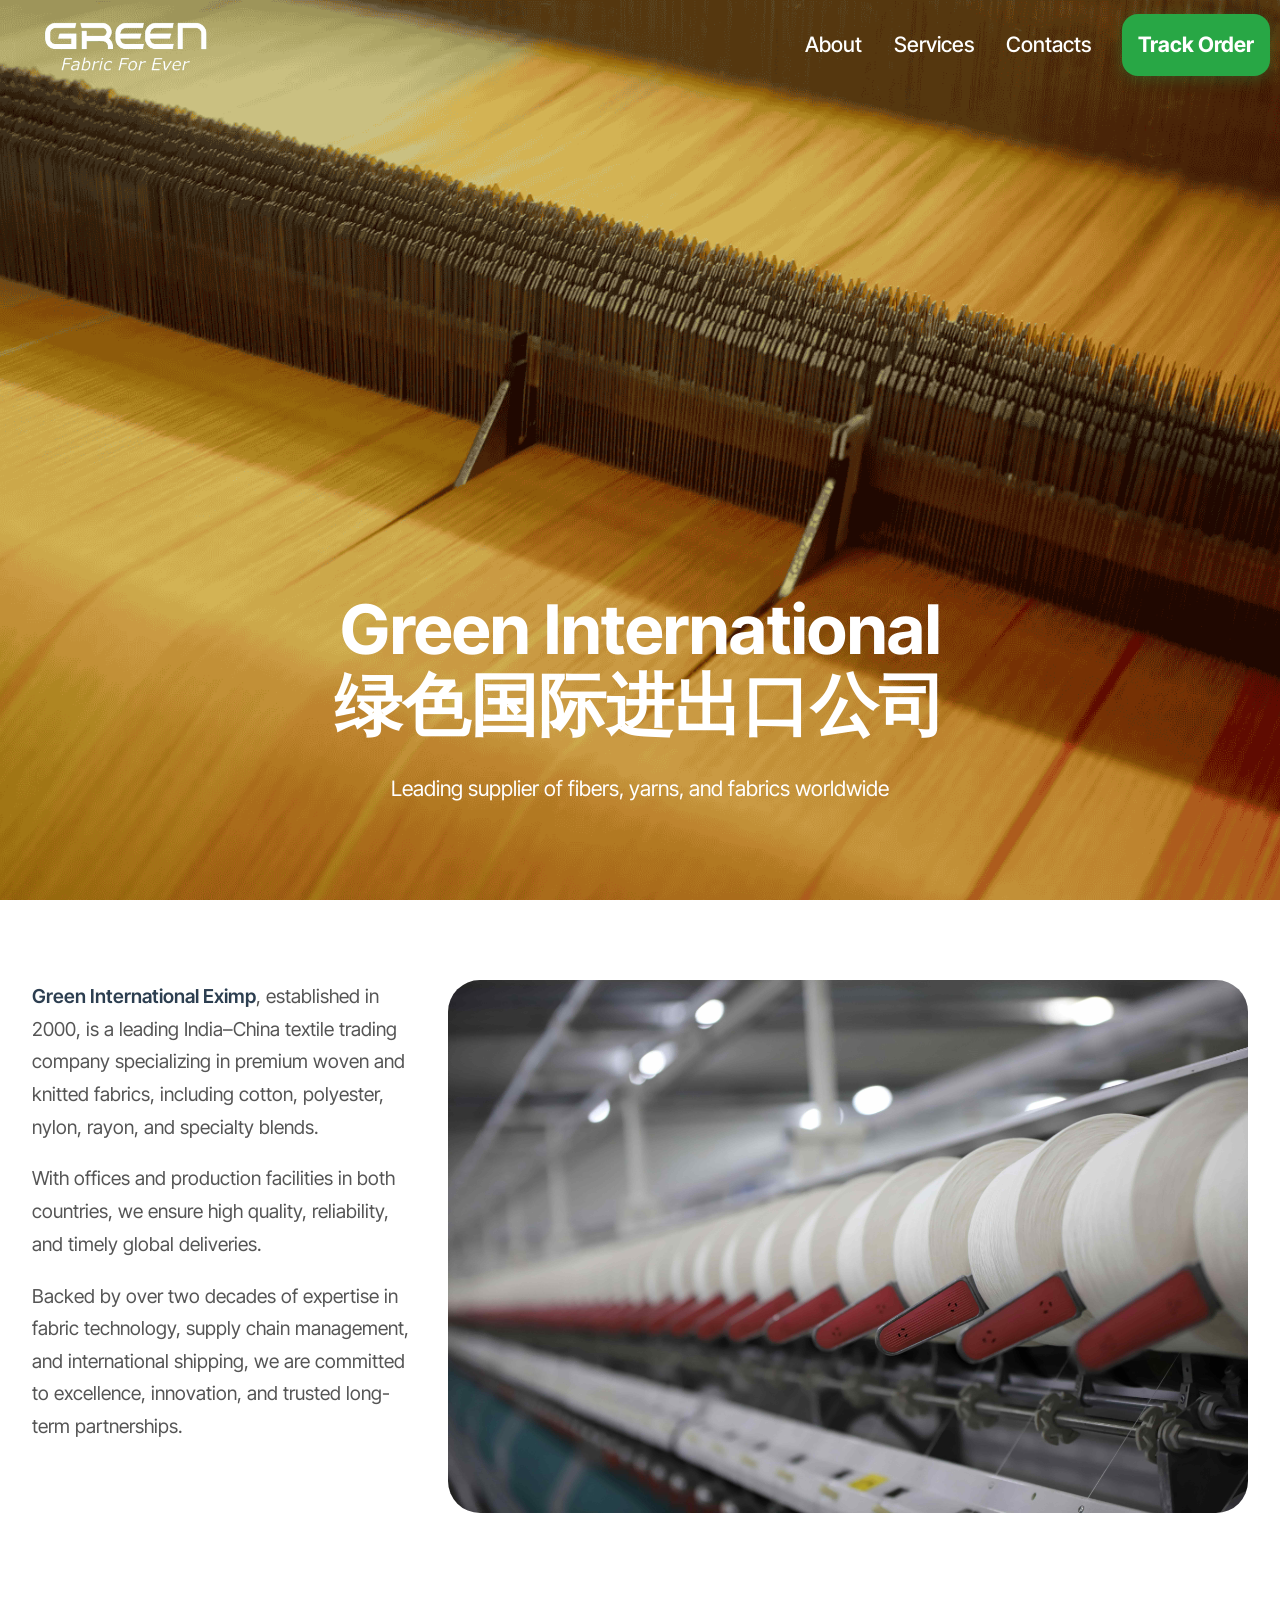
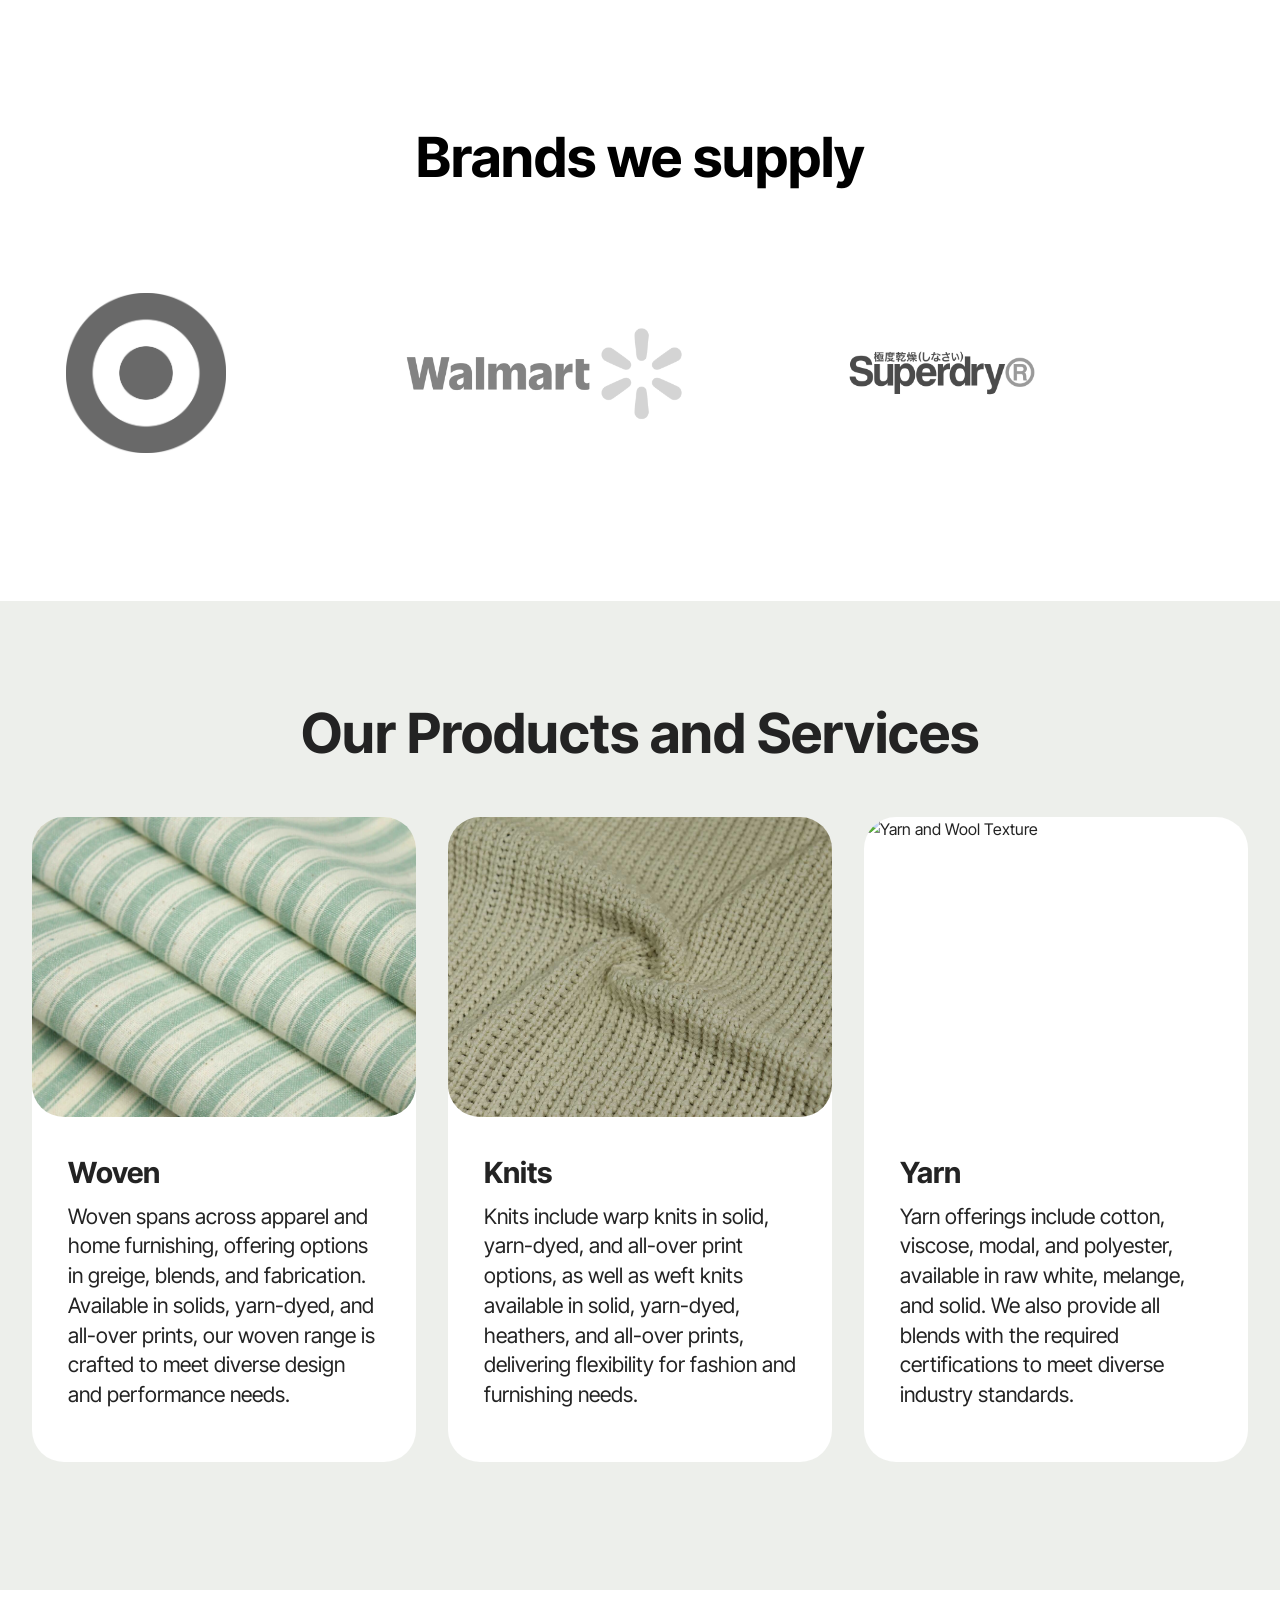
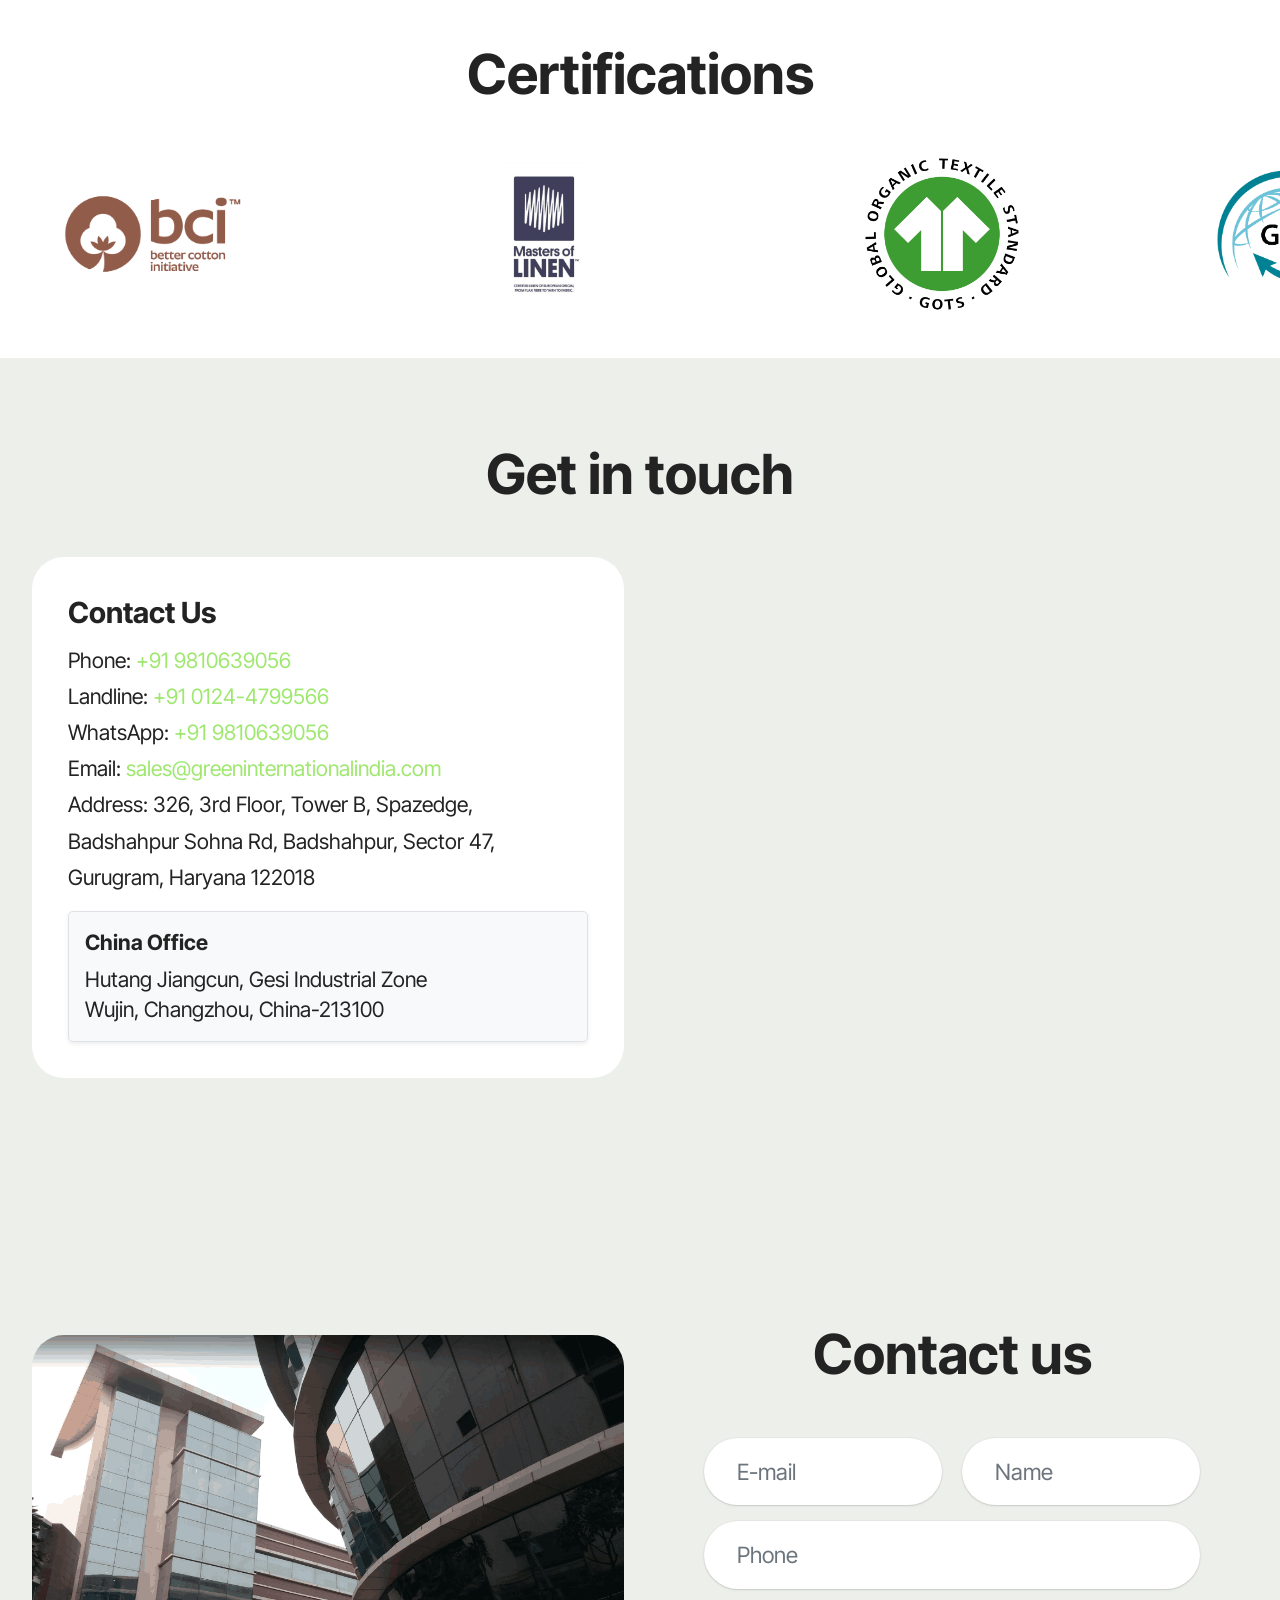
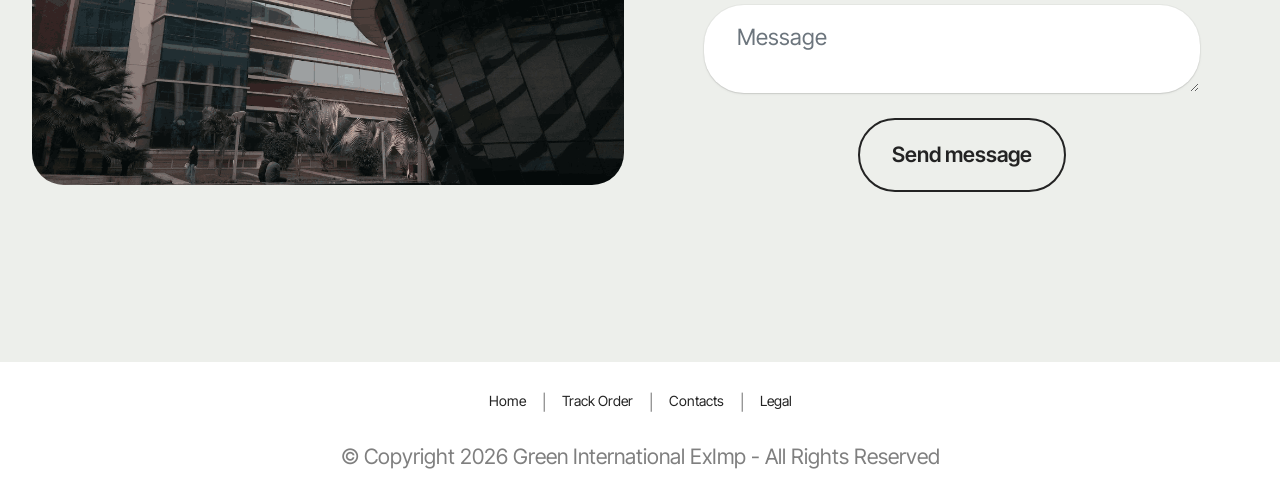
==== commit f7499171: "index-fix-re" ====
--- a/index.html
+++ b/index.html
@@ -209,7 +209,7 @@
       <div class="container">
         <div class="navbar-brand">
           <span class="navbar-logo">
-            <a href="index.html">
+            <a href="/">
               <img src="assets/images/green-logo.png" alt="Green International Logo" style="height: 4rem;">
             </a>
           </span>
@@ -228,14 +228,14 @@
         <div class="collapse navbar-collapse opacityScrollOff" id="navbarSupportedContent">
           <ul class="navbar-nav nav-dropdown nav-right" data-app-modern-menu="true">
             <li class="nav-item">
-              <a class="nav-link link text-white text-primary display-4" href="index.html#image05-c">About</a>
+              <a class="nav-link link text-white text-primary display-4" href="/#image05-c">About</a>
             </li>
             <li class="nav-item">
-              <a class="nav-link link text-white text-primary display-4" href="index.html#features06-8"
+              <a class="nav-link link text-white text-primary display-4" href="/#features06-8"
                 aria-expanded="false">Services</a>
             </li>
             <li class="nav-item">
-              <a class="nav-link link text-white text-primary display-4" href="index.html#contacts02-9">Contacts</a>
+              <a class="nav-link link text-white text-primary display-4" href="/#contacts02-9">Contacts</a>
             </li>
             <li class="nav-item" id="tracker-nav-item" style="margin-left: 15px !important;">
               <a class="nav-link link display-4 nav-track-btn" href="tracker.html"
@@ -614,11 +614,11 @@
       <div class="media-container-row align-center">
         <div class="col-12">
           <div class="mb-4 d-flex justify-content-center flex-wrap gap-3">
-            <a href="index.html" class="text-black small text-decoration-none">Home</a>
+            <a href="/" class="text-black small text-decoration-none">Home</a>
             <span class="text-black-50" style="color: rgba(0,0,0,0.5);">|</span>
             <a href="tracker.html" class="text-black small text-decoration-none">Track Order</a>
             <span class="text-black-50" style="color: rgba(0,0,0,0.5);">|</span>
-            <a href="index.html#contacts02-9" class="text-black small text-decoration-none">Contacts</a>
+            <a href="/#contacts02-9" class="text-black small text-decoration-none">Contacts</a>
             <span class="text-black-50" style="color: rgba(0,0,0,0.5);">|</span>
             <a href="legal.html" class="text-black small text-decoration-none">Legal</a>
           </div>
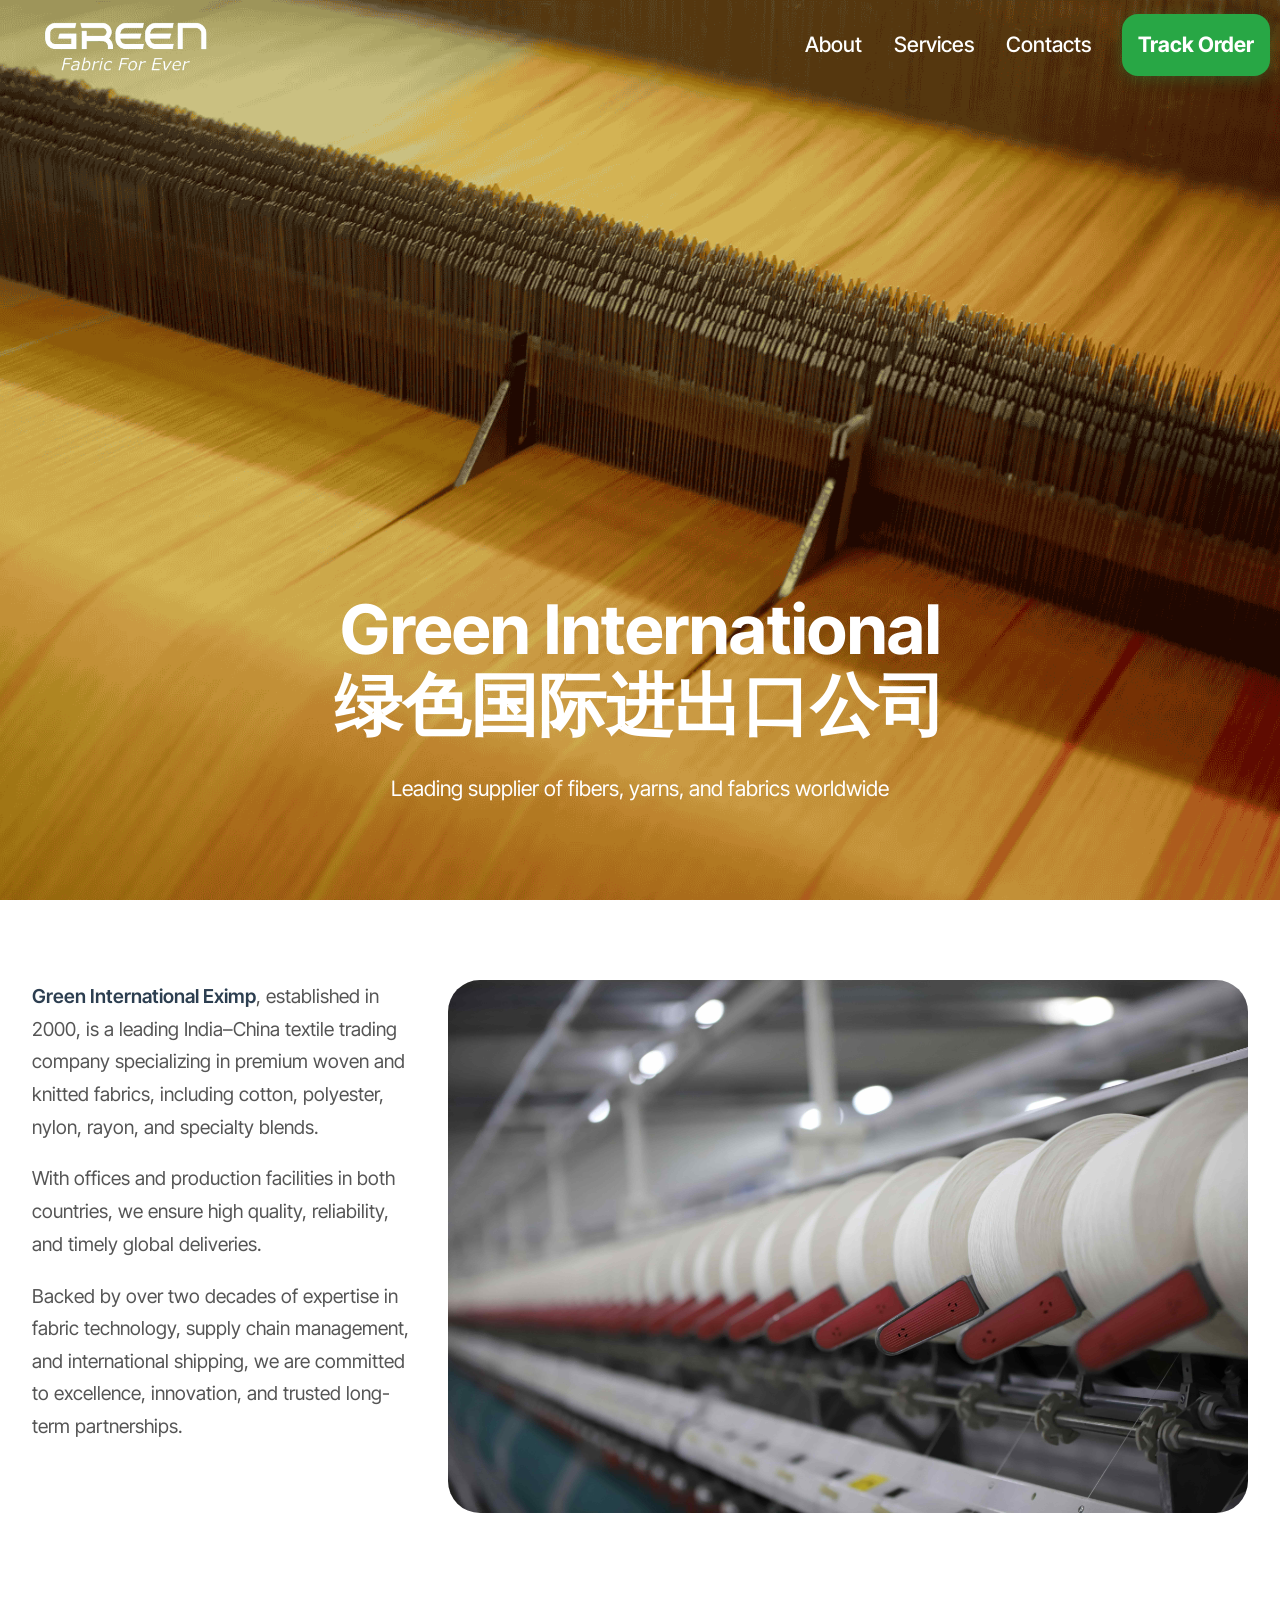
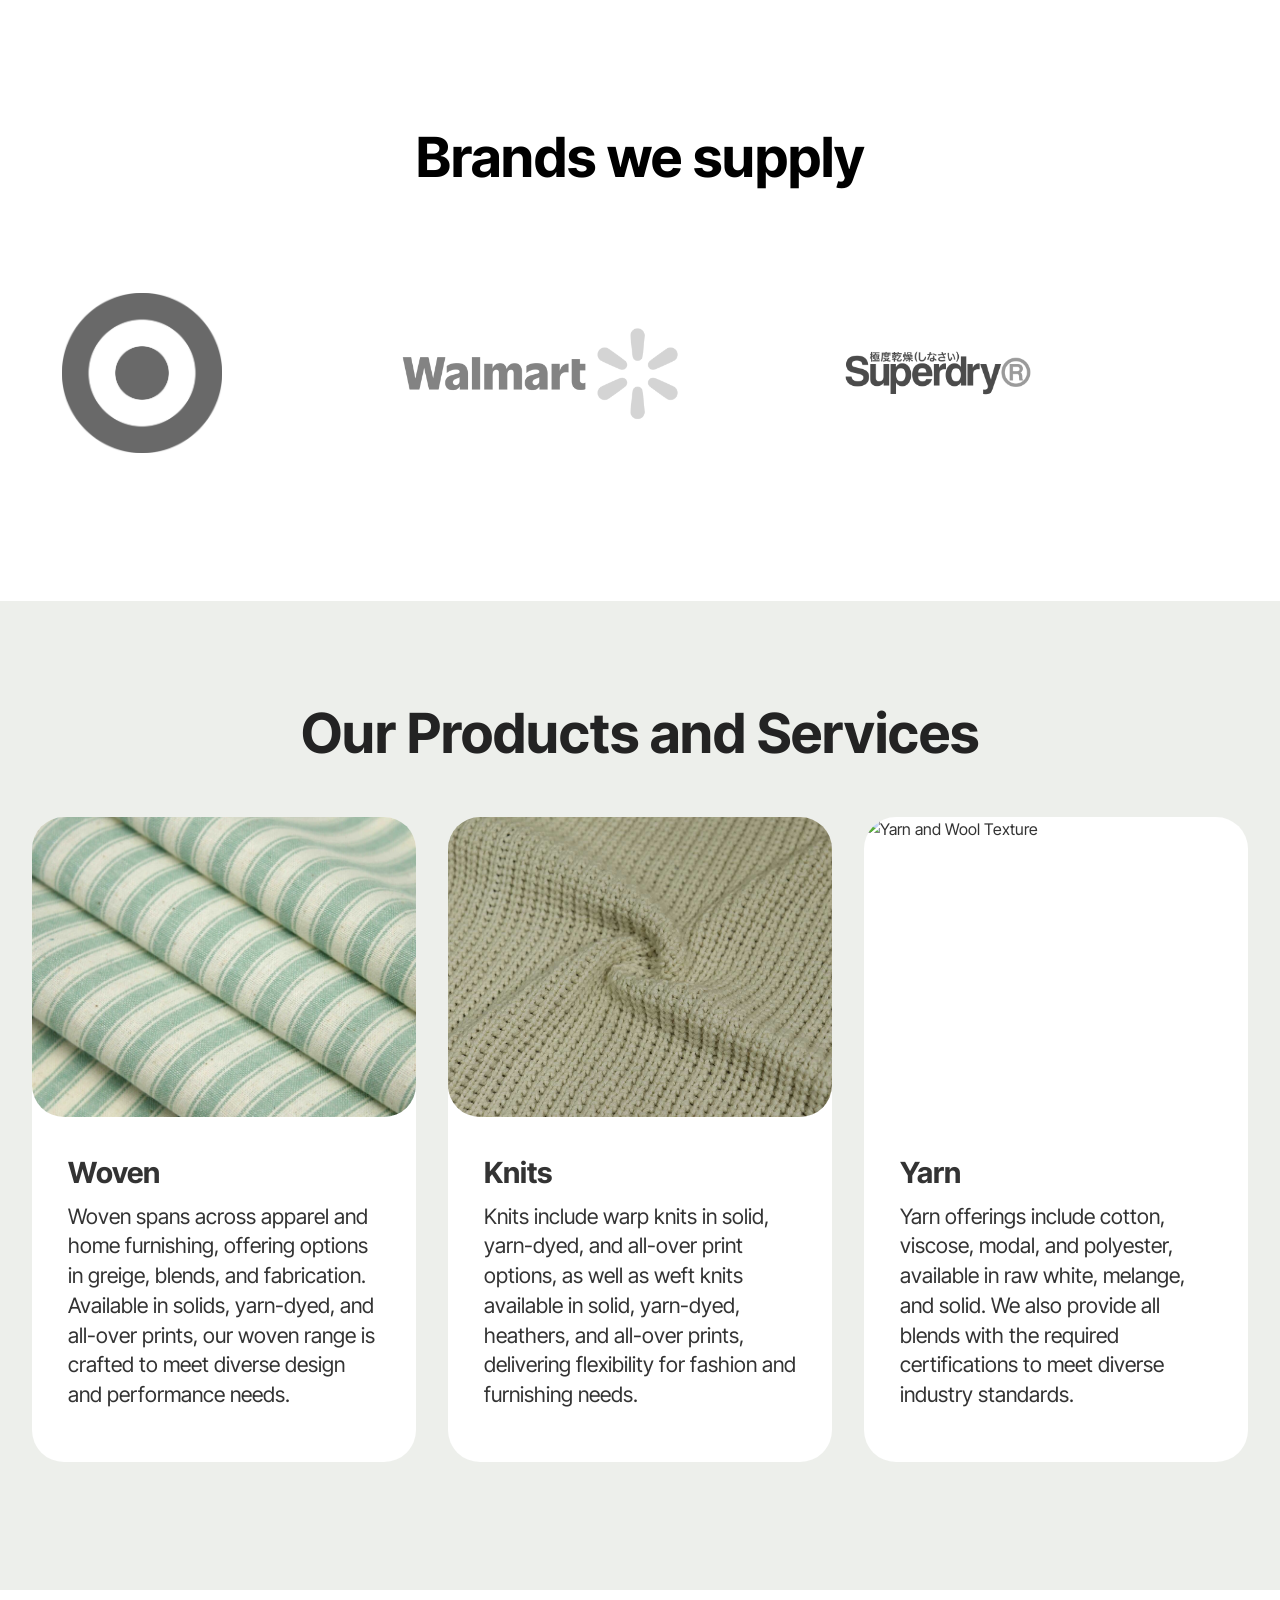
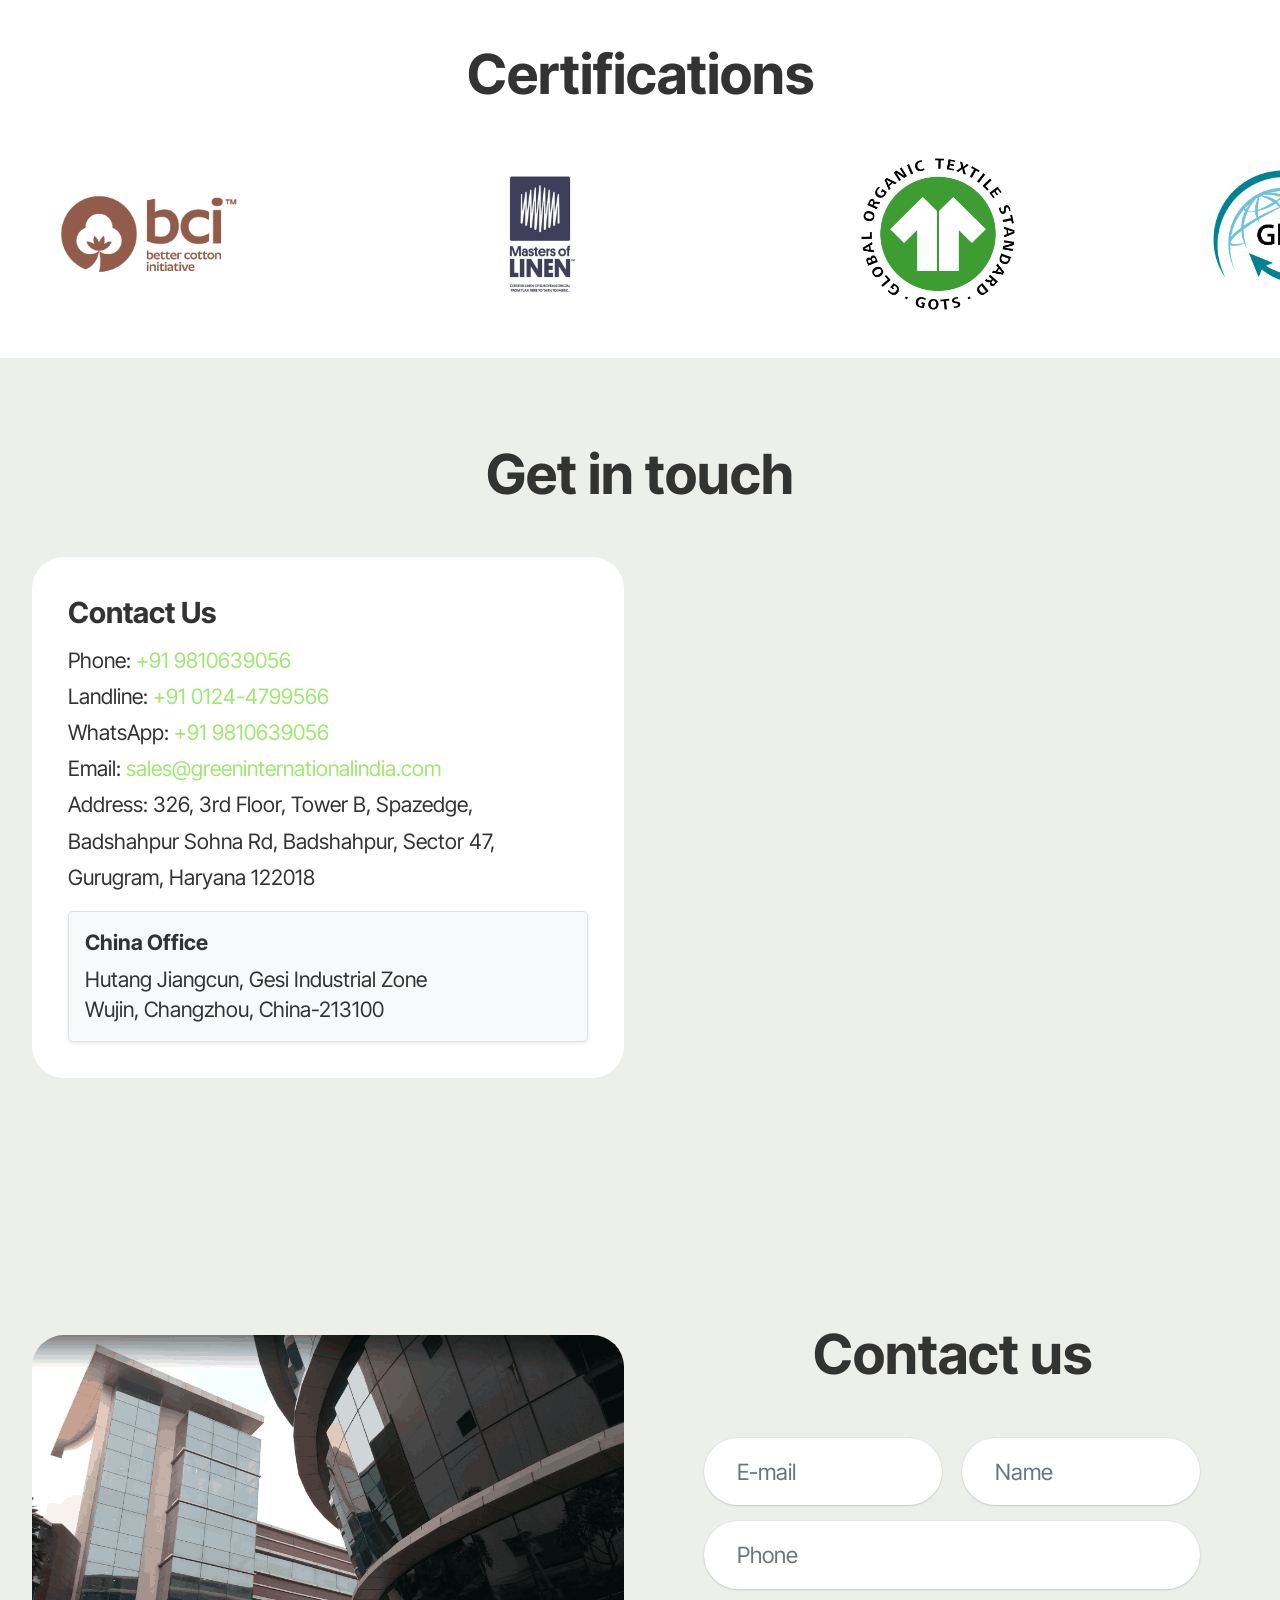
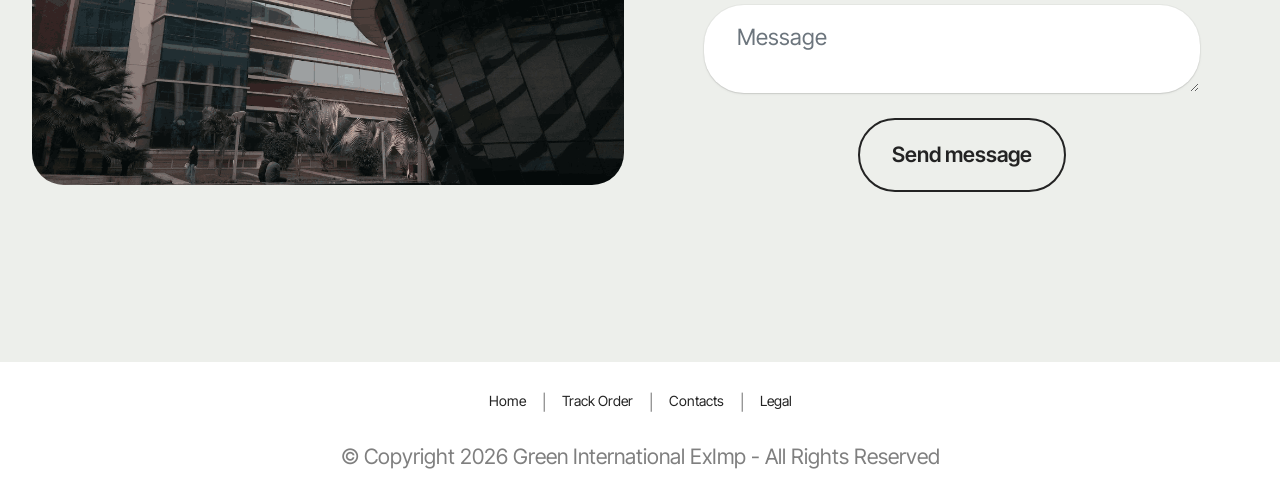
==== commit 256e8b00: "refactor + admin index" ====
--- a/index.html
+++ b/index.html
@@ -84,116 +84,8 @@
   <link rel="preload" as="style" href="assets/mobirise/css/mbr-additional.css?v=ehfSVp">
   <link rel="stylesheet" href="assets/mobirise/css/mbr-additional.css?v=ehfSVp" type="text/css">
 
-  <style>
-    /* Remove red focus outline from Contact form inputs (scoped) */
-    #form03-a *:focus,
-    #form03-a *:focus-visible {
-      outline: none !important;
-      outline-offset: 0 !important;
-    }
-
-    #tracker-nav-item {
-      margin-left: 15px !important;
-      padding-left: 0 !important;
-    }
-
-    .nav-track-btn {
-      background: var(--primary-green, #28a745) !important;
-      color: #fff !important;
-      border: none !important;
-      border-radius: 50px !important;
-      padding: 10px 28px !important;
-      font-weight: 700 !important;
-      transition: all 0.3s cubic-bezier(0.4, 0, 0.2, 1) !important;
-      box-shadow: 0 4px 15px rgba(40, 167, 69, 0.3);
-      display: inline-flex;
-      align-items: center;
-      gap: 8px;
-    }
-
-    .nav-track-btn:hover {
-      background: #218838 !important;
-      transform: translateY(-2px);
-      box-shadow: 0 6px 20px rgba(40, 167, 69, 0.4);
-      color: #fff !important;
-    }
-
-    /* Force white text in all states including scrolled */
-    .cid-uXjz86JSEW .navbar-nav .nav-item .nav-track-btn,
-    .cid-uXjz86JSEW.scrolled .navbar-nav .nav-item .nav-track-btn {
-      color: #ffffff !important;
-      text-decoration: none !important;
-    }
-
-    .nav-track-btn:active {
-      transform: translateY(0);
-    }
-
-    /* Small pulse effect for attention */
-    @keyframes navPulse {
-      0% {
-        box-shadow: 0 0 0 0 rgba(40, 167, 69, 0.4);
-      }
-
-      70% {
-        box-shadow: 0 0 0 10px rgba(40, 167, 69, 0);
-      }
-
-      100% {
-        box-shadow: 0 0 0 0 rgba(40, 167, 69, 0);
-      }
-    }
-
-    .nav-track-btn {
-      animation: navPulse 2s infinite;
-    }
-
-    /* Ensure mobile compatibility */
-    @media (max-width: 991px) {
-      .navbar-nav {
-        align-items: flex-start !important;
-      }
-
-      #tracker-nav-item {
-        margin-left: 0 !important;
-        margin-top: 15px;
-        padding-left: 0 !important;
-        text-align: left !important;
-        width: 100% !important;
-      }
-
-      .nav-track-btn {
-        width: fit-content !important;
-        justify-content: flex-start !important;
-      }
-    }
-
-    /* Video Fallback Style */
-    #header17-3 {
-      background-color: #0d1a0d !important;
-      background-image: url('assets/images/video.png') !important;
-      background-position: center center !important;
-      background-size: cover !important;
-      background-repeat: no-repeat !important;
-      background-attachment: fixed !important;
-    }
-
-    @media (max-width: 991px) {
-      #header17-3 {
-        background-attachment: scroll !important;
-      }
-    }
-
-    /* Smooth transition for when video starts playing */
-    #header17-3 video {
-      opacity: 0;
-      transition: opacity 1s ease-in-out;
-    }
-
-    #header17-3 video.playing {
-      opacity: 1;
-    }
-  </style>
+  <link rel="stylesheet" href="assets/css/common.css">
+  <link rel="stylesheet" href="assets/css/index.css">
 
 
 
@@ -425,35 +317,7 @@
     </section>
 
     <section data-bs-version="5.1" class="gallery4" id="gallery04-certifications">
-      <style>
-        #gallery04-certifications {
-          padding-top: 3rem;
-          padding-bottom: 1rem;
-        }
-
-        #gallery04-certifications .mbr-section-title {
-          text-align: center;
-        }
-
-        #gallery04-certifications .mbr-section-head {
-          margin-bottom: 1rem !important;
-        }
-
-        #gallery04-certifications .scrollable-brands-container {
-          padding: 0.5rem 0;
-        }
-
-        #gallery04-certifications .brand-item img {
-          filter: none !important;
-          opacity: 1 !important;
-        }
-
-        #gallery04-certifications .brand-item img:hover {
-          filter: none !important;
-          opacity: 1 !important;
-          transform: scale(1.05);
-        }
-      </style>
+
 
       <div class="container-fluid gallery-wrapper">
         <div class="row justify-content-center">
@@ -638,354 +502,12 @@
   <script src="assets/theme/js/script.js"></script>
   <script src="assets/formoid/formoid.min.js"></script>
 
-  <script>
-    // Sticky navbar scroll effect
-    window.addEventListener('scroll', function () {
-      const navbar = document.querySelector('.cid-uXjz86JSEW');
-      console.log('Scroll position:', window.scrollY); // Debug log
-      if (window.scrollY > 50) {
-        navbar.classList.add('scrolled');
-        console.log('Added scrolled class'); // Debug log
-      } else {
-        navbar.classList.remove('scrolled');
-        console.log('Removed scrolled class'); // Debug log
-      }
-    });
-  </script>
-  <script>
-    // Ensure Mobirise additional styles remain loaded even if theme script removes them
-    (function () {
-      function ensureAdditionalCss() {
-        var links = Array.prototype.slice.call(document.querySelectorAll('link[rel="stylesheet"]'));
-        var present = links.some(function (l) { return l.href && l.href.indexOf('mbr-additional.css') !== -1; });
-        if (!present) {
-          var link = document.createElement('link');
-          link.rel = 'stylesheet';
-          link.href = 'assets/mobirise/css/mbr-additional.css?v=ehfSVp';
-          document.head.appendChild(link);
-        }
-      }
-      if (document.readyState === 'loading') {
-        document.addEventListener('DOMContentLoaded', ensureAdditionalCss);
-      } else {
-        ensureAdditionalCss();
-      }
-    })();
-  </script>
-  <script>
-    // Hide fixed background video when header is off-screen to avoid footer bleed
-    (function () {
-      var header = document.getElementById('header17-3');
-      if (!header) return;
-      var video;
-      function findVideo() {
-        video = header.querySelector('video');
-      }
-      function updateVisibility() {
-        if (!video) { findVideo(); if (!video) return; }
-
-        // Add playing class when video starts to fade it in over the fallback
-        if (video.readyState >= 2 && !video.classList.contains('playing')) {
-          video.classList.add('playing');
-        }
-
-        var rect = header.getBoundingClientRect();
-        var vh = window.innerHeight || document.documentElement.clientHeight;
-        var visible = rect.bottom > 0 && rect.top < vh;
-        video.style.visibility = visible ? 'visible' : 'hidden';
-      }
-      if ('IntersectionObserver' in window) {
-        var io = new IntersectionObserver(function (entries) {
-          entries.forEach(function (entry) {
-            if (!video) findVideo();
-            if (!video) return;
-
-            if (entry.isIntersecting && video.readyState >= 2) {
-              video.classList.add('playing');
-            }
-
-            video.style.visibility = entry.isIntersecting ? 'visible' : 'hidden';
-          });
-        }, { threshold: 0.01 });
-        io.observe(header);
-      } else {
-        document.addEventListener('scroll', updateVisibility, { passive: true });
-        window.addEventListener('resize', updateVisibility);
-      }
-      if (document.readyState === 'loading') {
-        document.addEventListener('DOMContentLoaded', function () { findVideo(); updateVisibility(); });
-      } else {
-        findVideo(); updateVisibility();
-      }
-      setTimeout(function () { findVideo(); updateVisibility(); }, 0);
-    })();
-  </script>
-
-  <script>
-    // Infinite swipe-to-drag with seamless looping; JS drives auto-scroll (no CSS anim)
-    (function () {
-      function duplicateOnce(wrapper) {
-        if (wrapper.dataset.loopCloned === '1') return;
-        var children = Array.prototype.slice.call(wrapper.children);
-        if (children.length === 0) return;
-        var frag = document.createDocumentFragment();
-        children.forEach(function (node) { frag.appendChild(node.cloneNode(true)); });
-        wrapper.appendChild(frag);
-        wrapper.dataset.loopCloned = '1';
-      }
-
-      function initScrollable(container) {
-        var wrapper = container.querySelector('.brands-scroll-wrapper');
-        if (!wrapper) return;
-
-        // Prepare seamless content and prevent image ghost-drag
-        var originalCount = wrapper.children.length;
-        wrapper.dataset.originalCount = String(originalCount);
-        duplicateOnce(wrapper);
-        // Disable CSS animation to avoid transform/scrollLeft conflicts
-        wrapper.style.animation = 'none';
-        // Improve iOS momentum scrolling behavior (no effect elsewhere)
-        try { container.style.webkitOverflowScrolling = 'touch'; } catch (_) { }
-        container.querySelectorAll('img').forEach(function (img) {
-          img.setAttribute('draggable', 'false');
-          img.addEventListener('dragstart', function (e) { e.preventDefault(); });
-        });
-
-        var isDragging = false;
-        var startX = 0;
-        var startScrollLeft = 0;
-        var idleTimer = null;
-        var autoRAF = 0;
-        var autoInterval = 0;
-        var autoPos = 0; // high-precision accumulator for smooth movement
-        var lastRafTick = 0; // last time rAF advanced (for fallback)
-        var isTouch = (("ontouchstart" in window) || (navigator.maxTouchPoints > 0));
-        var speedPxPerSec = isTouch ? 60 : 40;
-        var lastTime = 0;
-        var momentumRAF = 0;
-        var isMomentum = false;
-        var velocity = 0; // px/s, updated during drag
-        var lastMoveX = 0;
-        var lastMoveTime = 0;
-        var decelPxPerSec2 = isTouch ? 7000 : 6000; // momentum deceleration (higher = more friction)
-
-        function cycleWidth() {
-          // Robust width of one full set (half the duplicated track)
-          return Math.max(1, Math.floor(wrapper.scrollWidth / 2));
-        }
-
-        function wrapIfNeeded() {
-          var w = cycleWidth();
-          if (container.scrollLeft >= w) {
-            container.scrollLeft -= w;
-          } else if (container.scrollLeft <= 0) {
-            container.scrollLeft += w;
-          }
-        }
-
-        function stopAuto() {
-          cancelAnimationFrame(autoRAF);
-          clearInterval(autoInterval);
-          autoInterval = 0;
-        }
-
-        function startAuto() {
-          stopAuto();
-          lastTime = performance.now();
-          lastRafTick = lastTime;
-          autoPos = container.scrollLeft;
-          function advance(dt) {
-            var w = cycleWidth();
-            if (w > 0) {
-              autoPos += speedPxPerSec * dt;
-              autoPos = ((autoPos % w) + w) % w;
-              container.scrollLeft = Math.round(autoPos);
-            }
-          }
-          autoRAF = requestAnimationFrame(function step(now) {
-            var dt = Math.min(50, now - lastTime) / 1000;
-            lastTime = now;
-            advance(dt);
-            lastRafTick = now;
-            autoRAF = requestAnimationFrame(step);
-          });
-          // Fallback interval for browsers throttling rAF
-          autoInterval = setInterval(function () {
-            var now = performance.now();
-            if (!document.hidden && now - lastRafTick > 200) advance(0.05);
-          }, 50);
-        }
-
-        function stopMomentum() {
-          cancelAnimationFrame(momentumRAF);
-          isMomentum = false;
-        }
-
-        function startMomentum() {
-          stopMomentum();
-          var v = velocity;
-          if (Math.abs(v) < 20) {
-            // too slow; just resume auto soon
-            clearTimeout(idleTimer);
-            idleTimer = setTimeout(function () { startAuto(); }, 150);
-            return;
-          }
-          isMomentum = true;
-          var last = performance.now();
-          momentumRAF = requestAnimationFrame(function step(now) {
-            var dt = Math.min(100, now - last) / 1000;
-            last = now;
-            var w = cycleWidth();
-            if (w > 0) {
-              var pos = container.scrollLeft + v * dt;
-              pos = ((pos % w) + w) % w;
-              container.scrollLeft = pos;
-            }
-            // Apply constant deceleration toward 0
-            var s = v > 0 ? 1 : -1;
-            var newV = v - s * decelPxPerSec2 * dt;
-            if ((newV > 0) !== (v > 0) || Math.abs(newV) < 22) {
-              isMomentum = false;
-              momentumRAF = 0;
-              clearTimeout(idleTimer);
-              idleTimer = setTimeout(function () { startAuto(); }, 150);
-              return;
-            }
-            v = newV;
-            momentumRAF = requestAnimationFrame(step);
-          });
-        }
-
-        function onDown(e) {
-          isDragging = true;
-          stopAuto();
-          stopMomentum();
-          startX = (e.touches ? e.touches[0].clientX : e.clientX);
-          startScrollLeft = container.scrollLeft;
-          autoPos = container.scrollLeft;
-          velocity = 0;
-          lastMoveX = startX;
-          lastMoveTime = performance.now();
-          container.classList.add('is-dragging');
-          container.style.cursor = 'grabbing';
-          container.style.userSelect = 'none';
-          e.preventDefault();
-        }
-
-        function onMove(e) {
-          if (!isDragging) return;
-          var x = (e.touches ? e.touches[0].clientX : e.clientX);
-          var dx = x - startX;
-          var w = cycleWidth();
-          var target = startScrollLeft - dx;
-          // Normalize position to [0, w) so it never hits a hard end
-          var pos = ((target % w) + w) % w;
-          container.scrollLeft = pos;
-          // update velocity (px/s) using pointer delta (opposite sign of scroll)
-          var now = performance.now();
-          var dt = now - lastMoveTime;
-          if (dt > 0) {
-            var instV = -(x - lastMoveX) * 1000 / dt; // -dx/dt
-            velocity = velocity * 0.8 + instV * 0.2; // low-pass filter
-            lastMoveX = x;
-            lastMoveTime = now;
-          }
-          e.preventDefault();
-        }
-
-        function onUp() {
-          if (!isDragging) return;
-          isDragging = false;
-          container.classList.remove('is-dragging');
-          container.style.cursor = '';
-          container.style.userSelect = '';
-          clearTimeout(idleTimer);
-          startMomentum();
-        }
-
-        // Start near middle of cycle and nudge to ensure layout updates
-        try { container.scrollLeft = cycleWidth(); } catch (_) { }
-        setTimeout(function () { container.scrollLeft = (container.scrollLeft + 1) | 0; container.scrollLeft = (container.scrollLeft - 1) | 0; }, 50);
-
-        // Recalculate and start auto after images load and on resize
-        function recalibrate() {
-          var w = cycleWidth();
-          if (w > 0) {
-            container.scrollLeft = ((container.scrollLeft % w) + w) % w;
-            autoPos = container.scrollLeft;
-          }
-        }
-        window.addEventListener('load', function () { recalibrate(); startAuto(); });
-        window.addEventListener('resize', function () { recalibrate(); });
-        document.addEventListener('visibilitychange', function () {
-          if (!document.hidden) { recalibrate(); startAuto(); }
-        });
-        window.addEventListener('pageshow', function () { recalibrate(); startAuto(); });
-        window.addEventListener('orientationchange', function () {
-          setTimeout(function () { recalibrate(); startAuto(); }, 150);
-        });
-        // Start auto in case images are already loaded
-        startAuto();
-
-        // Bind events
-        container.addEventListener('mousedown', onDown, { passive: false });
-        container.addEventListener('touchstart', onDown, { passive: false });
-        window.addEventListener('mousemove', onMove, { passive: false });
-        window.addEventListener('touchmove', onMove, { passive: false });
-        window.addEventListener('mouseup', onUp);
-        window.addEventListener('touchend', onUp);
-        window.addEventListener('mouseleave', onUp);
-      }
-
-      function initAll() {
-        document.querySelectorAll('.scrollable-brands-container').forEach(initScrollable);
-
-        // Delay hero video loading - Only happens once on page load
-        window.addEventListener('load', function () {
-          setTimeout(function () {
-            var hero = document.getElementById('header17-3');
-            var videoUrl = hero ? hero.getAttribute('data-video-delayed') : null;
-
-            if (videoUrl && !document.querySelector('.delayed-hero-video')) {
-              var video = document.createElement('video');
-              video.className = 'delayed-hero-video';
-              video.src = videoUrl;
-              video.autoplay = true;
-              video.loop = true;
-              video.muted = true;
-              video.playsInline = true;
-              video.setAttribute('muted', '');
-              video.setAttribute('playsinline', '');
-              video.setAttribute('loop', '');
-              video.preload = 'auto'; // Essential for seamless looping
-
-              // Styles for full cover - Instant visibility to avoid loop gaps
-              Object.assign(video.style, {
-                position: 'absolute',
-                left: '50%',
-                top: '50%',
-                minWidth: '100%',
-                minHeight: '100%',
-                width: 'auto',
-                height: 'auto',
-                transform: 'translate(-50%, -50%)',
-                zIndex: '0',
-                objectFit: 'cover'
-              });
-
-              hero.prepend(video);
-            }
-          }, 2000);
-        });
-      }
-
-      if (document.readyState === 'loading') {
-        document.addEventListener('DOMContentLoaded', initAll);
-      } else {
-        initAll();
-      }
-    })();
-  </script>
+  <script src="assets/js/common.js"></script>
+  <script src="assets/js/index.js"></script>
+
+
+
+
 
 
 </body>
--- a/assets/css/common.css
+++ b/assets/css/common.css
@@ -0,0 +1,120 @@
+:root {
+  --primary-green: #28a745;
+  --dark-green: #218838;
+  --dark-bg: #111111;
+  --glass-bg: rgba(255, 255, 255, 0.05);
+  --glass-border: rgba(255, 255, 255, 0.1);
+}
+
+body {
+  font-family: 'Inter Tight', sans-serif;
+  background-color: #f8f9fa;
+  color: #333;
+  display: flex;
+  flex-direction: column;
+  min-height: 100vh;
+  margin: 0;
+}
+
+/* Navbar Track Button - Shared across many pages */
+#tracker-nav-item {
+  margin-left: 15px !important;
+  padding-left: 0 !important;
+}
+
+.nav-track-btn {
+  background: var(--primary-green) !important;
+  color: #fff !important;
+  border: none !important;
+  border-radius: 50px !important;
+  padding: 10px 28px !important;
+  font-weight: 700 !important;
+  transition: all 0.3s cubic-bezier(0.4, 0, 0.2, 1) !important;
+  box-shadow: 0 4px 15px rgba(40, 167, 69, 0.3);
+  display: inline-flex;
+  align-items: center;
+  gap: 8px;
+  animation: navPulse 2s infinite;
+}
+
+.nav-track-btn:hover {
+  background: var(--dark-green) !important;
+  transform: translateY(-2px);
+  box-shadow: 0 6px 20px rgba(40, 167, 69, 0.4);
+  color: #fff !important;
+}
+
+/* Force white text in all states including scrolled */
+.cid-uXjz86JSEW .navbar-nav .nav-item .nav-track-btn,
+.cid-uXjz86JSEW.scrolled .navbar-nav .nav-item .nav-track-btn {
+  color: #ffffff !important;
+  text-decoration: none !important;
+}
+
+.nav-track-btn:active {
+  transform: translateY(0);
+}
+
+@keyframes navPulse {
+  0% { box-shadow: 0 0 0 0 rgba(40, 167, 69, 0.4); }
+  70% { box-shadow: 0 0 0 10px rgba(40, 167, 69, 0); }
+  100% { box-shadow: 0 0 0 0 rgba(40, 167, 69, 0); }
+}
+
+/* Animations */
+@keyframes fadeIn {
+  from { opacity: 0; transform: translateY(20px); }
+  to { opacity: 1; transform: translateY(0); }
+}
+
+/* Common UI Elements */
+.btn-green {
+  background: var(--primary-green);
+  color: white;
+  padding: 12px 30px;
+  border-radius: 50px;
+  text-decoration: none;
+  font-weight: bold;
+  display: inline-block;
+  transition: all 0.3s;
+  border: none;
+}
+
+.btn-green:hover {
+  background: var(--dark-green);
+  color: white;
+  transform: translateY(-2px);
+  box-shadow: 0 4px 12px rgba(40, 167, 69, 0.2);
+}
+
+.btn-green-outline {
+  border: 2px solid var(--primary-green) !important;
+  color: var(--primary-green) !important;
+  background: transparent !important;
+  transition: all 0.3s ease !important;
+  border-radius: 50px !important;
+}
+
+.btn-green-outline:hover {
+  background: var(--primary-green) !important;
+  color: white !important;
+  box-shadow: 0 4px 12px rgba(40, 167, 69, 0.2);
+}
+
+/* Mobile Compatibility for Tracker Navbar */
+@media (max-width: 991px) {
+  .cid-uXjz86JSEW .navbar-nav {
+    align-items: flex-start !important;
+  }
+  .cid-uXjz86JSEW #tracker-nav-item {
+    margin-left: 0 !important;
+    margin-top: 15px;
+    padding-left: 0 !important;
+    text-align: left !important;
+    width: 100% !important;
+  }
+  .cid-uXjz86JSEW .nav-track-btn {
+    width: fit-content !important;
+    justify-content: flex-start !important;
+  }
+}
--- a/assets/css/index.css
+++ b/assets/css/index.css
@@ -0,0 +1,63 @@
+/* Remove red focus outline from Contact form inputs (scoped) */
+#form03-a *:focus,
+#form03-a *:focus-visible {
+  outline: none !important;
+  outline-offset: 0 !important;
+}
+
+
+
+/* Video Fallback Style */
+#header17-3 {
+  background-color: #0d1a0d !important;
+  background-image: url('../images/video.png') !important;
+  background-position: center center !important;
+  background-size: cover !important;
+  background-repeat: no-repeat !important;
+  background-attachment: fixed !important;
+}
+
+@media (max-width: 991px) {
+  #header17-3 {
+    background-attachment: scroll !important;
+  }
+}
+
+/* Smooth transition for when video starts playing */
+#header17-3 video {
+  opacity: 0;
+  transition: opacity 1s ease-in-out;
+}
+
+#header17-3 video.playing {
+  opacity: 1;
+}
+
+/* Certifications Gallery Styles */
+#gallery04-certifications {
+  padding-top: 3rem;
+  padding-bottom: 1rem;
+}
+
+#gallery04-certifications .mbr-section-title {
+  text-align: center;
+}
+
+#gallery04-certifications .mbr-section-head {
+  margin-bottom: 1rem !important;
+}
+
+#gallery04-certifications .scrollable-brands-container {
+  padding: 0.5rem 0;
+}
+
+#gallery04-certifications .brand-item img {
+  filter: none !important;
+  opacity: 1 !important;
+}
+
+#gallery04-certifications .brand-item img:hover {
+  filter: none !important;
+  opacity: 1 !important;
+  transform: scale(1.05);
+}
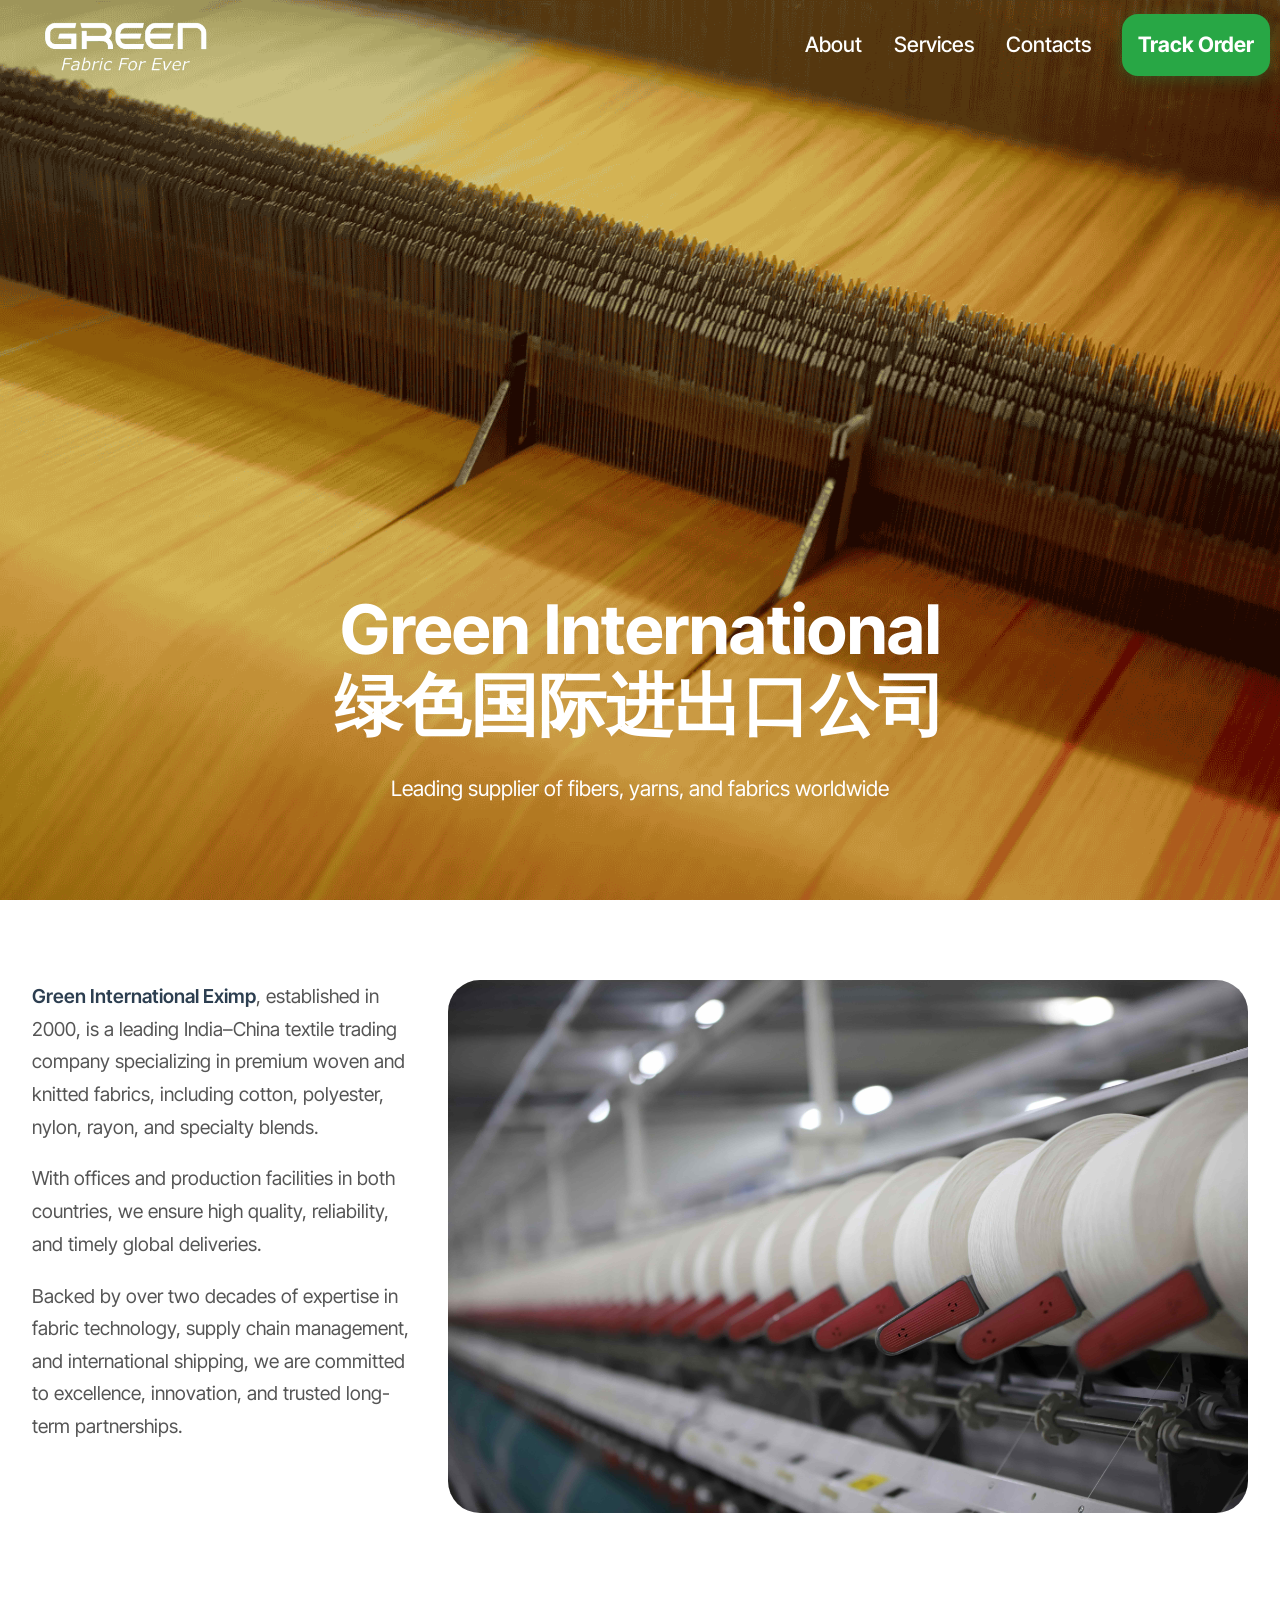
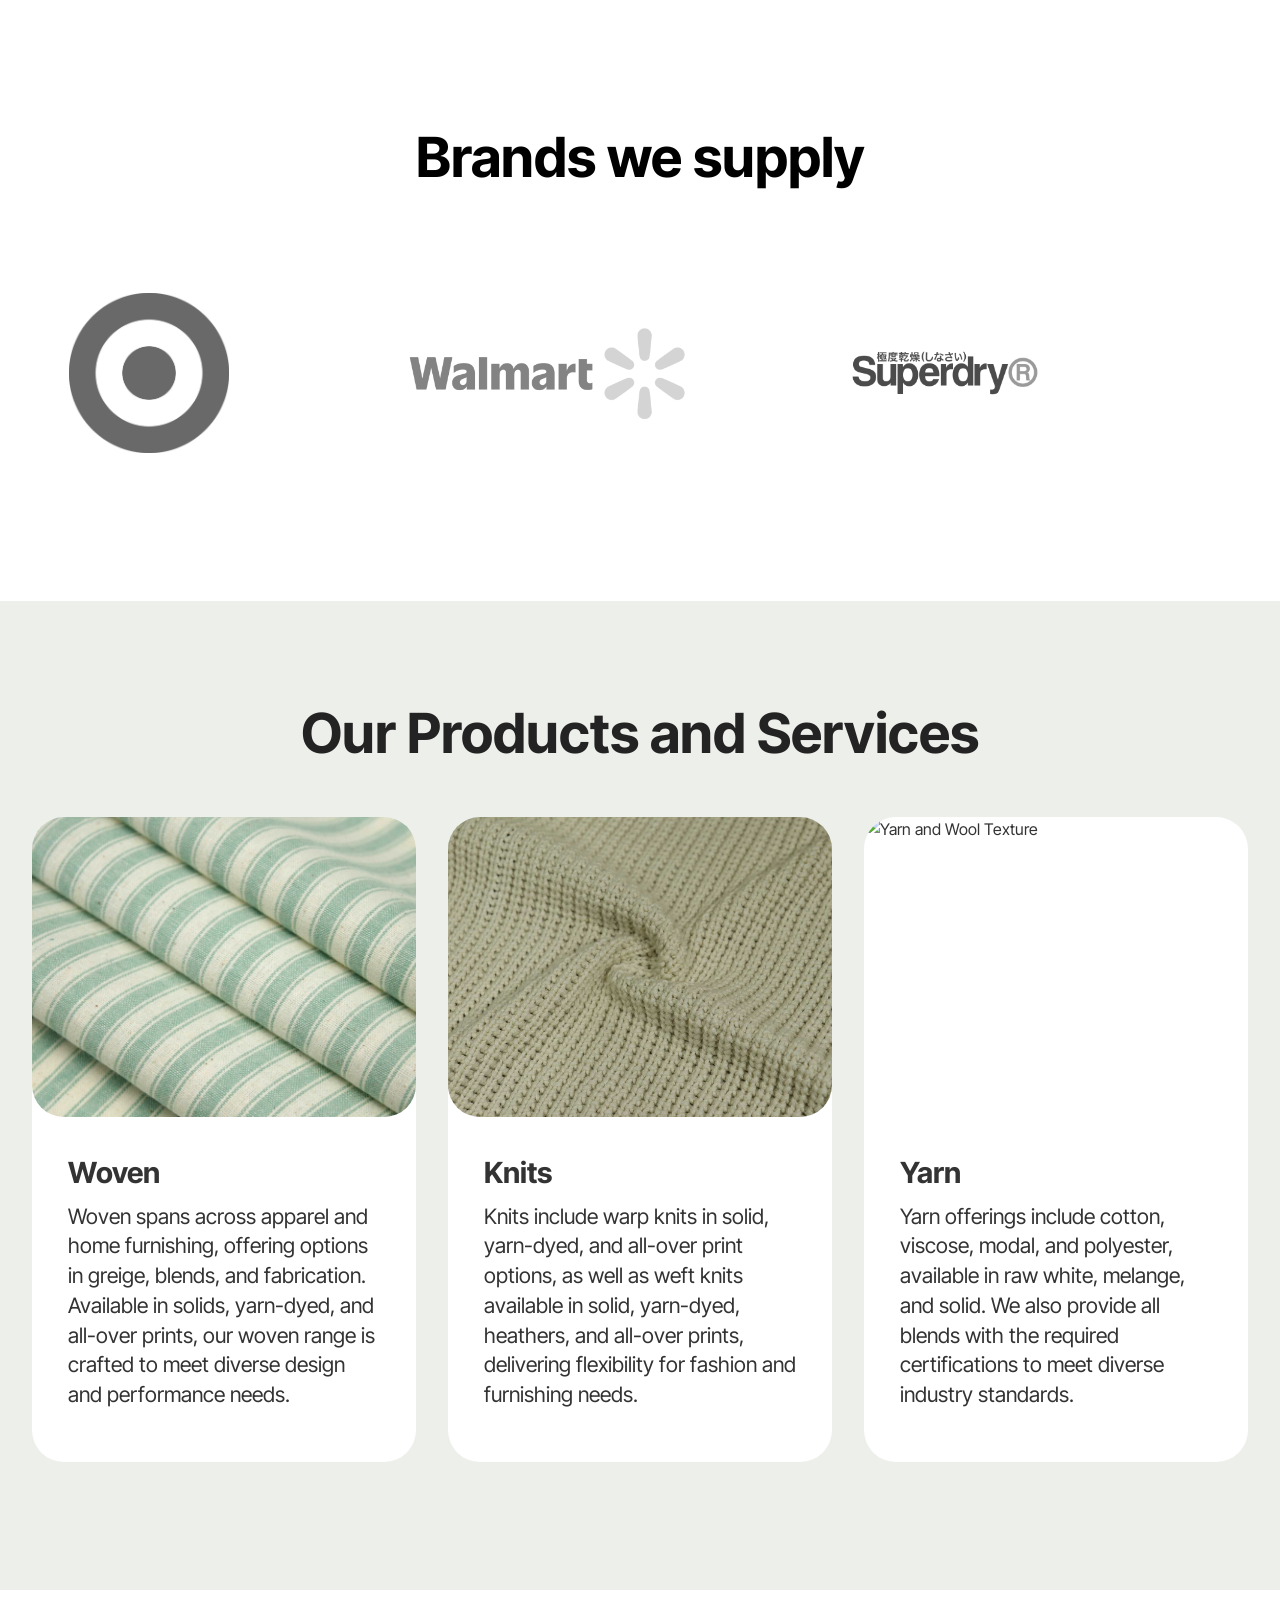
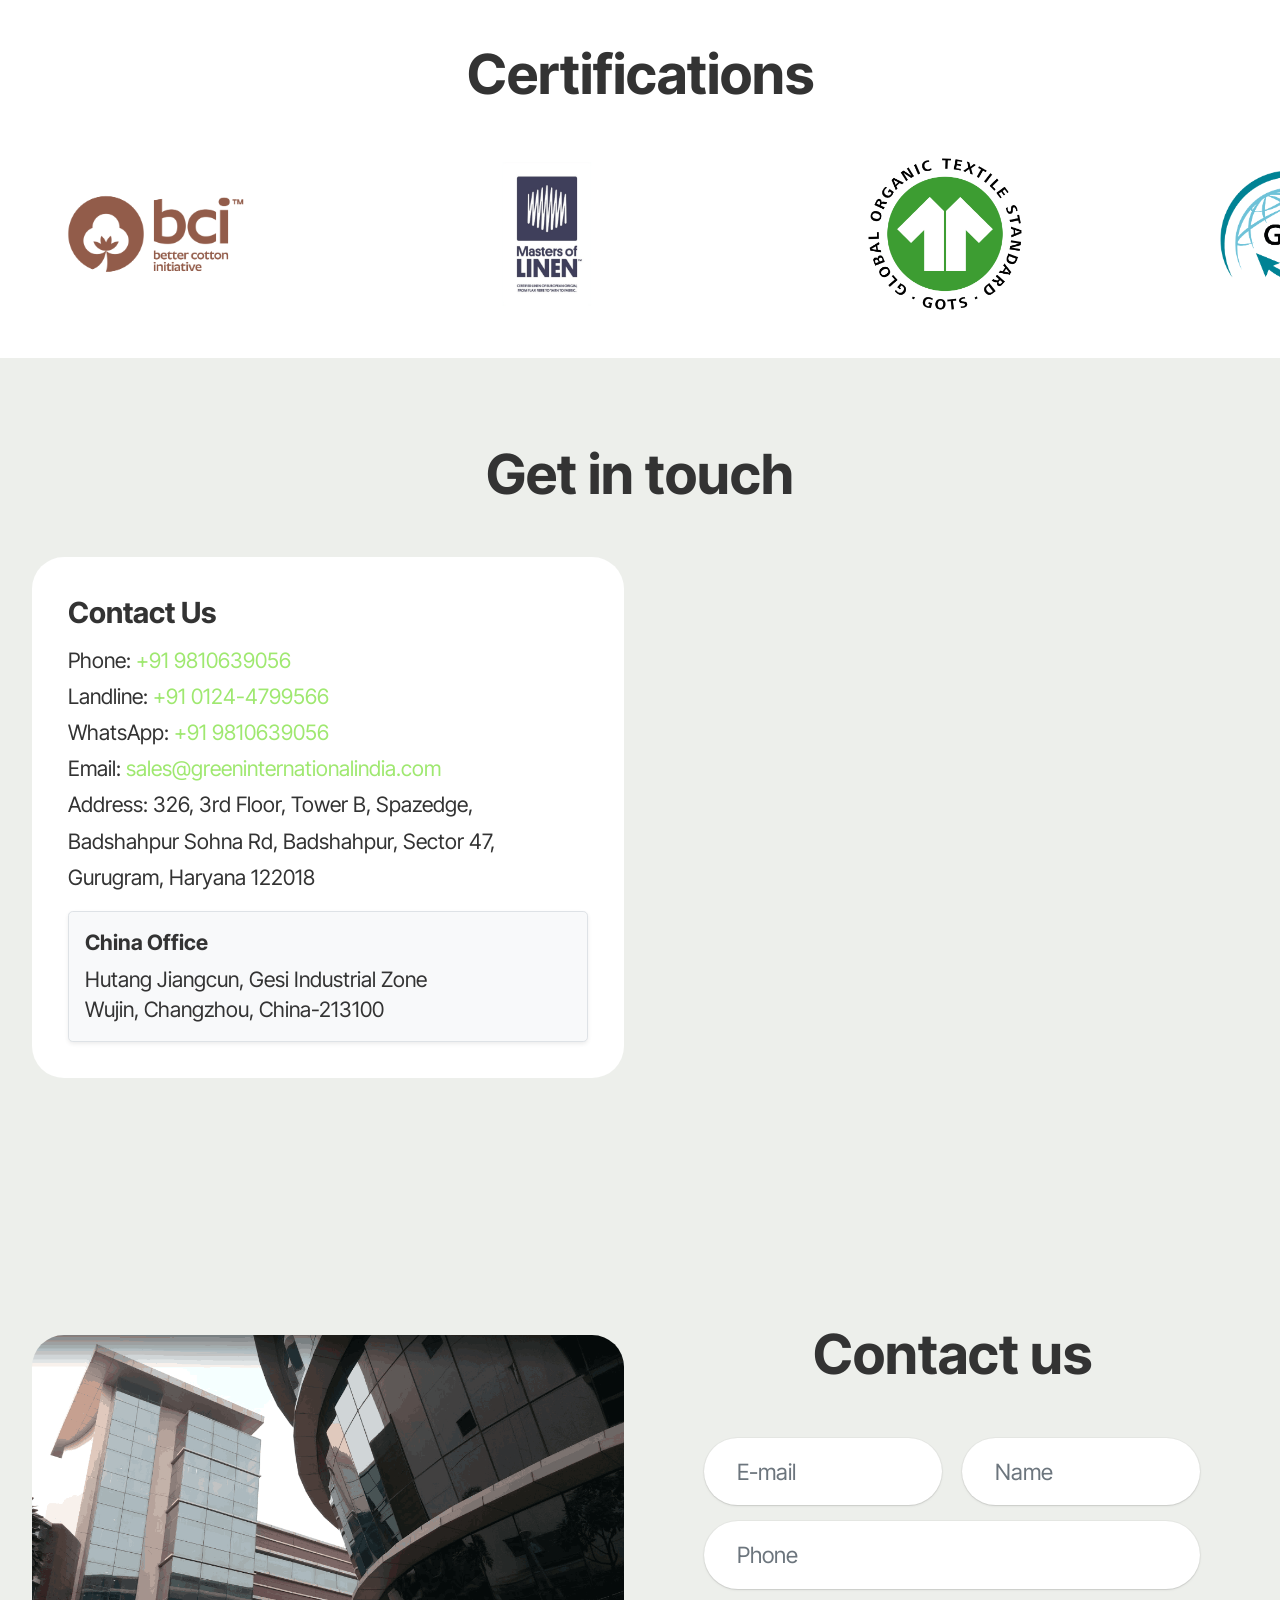
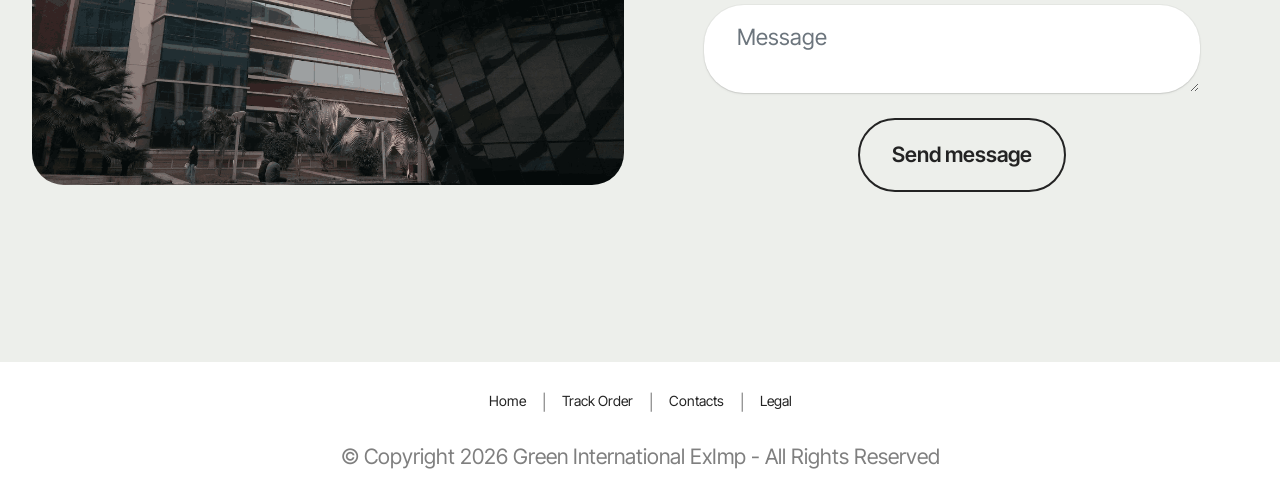
==== commit ac36fe11: "favicon" ====
--- a/index.html
+++ b/index.html
@@ -5,8 +5,10 @@
   <meta charset="UTF-8">
   <meta http-equiv="X-UA-Compatible" content="IE=edge">
   <meta name="viewport" content="width=device-width, initial-scale=1, minimum-scale=1">
-  <link rel="shortcut icon" href="assets/green-logo-g.png" type="image/x-icon">
-  <link rel="apple-touch-icon" href="assets/images/green-logo.png">
+  <link rel="shortcut icon" href="assets/favicon.png" type="image/x-icon">
+  <link rel="apple-touch-icon" href="assets/images/icons/apple-touch-icon.png">
+  <link rel="manifest" href="manifest.json">
+  <meta name="theme-color" content="#28a745">
   <meta name="description"
     content="Green International Eximp is a leading textile trading company specializing in premium fibers, yarns, and fabrics with over 20 years of expertise in India and China.">
   <meta name="keywords"
--- a/assets/css/common.css
+++ b/assets/css/common.css
@@ -80,6 +80,10 @@
   border: none;
 }
 
+.bg-green {
+  background-color: var(--primary-green) !important;
+}
+
 .btn-green:hover {
   background: var(--dark-green);
   color: white;
